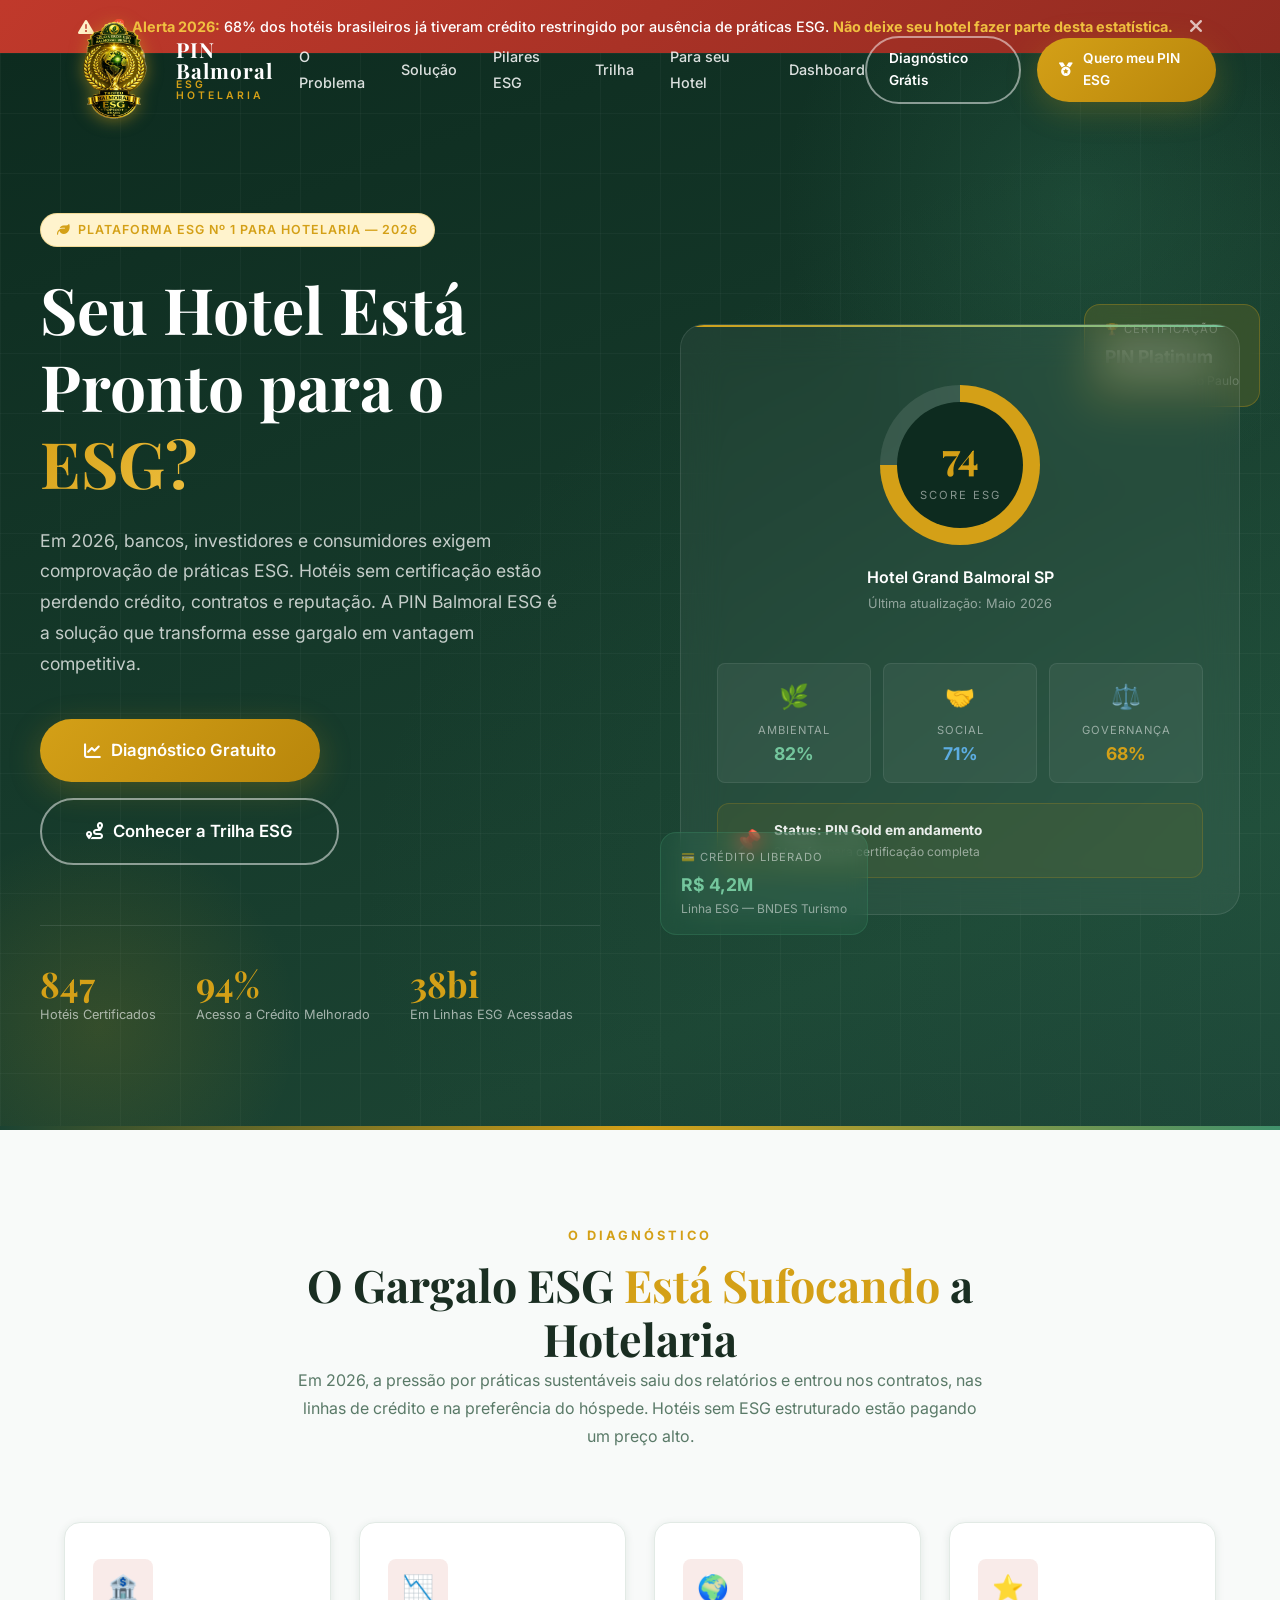
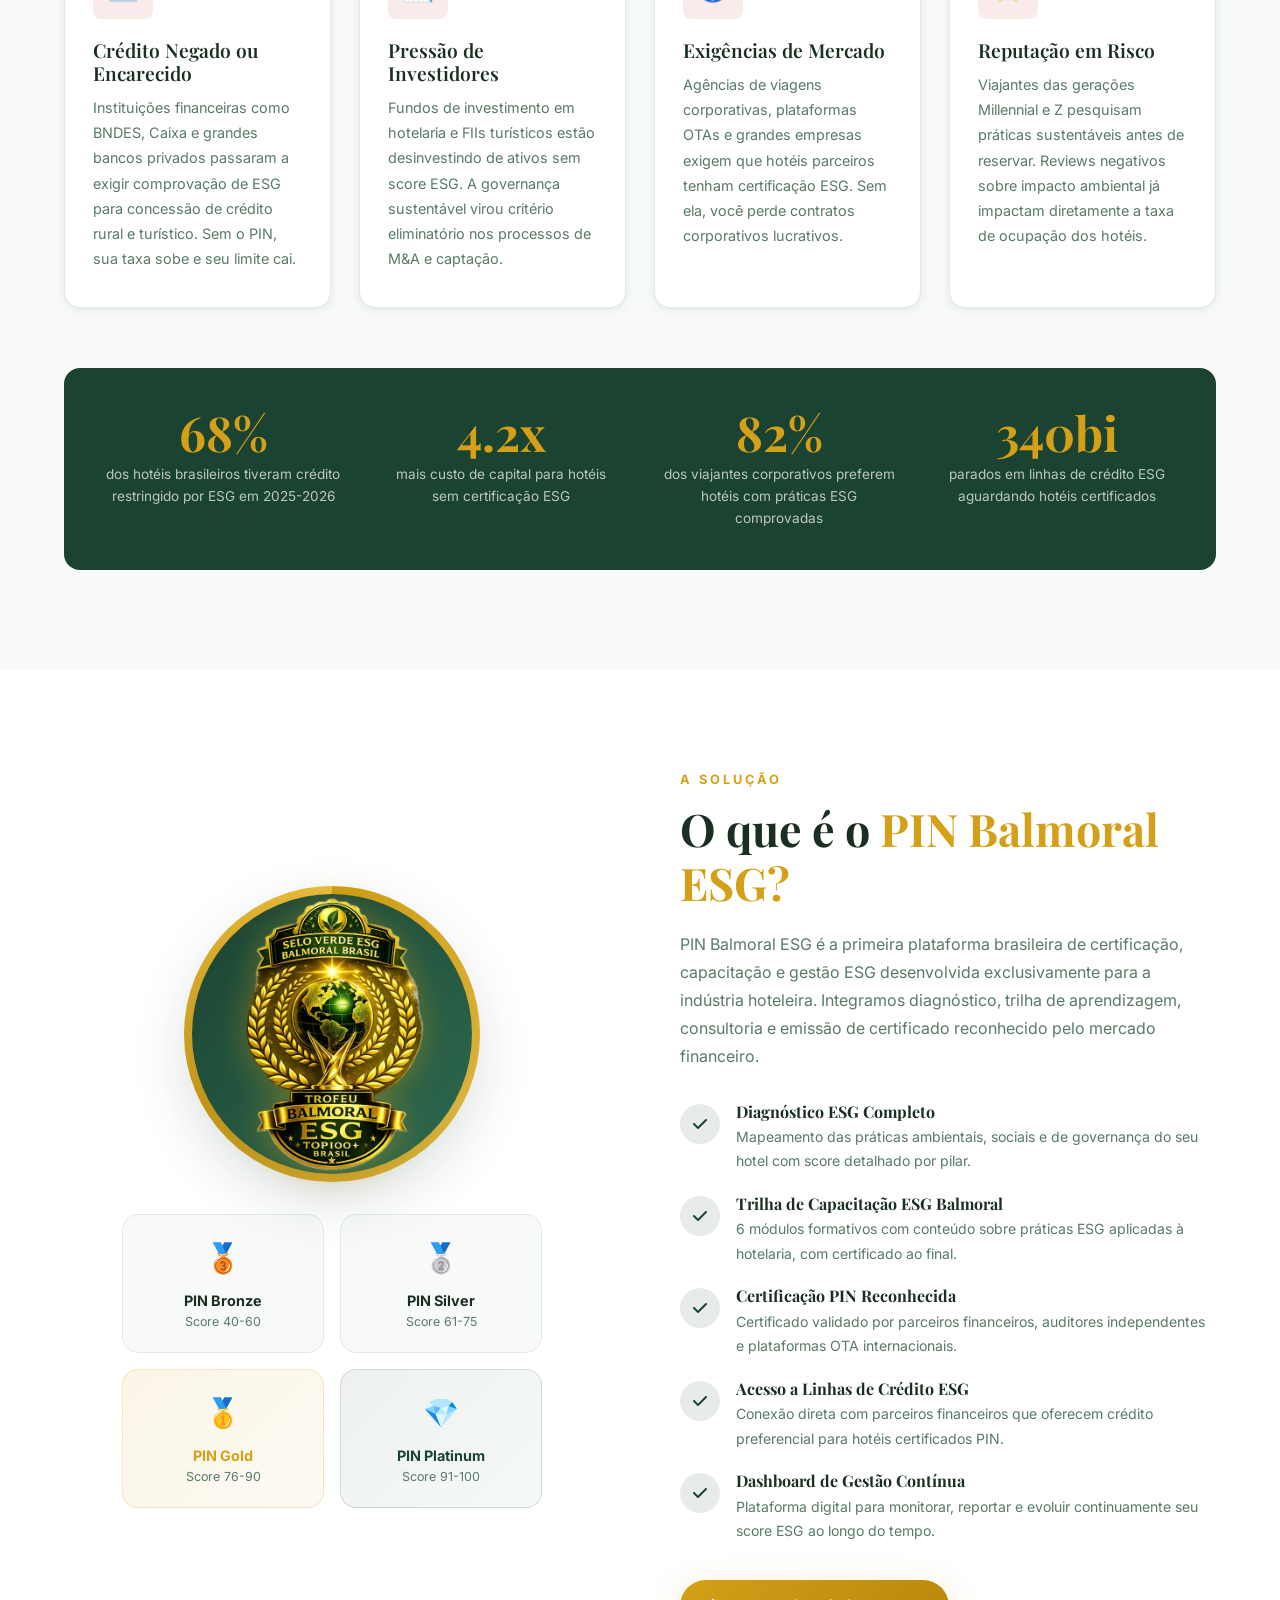
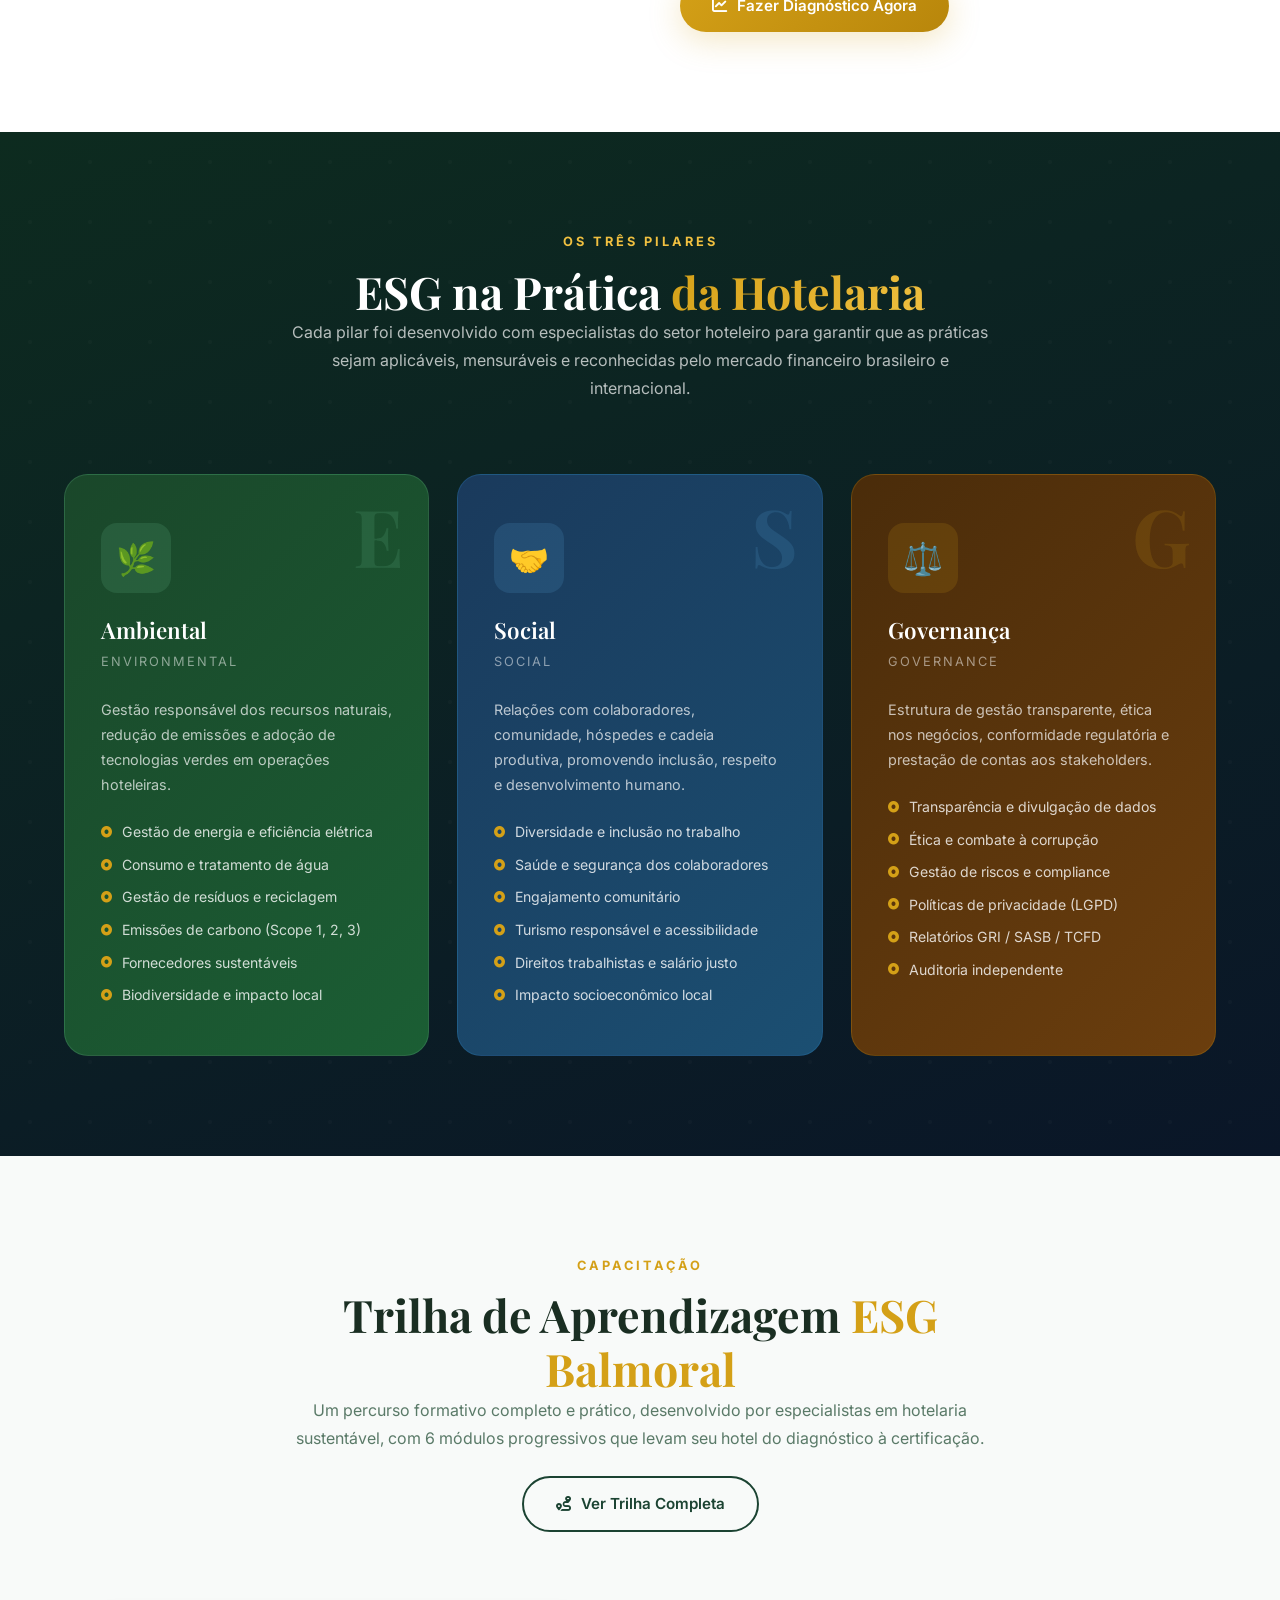
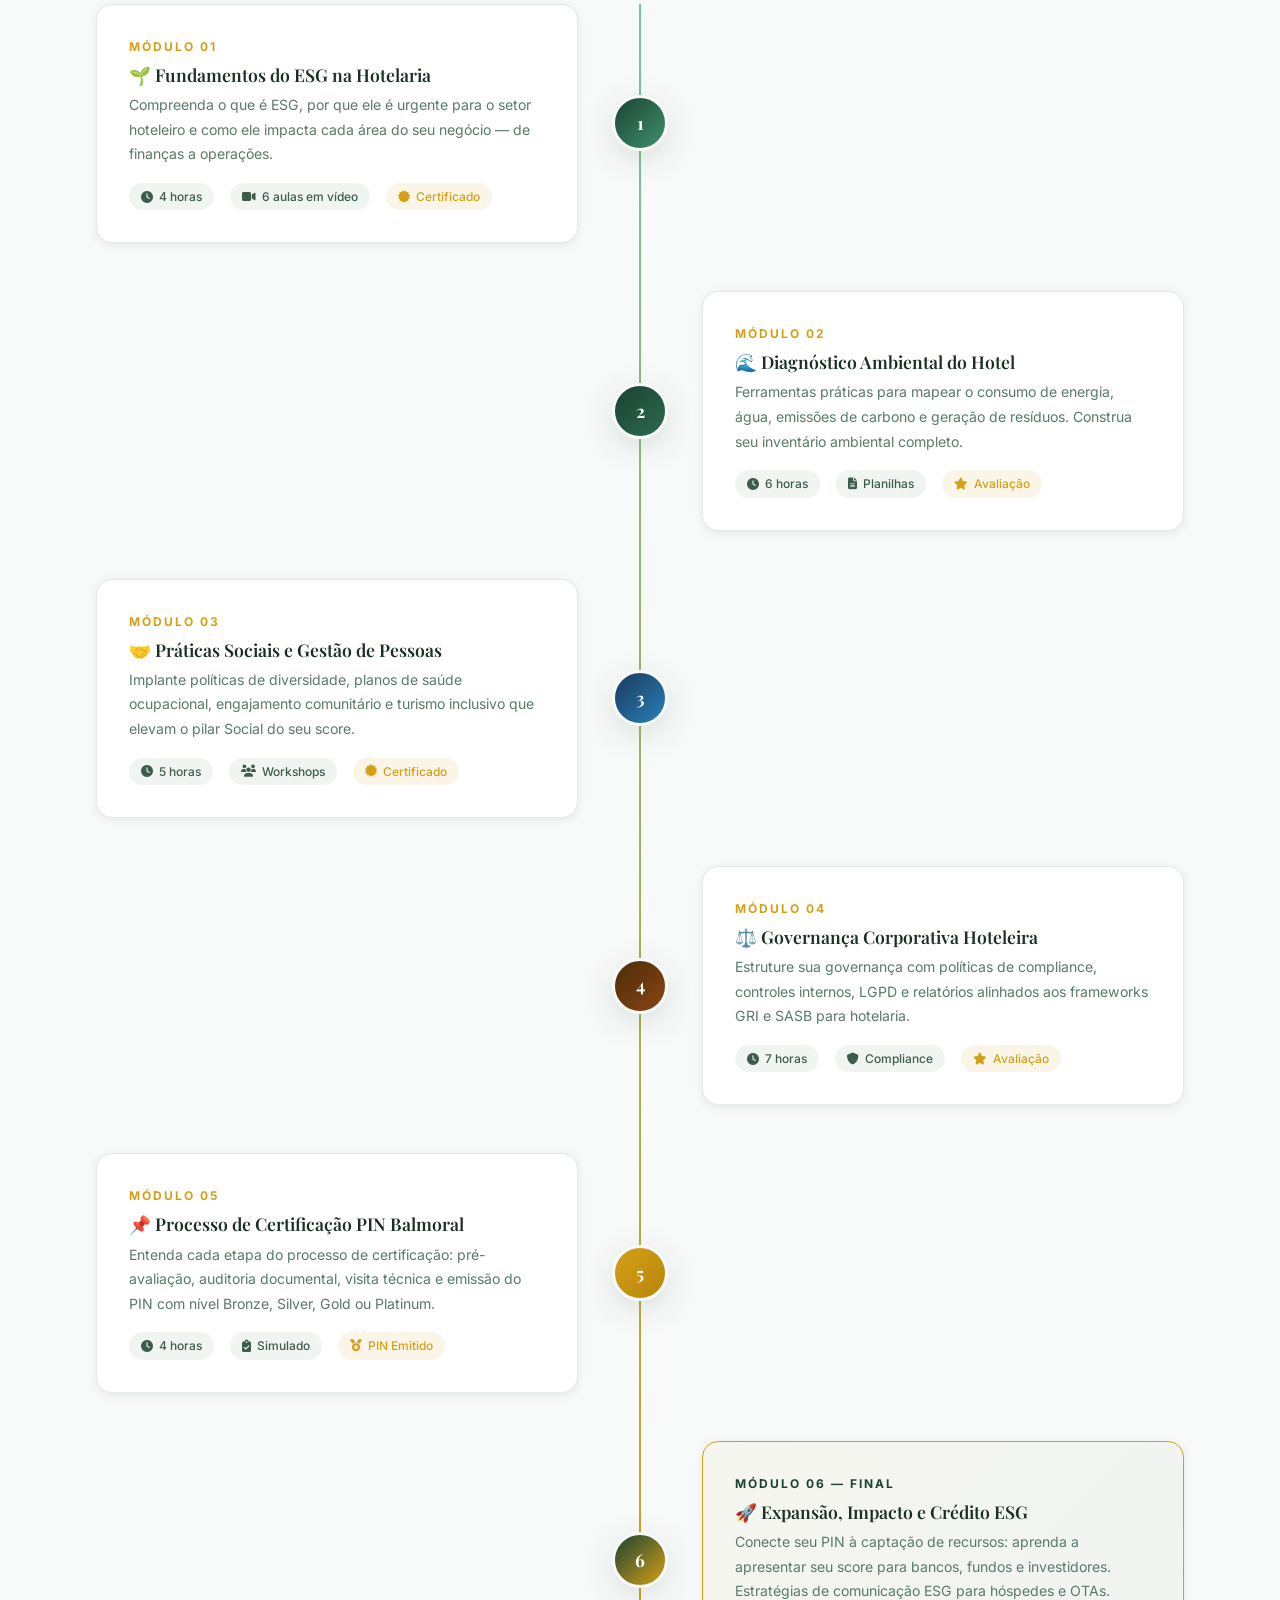
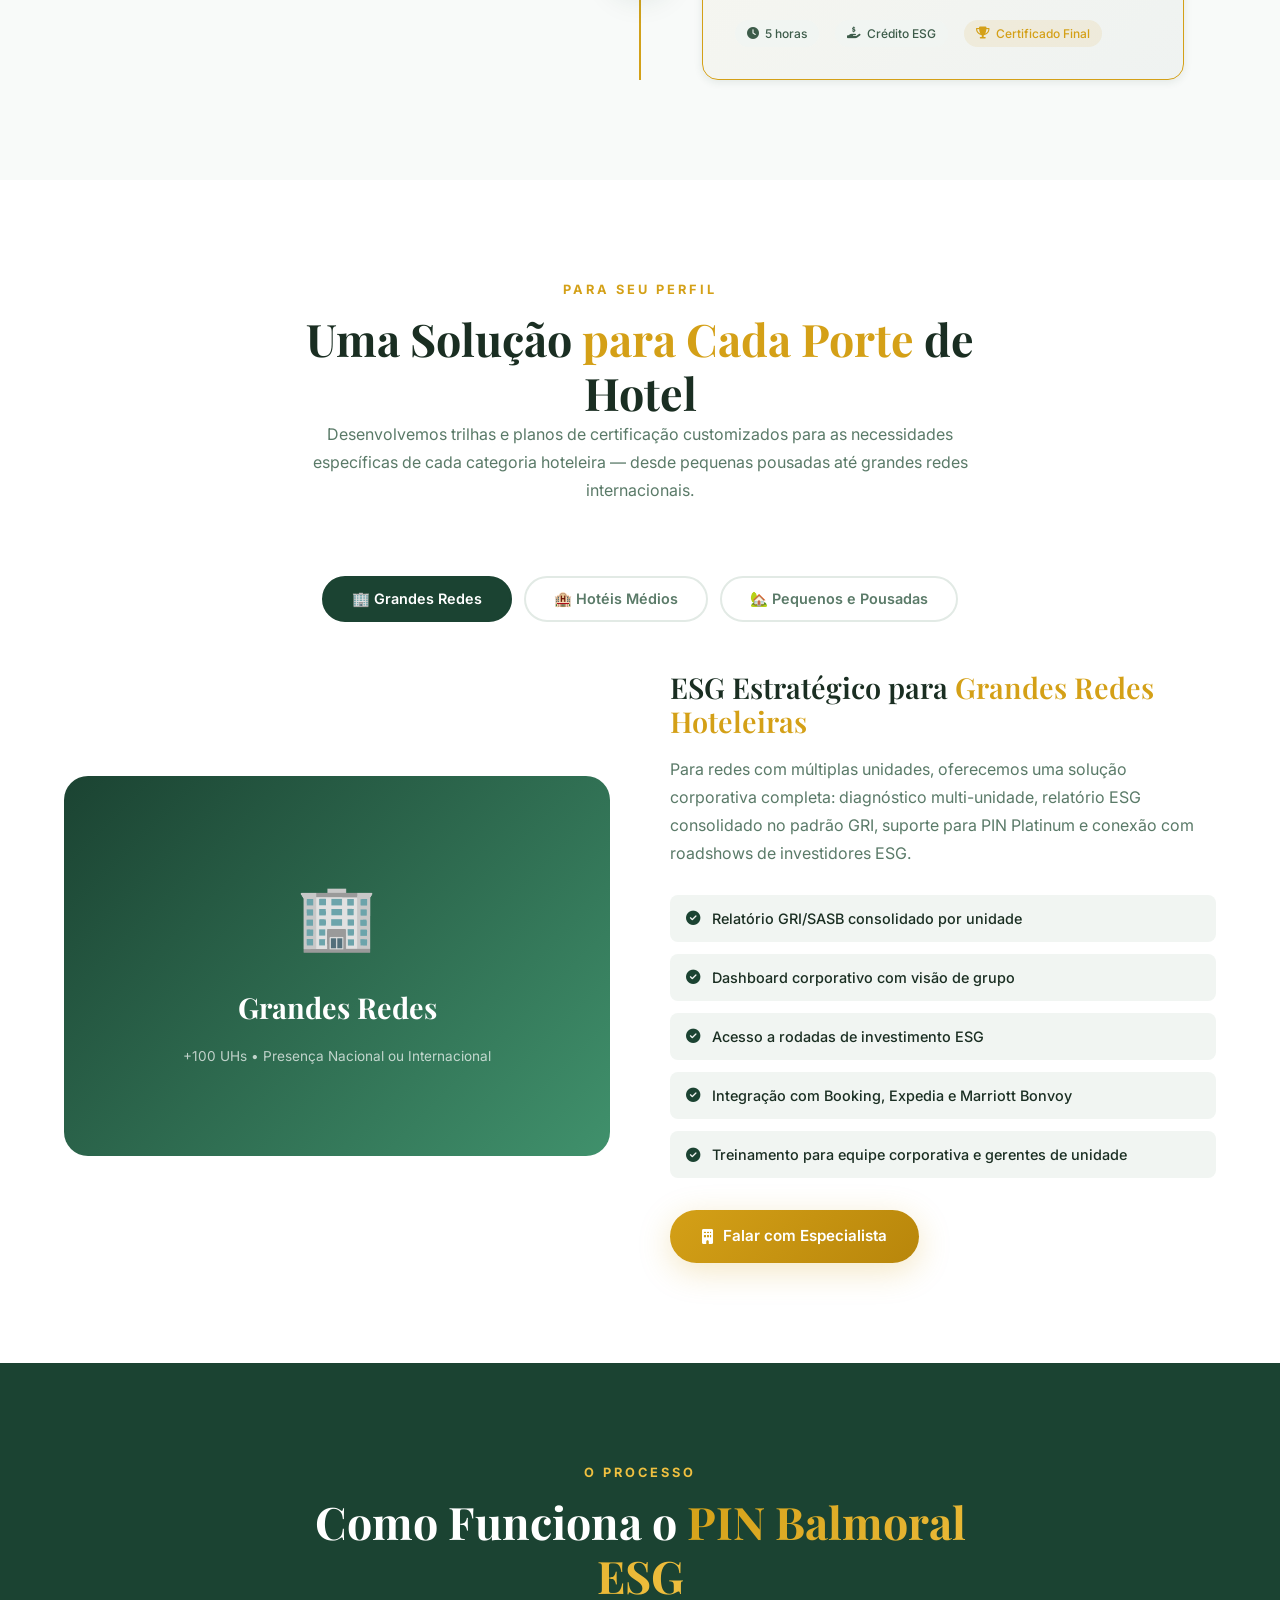
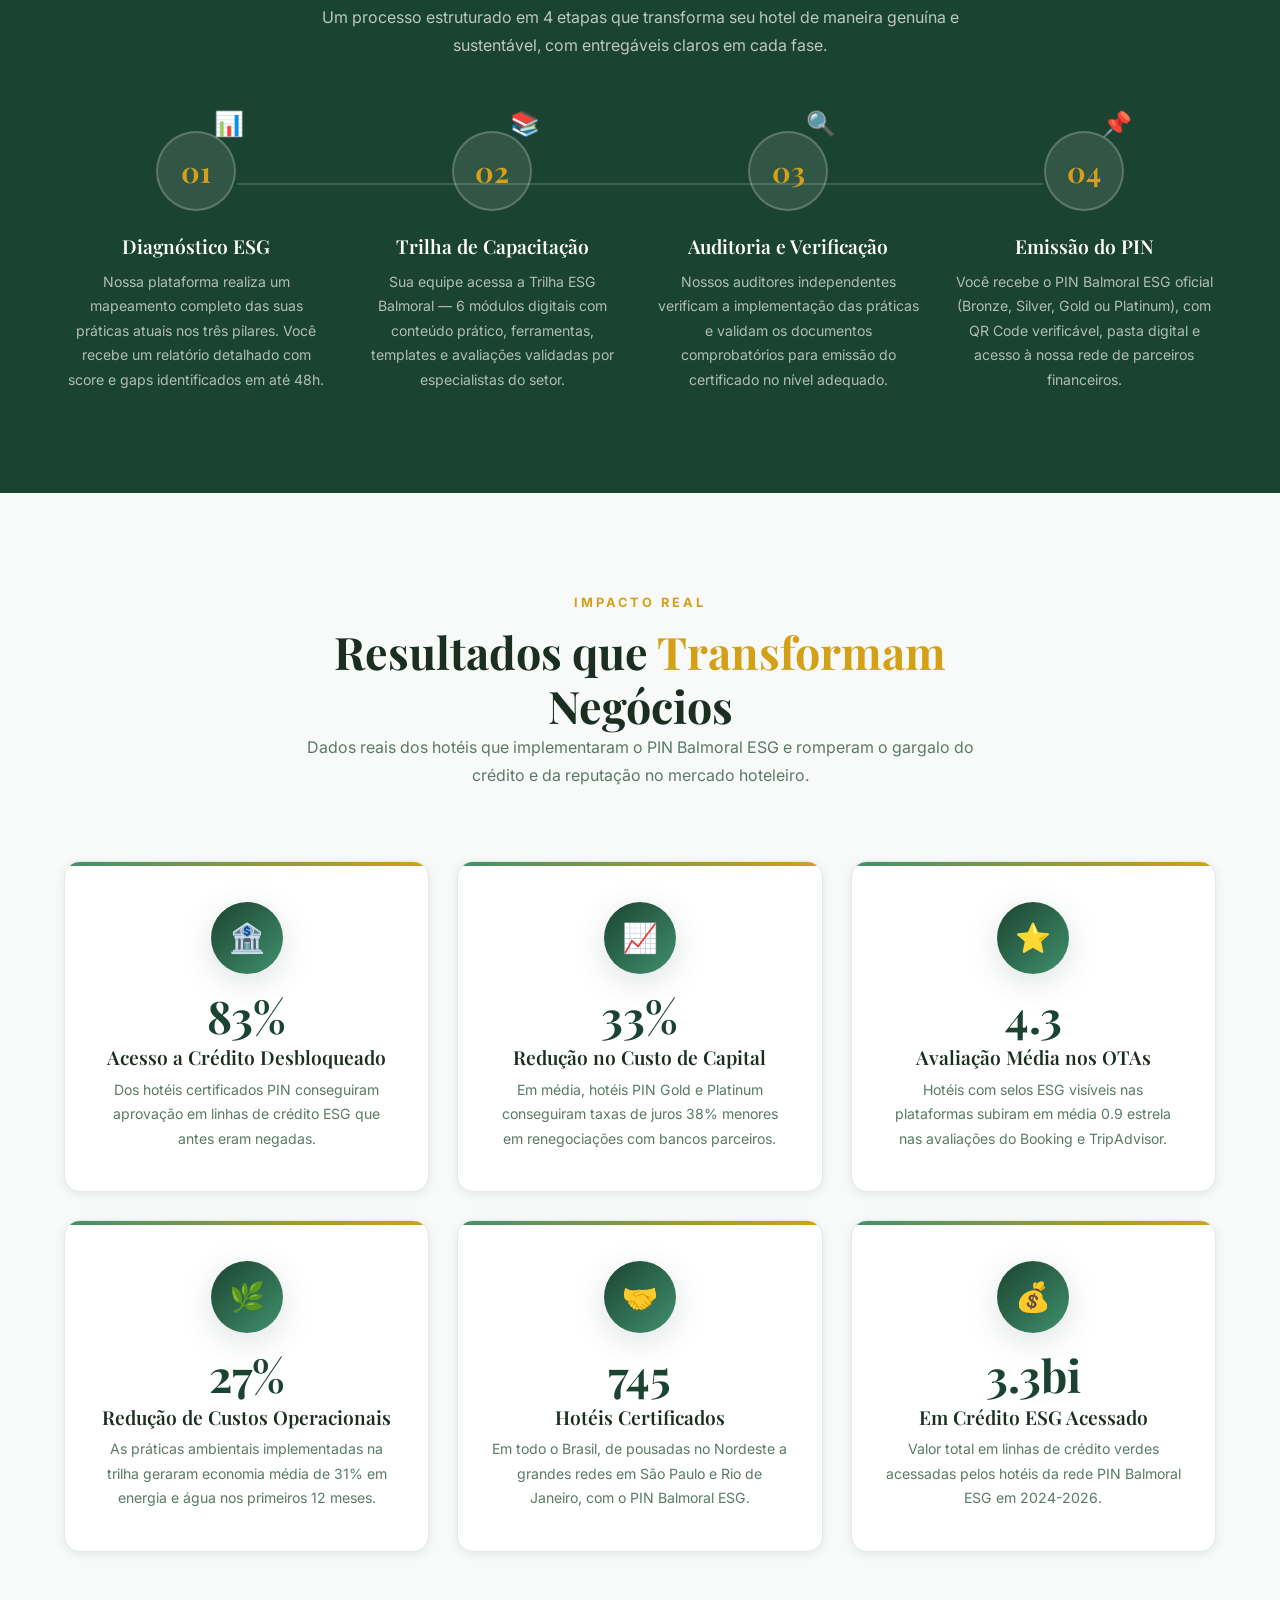
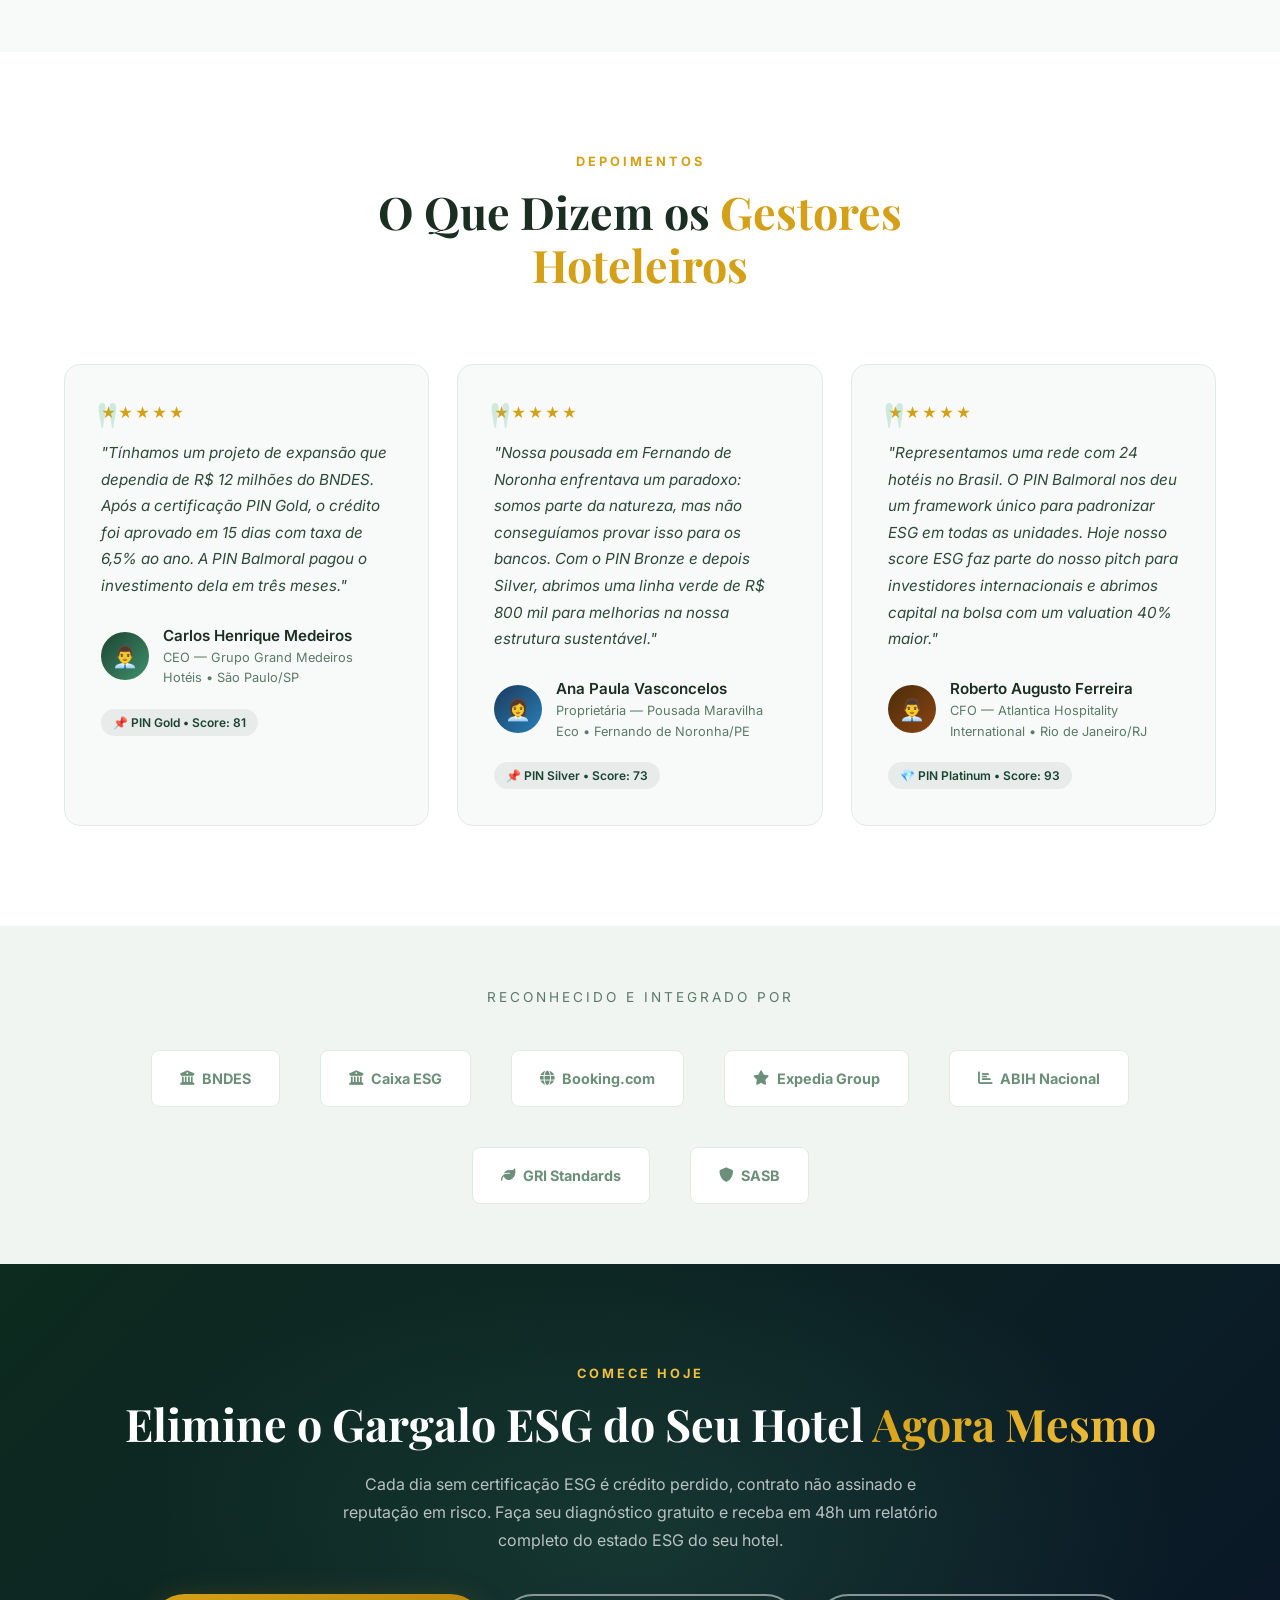
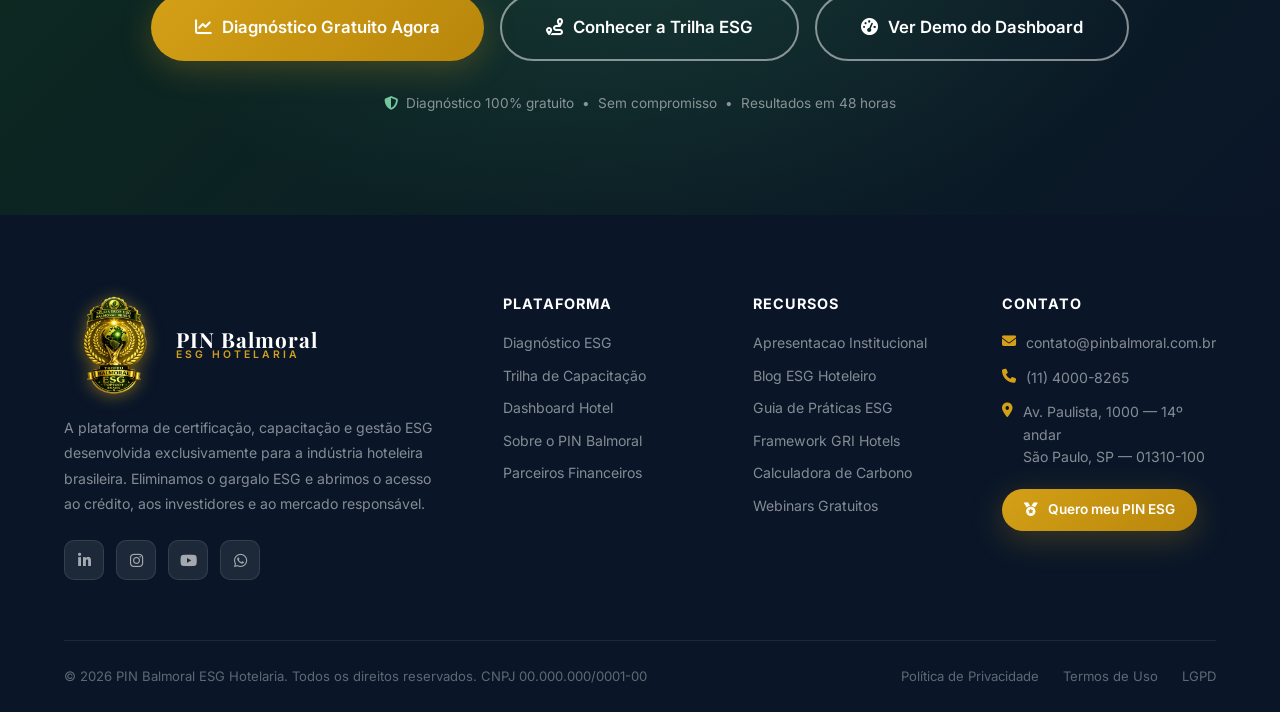
==== index.html @ 047f61eb "fix: aumenta logo navbar 100px e pin-badge 280px proporcional" ====
<!DOCTYPE html>
<html lang="pt-BR">
<head>
  <meta charset="UTF-8" />
  <meta name="viewport" content="width=device-width, initial-scale=1.0" />
  <title>PIN Balmoral ESG — Certificação ESG para Hotelaria</title>
  <meta name="description" content="A Plataforma PIN Balmoral ESG elimina o gargalo ESG da hotelaria brasileira, garantindo acesso a crédito, certificações e vantagem competitiva para hotéis de todos os portes." />
  <link rel="preconnect" href="https://fonts.googleapis.com" />
  <link rel="preconnect" href="https://fonts.gstatic.com" crossorigin />
  <link href="https://fonts.googleapis.com/css2?family=Inter:wght@300;400;500;600;700;800;900&family=Playfair+Display:ital,wght@0,400;0,600;0,700;1,400;1,600&display=swap" rel="stylesheet" />
  <link rel="stylesheet" href="https://cdnjs.cloudflare.com/ajax/libs/font-awesome/6.5.0/css/all.min.css" />
  <link rel="stylesheet" href="css/style.css?v=3" />
  <style>
    .active-link { color: var(--gold) !important; }
    .active-link::after { transform: scaleX(1) !important; }
    @keyframes shake {
      0%,100%{transform:translateX(0)} 20%,60%{transform:translateX(-8px)} 40%,80%{transform:translateX(8px)}
    }
  </style>
</head>
<body>

<!-- ========== URGENCY BAR ========== -->
<div id="urgencyBar" class="urgency-bar">
  <div class="urgency-inner">
    <i class="fa-solid fa-triangle-exclamation" style="color:#FFF3CD;"></i>
    <p>🚨 <strong>Alerta 2026:</strong> 68% dos hotéis brasileiros já tiveram crédito restringido por ausência de práticas ESG. <strong>Não deixe seu hotel fazer parte desta estatística.</strong></p>
    <button id="urgencyClose" style="background:none;border:none;color:rgba(255,255,255,0.7);cursor:pointer;font-size:1.2rem;"><i class="fa-solid fa-xmark"></i></button>
  </div>
</div>

<!-- ========== NAVBAR ========== -->
<nav class="navbar" id="navbar">
  <div class="container">
    <div class="navbar-inner">
      <a href="index.html" class="navbar-logo">
        <div class="logo-icon">
          <img src="assets/logo-selo-verde-balmoralesg.png" alt="Selo Verde ESG Balmoral" />
        </div>
        <div class="logo-text">
          <span class="logo-main">PIN Balmoral</span>
          <span class="logo-sub">ESG Hotelaria</span>
        </div>
      </a>

      <ul class="navbar-links" id="navLinks">
        <li><a href="#problema">O Problema</a></li>
        <li><a href="#solucao">Solução</a></li>
        <li><a href="#pilares">Pilares ESG</a></li>
        <li><a href="#trilha">Trilha</a></li>
        <li><a href="#hoteis">Para seu Hotel</a></li>
        <li><a href="dashboard.html">Dashboard</a></li>
      </ul>

      <div class="navbar-cta">
        <a href="diagnostico.html" class="btn btn-outline btn-sm">Diagnóstico Grátis</a>
        <a href="diagnostico.html" class="btn btn-primary btn-sm">
          <i class="fa-solid fa-medal"></i> Quero meu PIN ESG
        </a>
      </div>

      <div class="hamburger" id="hamburger">
        <span></span><span></span><span></span>
      </div>
    </div>
  </div>
</nav>

<!-- ========== HERO ========== -->
<section class="hero" id="hero">
  <div class="hero-bg"></div>
  <div class="hero-grid"></div>
  <div class="hero-orb-1"></div>
  <div class="hero-orb-2"></div>

  <div class="container hero-content">
    <div class="hero-inner">
      <!-- Left: Text -->
      <div>
        <div class="hero-badge animate-on-scroll">
          <span class="badge badge-gold">
            <i class="fa-solid fa-leaf"></i>
            Plataforma ESG Nº 1 para Hotelaria — 2026
          </span>
        </div>

        <h1 class="hero-title animate-on-scroll delay-1">
          Seu Hotel Está<br>
          Pronto para o<br>
          <span class="highlight">ESG?</span>
        </h1>

        <p class="hero-desc animate-on-scroll delay-2">
          Em 2026, bancos, investidores e consumidores exigem comprovação de práticas ESG. Hotéis sem certificação estão perdendo crédito, contratos e reputação. A PIN Balmoral ESG é a solução que transforma esse gargalo em vantagem competitiva.
        </p>

        <div class="hero-actions animate-on-scroll delay-3">
          <a href="diagnostico.html" class="btn btn-primary btn-lg">
            <i class="fa-solid fa-chart-line"></i>
            Diagnóstico Gratuito
          </a>
          <a href="trilha.html" class="btn btn-outline btn-lg">
            <i class="fa-solid fa-route"></i>
            Conhecer a Trilha ESG
          </a>
        </div>

        <div class="hero-stats animate-on-scroll delay-4">
          <div>
            <div class="hero-stat-num" data-target="847" data-suffix="">847</div>
            <div class="hero-stat-label">Hotéis Certificados</div>
          </div>
          <div>
            <div class="hero-stat-num" data-target="94" data-suffix="%">94%</div>
            <div class="hero-stat-label">Acesso a Crédito Melhorado</div>
          </div>
          <div>
            <div class="hero-stat-num" data-target="38" data-suffix="bi">R$38bi</div>
            <div class="hero-stat-label">Em Linhas ESG Acessadas</div>
          </div>
        </div>
      </div>

      <!-- Right: Visual Card -->
      <div class="hero-visual animate-on-scroll delay-2">
        <div style="position:relative;">
          <!-- Float card 1 -->
          <div class="hero-card-float-1" style="opacity:0;transition:opacity 0.8s ease 0.8s;">
            <div class="float-card-title">🏆 Certificação</div>
            <div class="float-card-val">PIN Platinum</div>
            <div class="float-card-sub">Hotel Fasano São Paulo</div>
          </div>

          <!-- Main Score Card -->
          <div class="hero-card-main">
            <div class="pin-score-display">
              <div class="pin-circle">
                <div class="pin-circle-inner">
                  <span class="score">74</span>
                  <span class="score-label">Score ESG</span>
                </div>
              </div>
              <div class="pin-score-title">Hotel Grand Balmoral SP</div>
              <div class="pin-score-sub">Última atualização: Maio 2026</div>
            </div>

            <div class="pin-pillars">
              <div class="pin-pillar">
                <div class="pillar-icon">🌿</div>
                <div class="pillar-name">Ambiental</div>
                <div class="pillar-val" style="color:#74C69D;">82%</div>
              </div>
              <div class="pin-pillar">
                <div class="pillar-icon">🤝</div>
                <div class="pillar-name">Social</div>
                <div class="pillar-val" style="color:#5DADE2;">71%</div>
              </div>
              <div class="pin-pillar">
                <div class="pillar-icon">⚖️</div>
                <div class="pillar-name">Governança</div>
                <div class="pillar-val" style="color:#D4A017;">68%</div>
              </div>
            </div>

            <div style="margin-top:20px; padding:16px; background:rgba(212,160,23,0.08); border-radius:12px; border:1px solid rgba(212,160,23,0.2); display:flex; align-items:center; gap:12px;">
              <span style="font-size:1.4rem;">📌</span>
              <div>
                <div style="font-size:0.85rem; font-weight:700; color:rgba(255,255,255,0.9);">Status: PIN Gold em andamento</div>
                <div style="font-size:0.75rem; color:rgba(255,255,255,0.5);">3 tarefas para certificação completa</div>
              </div>
            </div>
          </div>

          <!-- Float card 2 -->
          <div class="hero-card-float-2" style="opacity:0;transition:opacity 0.8s ease 1s;">
            <div class="float-card-title">💳 Crédito Liberado</div>
            <div class="float-card-val" style="color:#74C69D;">R$ 4,2M</div>
            <div class="float-card-sub">Linha ESG — BNDES Turismo</div>
          </div>
        </div>
      </div>
    </div>
  </div>
</section>

<!-- ========== PROBLEMA ========== -->
<section class="problema-section section-padding" id="problema">
  <div class="container">
    <div class="problema-intro animate-on-scroll">
      <span class="section-label">O Diagnóstico</span>
      <h2>O Gargalo ESG <span class="text-gold">Está Sufocando</span> a Hotelaria</h2>
      <p>Em 2026, a pressão por práticas sustentáveis saiu dos relatórios e entrou nos contratos, nas linhas de crédito e na preferência do hóspede. Hotéis sem ESG estruturado estão pagando um preço alto.</p>
    </div>

    <div class="problema-grid">
      <div class="problema-card animate-on-scroll delay-1">
        <div class="problema-card-icon">🏦</div>
        <h4>Crédito Negado ou Encarecido</h4>
        <p>Instituições financeiras como BNDES, Caixa e grandes bancos privados passaram a exigir comprovação de ESG para concessão de crédito rural e turístico. Sem o PIN, sua taxa sobe e seu limite cai.</p>
      </div>
      <div class="problema-card animate-on-scroll delay-2">
        <div class="problema-card-icon">📉</div>
        <h4>Pressão de Investidores</h4>
        <p>Fundos de investimento em hotelaria e FIIs turísticos estão desinvestindo de ativos sem score ESG. A governança sustentável virou critério eliminatório nos processos de M&A e captação.</p>
      </div>
      <div class="problema-card animate-on-scroll delay-3">
        <div class="problema-card-icon">🌍</div>
        <h4>Exigências de Mercado</h4>
        <p>Agências de viagens corporativas, plataformas OTAs e grandes empresas exigem que hotéis parceiros tenham certificação ESG. Sem ela, você perde contratos corporativos lucrativos.</p>
      </div>
      <div class="problema-card animate-on-scroll delay-4">
        <div class="problema-card-icon">⭐</div>
        <h4>Reputação em Risco</h4>
        <p>Viajantes das gerações Millennial e Z pesquisam práticas sustentáveis antes de reservar. Reviews negativos sobre impacto ambiental já impactam diretamente a taxa de ocupação dos hotéis.</p>
      </div>
    </div>

    <div class="problema-stat-bar animate-on-scroll">
      <div class="problema-stat-grid">
        <div>
          <div class="prob-stat-num" data-target="68" data-suffix="%">68%</div>
          <div class="prob-stat-label">dos hotéis brasileiros tiveram crédito restringido por ESG em 2025-2026</div>
        </div>
        <div>
          <div class="prob-stat-num" data-target="4.2" data-suffix="x">4.2x</div>
          <div class="prob-stat-label">mais custo de capital para hotéis sem certificação ESG</div>
        </div>
        <div>
          <div class="prob-stat-num" data-target="82" data-suffix="%">82%</div>
          <div class="prob-stat-label">dos viajantes corporativos preferem hotéis com práticas ESG comprovadas</div>
        </div>
        <div>
          <div class="prob-stat-num" data-target="340" data-suffix="bi">R$340bi</div>
          <div class="prob-stat-label">parados em linhas de crédito ESG aguardando hotéis certificados</div>
        </div>
      </div>
    </div>
  </div>
</section>

<!-- ========== SOLUÇÃO ========== -->
<section class="solucao-section section-padding" id="solucao">
  <div class="container">
    <div class="solucao-inner">
      <!-- Visual -->
      <div class="solucao-visual animate-on-scroll">
        <div class="pin-badge-large">
          <img src="assets/logo-selo-verde-balmoralesg.png" alt="Selo Verde ESG Balmoral" style="width:280px;height:280px;object-fit:contain;display:block;margin:0 auto;filter:drop-shadow(0 4px 16px rgba(212,160,23,0.4));" />
        </div>

        <div style="display:grid; grid-template-columns:1fr 1fr; gap:16px; max-width:420px; margin:0 auto;">
          <div style="background:var(--off-white); border-radius:var(--radius-md); padding:20px; text-align:center; border:1px solid var(--gray-200);">
            <div style="font-size:1.8rem; margin-bottom:8px;">🥉</div>
            <div style="font-weight:700; color:var(--text-dark); font-size:0.9rem;">PIN Bronze</div>
            <div style="font-size:0.78rem; color:var(--text-light);">Score 40-60</div>
          </div>
          <div style="background:var(--off-white); border-radius:var(--radius-md); padding:20px; text-align:center; border:1px solid var(--gray-200);">
            <div style="font-size:1.8rem; margin-bottom:8px;">🥈</div>
            <div style="font-weight:700; color:var(--text-dark); font-size:0.9rem;">PIN Silver</div>
            <div style="font-size:0.78rem; color:var(--text-light);">Score 61-75</div>
          </div>
          <div style="background:linear-gradient(135deg,rgba(212,160,23,0.1),rgba(212,160,23,0.05)); border-radius:var(--radius-md); padding:20px; text-align:center; border:1px solid rgba(212,160,23,0.2);">
            <div style="font-size:1.8rem; margin-bottom:8px;">🥇</div>
            <div style="font-weight:700; color:var(--gold); font-size:0.9rem;">PIN Gold</div>
            <div style="font-size:0.78rem; color:var(--text-light);">Score 76-90</div>
          </div>
          <div style="background:linear-gradient(135deg,rgba(27,67,50,0.08),rgba(64,145,108,0.05)); border-radius:var(--radius-md); padding:20px; text-align:center; border:1px solid rgba(27,67,50,0.15);">
            <div style="font-size:1.8rem; margin-bottom:8px;">💎</div>
            <div style="font-weight:700; color:var(--green-deep); font-size:0.9rem;">PIN Platinum</div>
            <div style="font-size:0.78rem; color:var(--text-light);">Score 91-100</div>
          </div>
        </div>
      </div>

      <!-- Text -->
      <div>
        <span class="section-label">A Solução</span>
        <h2 style="margin-bottom:20px;">O que é o <span class="text-gold">PIN Balmoral ESG?</span></h2>
        <p style="margin-bottom:32px;">PIN Balmoral ESG é a primeira plataforma brasileira de certificação, capacitação e gestão ESG desenvolvida exclusivamente para a indústria hoteleira. Integramos diagnóstico, trilha de aprendizagem, consultoria e emissão de certificado reconhecido pelo mercado financeiro.</p>

        <div class="solucao-feature-list">
          <div class="solucao-feature animate-on-scroll delay-1">
            <div class="feat-check"><i class="fa-solid fa-check"></i></div>
            <div class="feat-text">
              <h5>Diagnóstico ESG Completo</h5>
              <p>Mapeamento das práticas ambientais, sociais e de governança do seu hotel com score detalhado por pilar.</p>
            </div>
          </div>
          <div class="solucao-feature animate-on-scroll delay-2">
            <div class="feat-check"><i class="fa-solid fa-check"></i></div>
            <div class="feat-text">
              <h5>Trilha de Capacitação ESG Balmoral</h5>
              <p>6 módulos formativos com conteúdo sobre práticas ESG aplicadas à hotelaria, com certificado ao final.</p>
            </div>
          </div>
          <div class="solucao-feature animate-on-scroll delay-3">
            <div class="feat-check"><i class="fa-solid fa-check"></i></div>
            <div class="feat-text">
              <h5>Certificação PIN Reconhecida</h5>
              <p>Certificado validado por parceiros financeiros, auditores independentes e plataformas OTA internacionais.</p>
            </div>
          </div>
          <div class="solucao-feature animate-on-scroll delay-4">
            <div class="feat-check"><i class="fa-solid fa-check"></i></div>
            <div class="feat-text">
              <h5>Acesso a Linhas de Crédito ESG</h5>
              <p>Conexão direta com parceiros financeiros que oferecem crédito preferencial para hotéis certificados PIN.</p>
            </div>
          </div>
          <div class="solucao-feature animate-on-scroll delay-5">
            <div class="feat-check"><i class="fa-solid fa-check"></i></div>
            <div class="feat-text">
              <h5>Dashboard de Gestão Contínua</h5>
              <p>Plataforma digital para monitorar, reportar e evoluir continuamente seu score ESG ao longo do tempo.</p>
            </div>
          </div>
        </div>

        <div style="margin-top:36px;" class="animate-on-scroll delay-6">
          <a href="diagnostico.html" class="btn btn-primary">
            <i class="fa-solid fa-chart-line"></i>
            Fazer Diagnóstico Agora
          </a>
        </div>
      </div>
    </div>
  </div>
</section>

<!-- ========== PILARES ESG ========== -->
<section class="pilares-section section-padding" id="pilares">
  <div class="container">
    <div class="pilares-intro animate-on-scroll">
      <span class="section-label" style="color:var(--gold-light);">Os Três Pilares</span>
      <h2 style="color:var(--white);">ESG na Prática <span style="background:linear-gradient(135deg,var(--gold),var(--gold-light));-webkit-background-clip:text;-webkit-text-fill-color:transparent;background-clip:text;">da Hotelaria</span></h2>
      <p style="color:rgba(255,255,255,0.7);">Cada pilar foi desenvolvido com especialistas do setor hoteleiro para garantir que as práticas sejam aplicáveis, mensuráveis e reconhecidas pelo mercado financeiro brasileiro e internacional.</p>
    </div>

    <div class="pilares-grid">
      <!-- E -->
      <div class="pilar-card pilar-e animate-on-scroll delay-1">
        <div class="pilar-letter">E</div>
        <div class="pilar-icon-wrap">🌿</div>
        <h3>Ambiental</h3>
        <div class="pilar-subtitle">Environmental</div>
        <p>Gestão responsável dos recursos naturais, redução de emissões e adoção de tecnologias verdes em operações hoteleiras.</p>
        <div class="pilar-items">
          <div class="pilar-item"><i class="fa-solid fa-circle-dot"></i> Gestão de energia e eficiência elétrica</div>
          <div class="pilar-item"><i class="fa-solid fa-circle-dot"></i> Consumo e tratamento de água</div>
          <div class="pilar-item"><i class="fa-solid fa-circle-dot"></i> Gestão de resíduos e reciclagem</div>
          <div class="pilar-item"><i class="fa-solid fa-circle-dot"></i> Emissões de carbono (Scope 1, 2, 3)</div>
          <div class="pilar-item"><i class="fa-solid fa-circle-dot"></i> Fornecedores sustentáveis</div>
          <div class="pilar-item"><i class="fa-solid fa-circle-dot"></i> Biodiversidade e impacto local</div>
        </div>
      </div>

      <!-- S -->
      <div class="pilar-card pilar-s animate-on-scroll delay-2">
        <div class="pilar-letter">S</div>
        <div class="pilar-icon-wrap">🤝</div>
        <h3>Social</h3>
        <div class="pilar-subtitle">Social</div>
        <p>Relações com colaboradores, comunidade, hóspedes e cadeia produtiva, promovendo inclusão, respeito e desenvolvimento humano.</p>
        <div class="pilar-items">
          <div class="pilar-item"><i class="fa-solid fa-circle-dot"></i> Diversidade e inclusão no trabalho</div>
          <div class="pilar-item"><i class="fa-solid fa-circle-dot"></i> Saúde e segurança dos colaboradores</div>
          <div class="pilar-item"><i class="fa-solid fa-circle-dot"></i> Engajamento comunitário</div>
          <div class="pilar-item"><i class="fa-solid fa-circle-dot"></i> Turismo responsável e acessibilidade</div>
          <div class="pilar-item"><i class="fa-solid fa-circle-dot"></i> Direitos trabalhistas e salário justo</div>
          <div class="pilar-item"><i class="fa-solid fa-circle-dot"></i> Impacto socioeconômico local</div>
        </div>
      </div>

      <!-- G -->
      <div class="pilar-card pilar-g animate-on-scroll delay-3">
        <div class="pilar-letter">G</div>
        <div class="pilar-icon-wrap">⚖️</div>
        <h3>Governança</h3>
        <div class="pilar-subtitle">Governance</div>
        <p>Estrutura de gestão transparente, ética nos negócios, conformidade regulatória e prestação de contas aos stakeholders.</p>
        <div class="pilar-items">
          <div class="pilar-item"><i class="fa-solid fa-circle-dot"></i> Transparência e divulgação de dados</div>
          <div class="pilar-item"><i class="fa-solid fa-circle-dot"></i> Ética e combate à corrupção</div>
          <div class="pilar-item"><i class="fa-solid fa-circle-dot"></i> Gestão de riscos e compliance</div>
          <div class="pilar-item"><i class="fa-solid fa-circle-dot"></i> Políticas de privacidade (LGPD)</div>
          <div class="pilar-item"><i class="fa-solid fa-circle-dot"></i> Relatórios GRI / SASB / TCFD</div>
          <div class="pilar-item"><i class="fa-solid fa-circle-dot"></i> Auditoria independente</div>
        </div>
      </div>
    </div>
  </div>
</section>

<!-- ========== TRILHA ========== -->
<section class="trilha-section section-padding" id="trilha">
  <div class="container">
    <div class="trilha-intro animate-on-scroll">
      <span class="section-label">Capacitação</span>
      <h2>Trilha de Aprendizagem <span class="text-gold">ESG Balmoral</span></h2>
      <p>Um percurso formativo completo e prático, desenvolvido por especialistas em hotelaria sustentável, com 6 módulos progressivos que levam seu hotel do diagnóstico à certificação.</p>
      <div style="margin-top:24px;">
        <a href="trilha.html" class="btn btn-outline-green">
          <i class="fa-solid fa-route"></i> Ver Trilha Completa
        </a>
      </div>
    </div>

    <div class="trilha-path">
      <div class="trilha-modules">
        <!-- Módulo 1 -->
        <div class="trilha-module left animate-on-scroll delay-1">
          <div class="module-content">
            <div class="module-card">
              <div class="module-num">Módulo 01</div>
              <h4>🌱 Fundamentos do ESG na Hotelaria</h4>
              <p>Compreenda o que é ESG, por que ele é urgente para o setor hoteleiro e como ele impacta cada área do seu negócio — de finanças a operações.</p>
              <div class="module-meta">
                <span class="module-tag"><i class="fa-solid fa-clock"></i> 4 horas</span>
                <span class="module-tag"><i class="fa-solid fa-video"></i> 6 aulas em vídeo</span>
                <span class="module-tag cert"><i class="fa-solid fa-certificate"></i> Certificado</span>
              </div>
            </div>
          </div>
          <div class="module-dot">
            <div class="module-dot-inner">1</div>
          </div>
          <div class="module-empty"></div>
        </div>

        <!-- Módulo 2 -->
        <div class="trilha-module right animate-on-scroll delay-2">
          <div class="module-empty"></div>
          <div class="module-dot">
            <div class="module-dot-inner" style="background:linear-gradient(135deg,#1B4332,#2D6A4F);">2</div>
          </div>
          <div class="module-content">
            <div class="module-card">
              <div class="module-num">Módulo 02</div>
              <h4>🌊 Diagnóstico Ambiental do Hotel</h4>
              <p>Ferramentas práticas para mapear o consumo de energia, água, emissões de carbono e geração de resíduos. Construa seu inventário ambiental completo.</p>
              <div class="module-meta">
                <span class="module-tag"><i class="fa-solid fa-clock"></i> 6 horas</span>
                <span class="module-tag"><i class="fa-solid fa-file-lines"></i> Planilhas</span>
                <span class="module-tag cert"><i class="fa-solid fa-star"></i> Avaliação</span>
              </div>
            </div>
          </div>
        </div>

        <!-- Módulo 3 -->
        <div class="trilha-module left animate-on-scroll delay-3">
          <div class="module-content">
            <div class="module-card">
              <div class="module-num">Módulo 03</div>
              <h4>🤝 Práticas Sociais e Gestão de Pessoas</h4>
              <p>Implante políticas de diversidade, planos de saúde ocupacional, engajamento comunitário e turismo inclusivo que elevam o pilar Social do seu score.</p>
              <div class="module-meta">
                <span class="module-tag"><i class="fa-solid fa-clock"></i> 5 horas</span>
                <span class="module-tag"><i class="fa-solid fa-users"></i> Workshops</span>
                <span class="module-tag cert"><i class="fa-solid fa-certificate"></i> Certificado</span>
              </div>
            </div>
          </div>
          <div class="module-dot">
            <div class="module-dot-inner" style="background:linear-gradient(135deg,#1A3A5C,#2980B9);">3</div>
          </div>
          <div class="module-empty"></div>
        </div>

        <!-- Módulo 4 -->
        <div class="trilha-module right animate-on-scroll delay-4">
          <div class="module-empty"></div>
          <div class="module-dot">
            <div class="module-dot-inner" style="background:linear-gradient(135deg,#4A2C0A,#8B4513);">4</div>
          </div>
          <div class="module-content">
            <div class="module-card">
              <div class="module-num">Módulo 04</div>
              <h4>⚖️ Governança Corporativa Hoteleira</h4>
              <p>Estruture sua governança com políticas de compliance, controles internos, LGPD e relatórios alinhados aos frameworks GRI e SASB para hotelaria.</p>
              <div class="module-meta">
                <span class="module-tag"><i class="fa-solid fa-clock"></i> 7 horas</span>
                <span class="module-tag"><i class="fa-solid fa-shield"></i> Compliance</span>
                <span class="module-tag cert"><i class="fa-solid fa-star"></i> Avaliação</span>
              </div>
            </div>
          </div>
        </div>

        <!-- Módulo 5 -->
        <div class="trilha-module left animate-on-scroll delay-5">
          <div class="module-content">
            <div class="module-card">
              <div class="module-num">Módulo 05</div>
              <h4>📌 Processo de Certificação PIN Balmoral</h4>
              <p>Entenda cada etapa do processo de certificação: pré-avaliação, auditoria documental, visita técnica e emissão do PIN com nível Bronze, Silver, Gold ou Platinum.</p>
              <div class="module-meta">
                <span class="module-tag"><i class="fa-solid fa-clock"></i> 4 horas</span>
                <span class="module-tag"><i class="fa-solid fa-clipboard-check"></i> Simulado</span>
                <span class="module-tag cert"><i class="fa-solid fa-medal"></i> PIN Emitido</span>
              </div>
            </div>
          </div>
          <div class="module-dot">
            <div class="module-dot-inner" style="background:linear-gradient(135deg,var(--gold),#B8860B);">5</div>
          </div>
          <div class="module-empty"></div>
        </div>

        <!-- Módulo 6 -->
        <div class="trilha-module right animate-on-scroll delay-6">
          <div class="module-empty"></div>
          <div class="module-dot">
            <div class="module-dot-inner" style="background:linear-gradient(135deg,#1B4332,var(--gold));">6</div>
          </div>
          <div class="module-content">
            <div class="module-card" style="border-color:var(--gold); background:linear-gradient(135deg,rgba(212,160,23,0.04),rgba(27,67,50,0.04));">
              <div class="module-num" style="color:var(--green-deep);">Módulo 06 — Final</div>
              <h4>🚀 Expansão, Impacto e Crédito ESG</h4>
              <p>Conecte seu PIN à captação de recursos: aprenda a apresentar seu score para bancos, fundos e investidores. Estratégias de comunicação ESG para hóspedes e OTAs.</p>
              <div class="module-meta">
                <span class="module-tag"><i class="fa-solid fa-clock"></i> 5 horas</span>
                <span class="module-tag"><i class="fa-solid fa-hand-holding-dollar"></i> Crédito ESG</span>
                <span class="module-tag cert" style="background:rgba(212,160,23,0.1);color:var(--gold);"><i class="fa-solid fa-trophy"></i> Certificado Final</span>
              </div>
            </div>
          </div>
        </div>
      </div>
    </div>
  </div>
</section>

<!-- ========== HOTEIS ========== -->
<section class="hoteis-section section-padding" id="hoteis">
  <div class="container">
    <div class="hoteis-intro animate-on-scroll">
      <span class="section-label">Para Seu Perfil</span>
      <h2>Uma Solução <span class="text-gold">para Cada Porte</span> de Hotel</h2>
      <p>Desenvolvemos trilhas e planos de certificação customizados para as necessidades específicas de cada categoria hoteleira — desde pequenas pousadas até grandes redes internacionais.</p>
    </div>

    <div class="hoteis-tabs animate-on-scroll">
      <button class="hotel-tab active" data-tab="grande">🏢 Grandes Redes</button>
      <button class="hotel-tab" data-tab="medio">🏨 Hotéis Médios</button>
      <button class="hotel-tab" data-tab="pequeno">🏡 Pequenos e Pousadas</button>
    </div>

    <!-- Grandes Redes -->
    <div class="hotel-content active" id="hotel-grande">
      <div class="hotel-img-placeholder grande">
        <div class="hotel-type-icon">🏢</div>
        <div class="hotel-type-name">Grandes Redes</div>
        <div class="hotel-type-sub">+100 UHs • Presença Nacional ou Internacional</div>
      </div>
      <div class="hotel-info">
        <h3>ESG Estratégico para <span class="text-gold">Grandes Redes Hoteleiras</span></h3>
        <p>Para redes com múltiplas unidades, oferecemos uma solução corporativa completa: diagnóstico multi-unidade, relatório ESG consolidado no padrão GRI, suporte para PIN Platinum e conexão com roadshows de investidores ESG.</p>
        <div class="hotel-benefits">
          <div class="benefit-item"><i class="fa-solid fa-check-circle"></i> Relatório GRI/SASB consolidado por unidade</div>
          <div class="benefit-item"><i class="fa-solid fa-check-circle"></i> Dashboard corporativo com visão de grupo</div>
          <div class="benefit-item"><i class="fa-solid fa-check-circle"></i> Acesso a rodadas de investimento ESG</div>
          <div class="benefit-item"><i class="fa-solid fa-check-circle"></i> Integração com Booking, Expedia e Marriott Bonvoy</div>
          <div class="benefit-item"><i class="fa-solid fa-check-circle"></i> Treinamento para equipe corporativa e gerentes de unidade</div>
        </div>
        <a href="diagnostico.html" class="btn btn-primary">
          <i class="fa-solid fa-building"></i> Falar com Especialista
        </a>
      </div>
    </div>

    <!-- Médios -->
    <div class="hotel-content" id="hotel-medio">
      <div class="hotel-img-placeholder medio">
        <div class="hotel-type-icon">🏨</div>
        <div class="hotel-type-name">Hotéis Médios</div>
        <div class="hotel-type-sub">30–100 UHs • Mercado Regional</div>
      </div>
      <div class="hotel-info">
        <h3>PIN Balmoral ESG para <span class="text-gold">Hotéis de Médio Porte</span></h3>
        <p>Os hotéis médios são os mais afetados pela restrição de crédito ESG. Oferecemos um plano de implementação ágil — em até 90 dias — que transforma seus processos e abre as portas de financiamento do BNDES Turismo e Caixa Econômica.</p>
        <div class="hotel-benefits">
          <div class="benefit-item"><i class="fa-solid fa-check-circle"></i> Implementação em até 90 dias</div>
          <div class="benefit-item"><i class="fa-solid fa-check-circle"></i> Acesso a linhas BNDES Turismo ESG</div>
          <div class="benefit-item"><i class="fa-solid fa-check-circle"></i> Pin Silver ou Gold em ciclo acelerado</div>
          <div class="benefit-item"><i class="fa-solid fa-check-circle"></i> Consultoria on-site + plataforma digital</div>
          <div class="benefit-item"><i class="fa-solid fa-check-circle"></i> Plano de pagamento adequado ao fluxo hoteleiro</div>
        </div>
        <a href="diagnostico.html" class="btn btn-primary">
          <i class="fa-solid fa-hotel"></i> Iniciar Diagnóstico
        </a>
      </div>
    </div>

    <!-- Pequenos -->
    <div class="hotel-content" id="hotel-pequeno">
      <div class="hotel-img-placeholder pequeno">
        <div class="hotel-type-icon">🏡</div>
        <div class="hotel-type-name">Pousadas e Pequenos</div>
        <div class="hotel-type-sub">Até 30 UHs • Empreendedor Individual ou Familiar</div>
      </div>
      <div class="hotel-info">
        <h3>ESG <span class="text-gold">Acessível</span> para Pousadas e Pequenos Hotéis</h3>
        <p>Pequenos hotéis e pousadas têm o maior potencial de diferenciação pelo ESG — especialmente no turismo de natureza. Nossa trilha simplificada permite que você obtenha o PIN Bronze em 30 dias e use isso como ferramenta de marketing e captação de crédito.</p>
        <div class="hotel-benefits">
          <div class="benefit-item"><i class="fa-solid fa-check-circle"></i> Trilha simplificada em 30 dias</div>
          <div class="benefit-item"><i class="fa-solid fa-check-circle"></i> PIN Bronze — certificação de entrada</div>
          <div class="benefit-item"><i class="fa-solid fa-check-circle"></i> Acesso a crédito para empreendedores turísticos</div>
          <div class="benefit-item"><i class="fa-solid fa-check-circle"></i> Selo para usar no Airbnb, Booking e Google Hotel</div>
          <div class="benefit-item"><i class="fa-solid fa-check-circle"></i> Plano acessível com início gratuito</div>
        </div>
        <a href="diagnostico.html" class="btn btn-primary">
          <i class="fa-solid fa-leaf"></i> Começar Gratuitamente
        </a>
      </div>
    </div>
  </div>
</section>

<!-- ========== COMO FUNCIONA ========== -->
<section class="como-section section-padding" id="como">
  <div class="container">
    <div class="como-intro animate-on-scroll">
      <span class="section-label" style="color:var(--gold-light);">O Processo</span>
      <h2>Como Funciona o <span style="background:linear-gradient(135deg,var(--gold),var(--gold-light));-webkit-background-clip:text;-webkit-text-fill-color:transparent;background-clip:text;">PIN Balmoral ESG</span></h2>
      <p>Um processo estruturado em 4 etapas que transforma seu hotel de maneira genuína e sustentável, com entregáveis claros em cada fase.</p>
    </div>

    <div class="steps-grid">
      <div class="step-card animate-on-scroll delay-1">
        <div class="step-num">
          01
          <span class="step-icon">📊</span>
        </div>
        <h4>Diagnóstico ESG</h4>
        <p>Nossa plataforma realiza um mapeamento completo das suas práticas atuais nos três pilares. Você recebe um relatório detalhado com score e gaps identificados em até 48h.</p>
      </div>

      <div class="step-card animate-on-scroll delay-2">
        <div class="step-num">
          02
          <span class="step-icon">📚</span>
        </div>
        <h4>Trilha de Capacitação</h4>
        <p>Sua equipe acessa a Trilha ESG Balmoral — 6 módulos digitais com conteúdo prático, ferramentas, templates e avaliações validadas por especialistas do setor.</p>
      </div>

      <div class="step-card animate-on-scroll delay-3">
        <div class="step-num">
          03
          <span class="step-icon">🔍</span>
        </div>
        <h4>Auditoria e Verificação</h4>
        <p>Nossos auditores independentes verificam a implementação das práticas e validam os documentos comprobatórios para emissão do certificado no nível adequado.</p>
      </div>

      <div class="step-card animate-on-scroll delay-4">
        <div class="step-num">
          04
          <span class="step-icon">📌</span>
        </div>
        <h4>Emissão do PIN</h4>
        <p>Você recebe o PIN Balmoral ESG oficial (Bronze, Silver, Gold ou Platinum), com QR Code verificável, pasta digital e acesso à nossa rede de parceiros financeiros.</p>
      </div>
    </div>
  </div>
</section>

<!-- ========== RESULTADOS ========== -->
<section class="resultados-section section-padding" id="resultados">
  <div class="container">
    <div class="resultados-intro animate-on-scroll">
      <span class="section-label">Impacto Real</span>
      <h2>Resultados que <span class="text-gold">Transformam</span> Negócios</h2>
      <p>Dados reais dos hotéis que implementaram o PIN Balmoral ESG e romperam o gargalo do crédito e da reputação no mercado hoteleiro.</p>
    </div>

    <div class="resultados-grid">
      <div class="resultado-card animate-on-scroll delay-1">
        <div class="resultado-icon">🏦</div>
        <div class="resultado-num" data-target="94" data-suffix="%">94%</div>
        <h4>Acesso a Crédito Desbloqueado</h4>
        <p>Dos hotéis certificados PIN conseguiram aprovação em linhas de crédito ESG que antes eram negadas.</p>
      </div>

      <div class="resultado-card animate-on-scroll delay-2">
        <div class="resultado-icon">📈</div>
        <div class="resultado-num" data-target="38" data-suffix="%">38%</div>
        <h4>Redução no Custo de Capital</h4>
        <p>Em média, hotéis PIN Gold e Platinum conseguiram taxas de juros 38% menores em renegociações com bancos parceiros.</p>
      </div>

      <div class="resultado-card animate-on-scroll delay-3">
        <div class="resultado-icon">⭐</div>
        <div class="resultado-num" data-target="4.8" data-suffix="">4.8</div>
        <h4>Avaliação Média nos OTAs</h4>
        <p>Hotéis com selos ESG visíveis nas plataformas subiram em média 0.9 estrela nas avaliações do Booking e TripAdvisor.</p>
      </div>

      <div class="resultado-card animate-on-scroll delay-4">
        <div class="resultado-icon">🌿</div>
        <div class="resultado-num" data-target="31" data-suffix="%">31%</div>
        <h4>Redução de Custos Operacionais</h4>
        <p>As práticas ambientais implementadas na trilha geraram economia média de 31% em energia e água nos primeiros 12 meses.</p>
      </div>

      <div class="resultado-card animate-on-scroll delay-5">
        <div class="resultado-icon">🤝</div>
        <div class="resultado-num" data-target="847" data-suffix="">847</div>
        <h4>Hotéis Certificados</h4>
        <p>Em todo o Brasil, de pousadas no Nordeste a grandes redes em São Paulo e Rio de Janeiro, com o PIN Balmoral ESG.</p>
      </div>

      <div class="resultado-card animate-on-scroll delay-6">
        <div class="resultado-icon">💰</div>
        <div class="resultado-num" data-target="3.8" data-suffix="bi">R$3.8bi</div>
        <h4>Em Crédito ESG Acessado</h4>
        <p>Valor total em linhas de crédito verdes acessadas pelos hotéis da rede PIN Balmoral ESG em 2024-2026.</p>
      </div>
    </div>
  </div>
</section>

<!-- ========== DEPOIMENTOS ========== -->
<section class="depoimentos-section section-padding" id="depoimentos">
  <div class="container">
    <div class="dep-intro animate-on-scroll">
      <span class="section-label">Depoimentos</span>
      <h2>O Que Dizem os <span class="text-gold">Gestores Hoteleiros</span></h2>
    </div>

    <div class="dep-grid">
      <div class="dep-card animate-on-scroll delay-1">
        <div class="dep-stars">★★★★★</div>
        <p>"Tínhamos um projeto de expansão que dependia de R$ 12 milhões do BNDES. Após a certificação PIN Gold, o crédito foi aprovado em 15 dias com taxa de 6,5% ao ano. A PIN Balmoral pagou o investimento dela em três meses."</p>
        <div class="dep-author">
          <div class="dep-avatar" style="background:linear-gradient(135deg,var(--green-deep),var(--green-med));">👨‍💼</div>
          <div>
            <div class="dep-name">Carlos Henrique Medeiros</div>
            <div class="dep-role">CEO — Grupo Grand Medeiros Hotéis • São Paulo/SP</div>
          </div>
        </div>
        <span class="dep-tag">📌 PIN Gold • Score: 81</span>
      </div>

      <div class="dep-card animate-on-scroll delay-2">
        <div class="dep-stars">★★★★★</div>
        <p>"Nossa pousada em Fernando de Noronha enfrentava um paradoxo: somos parte da natureza, mas não conseguíamos provar isso para os bancos. Com o PIN Bronze e depois Silver, abrimos uma linha verde de R$ 800 mil para melhorias na nossa estrutura sustentável."</p>
        <div class="dep-author">
          <div class="dep-avatar" style="background:linear-gradient(135deg,#1A3A5C,#2980B9);">👩‍💼</div>
          <div>
            <div class="dep-name">Ana Paula Vasconcelos</div>
            <div class="dep-role">Proprietária — Pousada Maravilha Eco • Fernando de Noronha/PE</div>
          </div>
        </div>
        <span class="dep-tag">📌 PIN Silver • Score: 73</span>
      </div>

      <div class="dep-card animate-on-scroll delay-3">
        <div class="dep-stars">★★★★★</div>
        <p>"Representamos uma rede com 24 hotéis no Brasil. O PIN Balmoral nos deu um framework único para padronizar ESG em todas as unidades. Hoje nosso score ESG faz parte do nosso pitch para investidores internacionais e abrimos capital na bolsa com um valuation 40% maior."</p>
        <div class="dep-author">
          <div class="dep-avatar" style="background:linear-gradient(135deg,#4A2C0A,#8B4513);">👨‍💼</div>
          <div>
            <div class="dep-name">Roberto Augusto Ferreira</div>
            <div class="dep-role">CFO — Atlantica Hospitality International • Rio de Janeiro/RJ</div>
          </div>
        </div>
        <span class="dep-tag">💎 PIN Platinum • Score: 93</span>
      </div>
    </div>
  </div>
</section>

<!-- ========== PARCEIROS ========== -->
<section class="parceiros-section" id="parceiros">
  <div class="container">
    <div class="parceiros-intro animate-on-scroll">
      <p>Reconhecido e Integrado por</p>
    </div>
    <div class="parceiros-logos animate-on-scroll delay-1">
      <div class="parceiro-logo"><i class="fa-solid fa-university"></i> BNDES</div>
      <div class="parceiro-logo"><i class="fa-solid fa-building-columns"></i> Caixa ESG</div>
      <div class="parceiro-logo"><i class="fa-solid fa-globe"></i> Booking.com</div>
      <div class="parceiro-logo"><i class="fa-solid fa-star"></i> Expedia Group</div>
      <div class="parceiro-logo"><i class="fa-solid fa-chart-bar"></i> ABIH Nacional</div>
      <div class="parceiro-logo"><i class="fa-solid fa-leaf"></i> GRI Standards</div>
      <div class="parceiro-logo"><i class="fa-solid fa-shield"></i> SASB</div>
    </div>
  </div>
</section>

<!-- ========== CTA FINAL ========== -->
<section class="cta-section section-padding" id="contato">
  <div class="container">
    <span class="section-label" style="color:var(--gold-light);position:relative;" class="animate-on-scroll">Comece Hoje</span>
    <h2 class="animate-on-scroll">Elimine o Gargalo ESG do Seu Hotel <span style="background:linear-gradient(135deg,var(--gold),var(--gold-light));-webkit-background-clip:text;-webkit-text-fill-color:transparent;background-clip:text;">Agora Mesmo</span></h2>
    <p class="animate-on-scroll">Cada dia sem certificação ESG é crédito perdido, contrato não assinado e reputação em risco. Faça seu diagnóstico gratuito e receba em 48h um relatório completo do estado ESG do seu hotel.</p>

    <div class="cta-actions animate-on-scroll">
      <a href="diagnostico.html" class="btn btn-primary btn-lg">
        <i class="fa-solid fa-chart-line"></i> Diagnóstico Gratuito Agora
      </a>
      <a href="trilha.html" class="btn btn-outline btn-lg">
        <i class="fa-solid fa-route"></i> Conhecer a Trilha ESG
      </a>
      <a href="dashboard.html" class="btn btn-outline btn-lg">
        <i class="fa-solid fa-gauge-high"></i> Ver Demo do Dashboard
      </a>
    </div>

    <div class="cta-guarantee animate-on-scroll">
      <i class="fa-solid fa-shield-halved" style="color:var(--green-light);"></i>
      Diagnóstico 100% gratuito &nbsp;•&nbsp; Sem compromisso &nbsp;•&nbsp; Resultados em 48 horas
    </div>
  </div>
</section>

<!-- ========== FOOTER ========== -->
<footer class="footer">
  <div class="container">
    <div class="footer-grid">
      <!-- Brand -->
      <div class="footer-brand">
        <div class="footer-logo">
          <div class="navbar-logo">
            <div class="logo-icon">
              <img src="assets/logo-selo-verde-balmoralesg.png" alt="Selo Verde ESG Balmoral" />
            </div>
            <div class="logo-text">
              <span class="logo-main">PIN Balmoral</span>
              <span class="logo-sub">ESG Hotelaria</span>
            </div>
          </div>
        </div>
        <p class="footer-desc">A plataforma de certificação, capacitação e gestão ESG desenvolvida exclusivamente para a indústria hoteleira brasileira. Eliminamos o gargalo ESG e abrimos o acesso ao crédito, aos investidores e ao mercado responsável.</p>
        <div class="footer-social">
          <a href="#" class="social-btn"><i class="fa-brands fa-linkedin-in"></i></a>
          <a href="#" class="social-btn"><i class="fa-brands fa-instagram"></i></a>
          <a href="#" class="social-btn"><i class="fa-brands fa-youtube"></i></a>
          <a href="#" class="social-btn"><i class="fa-brands fa-whatsapp"></i></a>
        </div>
      </div>

      <!-- Plataforma -->
      <div class="footer-col">
        <h5>Plataforma</h5>
        <div class="footer-links">
          <a href="diagnostico.html">Diagnóstico ESG</a>
          <a href="trilha.html">Trilha de Capacitação</a>
          <a href="dashboard.html">Dashboard Hotel</a>
          <a href="#">Sobre o PIN Balmoral</a>
          <a href="#">Parceiros Financeiros</a>
        </div>
      </div>

      <!-- Recursos -->
      <div class="footer-col">
        <h5>Recursos</h5>
        <div class="footer-links">
          <a href="apresentacao-institucional.html">Apresentacao Institucional</a>
          <a href="#">Blog ESG Hoteleiro</a>
          <a href="#">Guia de Práticas ESG</a>
          <a href="#">Framework GRI Hotels</a>
          <a href="#">Calculadora de Carbono</a>
          <a href="#">Webinars Gratuitos</a>
        </div>
      </div>

      <!-- Contato -->
      <div class="footer-col">
        <h5>Contato</h5>
        <div class="footer-contact-item">
          <i class="fa-solid fa-envelope"></i>
          contato@pinbalmoral.com.br
        </div>
        <div class="footer-contact-item">
          <i class="fa-solid fa-phone"></i>
          (11) 4000-8265
        </div>
        <div class="footer-contact-item">
          <i class="fa-solid fa-location-dot"></i>
          Av. Paulista, 1000 — 14º andar<br>
          São Paulo, SP — 01310-100
        </div>
        <div style="margin-top:20px;">
          <a href="diagnostico.html" class="btn btn-primary btn-sm">
            <i class="fa-solid fa-medal"></i> Quero meu PIN ESG
          </a>
        </div>
      </div>
    </div>

    <div class="footer-bottom">
      <p>© 2026 PIN Balmoral ESG Hotelaria. Todos os direitos reservados. CNPJ 00.000.000/0001-00</p>
      <div class="footer-bottom-links">
        <a href="#">Política de Privacidade</a>
        <a href="#">Termos de Uso</a>
        <a href="#">LGPD</a>
      </div>
    </div>
  </div>
</footer>

<!-- Toast -->
<div class="toast" id="toastMsg"><i class="fa-solid fa-check-circle"></i> Mensagem aqui</div>

<script src="js/main.js"></script>
</body>
</html>
---- css/style.css ----
/* =====================================================
   PIN BALMORAL ESG - Main Stylesheet
   Premium Hotel ESG Platform - 2026
   ===================================================== */

/* --- Google Fonts --- */
@import url('https://fonts.googleapis.com/css2?family=Inter:wght@300;400;500;600;700;800;900&family=Playfair+Display:ital,wght@0,400;0,600;0,700;1,400;1,600&display=swap');

/* --- CSS Variables --- */
:root {
  --green-dark:   #0D2B1F;
  --green-deep:   #1B4332;
  --green-mid:    #2D6A4F;
  --green-med:    #40916C;
  --green-light:  #74C69D;
  --gold:         #D4A017;
  --gold-light:   #F0C040;
  --gold-pale:    #FFF3CD;
  --navy:         #0A1628;
  --navy-mid:     #162035;
  --white:        #FFFFFF;
  --off-white:    #F8FAF9;
  --gray-100:     #F1F5F2;
  --gray-200:     #E2EAE5;
  --gray-300:     #C8D8CE;
  --gray-500:     #6B8F78;
  --gray-700:     #3D5C4A;
  --text-dark:    #1A2E22;
  --text-mid:     #2D4A38;
  --text-light:   #5A7A68;
  --danger:       #C0392B;
  --warning:      #E67E22;
  --success:      #27AE60;
  --shadow-sm:    0 2px 8px rgba(27,67,50,0.10);
  --shadow-md:    0 8px 32px rgba(27,67,50,0.15);
  --shadow-lg:    0 20px 60px rgba(27,67,50,0.20);
  --shadow-gold:  0 8px 32px rgba(212,160,23,0.25);
  --radius-sm:    8px;
  --radius-md:    16px;
  --radius-lg:    24px;
  --radius-xl:    40px;
  --radius-full:  9999px;
  --transition:   all 0.35s cubic-bezier(0.4, 0, 0.2, 1);
  --font-body:    'Inter', sans-serif;
  --font-heading: 'Playfair Display', serif;
}

/* --- Reset & Base --- */
*, *::before, *::after { box-sizing: border-box; margin: 0; padding: 0; }

html { scroll-behavior: smooth; font-size: 16px; }

body {
  font-family: var(--font-body);
  color: var(--text-dark);
  background: var(--white);
  line-height: 1.6;
  overflow-x: hidden;
}

a { text-decoration: none; color: inherit; }
img { max-width: 100%; display: block; }
ul { list-style: none; }

/* --- Typography --- */
h1, h2, h3, h4, h5 {
  font-family: var(--font-heading);
  line-height: 1.2;
  color: var(--text-dark);
}
h1 { font-size: clamp(2.2rem, 5vw, 4rem); font-weight: 700; }
h2 { font-size: clamp(1.8rem, 3.5vw, 2.8rem); font-weight: 700; }
h3 { font-size: clamp(1.3rem, 2.5vw, 1.8rem); font-weight: 600; }
h4 { font-size: 1.2rem; font-weight: 600; }
p  { font-size: 1rem; color: var(--text-light); line-height: 1.75; }

.text-gold   { color: var(--gold) !important; }
.text-green  { color: var(--green-deep) !important; }
.text-white  { color: var(--white) !important; }
.text-center { text-align: center; }

/* --- Utility --- */
.container {
  max-width: 1200px;
  margin: 0 auto;
  padding: 0 24px;
}

.section-padding { padding: 100px 0; }
.section-padding-sm { padding: 60px 0; }

.badge {
  display: inline-flex;
  align-items: center;
  gap: 8px;
  padding: 6px 16px;
  border-radius: var(--radius-full);
  font-size: 0.78rem;
  font-weight: 600;
  letter-spacing: 1px;
  text-transform: uppercase;
}
.badge-gold   { background: var(--gold-pale); color: var(--gold); border: 1px solid rgba(212,160,23,0.3); }
.badge-green  { background: rgba(27,67,50,0.1); color: var(--green-deep); border: 1px solid rgba(27,67,50,0.2); }
.badge-white  { background: rgba(255,255,255,0.15); color: var(--white); border: 1px solid rgba(255,255,255,0.3); }

.section-label {
  font-size: 0.8rem;
  font-weight: 700;
  letter-spacing: 3px;
  text-transform: uppercase;
  color: var(--gold);
  margin-bottom: 12px;
  display: block;
}

/* --- Animations --- */
@keyframes fadeInUp {
  from { opacity: 0; transform: translateY(40px); }
  to   { opacity: 1; transform: translateY(0); }
}
@keyframes fadeInLeft {
  from { opacity: 0; transform: translateX(-40px); }
  to   { opacity: 1; transform: translateX(0); }
}
@keyframes fadeIn {
  from { opacity: 0; }
  to   { opacity: 1; }
}
@keyframes shimmer {
  0% { background-position: -200% 0; }
  100% { background-position: 200% 0; }
}
@keyframes pulse-ring {
  0%   { transform: scale(1); opacity: 1; }
  100% { transform: scale(1.6); opacity: 0; }
}
@keyframes float {
  0%, 100% { transform: translateY(0); }
  50%       { transform: translateY(-12px); }
}
@keyframes rotate-slow {
  from { transform: rotate(0deg); }
  to   { transform: rotate(360deg); }
}
@keyframes gradient-shift {
  0%   { background-position: 0% 50%; }
  50%  { background-position: 100% 50%; }
  100% { background-position: 0% 50%; }
}

.animate-on-scroll {
  opacity: 0;
  transform: translateY(30px);
  transition: opacity 0.7s ease, transform 0.7s ease;
}
.animate-on-scroll.visible {
  opacity: 1;
  transform: translateY(0);
}
.delay-1 { transition-delay: 0.1s !important; }
.delay-2 { transition-delay: 0.2s !important; }
.delay-3 { transition-delay: 0.3s !important; }
.delay-4 { transition-delay: 0.4s !important; }
.delay-5 { transition-delay: 0.5s !important; }
.delay-6 { transition-delay: 0.6s !important; }

/* --- Buttons --- */
.btn {
  display: inline-flex;
  align-items: center;
  gap: 10px;
  padding: 14px 32px;
  border-radius: var(--radius-full);
  font-family: var(--font-body);
  font-size: 0.95rem;
  font-weight: 600;
  cursor: pointer;
  border: none;
  transition: var(--transition);
  position: relative;
  overflow: hidden;
}

.btn::after {
  content: '';
  position: absolute;
  inset: 0;
  background: rgba(255,255,255,0.15);
  opacity: 0;
  transition: opacity 0.3s;
}
.btn:hover::after { opacity: 1; }

.btn-primary {
  background: linear-gradient(135deg, var(--gold) 0%, #B8860B 100%);
  color: var(--white);
  box-shadow: var(--shadow-gold);
}
.btn-primary:hover { transform: translateY(-2px); box-shadow: 0 12px 40px rgba(212,160,23,0.4); }

.btn-secondary {
  background: var(--green-deep);
  color: var(--white);
  box-shadow: var(--shadow-md);
}
.btn-secondary:hover { background: var(--green-dark); transform: translateY(-2px); }

.btn-outline {
  background: transparent;
  color: var(--white);
  border: 2px solid rgba(255,255,255,0.5);
}
.btn-outline:hover { background: rgba(255,255,255,0.1); border-color: var(--white); }

.btn-outline-green {
  background: transparent;
  color: var(--green-deep);
  border: 2px solid var(--green-deep);
}
.btn-outline-green:hover { background: var(--green-deep); color: var(--white); }

.btn-lg { padding: 18px 44px; font-size: 1.05rem; }
.btn-sm { padding: 10px 22px; font-size: 0.85rem; }

/* ===================================================
   NAVIGATION
   =================================================== */
.navbar {
  position: fixed;
  top: 0; left: 0; right: 0;
  z-index: 1000;
  padding: 20px 0;
  transition: var(--transition);
}

.navbar.scrolled {
  background: rgba(13, 43, 31, 0.97);
  backdrop-filter: blur(20px);
  padding: 14px 0;
  box-shadow: 0 4px 30px rgba(0,0,0,0.3);
}

.navbar-inner {
  display: flex;
  align-items: center;
  justify-content: space-between;
}

.navbar-logo {
  display: flex;
  align-items: center;
  gap: 12px;
}

.logo-icon {
  width: 100px !important;
  height: 100px !important;
  background: transparent !important;
  border-radius: 0 !important;
  display: flex;
  align-items: center;
  justify-content: center;
  font-size: 1.4rem;
  overflow: visible !important;
  flex-shrink: 0;
  box-shadow: none !important;
}

.logo-icon img {
  width: 100px !important;
  height: 100px !important;
  object-fit: contain !important;
  display: block !important;
  filter: drop-shadow(0 2px 8px rgba(212,160,23,0.5));
  visibility: visible !important;
  opacity: 1 !important;
}

.logo-text {
  display: flex;
  flex-direction: column;
  line-height: 1;
}

.logo-main {
  font-family: var(--font-heading);
  font-size: 1.3rem;
  font-weight: 700;
  color: var(--white);
  letter-spacing: 1px;
}

.logo-sub {
  font-size: 0.65rem;
  font-weight: 600;
  color: var(--gold);
  letter-spacing: 3px;
  text-transform: uppercase;
}

.navbar-links {
  display: flex;
  align-items: center;
  gap: 36px;
}

.navbar-links a {
  color: rgba(255,255,255,0.85);
  font-size: 0.9rem;
  font-weight: 500;
  transition: var(--transition);
  position: relative;
}

.navbar-links a::after {
  content: '';
  position: absolute;
  bottom: -4px;
  left: 0; right: 0;
  height: 2px;
  background: var(--gold);
  transform: scaleX(0);
  transition: transform 0.3s ease;
}

.navbar-links a:hover { color: var(--white); }
.navbar-links a:hover::after { transform: scaleX(1); }

.navbar-cta { display: flex; align-items: center; gap: 16px; }

.hamburger {
  display: none;
  flex-direction: column;
  gap: 5px;
  cursor: pointer;
  padding: 4px;
}
.hamburger span {
  display: block;
  width: 26px;
  height: 2px;
  background: var(--white);
  border-radius: 2px;
  transition: var(--transition);
}

/* ===================================================
   HERO SECTION
   =================================================== */
.hero {
  min-height: 100vh;
  background: var(--green-dark);
  position: relative;
  overflow: hidden;
  display: flex;
  align-items: center;
}

.hero-bg {
  position: absolute;
  inset: 0;
  background:
    radial-gradient(ellipse 80% 60% at 70% 40%, rgba(64,145,108,0.25) 0%, transparent 70%),
    radial-gradient(ellipse 40% 40% at 20% 80%, rgba(212,160,23,0.12) 0%, transparent 60%),
    linear-gradient(160deg, #0D2B1F 0%, #1B4332 40%, #0A1628 100%);
  background-size: 200% 200%;
  animation: gradient-shift 12s ease infinite;
}

.hero-grid {
  position: absolute;
  inset: 0;
  background-image:
    linear-gradient(rgba(255,255,255,0.03) 1px, transparent 1px),
    linear-gradient(90deg, rgba(255,255,255,0.03) 1px, transparent 1px);
  background-size: 60px 60px;
}

.hero-orb-1 {
  position: absolute;
  width: 600px; height: 600px;
  border-radius: 50%;
  background: radial-gradient(circle, rgba(64,145,108,0.2) 0%, transparent 70%);
  top: -150px; right: -100px;
  animation: float 8s ease-in-out infinite;
}
.hero-orb-2 {
  position: absolute;
  width: 400px; height: 400px;
  border-radius: 50%;
  background: radial-gradient(circle, rgba(212,160,23,0.15) 0%, transparent 70%);
  bottom: -100px; left: -100px;
  animation: float 10s ease-in-out infinite reverse;
}

.hero-content {
  position: relative;
  z-index: 2;
  padding: 160px 0 100px;
}

.hero-inner {
  display: grid;
  grid-template-columns: 1fr 1fr;
  gap: 80px;
  align-items: center;
}

.hero-badge { margin-bottom: 24px; }

.hero-title {
  color: var(--white);
  margin-bottom: 24px;
}

.hero-title .highlight {
  background: linear-gradient(135deg, var(--gold) 0%, var(--gold-light) 100%);
  -webkit-background-clip: text;
  -webkit-text-fill-color: transparent;
  background-clip: text;
}

.hero-desc {
  font-size: 1.1rem;
  color: rgba(255,255,255,0.75);
  margin-bottom: 40px;
  max-width: 520px;
}

.hero-actions {
  display: flex;
  flex-wrap: wrap;
  gap: 16px;
  margin-bottom: 60px;
}

.hero-stats {
  display: flex;
  gap: 40px;
  padding-top: 40px;
  border-top: 1px solid rgba(255,255,255,0.1);
}

.hero-stat-num {
  font-family: var(--font-heading);
  font-size: 2.2rem;
  font-weight: 700;
  color: var(--gold);
  line-height: 1;
}

.hero-stat-label {
  font-size: 0.8rem;
  color: rgba(255,255,255,0.6);
  margin-top: 4px;
}

/* Hero Visual Card */
.hero-visual {
  position: relative;
}

.hero-card-main {
  background: rgba(255,255,255,0.05);
  backdrop-filter: blur(20px);
  border: 1px solid rgba(255,255,255,0.1);
  border-radius: var(--radius-lg);
  padding: 36px;
  position: relative;
  overflow: hidden;
}

.hero-card-main::before {
  content: '';
  position: absolute;
  top: 0; left: 0; right: 0;
  height: 2px;
  background: linear-gradient(90deg, var(--gold), var(--green-light), var(--gold));
  background-size: 200% 100%;
  animation: shimmer 3s infinite;
}

.pin-score-display {
  text-align: center;
  padding: 24px 0;
}

.pin-circle {
  width: 160px;
  height: 160px;
  border-radius: 50%;
  background: conic-gradient(var(--gold) 0deg, var(--gold) 270deg, rgba(255,255,255,0.1) 270deg);
  display: flex;
  align-items: center;
  justify-content: center;
  margin: 0 auto 20px;
  position: relative;
}

.pin-circle-inner {
  width: 126px;
  height: 126px;
  border-radius: 50%;
  background: #0D2B1F;
  display: flex;
  flex-direction: column;
  align-items: center;
  justify-content: center;
}

.pin-circle-inner .score { font-size: 2.4rem; font-weight: 800; color: var(--gold); font-family: var(--font-heading); }
.pin-circle-inner .score-label { font-size: 0.7rem; color: rgba(255,255,255,0.5); letter-spacing: 2px; text-transform: uppercase; }

.pin-score-title { color: var(--white); font-size: 1rem; font-weight: 600; margin-bottom: 4px; }
.pin-score-sub { color: rgba(255,255,255,0.5); font-size: 0.8rem; }

.pin-pillars { display: grid; grid-template-columns: 1fr 1fr 1fr; gap: 12px; margin-top: 24px; }

.pin-pillar {
  background: rgba(255,255,255,0.05);
  border-radius: var(--radius-sm);
  padding: 14px 10px;
  text-align: center;
  border: 1px solid rgba(255,255,255,0.08);
  transition: var(--transition);
}
.pin-pillar:hover { background: rgba(255,255,255,0.1); }

.pillar-icon { font-size: 1.5rem; margin-bottom: 6px; }
.pillar-name { font-size: 0.7rem; color: rgba(255,255,255,0.5); text-transform: uppercase; letter-spacing: 1px; }
.pillar-val  { font-size: 1.1rem; font-weight: 700; color: var(--white); }

.hero-card-float-1 {
  position: absolute;
  top: -20px; right: -20px;
  background: rgba(212,160,23,0.15);
  backdrop-filter: blur(10px);
  border: 1px solid rgba(212,160,23,0.3);
  border-radius: var(--radius-md);
  padding: 16px 20px;
  animation: float 6s ease-in-out infinite;
}

.hero-card-float-2 {
  position: absolute;
  bottom: -20px; left: -20px;
  background: rgba(64,145,108,0.15);
  backdrop-filter: blur(10px);
  border: 1px solid rgba(64,145,108,0.3);
  border-radius: var(--radius-md);
  padding: 16px 20px;
  animation: float 7s ease-in-out infinite reverse;
}

.float-card-title { font-size: 0.7rem; color: rgba(255,255,255,0.5); text-transform: uppercase; letter-spacing: 1px; margin-bottom: 4px; }
.float-card-val   { font-size: 1.1rem; font-weight: 700; color: var(--white); }
.float-card-sub   { font-size: 0.75rem; color: rgba(255,255,255,0.5); }


/* ===================================================
   URGENCY BAR
   =================================================== */
.urgency-bar {
  background: linear-gradient(135deg, #C0392B 0%, #922B21 100%);
  padding: 14px 0;
}

.urgency-inner {
  display: flex;
  align-items: center;
  justify-content: center;
  gap: 16px;
  flex-wrap: wrap;
}

.urgency-bar p {
  color: var(--white);
  font-size: 0.9rem;
  font-weight: 500;
}

.urgency-bar strong { color: var(--gold-light); }

/* ===================================================
   PROBLEMA SECTION
   =================================================== */
.problema-section {
  background: var(--off-white);
  position: relative;
}

.problema-section::before {
  content: '';
  position: absolute;
  top: 0; left: 0; right: 0;
  height: 4px;
  background: linear-gradient(90deg, var(--green-deep), var(--gold), var(--green-med));
}

.problema-intro {
  text-align: center;
  max-width: 700px;
  margin: 0 auto 72px;
}

.problema-grid {
  display: grid;
  grid-template-columns: repeat(auto-fit, minmax(260px, 1fr));
  gap: 28px;
  margin-bottom: 60px;
}

.problema-card {
  background: var(--white);
  border-radius: var(--radius-md);
  padding: 36px 28px;
  box-shadow: var(--shadow-sm);
  border: 1px solid var(--gray-200);
  transition: var(--transition);
  position: relative;
  overflow: hidden;
}

.problema-card::after {
  content: '';
  position: absolute;
  bottom: 0; left: 0; right: 0;
  height: 3px;
  background: var(--danger);
  transform: scaleX(0);
  transition: transform 0.3s ease;
}

.problema-card:hover { transform: translateY(-4px); box-shadow: var(--shadow-md); }
.problema-card:hover::after { transform: scaleX(1); }

.problema-card-icon {
  width: 60px; height: 60px;
  border-radius: var(--radius-sm);
  background: rgba(192,57,43,0.1);
  display: flex;
  align-items: center;
  justify-content: center;
  font-size: 1.6rem;
  margin-bottom: 20px;
}

.problema-card h4 { color: var(--text-dark); margin-bottom: 10px; }
.problema-card p  { font-size: 0.9rem; }

.problema-stat-bar {
  background: var(--green-deep);
  border-radius: var(--radius-md);
  padding: 40px;
  color: var(--white);
}

.problema-stat-grid {
  display: grid;
  grid-template-columns: repeat(auto-fit, minmax(180px, 1fr));
  gap: 40px;
  text-align: center;
}

.prob-stat-num {
  font-family: var(--font-heading);
  font-size: 3rem;
  font-weight: 700;
  color: var(--gold);
  line-height: 1;
}
.prob-stat-label { font-size: 0.85rem; color: rgba(255,255,255,0.7); margin-top: 8px; }

/* ===================================================
   SOLUÇÃO SECTION
   =================================================== */
.solucao-section {
  background: var(--white);
}

.solucao-inner {
  display: grid;
  grid-template-columns: 1fr 1fr;
  gap: 80px;
  align-items: center;
}

.solucao-visual {
  position: relative;
}

.pin-badge-large {
  width: 280px;
  height: 280px;
  border-radius: 50%;
  background: linear-gradient(135deg, var(--green-deep) 0%, var(--green-mid) 100%);
  display: flex;
  flex-direction: column;
  align-items: center;
  justify-content: center;
  margin: 0 auto 40px;
  box-shadow: var(--shadow-lg);
  position: relative;
}

.pin-badge-large::before {
  content: '';
  position: absolute;
  inset: -8px;
  border-radius: 50%;
  background: conic-gradient(var(--gold) 0deg, var(--gold-light) 120deg, var(--gold) 240deg, var(--gold-light) 360deg);
  z-index: -1;
  animation: rotate-slow 8s linear infinite;
}

.pin-badge-large .pin-icon  { font-size: 3.5rem; margin-bottom: 8px; }
.pin-badge-large .pin-title { font-family: var(--font-heading); font-size: 1.6rem; font-weight: 700; color: var(--white); }
.pin-badge-large .pin-sub   { font-size: 0.75rem; color: rgba(255,255,255,0.7); letter-spacing: 3px; text-transform: uppercase; }

.solucao-feature-list { display: grid; gap: 20px; }

.solucao-feature {
  display: flex;
  align-items: flex-start;
  gap: 16px;
}

.feat-check {
  width: 40px; height: 40px;
  flex-shrink: 0;
  border-radius: 50%;
  background: rgba(27,67,50,0.1);
  display: flex;
  align-items: center;
  justify-content: center;
  color: var(--green-deep);
  font-size: 1rem;
  margin-top: 2px;
}

.feat-text h5 { color: var(--text-dark); margin-bottom: 4px; font-size: 1rem; }
.feat-text p  { font-size: 0.88rem; }

/* ===================================================
   ESG PILARES
   =================================================== */
.pilares-section {
  background: linear-gradient(160deg, var(--green-dark) 0%, var(--navy) 100%);
  position: relative;
  overflow: hidden;
}

.pilares-section::before {
  content: '';
  position: absolute;
  inset: 0;
  background: url("data:image/svg+xml,%3Csvg width='60' height='60' viewBox='0 0 60 60' xmlns='http://www.w3.org/2000/svg'%3E%3Cg fill='none' fill-rule='evenodd'%3E%3Cg fill='%23ffffff' fill-opacity='0.02'%3E%3Ccircle cx='30' cy='30' r='2'/%3E%3C/g%3E%3C/g%3E%3C/svg%3E");
}

.pilares-intro { text-align: center; max-width: 700px; margin: 0 auto 72px; }

.pilares-grid {
  display: grid;
  grid-template-columns: repeat(3, 1fr);
  gap: 28px;
  position: relative;
  z-index: 1;
}

.pilar-card {
  border-radius: var(--radius-lg);
  padding: 48px 36px;
  position: relative;
  overflow: hidden;
  transition: var(--transition);
}

.pilar-card:hover { transform: translateY(-8px); }

.pilar-e { background: linear-gradient(135deg, #1A472A 0%, #1B5E34 100%); border: 1px solid rgba(116,198,157,0.2); }
.pilar-s { background: linear-gradient(135deg, #1A3A5C 0%, #1B4F72 100%); border: 1px solid rgba(52,152,219,0.2); }
.pilar-g { background: linear-gradient(135deg, #4A2C0A 0%, #6B3E0E 100%); border: 1px solid rgba(212,160,23,0.2); }

.pilar-letter {
  font-family: var(--font-heading);
  font-size: 5rem;
  font-weight: 700;
  line-height: 1;
  margin-bottom: 8px;
  opacity: 0.15;
  position: absolute;
  top: 20px; right: 24px;
}

.pilar-e .pilar-letter { color: var(--green-light); }
.pilar-s .pilar-letter { color: #5DADE2; }
.pilar-g .pilar-letter { color: var(--gold); }

.pilar-icon-wrap {
  width: 70px; height: 70px;
  border-radius: var(--radius-md);
  display: flex;
  align-items: center;
  justify-content: center;
  font-size: 2rem;
  margin-bottom: 24px;
}

.pilar-e .pilar-icon-wrap { background: rgba(116,198,157,0.15); }
.pilar-s .pilar-icon-wrap { background: rgba(93,173,226,0.15); }
.pilar-g .pilar-icon-wrap { background: rgba(212,160,23,0.15); }

.pilar-card h3 { color: var(--white); margin-bottom: 8px; font-size: 1.4rem; }
.pilar-card .pilar-subtitle { color: rgba(255,255,255,0.5); font-size: 0.8rem; text-transform: uppercase; letter-spacing: 2px; margin-bottom: 24px; }
.pilar-card p { color: rgba(255,255,255,0.7); font-size: 0.9rem; margin-bottom: 24px; }

.pilar-items { display: grid; gap: 10px; }

.pilar-item {
  display: flex;
  align-items: center;
  gap: 10px;
  color: rgba(255,255,255,0.8);
  font-size: 0.88rem;
}

.pilar-item i { font-size: 0.7rem; color: var(--gold); }

/* ===================================================
   TRILHA SECTION
   =================================================== */
.trilha-section { background: var(--off-white); }
.trilha-intro { text-align: center; max-width: 700px; margin: 0 auto 72px; }

.trilha-path {
  position: relative;
}

.trilha-path::before {
  content: '';
  position: absolute;
  left: 50%;
  top: 0; bottom: 0;
  width: 2px;
  background: linear-gradient(to bottom, var(--green-light), var(--gold));
  transform: translateX(-50%);
}

.trilha-modules { display: grid; gap: 48px; }

.trilha-module {
  display: grid;
  grid-template-columns: 1fr 60px 1fr;
  align-items: center;
  gap: 0;
}

.trilha-module.right .module-content { order: 3; }
.trilha-module.right .module-empty   { order: 1; }
.trilha-module.right .module-dot     { order: 2; }

.module-dot {
  display: flex;
  align-items: center;
  justify-content: center;
  flex-shrink: 0;
}

.module-dot-inner {
  width: 56px; height: 56px;
  border-radius: 50%;
  background: linear-gradient(135deg, var(--green-deep), var(--green-med));
  display: flex;
  align-items: center;
  justify-content: center;
  color: var(--white);
  font-weight: 700;
  font-size: 1.1rem;
  box-shadow: var(--shadow-md);
  border: 3px solid var(--off-white);
  font-family: var(--font-heading);
  position: relative;
  z-index: 2;
}

.module-content {
  padding: 0 32px;
}

.module-card {
  background: var(--white);
  border-radius: var(--radius-md);
  padding: 32px;
  box-shadow: var(--shadow-sm);
  border: 1px solid var(--gray-200);
  transition: var(--transition);
}

.module-card:hover {
  box-shadow: var(--shadow-md);
  border-color: var(--green-med);
  transform: scale(1.02);
}

.module-num  { font-size: 0.75rem; font-weight: 700; color: var(--gold); text-transform: uppercase; letter-spacing: 2px; margin-bottom: 8px; }
.module-card h4 { color: var(--text-dark); margin-bottom: 8px; font-size: 1.1rem; }
.module-card p  { font-size: 0.88rem; color: var(--text-light); margin-bottom: 16px; }

.module-meta {
  display: flex;
  gap: 16px;
  flex-wrap: wrap;
}

.module-tag {
  display: inline-flex;
  align-items: center;
  gap: 6px;
  padding: 4px 12px;
  border-radius: var(--radius-full);
  font-size: 0.75rem;
  font-weight: 500;
  background: var(--gray-100);
  color: var(--gray-700);
}

.module-tag.cert { background: rgba(212,160,23,0.1); color: var(--gold); }

/* ===================================================
   HOTEIS SECTION (PUBLICO-ALVO)
   =================================================== */
.hoteis-section { background: var(--white); }
.hoteis-intro { text-align: center; max-width: 700px; margin: 0 auto 72px; }

.hoteis-tabs {
  display: flex;
  justify-content: center;
  gap: 12px;
  margin-bottom: 48px;
  flex-wrap: wrap;
}

.hotel-tab {
  padding: 12px 28px;
  border-radius: var(--radius-full);
  border: 2px solid var(--gray-200);
  background: var(--white);
  cursor: pointer;
  font-family: var(--font-body);
  font-size: 0.9rem;
  font-weight: 600;
  color: var(--text-light);
  transition: var(--transition);
}

.hotel-tab:hover { border-color: var(--green-med); color: var(--green-deep); }
.hotel-tab.active { background: var(--green-deep); border-color: var(--green-deep); color: var(--white); }

.hotel-content { display: none; }
.hotel-content.active { display: grid; grid-template-columns: 1fr 1fr; gap: 60px; align-items: center; animation: fadeIn 0.5s ease; }

.hotel-img-placeholder {
  border-radius: var(--radius-lg);
  height: 380px;
  display: flex;
  flex-direction: column;
  align-items: center;
  justify-content: center;
  gap: 16px;
  position: relative;
  overflow: hidden;
}

.hotel-img-placeholder.grande {
  background: linear-gradient(135deg, #1B4332 0%, #40916C 100%);
}
.hotel-img-placeholder.medio {
  background: linear-gradient(135deg, #1A3A5C 0%, #2980B9 100%);
}
.hotel-img-placeholder.pequeno {
  background: linear-gradient(135deg, #4A1C40 0%, #8E44AD 100%);
}

.hotel-img-placeholder .hotel-type-icon { font-size: 4rem; }
.hotel-img-placeholder .hotel-type-name { font-family: var(--font-heading); font-size: 1.8rem; color: var(--white); font-weight: 700; }
.hotel-img-placeholder .hotel-type-sub  { font-size: 0.85rem; color: rgba(255,255,255,0.7); }

.hotel-info h3 { margin-bottom: 16px; }
.hotel-info p  { margin-bottom: 28px; }

.hotel-benefits { display: grid; gap: 12px; margin-bottom: 32px; }

.benefit-item {
  display: flex;
  align-items: center;
  gap: 12px;
  padding: 12px 16px;
  background: var(--gray-100);
  border-radius: var(--radius-sm);
  font-size: 0.9rem;
  font-weight: 500;
  color: var(--text-dark);
}
.benefit-item i { color: var(--green-deep); }

/* ===================================================
   COMO FUNCIONA
   =================================================== */
.como-section { background: var(--green-deep); }
.como-intro { text-align: center; max-width: 700px; margin: 0 auto 72px; }
.como-intro h2 { color: var(--white); }
.como-intro p   { color: rgba(255,255,255,0.7); }

.steps-grid {
  display: grid;
  grid-template-columns: repeat(4, 1fr);
  gap: 32px;
  position: relative;
}

.steps-grid::before {
  content: '';
  position: absolute;
  top: 52px;
  left: 15%;
  right: 15%;
  height: 2px;
  background: rgba(255,255,255,0.15);
}

.step-card { text-align: center; position: relative; }

.step-num {
  width: 80px; height: 80px;
  border-radius: 50%;
  background: rgba(255,255,255,0.1);
  border: 2px solid rgba(255,255,255,0.2);
  display: flex;
  align-items: center;
  justify-content: center;
  margin: 0 auto 24px;
  font-family: var(--font-heading);
  font-size: 1.8rem;
  font-weight: 700;
  color: var(--gold);
  position: relative;
  z-index: 1;
  transition: var(--transition);
}

.step-card:hover .step-num {
  background: var(--gold);
  color: var(--white);
  border-color: var(--gold);
  transform: scale(1.1);
}

.step-icon { font-size: 1.5rem; position: absolute; top: -30px; right: -10px; }
.step-card h4 { color: var(--white); margin-bottom: 12px; }
.step-card p  { color: rgba(255,255,255,0.65); font-size: 0.88rem; }

/* ===================================================
   RESULTADOS / BENEFÍCIOS
   =================================================== */
.resultados-section { background: var(--off-white); }
.resultados-intro { text-align: center; max-width: 700px; margin: 0 auto 72px; }

.resultados-grid {
  display: grid;
  grid-template-columns: repeat(auto-fit, minmax(280px, 1fr));
  gap: 28px;
}

.resultado-card {
  background: var(--white);
  border-radius: var(--radius-md);
  padding: 40px 32px;
  box-shadow: var(--shadow-sm);
  border: 1px solid var(--gray-200);
  text-align: center;
  transition: var(--transition);
  position: relative;
  overflow: hidden;
}

.resultado-card:hover { transform: translateY(-6px); box-shadow: var(--shadow-md); }

.resultado-card::before {
  content: '';
  position: absolute;
  top: 0; left: 0; right: 0;
  height: 4px;
  background: linear-gradient(90deg, var(--green-med), var(--gold));
}

.resultado-icon {
  width: 72px; height: 72px;
  border-radius: 50%;
  background: linear-gradient(135deg, var(--green-deep), var(--green-med));
  display: flex;
  align-items: center;
  justify-content: center;
  font-size: 1.8rem;
  margin: 0 auto 20px;
  box-shadow: var(--shadow-md);
}

.resultado-num {
  font-family: var(--font-heading);
  font-size: 2.8rem;
  font-weight: 700;
  color: var(--green-deep);
  line-height: 1;
  margin-bottom: 8px;
}

.resultado-card h4 { color: var(--text-dark); margin-bottom: 8px; }
.resultado-card p  { font-size: 0.88rem; }

/* ===================================================
   DEPOIMENTOS
   =================================================== */
.depoimentos-section { background: var(--white); }
.dep-intro { text-align: center; max-width: 700px; margin: 0 auto 72px; }

.dep-grid {
  display: grid;
  grid-template-columns: repeat(auto-fit, minmax(300px, 1fr));
  gap: 28px;
}

.dep-card {
  background: var(--off-white);
  border-radius: var(--radius-md);
  padding: 36px;
  border: 1px solid var(--gray-200);
  transition: var(--transition);
  position: relative;
}

.dep-card:hover { transform: translateY(-4px); box-shadow: var(--shadow-md); }

.dep-card::before {
  content: '"';
  position: absolute;
  top: 20px; left: 28px;
  font-size: 6rem;
  font-family: var(--font-heading);
  color: var(--green-light);
  opacity: 0.3;
  line-height: 1;
}

.dep-stars {
  color: var(--gold);
  font-size: 0.9rem;
  margin-bottom: 16px;
  letter-spacing: 2px;
}

.dep-card p { font-size: 0.95rem; color: var(--text-mid); font-style: italic; margin-bottom: 24px; position: relative; z-index: 1; }

.dep-author { display: flex; align-items: center; gap: 14px; }

.dep-avatar {
  width: 48px; height: 48px;
  border-radius: 50%;
  display: flex;
  align-items: center;
  justify-content: center;
  font-size: 1.3rem;
  flex-shrink: 0;
}

.dep-name { font-weight: 600; font-size: 0.95rem; color: var(--text-dark); }
.dep-role { font-size: 0.8rem; color: var(--text-light); }

.dep-tag {
  margin-top: 20px;
  display: inline-flex;
  align-items: center;
  gap: 6px;
  padding: 4px 12px;
  background: rgba(27,67,50,0.08);
  color: var(--green-deep);
  border-radius: var(--radius-full);
  font-size: 0.75rem;
  font-weight: 600;
}

/* ===================================================
   PARCEIROS
   =================================================== */
.parceiros-section { background: var(--gray-100); padding: 60px 0; }

.parceiros-intro { text-align: center; margin-bottom: 40px; }
.parceiros-intro p { font-size: 0.85rem; text-transform: uppercase; letter-spacing: 3px; color: var(--text-light); }

.parceiros-logos {
  display: flex;
  align-items: center;
  justify-content: center;
  gap: 40px;
  flex-wrap: wrap;
}

.parceiro-logo {
  padding: 16px 28px;
  background: var(--white);
  border-radius: var(--radius-sm);
  border: 1px solid var(--gray-200);
  font-weight: 700;
  font-size: 0.9rem;
  color: var(--gray-500);
  transition: var(--transition);
  display: flex;
  align-items: center;
  gap: 8px;
}
.parceiro-logo:hover { border-color: var(--green-med); color: var(--green-deep); transform: translateY(-2px); }

/* ===================================================
   CTA FINAL
   =================================================== */
.cta-section {
  background: linear-gradient(135deg, var(--green-dark) 0%, var(--navy) 100%);
  position: relative;
  overflow: hidden;
  text-align: center;
}

.cta-section::before {
  content: '';
  position: absolute;
  inset: 0;
  background: radial-gradient(ellipse 60% 80% at 50% 50%, rgba(64,145,108,0.2) 0%, transparent 70%);
}

.cta-section h2 { color: var(--white); margin-bottom: 20px; position: relative; }
.cta-section p  { color: rgba(255,255,255,0.7); max-width: 600px; margin: 0 auto 40px; position: relative; }

.cta-actions { display: flex; justify-content: center; flex-wrap: wrap; gap: 16px; position: relative; }

.cta-guarantee {
  margin-top: 32px;
  display: flex;
  align-items: center;
  justify-content: center;
  gap: 8px;
  color: rgba(255,255,255,0.5);
  font-size: 0.85rem;
  position: relative;
}

/* ===================================================
   FOOTER
   =================================================== */
.footer {
  background: var(--navy);
  padding: 80px 0 0;
}

.footer-grid {
  display: grid;
  grid-template-columns: 2fr 1fr 1fr 1fr;
  gap: 60px;
  margin-bottom: 60px;
}

.footer-brand { }
.footer-logo  { margin-bottom: 20px; }

.footer-desc { color: rgba(255,255,255,0.5); font-size: 0.88rem; line-height: 1.8; margin-bottom: 24px; }

.footer-social { display: flex; gap: 12px; }

.social-btn {
  width: 40px; height: 40px;
  border-radius: 10px;
  background: rgba(255,255,255,0.08);
  border: 1px solid rgba(255,255,255,0.1);
  display: flex;
  align-items: center;
  justify-content: center;
  color: rgba(255,255,255,0.6);
  font-size: 0.95rem;
  transition: var(--transition);
}

.social-btn:hover { background: var(--gold); color: var(--white); border-color: var(--gold); }

.footer-col h5 { color: var(--white); font-family: var(--font-body); font-weight: 700; font-size: 0.9rem; letter-spacing: 1px; text-transform: uppercase; margin-bottom: 20px; }

.footer-links { display: grid; gap: 10px; }
.footer-links a { color: rgba(255,255,255,0.5); font-size: 0.88rem; transition: var(--transition); }
.footer-links a:hover { color: var(--gold); padding-left: 4px; }

.footer-contact-item {
  display: flex;
  align-items: flex-start;
  gap: 10px;
  color: rgba(255,255,255,0.5);
  font-size: 0.88rem;
  margin-bottom: 12px;
}
.footer-contact-item i { color: var(--gold); margin-top: 2px; flex-shrink: 0; }

.footer-bottom {
  border-top: 1px solid rgba(255,255,255,0.08);
  padding: 24px 0;
  display: flex;
  align-items: center;
  justify-content: space-between;
  flex-wrap: wrap;
  gap: 16px;
}

.footer-bottom p { color: rgba(255,255,255,0.35); font-size: 0.82rem; }

.footer-bottom-links { display: flex; gap: 24px; }
.footer-bottom-links a { color: rgba(255,255,255,0.35); font-size: 0.82rem; transition: color 0.3s; }
.footer-bottom-links a:hover { color: var(--gold); }

/* ===================================================
   TRILHA PAGE
   =================================================== */
.page-hero {
  background: linear-gradient(160deg, var(--green-dark) 0%, var(--green-deep) 60%, var(--navy) 100%);
  padding: 160px 0 80px;
  position: relative;
  overflow: hidden;
}

.page-hero::before {
  content: '';
  position: absolute;
  inset: 0;
  background:
    radial-gradient(ellipse 60% 80% at 80% 50%, rgba(64,145,108,0.15) 0%, transparent 70%);
}

.page-hero-content { position: relative; z-index: 1; text-align: center; }
.page-hero h1 { color: var(--white); margin-bottom: 20px; }
.page-hero p  { color: rgba(255,255,255,0.7); max-width: 620px; margin: 0 auto 40px; font-size: 1.1rem; }

.trilha-progress-bar {
  background: rgba(255,255,255,0.1);
  border-radius: var(--radius-full);
  height: 8px;
  max-width: 400px;
  margin: 0 auto 8px;
  overflow: hidden;
}

.trilha-progress-fill {
  height: 100%;
  background: linear-gradient(90deg, var(--gold), var(--gold-light));
  border-radius: var(--radius-full);
  width: 0%;
  transition: width 1.5s ease;
}

.trilha-progress-text { color: rgba(255,255,255,0.6); font-size: 0.85rem; }

/* Module Detailed Cards */
.trilha-modules-full { display: grid; gap: 28px; }

.trilha-module-full {
  background: var(--white);
  border-radius: var(--radius-lg);
  overflow: hidden;
  box-shadow: var(--shadow-sm);
  border: 1px solid var(--gray-200);
  transition: var(--transition);
}

.trilha-module-full:hover { box-shadow: var(--shadow-md); }

.module-header {
  display: flex;
  align-items: center;
  gap: 24px;
  padding: 28px 36px;
  cursor: pointer;
  position: relative;
}

.module-number-badge {
  width: 60px; height: 60px;
  border-radius: var(--radius-md);
  background: linear-gradient(135deg, var(--green-deep), var(--green-med));
  display: flex;
  align-items: center;
  justify-content: center;
  font-family: var(--font-heading);
  font-size: 1.4rem;
  font-weight: 700;
  color: var(--white);
  flex-shrink: 0;
}

.module-header-text h3 { font-size: 1.15rem; margin-bottom: 4px; }
.module-header-text p  { font-size: 0.85rem; color: var(--text-light); }

.module-header-meta {
  margin-left: auto;
  display: flex;
  align-items: center;
  gap: 20px;
}

.module-expand-btn {
  width: 36px; height: 36px;
  border-radius: 50%;
  background: var(--gray-100);
  border: none;
  cursor: pointer;
  display: flex;
  align-items: center;
  justify-content: center;
  color: var(--text-light);
  transition: var(--transition);
  font-size: 0.8rem;
}

.module-expand-btn:hover { background: var(--green-deep); color: var(--white); }

.module-body {
  padding: 0 36px 36px;
  display: none;
  border-top: 1px solid var(--gray-200);
  padding-top: 28px;
}

.module-body.open { display: block; }

.module-topics { display: grid; grid-template-columns: 1fr 1fr; gap: 12px; margin-bottom: 24px; }

.topic-item {
  display: flex;
  align-items: center;
  gap: 10px;
  font-size: 0.88rem;
  color: var(--text-mid);
}
.topic-item i { color: var(--green-med); font-size: 0.75rem; }

.module-cert-badge {
  display: flex;
  align-items: center;
  gap: 12px;
  padding: 16px 20px;
  background: rgba(212,160,23,0.08);
  border: 1px solid rgba(212,160,23,0.2);
  border-radius: var(--radius-sm);
  margin-top: 20px;
}

.module-cert-badge i { color: var(--gold); font-size: 1.2rem; }
.module-cert-badge span { font-size: 0.88rem; font-weight: 600; color: var(--text-dark); }

/* ===================================================
   DIAGNÓSTICO PAGE
   =================================================== */
.diag-section { background: var(--off-white); }

.diag-card {
  background: var(--white);
  border-radius: var(--radius-lg);
  padding: 48px;
  box-shadow: var(--shadow-md);
  max-width: 800px;
  margin: 0 auto;
}

.steps-indicator {
  display: flex;
  align-items: center;
  margin-bottom: 48px;
}

.step-dot {
  width: 36px; height: 36px;
  border-radius: 50%;
  display: flex;
  align-items: center;
  justify-content: center;
  font-size: 0.8rem;
  font-weight: 700;
  flex-shrink: 0;
  transition: var(--transition);
}

.step-dot.done    { background: var(--green-med); color: var(--white); }
.step-dot.active  { background: var(--green-deep); color: var(--white); box-shadow: 0 0 0 4px rgba(27,67,50,0.2); }
.step-dot.pending { background: var(--gray-200); color: var(--gray-500); }

.step-line {
  flex: 1;
  height: 2px;
  background: var(--gray-200);
  transition: background 0.5s;
}
.step-line.done { background: var(--green-med); }

.diag-step { display: none; }
.diag-step.active { display: block; animation: fadeInUp 0.5s ease; }

.diag-question { font-family: var(--font-heading); font-size: 1.4rem; color: var(--text-dark); margin-bottom: 8px; }
.diag-question-sub { font-size: 0.9rem; color: var(--text-light); margin-bottom: 32px; }

.diag-options { display: grid; gap: 12px; }

.diag-option {
  display: flex;
  align-items: center;
  gap: 16px;
  padding: 18px 24px;
  border: 2px solid var(--gray-200);
  border-radius: var(--radius-md);
  cursor: pointer;
  transition: var(--transition);
  position: relative;
}

.diag-option:hover { border-color: var(--green-med); background: rgba(27,67,50,0.03); }

.diag-option input { display: none; }

.diag-option.selected {
  border-color: var(--green-deep);
  background: rgba(27,67,50,0.05);
}

.diag-option-marker {
  width: 24px; height: 24px;
  border-radius: 50%;
  border: 2px solid var(--gray-300);
  display: flex;
  align-items: center;
  justify-content: center;
  flex-shrink: 0;
  transition: var(--transition);
}

.diag-option.selected .diag-option-marker {
  background: var(--green-deep);
  border-color: var(--green-deep);
  color: var(--white);
  font-size: 0.7rem;
}

.diag-option-icon  { font-size: 1.4rem; }
.diag-option-label { font-weight: 600; color: var(--text-dark); font-size: 0.95rem; }
.diag-option-sub   { font-size: 0.82rem; color: var(--text-light); }

.diag-nav {
  display: flex;
  justify-content: space-between;
  align-items: center;
  margin-top: 40px;
}

.diag-progress-text { font-size: 0.85rem; color: var(--text-light); }
.diag-progress-bar  { height: 4px; background: var(--gray-200); border-radius: var(--radius-full); margin-top: 8px; overflow: hidden; }

/* Results */
.diag-result { display: none; animation: fadeInUp 0.6s ease; }
.diag-result.active { display: block; }

.result-score-ring {
  width: 200px; height: 200px;
  margin: 0 auto 32px;
}

.result-title { font-family: var(--font-heading); font-size: 1.6rem; color: var(--text-dark); margin-bottom: 12px; }
.result-desc  { color: var(--text-light); margin-bottom: 32px; }

.result-breakdown { display: grid; gap: 16px; margin-bottom: 32px; }

.breakdown-item { }
.breakdown-label {
  display: flex;
  justify-content: space-between;
  font-size: 0.88rem;
  font-weight: 600;
  color: var(--text-dark);
  margin-bottom: 8px;
}
.breakdown-bar {
  height: 8px;
  background: var(--gray-200);
  border-radius: var(--radius-full);
  overflow: hidden;
}
.breakdown-fill {
  height: 100%;
  border-radius: var(--radius-full);
  transition: width 1s ease;
}
.fill-e { background: var(--green-med); }
.fill-s { background: #3498DB; }
.fill-g { background: var(--gold); }

.result-actions { display: flex; gap: 16px; flex-wrap: wrap; justify-content: center; }

/* ===================================================
   DASHBOARD PAGE
   =================================================== */
.dashboard-layout {
  display: grid;
  grid-template-columns: 260px 1fr;
  min-height: 100vh;
}

.sidebar {
  background: var(--green-dark);
  padding: 0;
  position: fixed;
  top: 0; left: 0; bottom: 0;
  width: 260px;
  overflow-y: auto;
  z-index: 100;
}

.sidebar-header {
  padding: 28px 24px;
  border-bottom: 1px solid rgba(255,255,255,0.08);
}

.sidebar-nav { padding: 16px 0; }

.sidebar-section-label {
  padding: 12px 24px 6px;
  font-size: 0.65rem;
  font-weight: 700;
  letter-spacing: 2px;
  text-transform: uppercase;
  color: rgba(255,255,255,0.3);
}

.sidebar-link {
  display: flex;
  align-items: center;
  gap: 12px;
  padding: 12px 24px;
  color: rgba(255,255,255,0.6);
  font-size: 0.9rem;
  font-weight: 500;
  transition: var(--transition);
  cursor: pointer;
  border-left: 3px solid transparent;
}

.sidebar-link i { width: 18px; text-align: center; }
.sidebar-link:hover { color: var(--white); background: rgba(255,255,255,0.05); }
.sidebar-link.active { color: var(--white); background: rgba(255,255,255,0.08); border-left-color: var(--gold); }

.sidebar-user {
  position: absolute;
  bottom: 0; left: 0; right: 0;
  padding: 20px 24px;
  border-top: 1px solid rgba(255,255,255,0.08);
  display: flex;
  align-items: center;
  gap: 12px;
}

.user-avatar-sm {
  width: 40px; height: 40px;
  border-radius: 50%;
  background: linear-gradient(135deg, var(--gold), var(--gold-light));
  display: flex;
  align-items: center;
  justify-content: center;
  font-size: 1rem;
  flex-shrink: 0;
}

.user-name    { font-size: 0.88rem; font-weight: 600; color: var(--white); }
.user-role    { font-size: 0.75rem; color: rgba(255,255,255,0.4); }

.dashboard-main {
  margin-left: 260px;
  background: var(--gray-100);
  min-height: 100vh;
}

.dashboard-header {
  background: var(--white);
  padding: 20px 40px;
  display: flex;
  align-items: center;
  justify-content: space-between;
  border-bottom: 1px solid var(--gray-200);
  position: sticky;
  top: 0; z-index: 50;
}

.dash-header-title { font-size: 1.1rem; font-weight: 700; color: var(--text-dark); }
.dash-header-sub   { font-size: 0.8rem; color: var(--text-light); }

.dash-header-actions { display: flex; align-items: center; gap: 16px; }

.notif-btn {
  width: 40px; height: 40px;
  border-radius: 10px;
  background: var(--gray-100);
  border: 1px solid var(--gray-200);
  display: flex;
  align-items: center;
  justify-content: center;
  cursor: pointer;
  color: var(--text-light);
  font-size: 0.9rem;
  position: relative;
  transition: var(--transition);
}
.notif-btn:hover { background: var(--green-deep); color: var(--white); }

.notif-dot {
  position: absolute;
  top: 6px; right: 6px;
  width: 8px; height: 8px;
  background: var(--danger);
  border-radius: 50%;
  border: 2px solid var(--white);
}

.dashboard-content { padding: 32px 40px; }

.dash-section { display: none; }
.dash-section.active { display: block; }

/* Metric Cards */
.metrics-grid {
  display: grid;
  grid-template-columns: repeat(auto-fit, minmax(220px, 1fr));
  gap: 20px;
  margin-bottom: 32px;
}

.metric-card {
  background: var(--white);
  border-radius: var(--radius-md);
  padding: 24px;
  box-shadow: var(--shadow-sm);
  border: 1px solid var(--gray-200);
  transition: var(--transition);
  display: flex;
  align-items: flex-start;
  gap: 16px;
}

.metric-card:hover { transform: translateY(-2px); box-shadow: var(--shadow-md); }

.metric-icon {
  width: 52px; height: 52px;
  border-radius: var(--radius-sm);
  display: flex;
  align-items: center;
  justify-content: center;
  font-size: 1.3rem;
  flex-shrink: 0;
}
.metric-icon.green  { background: rgba(27,67,50,0.1); color: var(--green-deep); }
.metric-icon.gold   { background: rgba(212,160,23,0.1); color: var(--gold); }
.metric-icon.blue   { background: rgba(52,152,219,0.1); color: #2980B9; }
.metric-icon.purple { background: rgba(142,68,173,0.1); color: #8E44AD; }

.metric-num   { font-family: var(--font-heading); font-size: 1.8rem; font-weight: 700; color: var(--text-dark); line-height: 1; margin-bottom: 4px; }
.metric-label { font-size: 0.82rem; color: var(--text-light); margin-bottom: 8px; }
.metric-trend {
  display: flex;
  align-items: center;
  gap: 4px;
  font-size: 0.78rem;
  font-weight: 600;
}
.metric-trend.up   { color: var(--success); }
.metric-trend.down { color: var(--danger); }

/* Score Card */
.score-dashboard-card {
  background: var(--white);
  border-radius: var(--radius-lg);
  padding: 36px;
  box-shadow: var(--shadow-sm);
  border: 1px solid var(--gray-200);
  margin-bottom: 24px;
}

.score-dashboard-grid {
  display: grid;
  grid-template-columns: auto 1fr;
  gap: 48px;
  align-items: center;
}

.score-ring-wrap { text-align: center; }

canvas#scoreRing { display: block; }

.score-ring-num {
  font-family: var(--font-heading);
  font-size: 2.5rem;
  font-weight: 700;
  color: var(--green-deep);
  margin-top: 12px;
}
.score-ring-label { font-size: 0.8rem; color: var(--text-light); }

.score-pillars-breakdown { }

.pillar-bar-item { margin-bottom: 20px; }
.pillar-bar-header {
  display: flex;
  justify-content: space-between;
  align-items: center;
  margin-bottom: 8px;
}
.pillar-bar-name {
  display: flex;
  align-items: center;
  gap: 8px;
  font-weight: 600;
  font-size: 0.92rem;
  color: var(--text-dark);
}
.pillar-bar-icon {
  width: 28px; height: 28px;
  border-radius: 6px;
  display: flex;
  align-items: center;
  justify-content: center;
  font-size: 0.8rem;
}
.pillar-bar-icon.e { background: rgba(27,67,50,0.1); color: var(--green-deep); }
.pillar-bar-icon.s { background: rgba(52,152,219,0.1); color: #2980B9; }
.pillar-bar-icon.g { background: rgba(212,160,23,0.1); color: var(--gold); }

.pillar-bar-pct { font-size: 0.88rem; font-weight: 700; color: var(--text-dark); }

.pillar-bar-track {
  height: 10px;
  background: var(--gray-100);
  border-radius: var(--radius-full);
  overflow: hidden;
}
.pillar-bar-fill {
  height: 100%;
  border-radius: var(--radius-full);
  transition: width 1.5s ease;
}
.fill-ambiental   { background: linear-gradient(90deg, var(--green-med), var(--green-light)); }
.fill-social      { background: linear-gradient(90deg, #2980B9, #5DADE2); }
.fill-governanca  { background: linear-gradient(90deg, var(--gold), var(--gold-light)); }

/* Tasks */
.tasks-card {
  background: var(--white);
  border-radius: var(--radius-md);
  padding: 28px;
  box-shadow: var(--shadow-sm);
  border: 1px solid var(--gray-200);
}

.tasks-card h4 { margin-bottom: 20px; }

.task-item {
  display: flex;
  align-items: flex-start;
  gap: 14px;
  padding: 14px 0;
  border-bottom: 1px solid var(--gray-100);
  cursor: pointer;
}
.task-item:last-child { border-bottom: none; }

.task-check {
  width: 22px; height: 22px;
  border-radius: 6px;
  border: 2px solid var(--gray-300);
  display: flex;
  align-items: center;
  justify-content: center;
  flex-shrink: 0;
  margin-top: 2px;
  transition: var(--transition);
  cursor: pointer;
}

.task-item.done .task-check {
  background: var(--success);
  border-color: var(--success);
  color: var(--white);
  font-size: 0.7rem;
}

.task-text h6 { font-size: 0.9rem; font-weight: 600; color: var(--text-dark); margin-bottom: 2px; }
.task-text p  { font-size: 0.78rem; color: var(--text-light); }
.task-item.done .task-text h6 { text-decoration: line-through; color: var(--text-light); }

.task-priority {
  margin-left: auto;
  padding: 3px 10px;
  border-radius: var(--radius-full);
  font-size: 0.7rem;
  font-weight: 700;
  text-transform: uppercase;
  letter-spacing: 1px;
  flex-shrink: 0;
}
.task-priority.alta  { background: rgba(192,57,43,0.1); color: var(--danger); }
.task-priority.media { background: rgba(230,126,34,0.1); color: var(--warning); }
.task-priority.baixa { background: rgba(39,174,96,0.1); color: var(--success); }

/* Docs */
.docs-grid {
  display: grid;
  grid-template-columns: repeat(auto-fill, minmax(200px, 1fr));
  gap: 16px;
}

.doc-card {
  background: var(--white);
  border-radius: var(--radius-md);
  padding: 24px;
  border: 1px solid var(--gray-200);
  text-align: center;
  cursor: pointer;
  transition: var(--transition);
}
.doc-card:hover { border-color: var(--green-med); transform: translateY(-2px); box-shadow: var(--shadow-sm); }

.doc-icon  { font-size: 2.5rem; margin-bottom: 12px; }
.doc-name  { font-size: 0.88rem; font-weight: 600; color: var(--text-dark); margin-bottom: 4px; }
.doc-size  { font-size: 0.75rem; color: var(--text-light); }
.doc-status { margin-top: 12px; padding: 4px 10px; border-radius: var(--radius-full); font-size: 0.72rem; font-weight: 600; display: inline-block; }
.doc-status.aprovado  { background: rgba(39,174,96,0.1); color: var(--success); }
.doc-status.pendente  { background: rgba(212,160,23,0.1); color: var(--gold); }

/* Notification */
.toast {
  position: fixed;
  bottom: 32px; right: 32px;
  background: var(--green-deep);
  color: var(--white);
  padding: 16px 24px;
  border-radius: var(--radius-md);
  box-shadow: var(--shadow-lg);
  display: flex;
  align-items: center;
  gap: 12px;
  font-size: 0.9rem;
  font-weight: 500;
  z-index: 9999;
  transform: translateX(200%);
  transition: transform 0.4s cubic-bezier(0.4, 0, 0.2, 1);
}
.toast.show { transform: translateX(0); }
.toast i    { color: var(--gold); }

/* ===================================================
   RESPONSIVE
   =================================================== */
@media (max-width: 1024px) {
  .hero-inner { grid-template-columns: 1fr; gap: 48px; }
  .hero-visual { max-width: 480px; margin: 0 auto; }
  .pilares-grid { grid-template-columns: 1fr; max-width: 540px; margin: 0 auto; }
  .steps-grid { grid-template-columns: repeat(2, 1fr); }
  .steps-grid::before { display: none; }
  .footer-grid { grid-template-columns: 1fr 1fr; }
  .hotel-content.active { grid-template-columns: 1fr; }
  .solucao-inner { grid-template-columns: 1fr; }
  .score-dashboard-grid { grid-template-columns: 1fr; text-align: center; }
  .dashboard-layout { grid-template-columns: 1fr; }
  .dashboard-main { margin-left: 0; }
  .sidebar { position: relative; width: 100%; height: auto; }
  .sidebar-user { position: relative; }
}

@media (max-width: 768px) {
  .navbar-links { display: none; }
  .navbar-links.open {
    display: flex;
    flex-direction: column;
    position: absolute;
    top: 100%; left: 0; right: 0;
    background: rgba(13,43,31,0.98);
    backdrop-filter: blur(20px);
    padding: 24px;
    gap: 20px;
    border-top: 1px solid rgba(255,255,255,0.1);
  }
  .hamburger { display: flex; }
  .navbar.scrolled .navbar-links.open { top: 100%; }
  .navbar-cta .btn { display: none; }
  .navbar-cta .btn:last-child { display: inline-flex; }
  .section-padding { padding: 72px 0; }
  .steps-grid { grid-template-columns: 1fr; }
  .footer-grid { grid-template-columns: 1fr; }
  .trilha-path::before { display: none; }
  .trilha-module { grid-template-columns: 1fr; }
  .module-dot { display: none; }
  .module-empty { display: none; }
  .trilha-module.right .module-content { order: unset; }
  .module-topics { grid-template-columns: 1fr; }
  .dep-grid { grid-template-columns: 1fr; }
  .hero-stats { flex-direction: column; gap: 20px; }
  .diag-card { padding: 28px 20px; }
  .dashboard-content { padding: 20px 16px; }
  .dashboard-header { padding: 16px 20px; }
  .metrics-grid { grid-template-columns: 1fr 1fr; }
}

@media (max-width: 480px) {
  .metrics-grid { grid-template-columns: 1fr; }
  .hoteis-tabs { gap: 8px; }
  .hotel-tab { padding: 10px 18px; font-size: 0.82rem; }
  .pin-pillars { grid-template-columns: 1fr 1fr 1fr; }
  .hero-actions { flex-direction: column; }
  .btn-lg { padding: 14px 28px; }
}
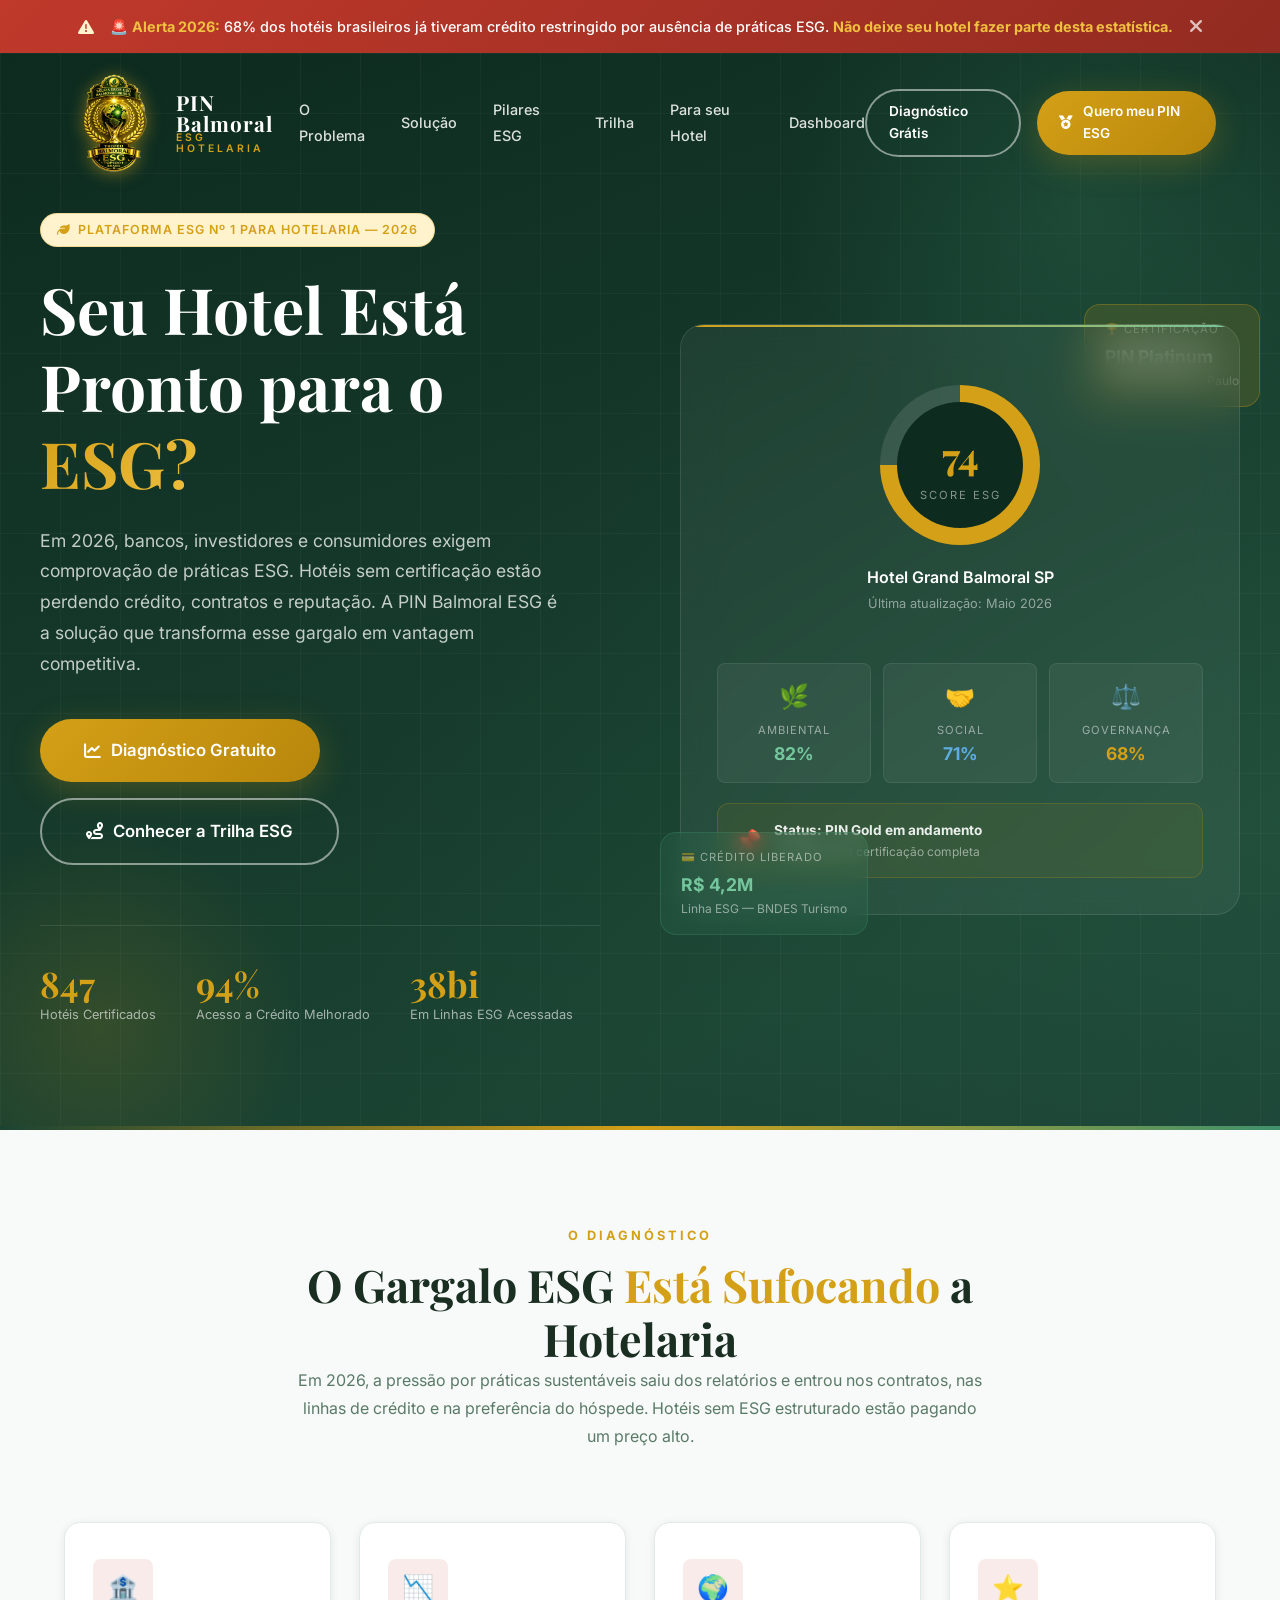
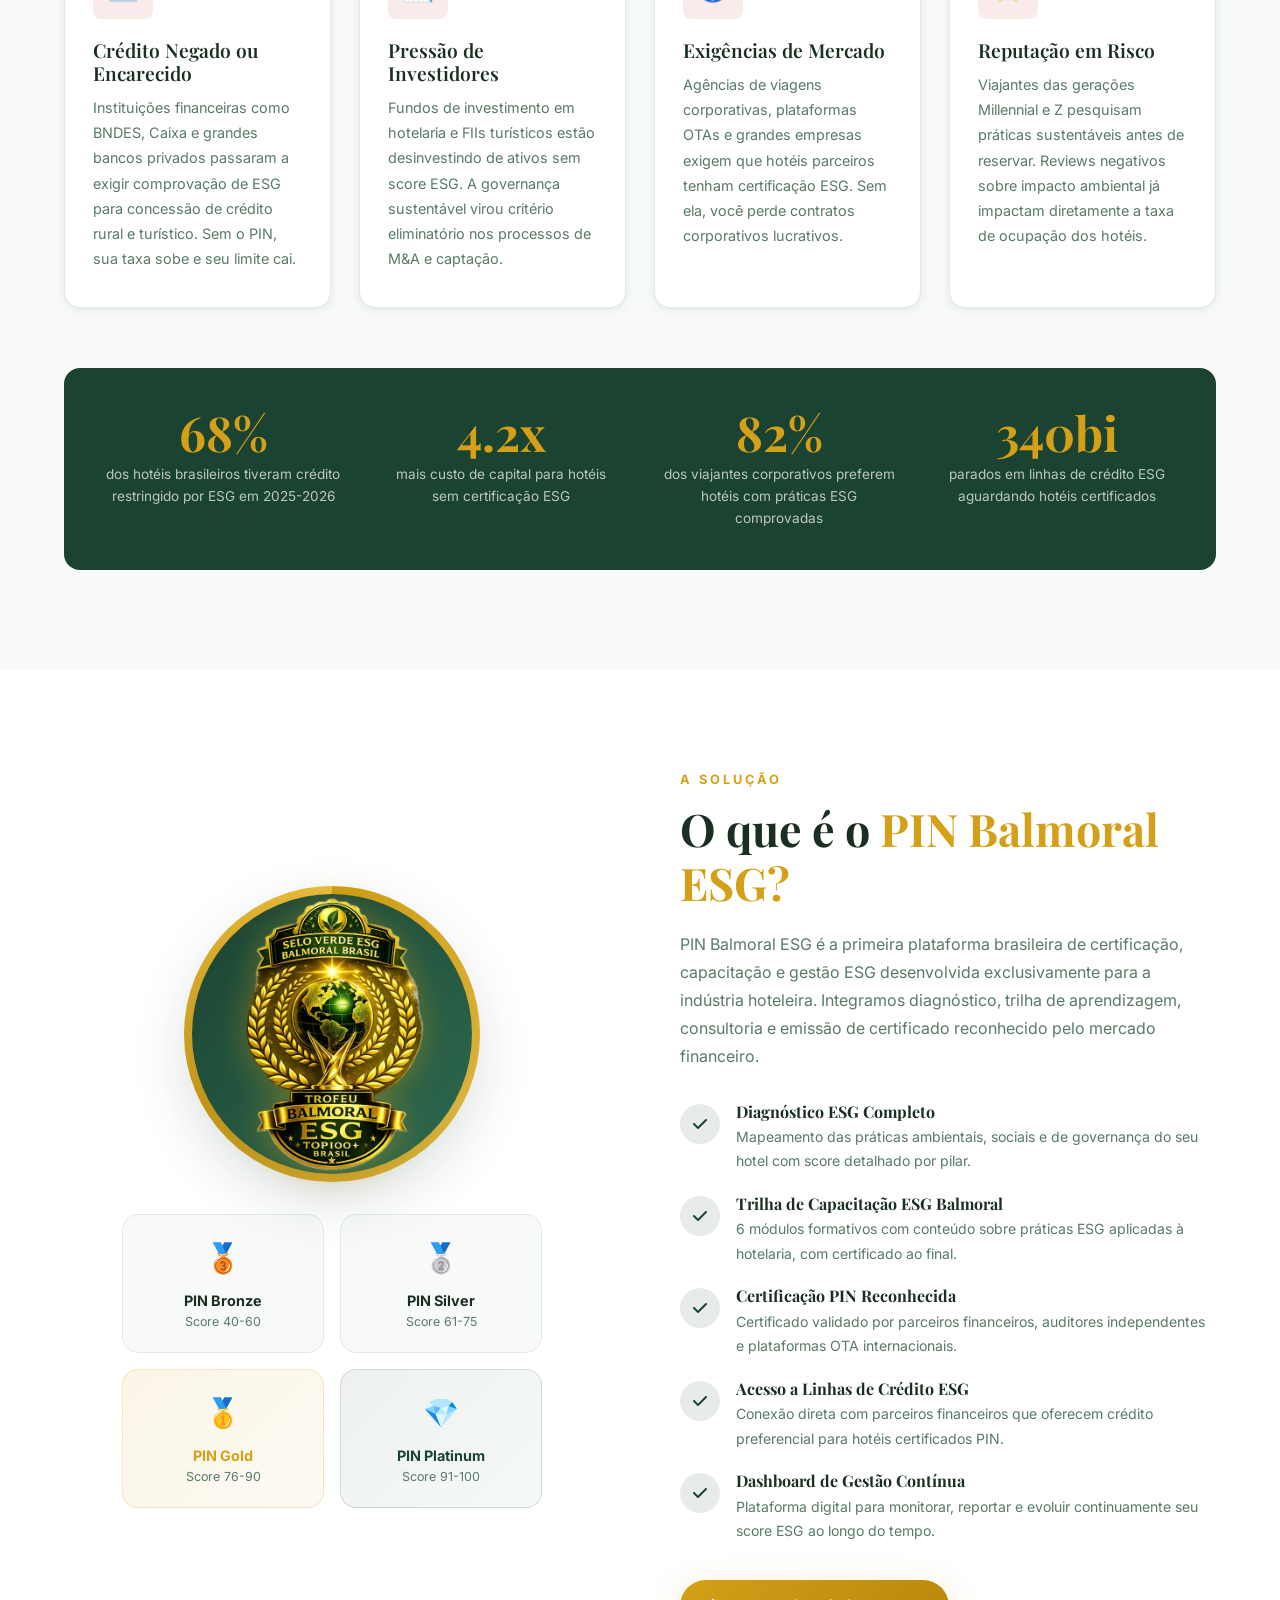
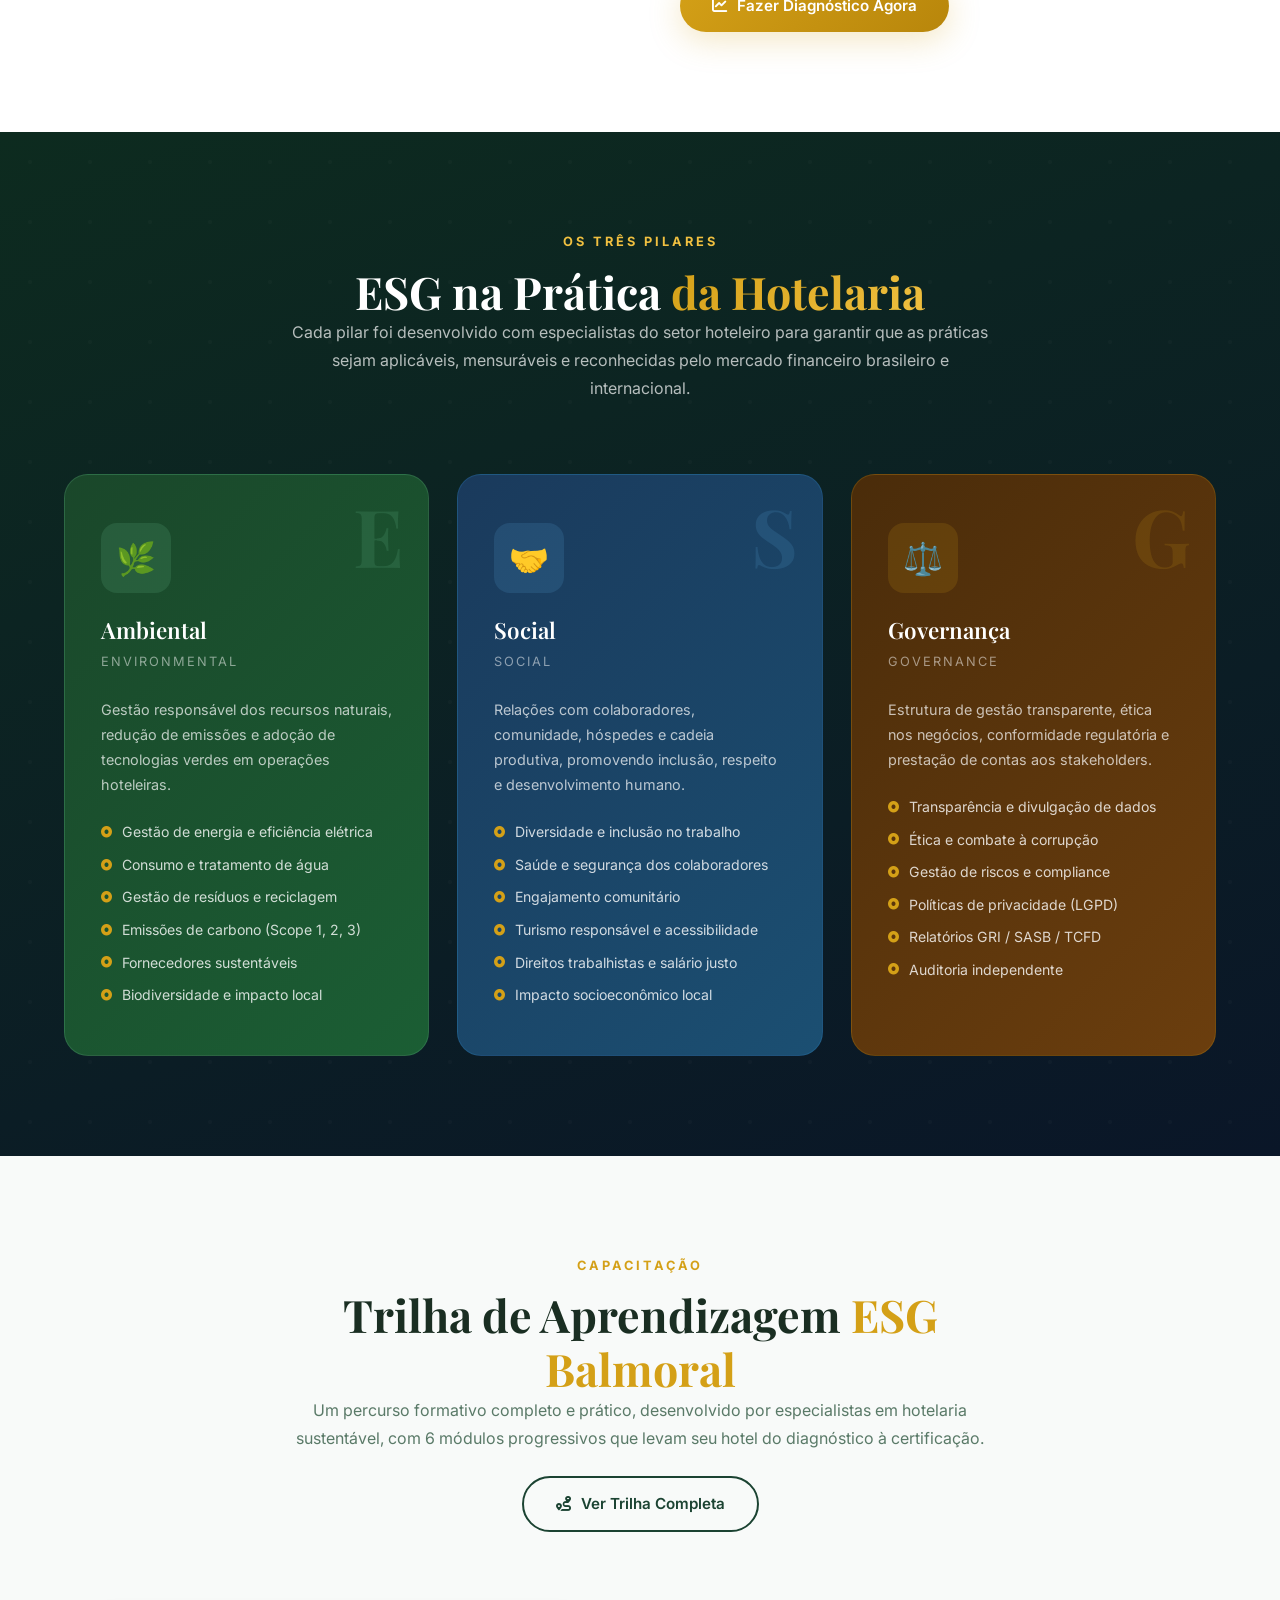
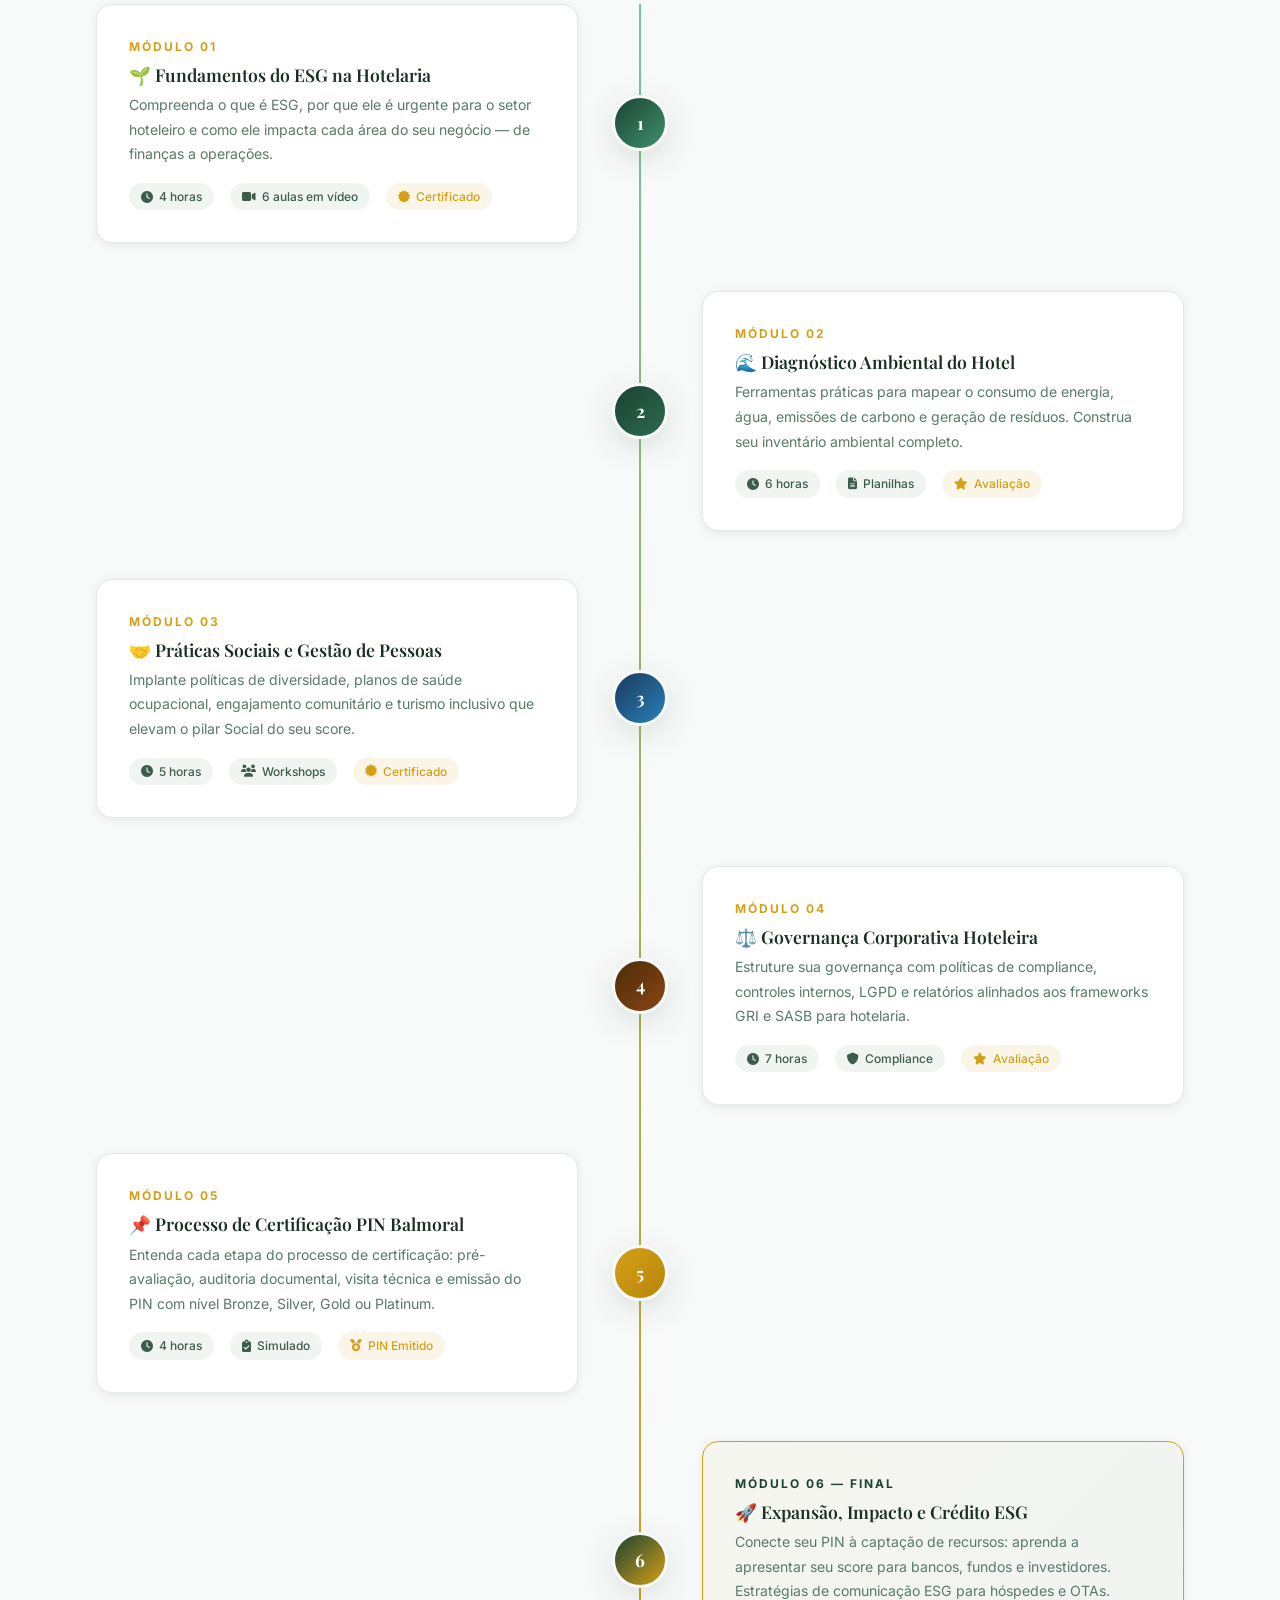
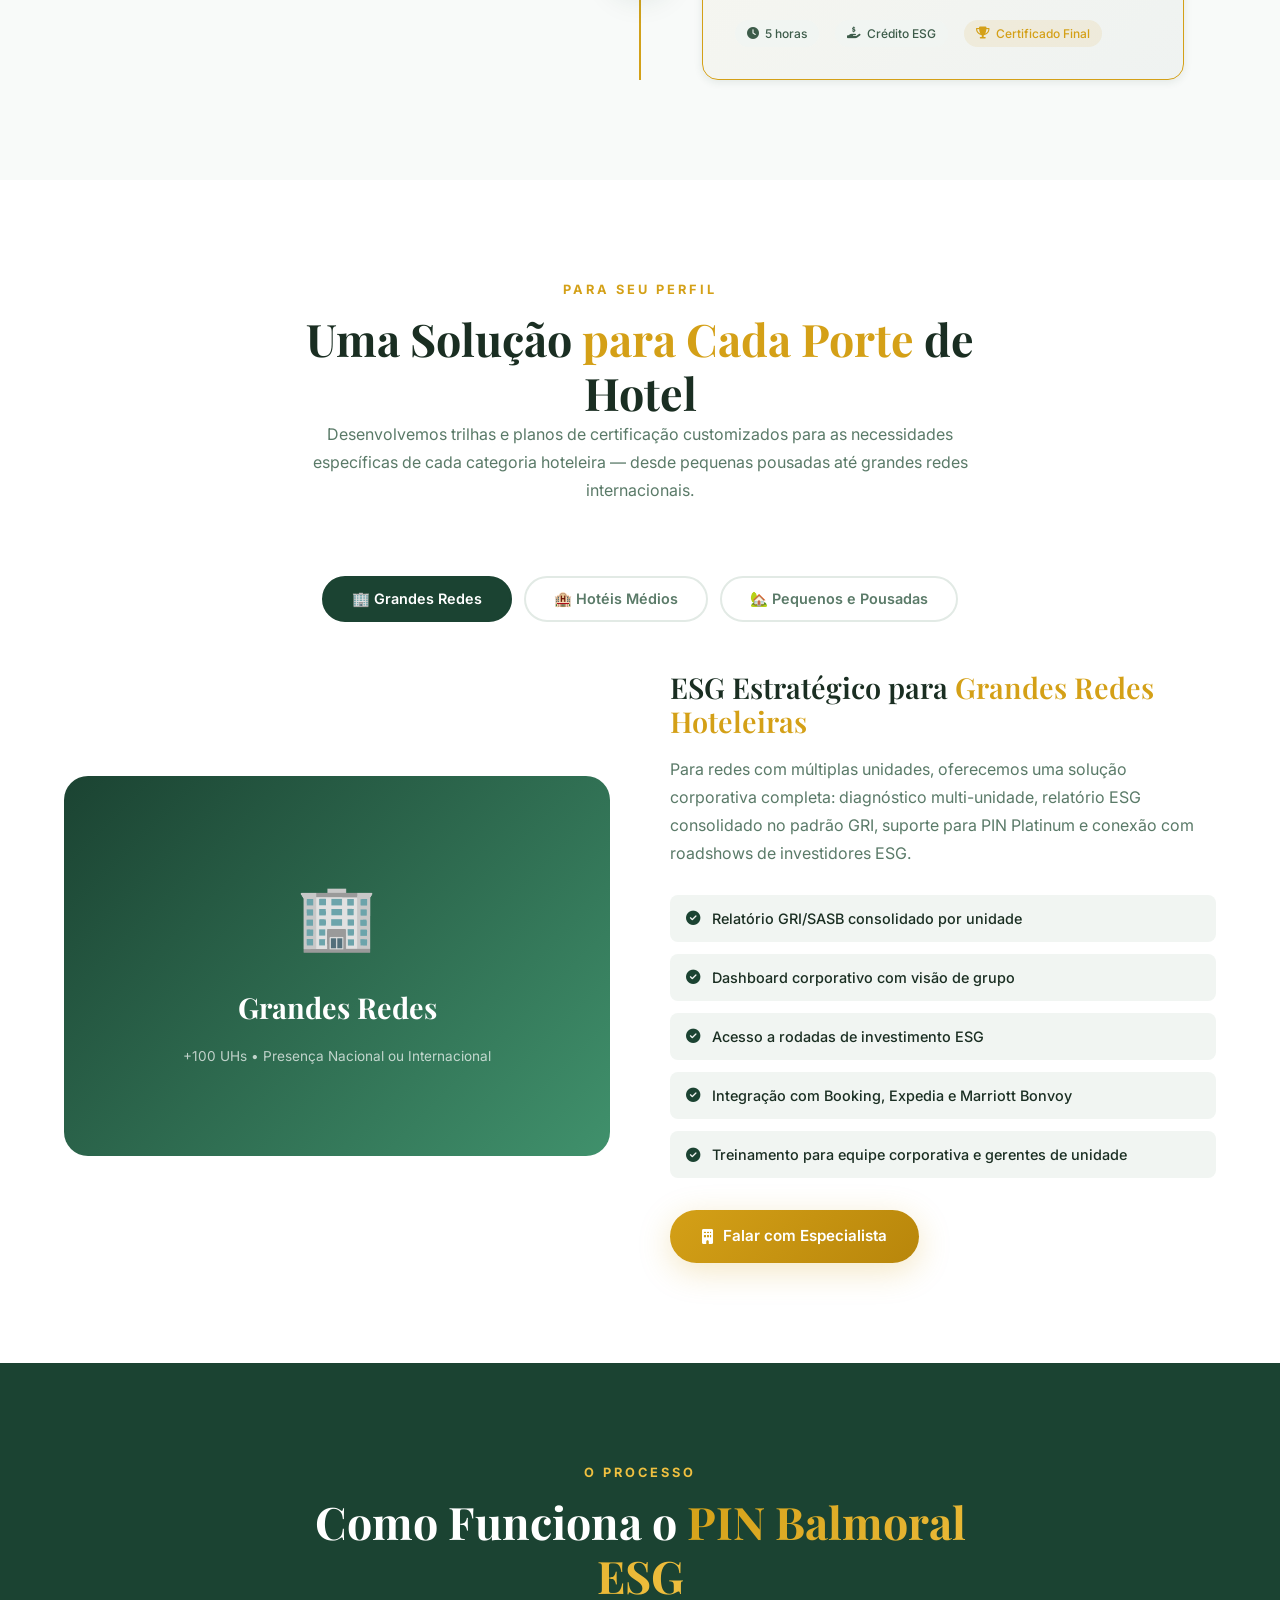
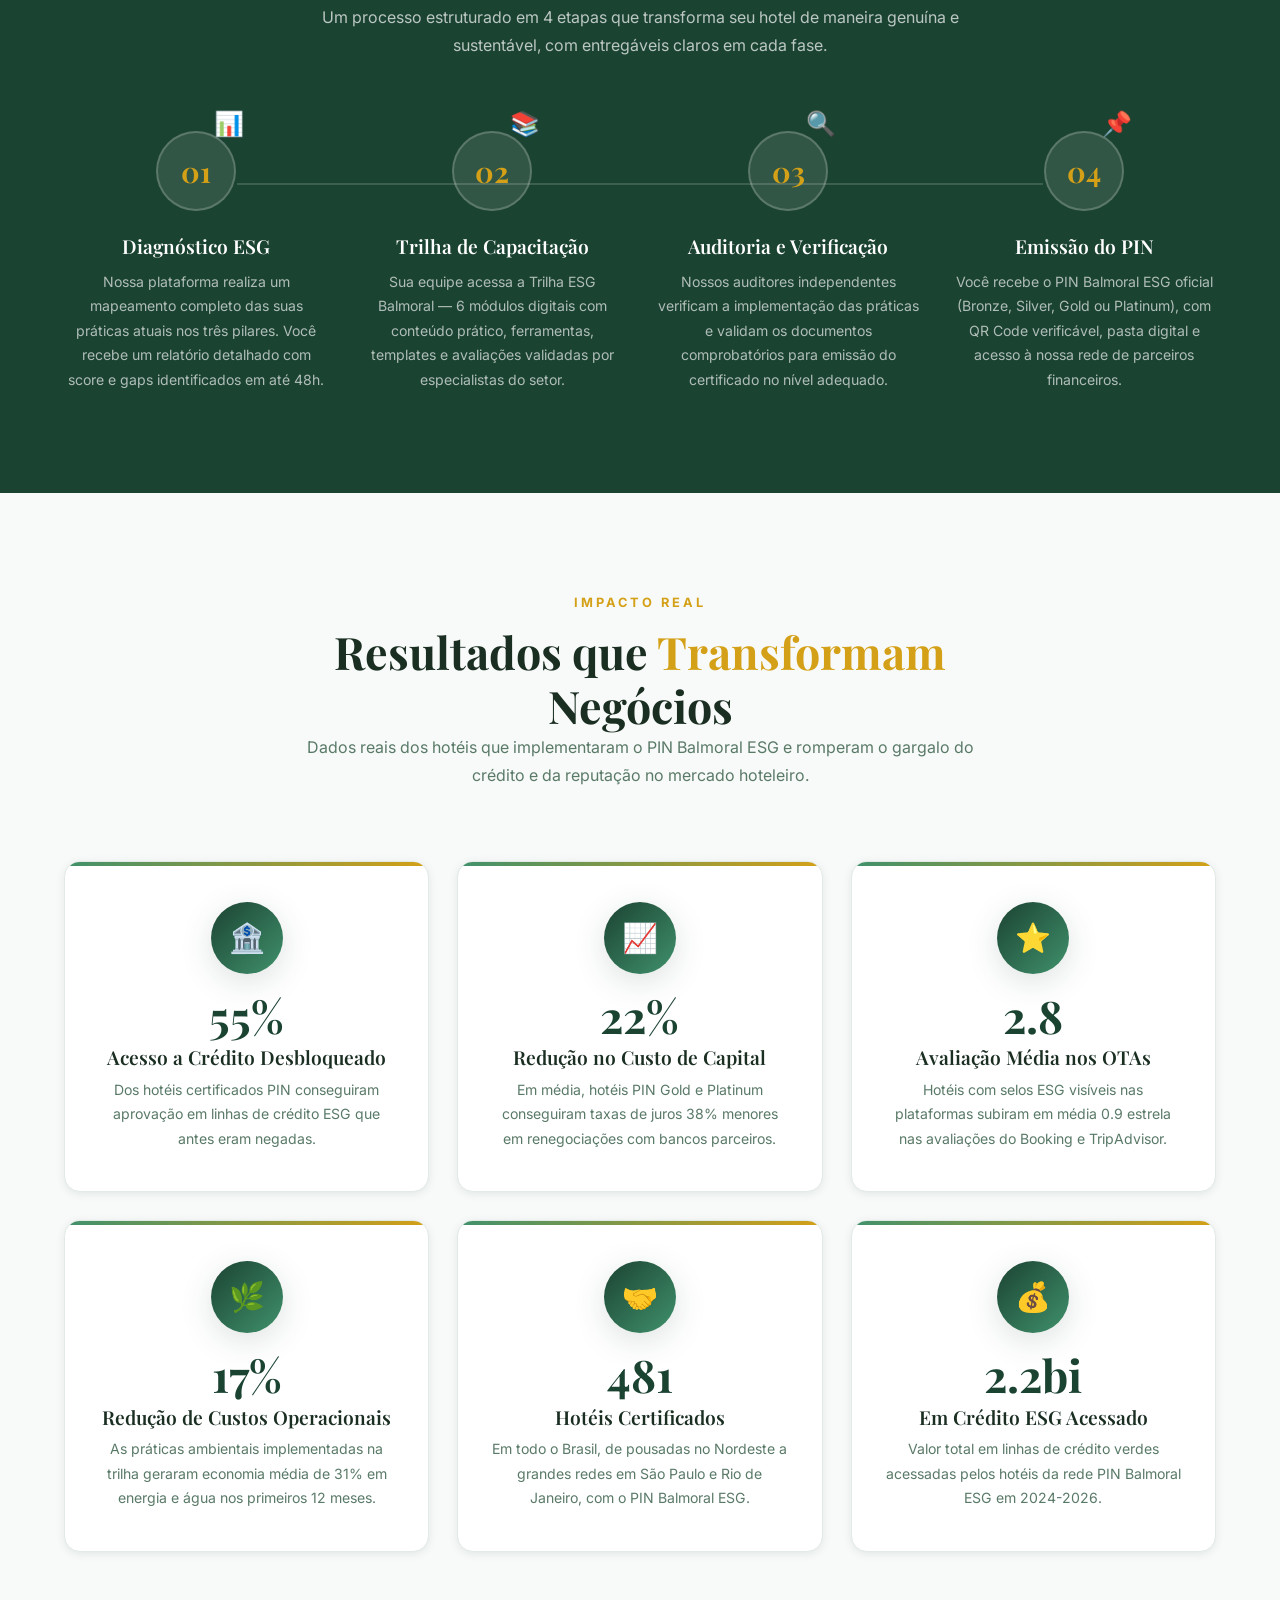
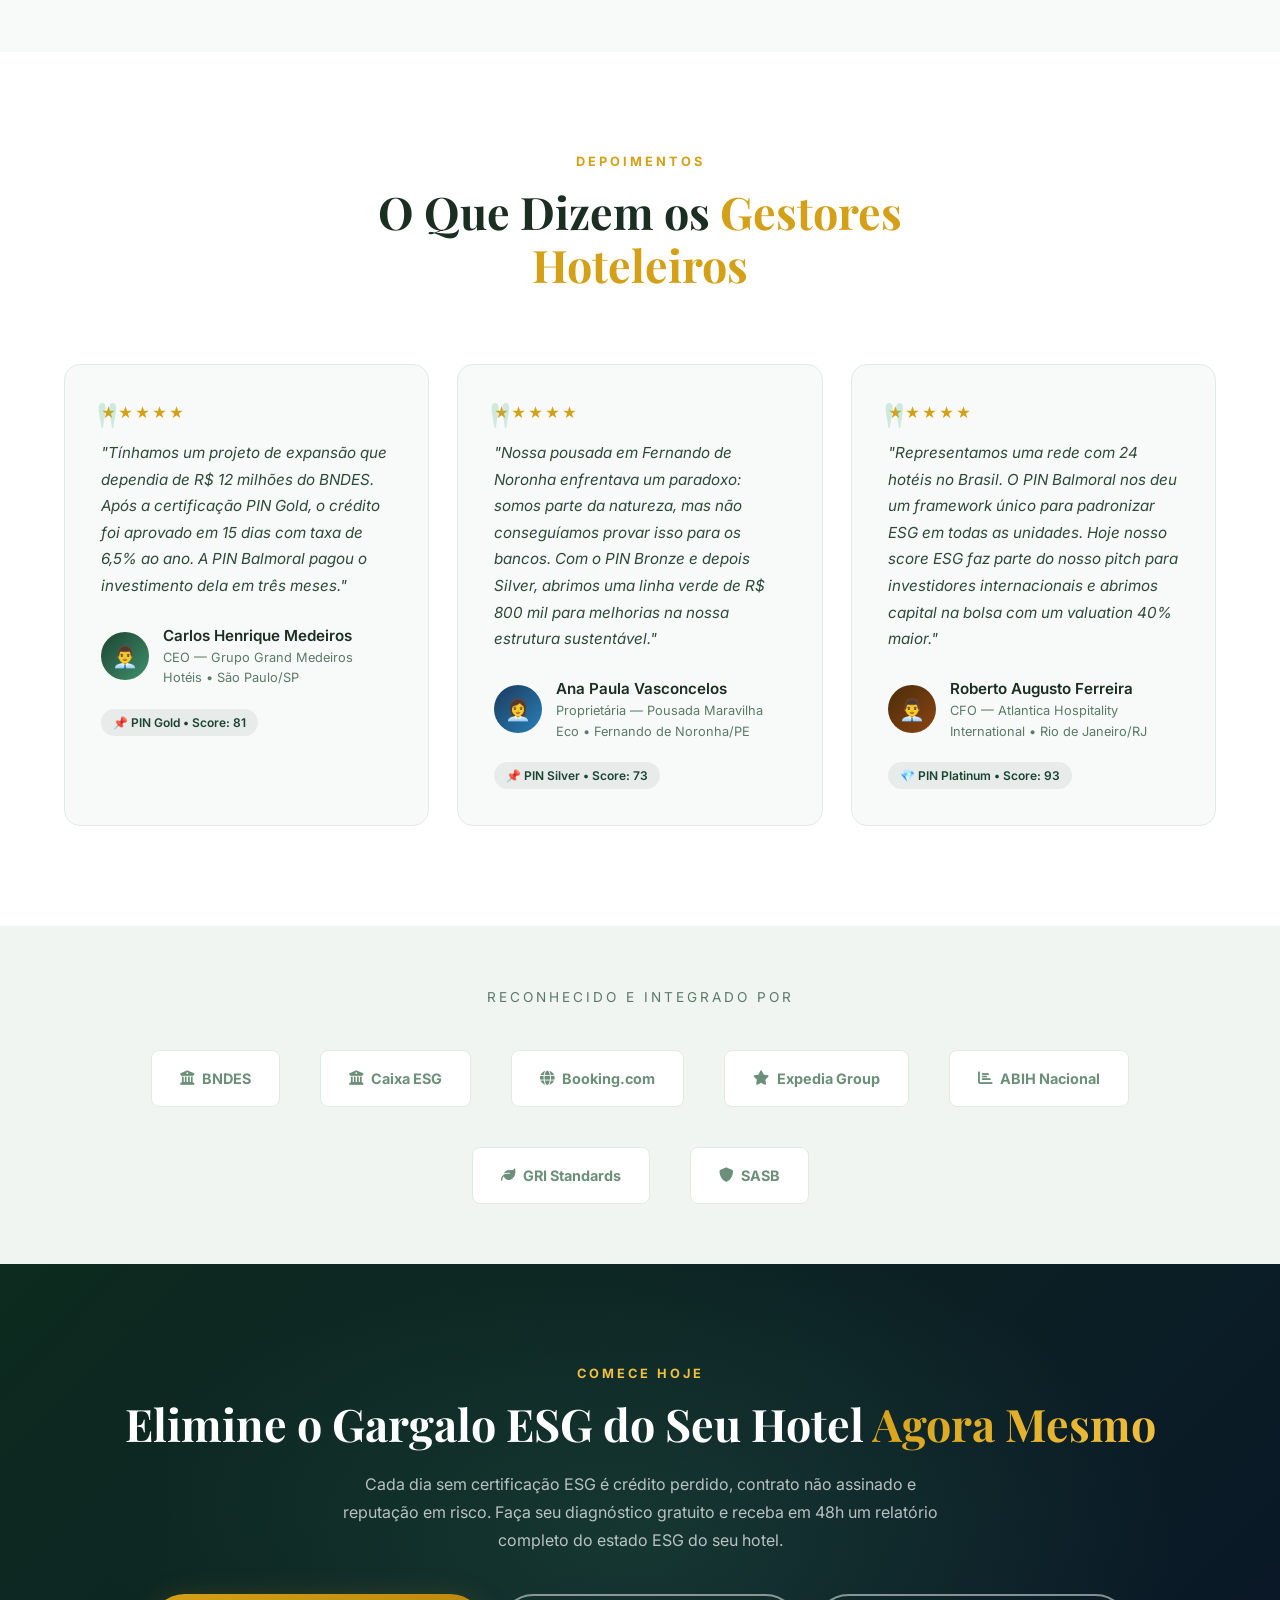
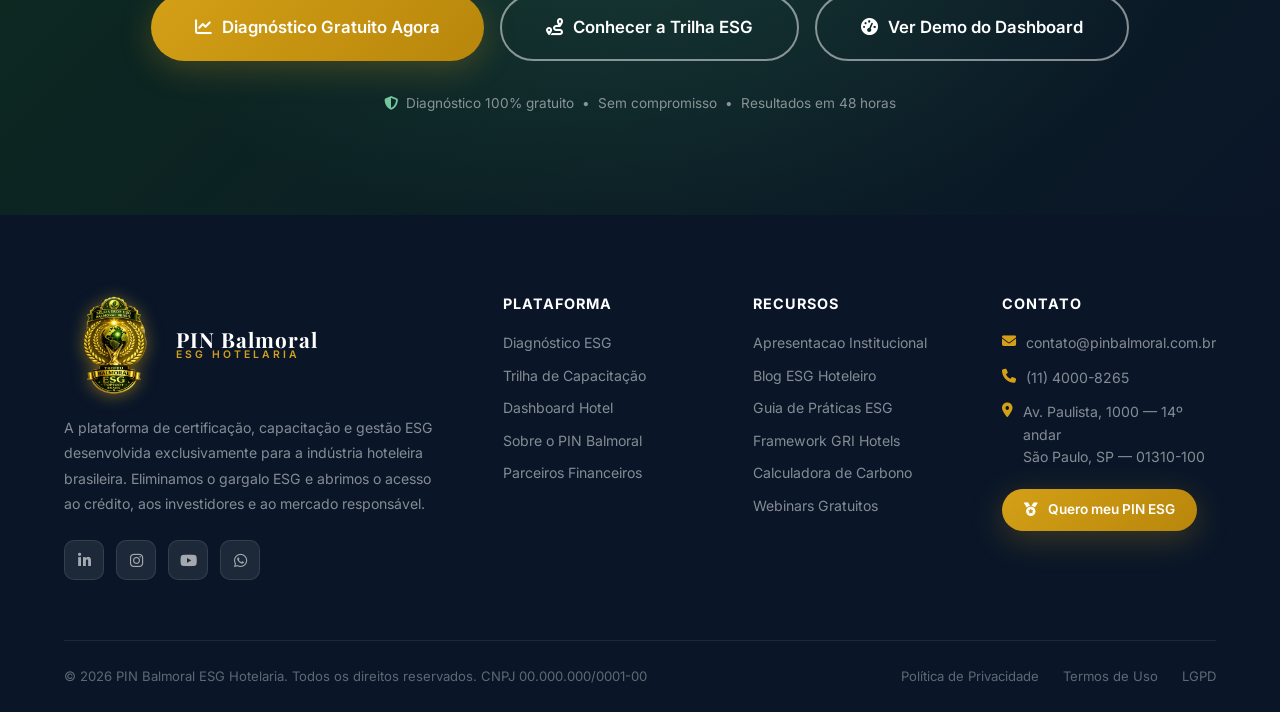
==== commit 63653b3f: "fix: navbar desce automaticamente abaixo da urgency bar com ajuste dinamico via JS" ====
--- a/index.html
+++ b/index.html
@@ -905,7 +905,7 @@
 <!-- Toast -->
 <div class="toast" id="toastMsg"><i class="fa-solid fa-check-circle"></i> Mensagem aqui</div>
 
-<script src="js/main.js"></script>
+<script src="js/main.js?v=2"></script>
 </body>
 </html>
 
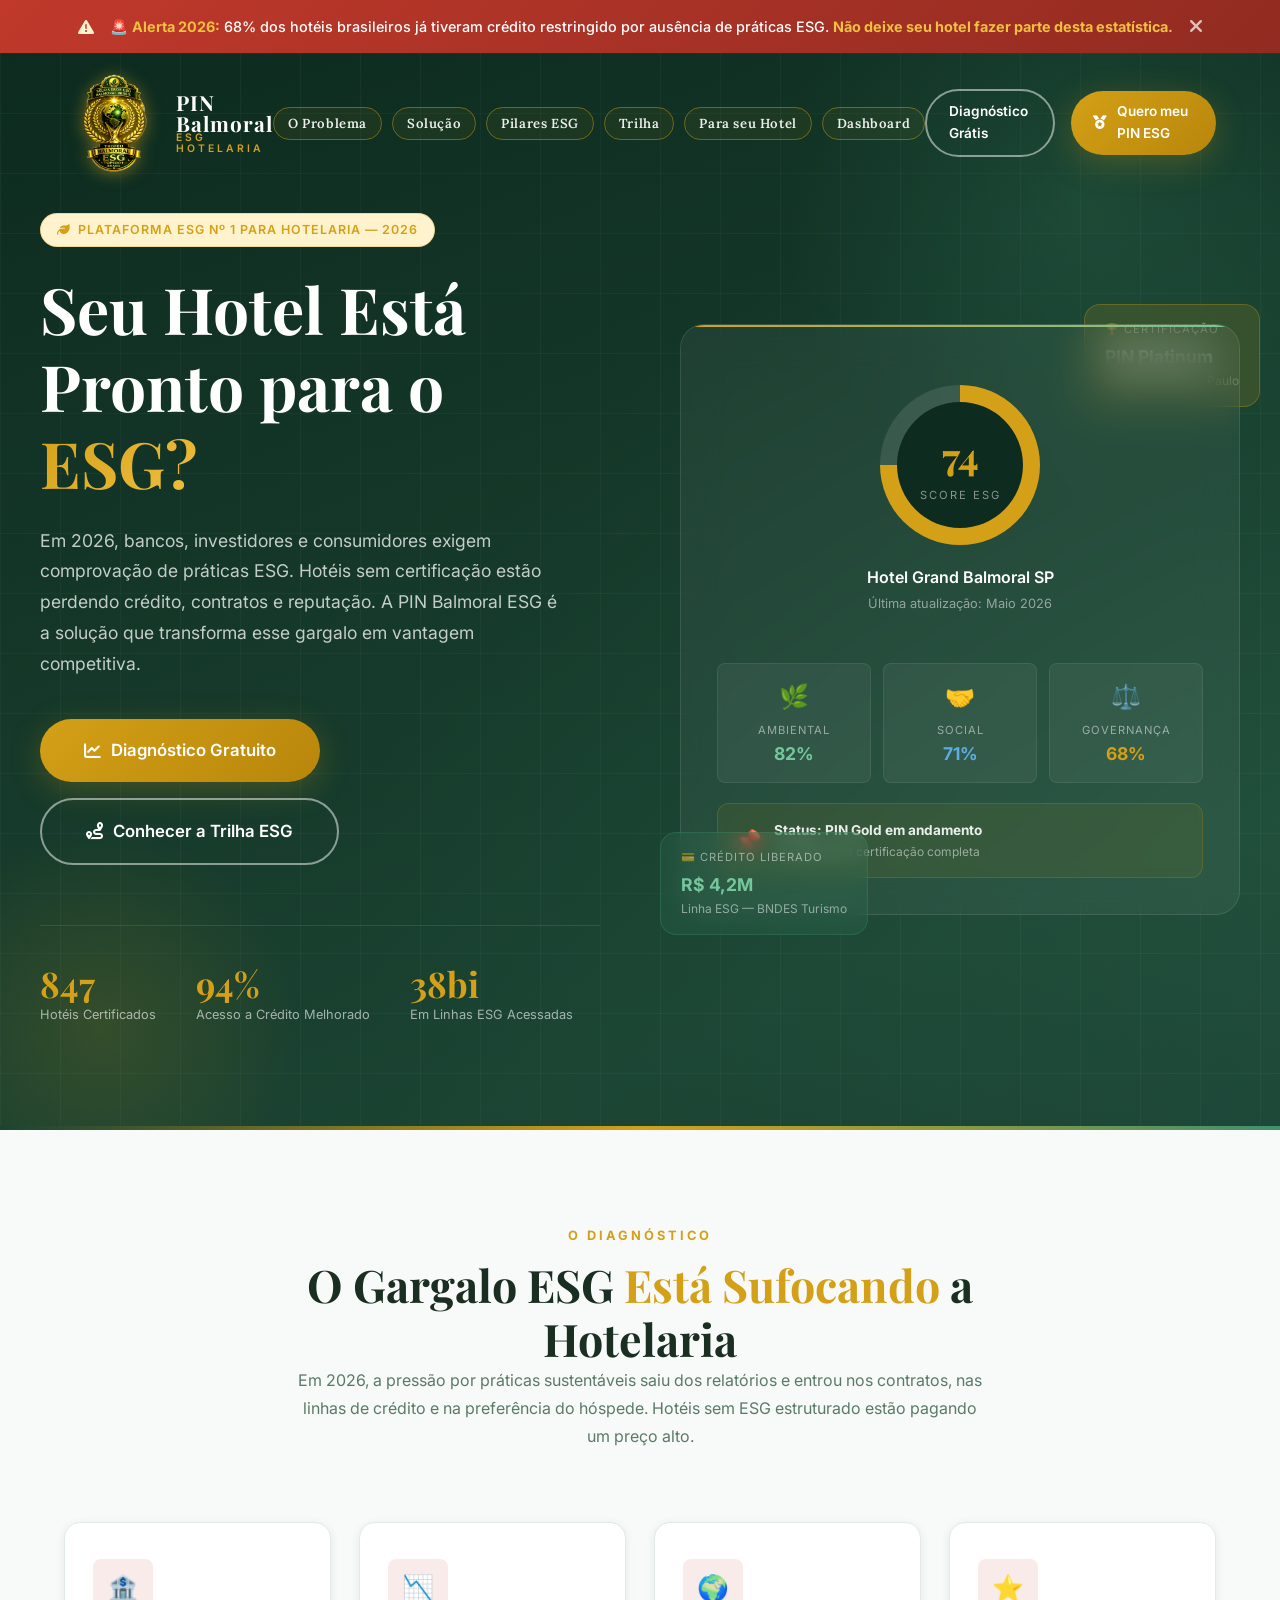
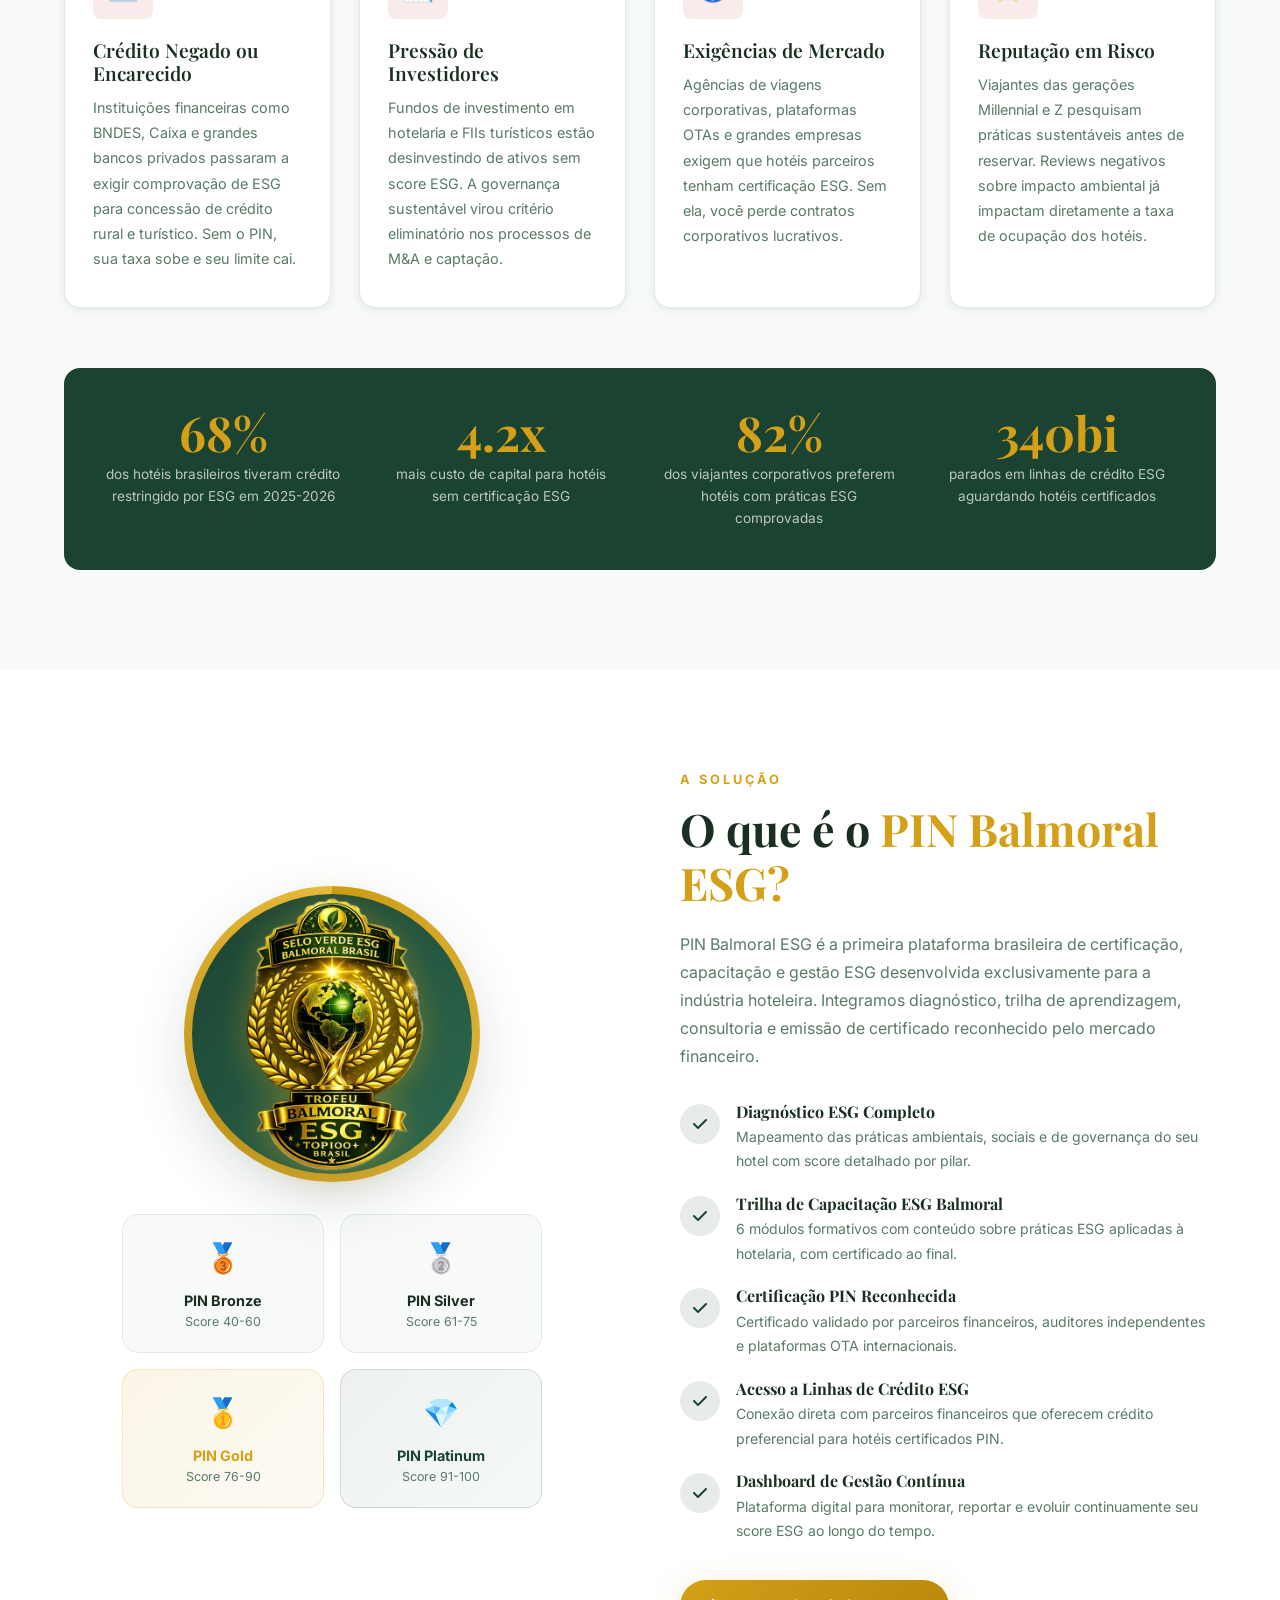
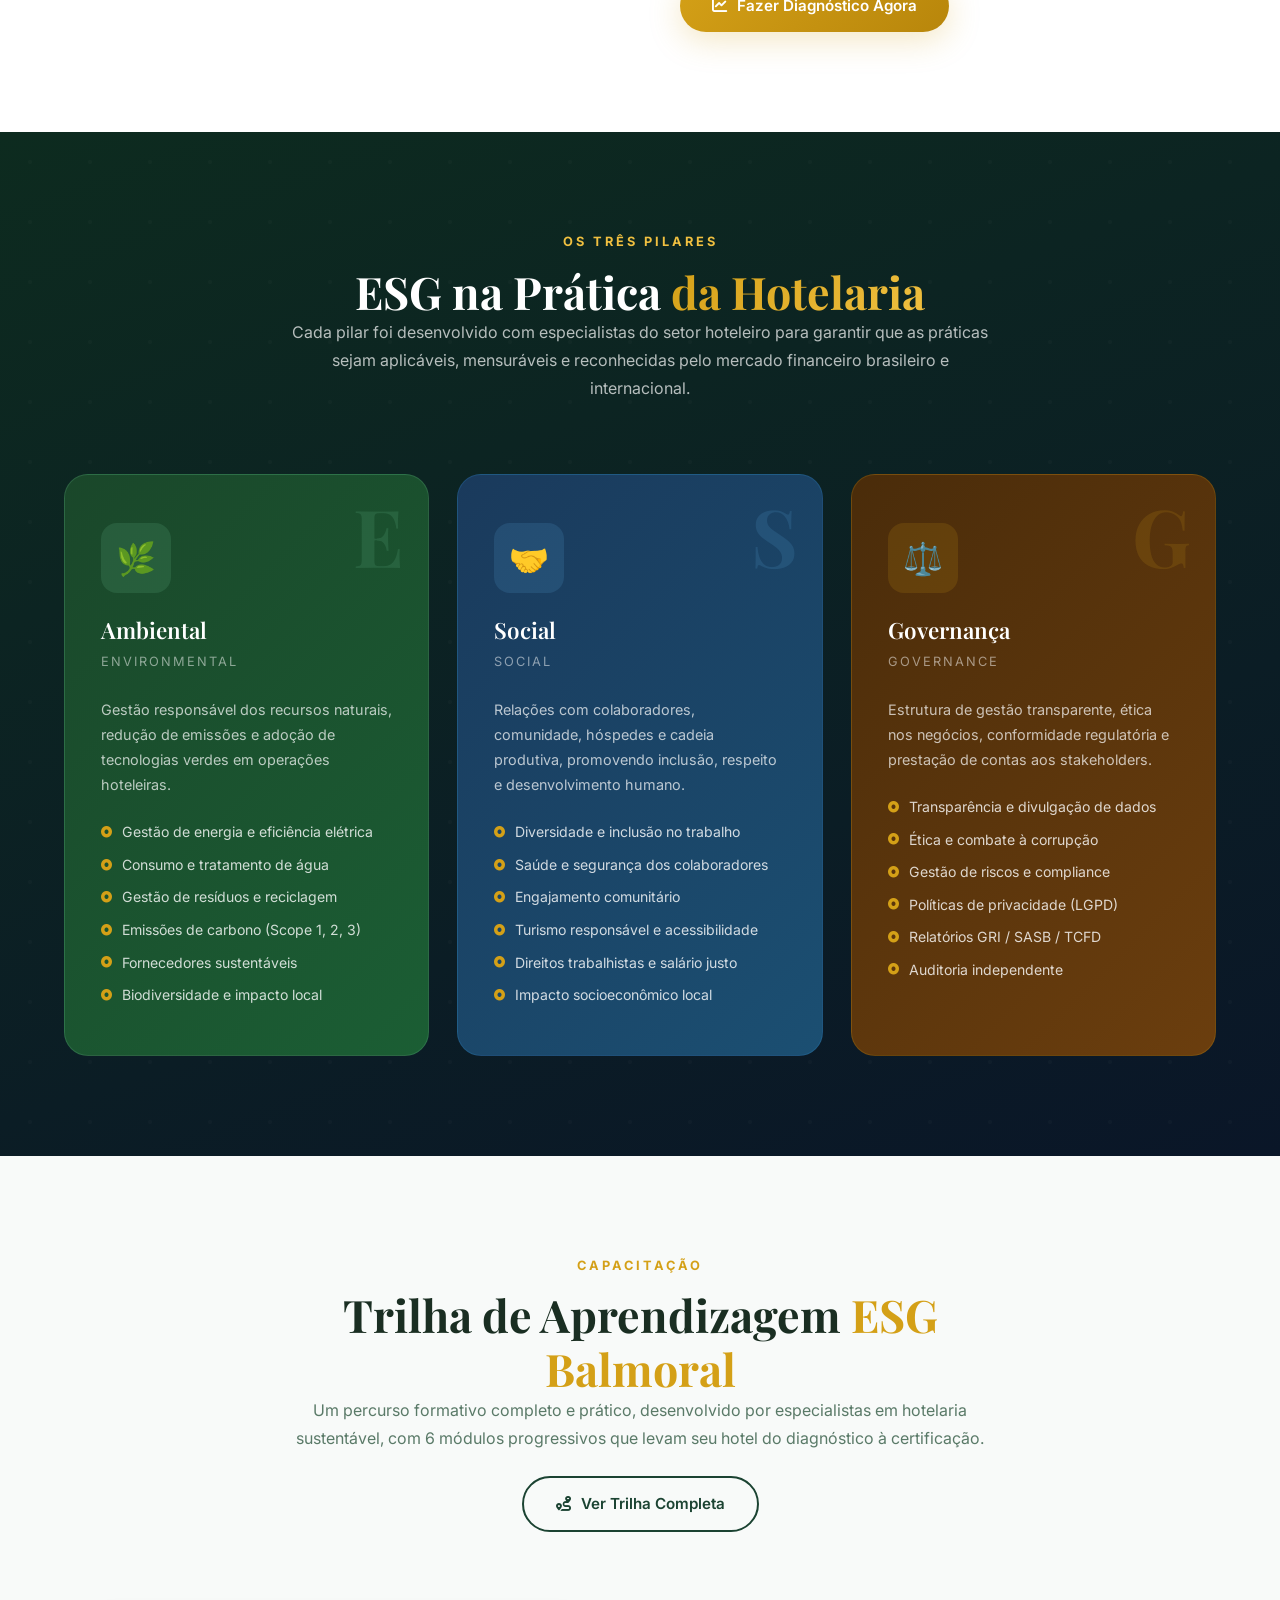
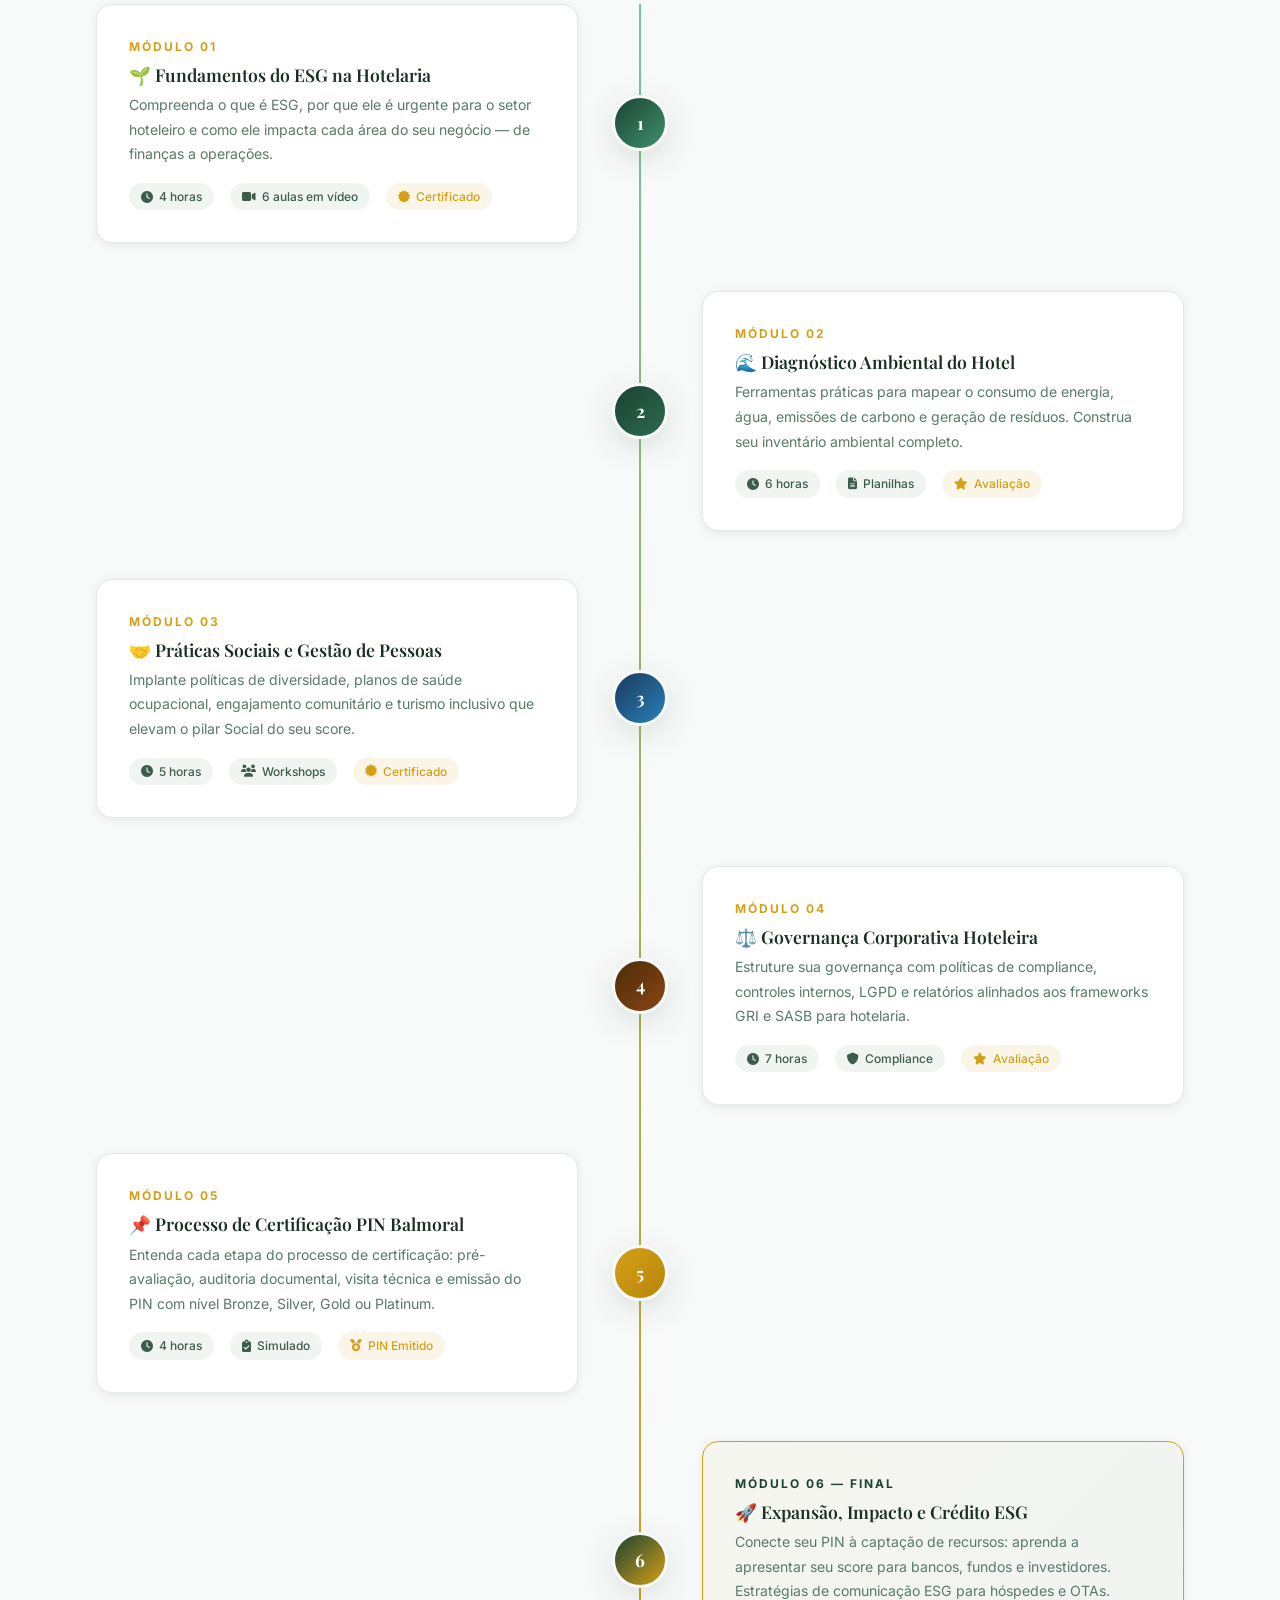
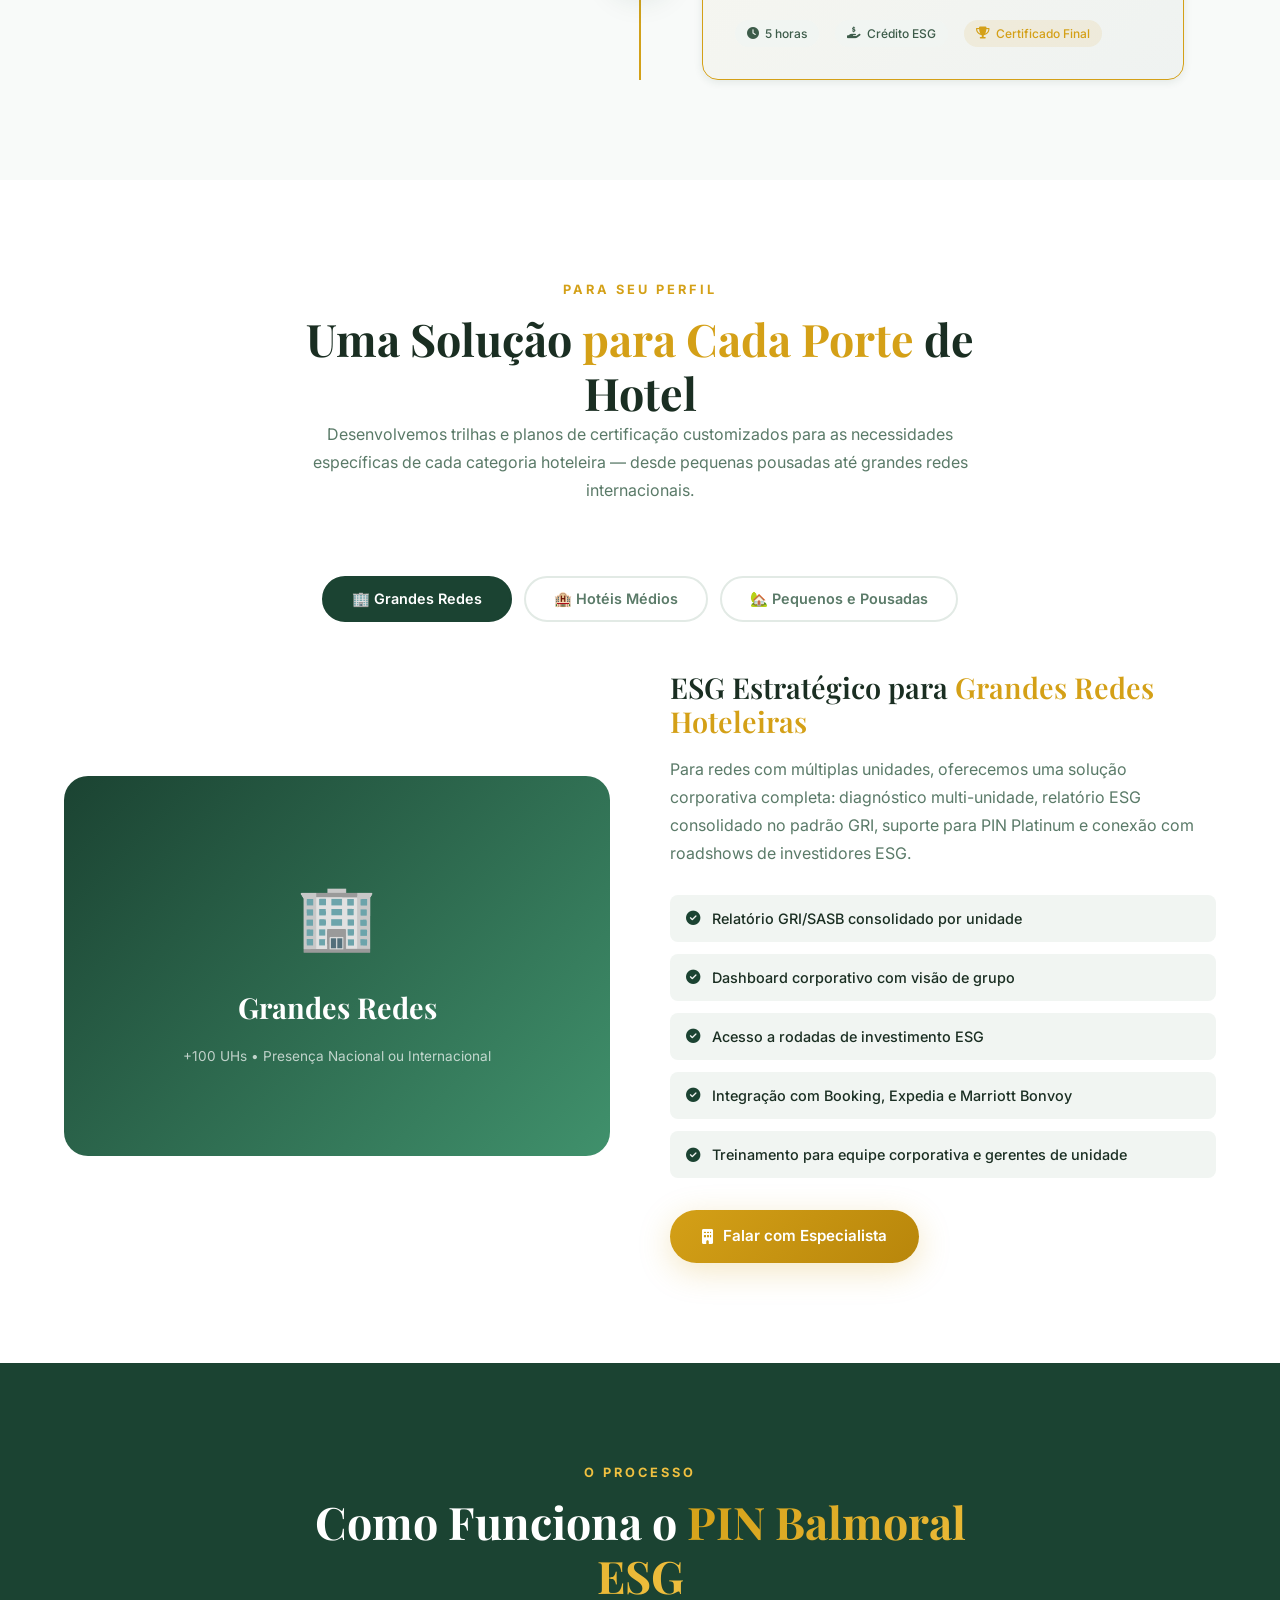
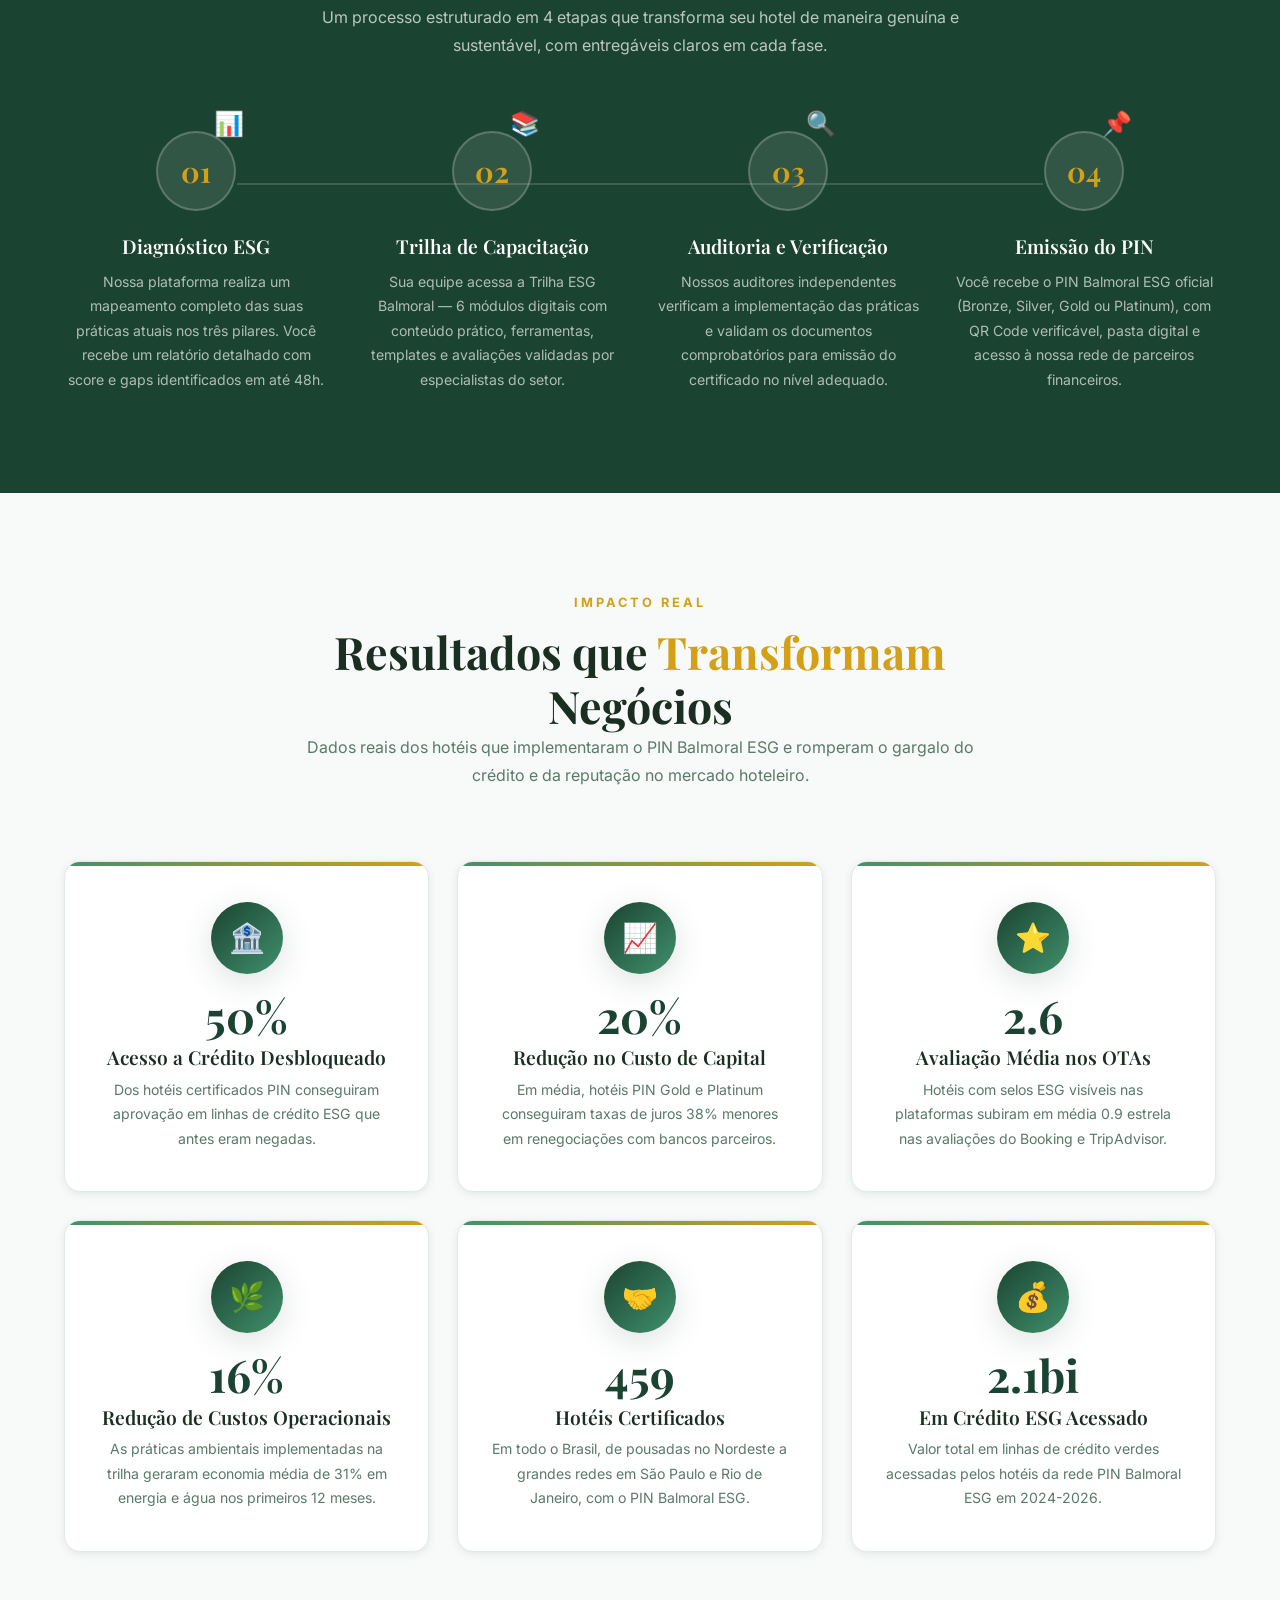
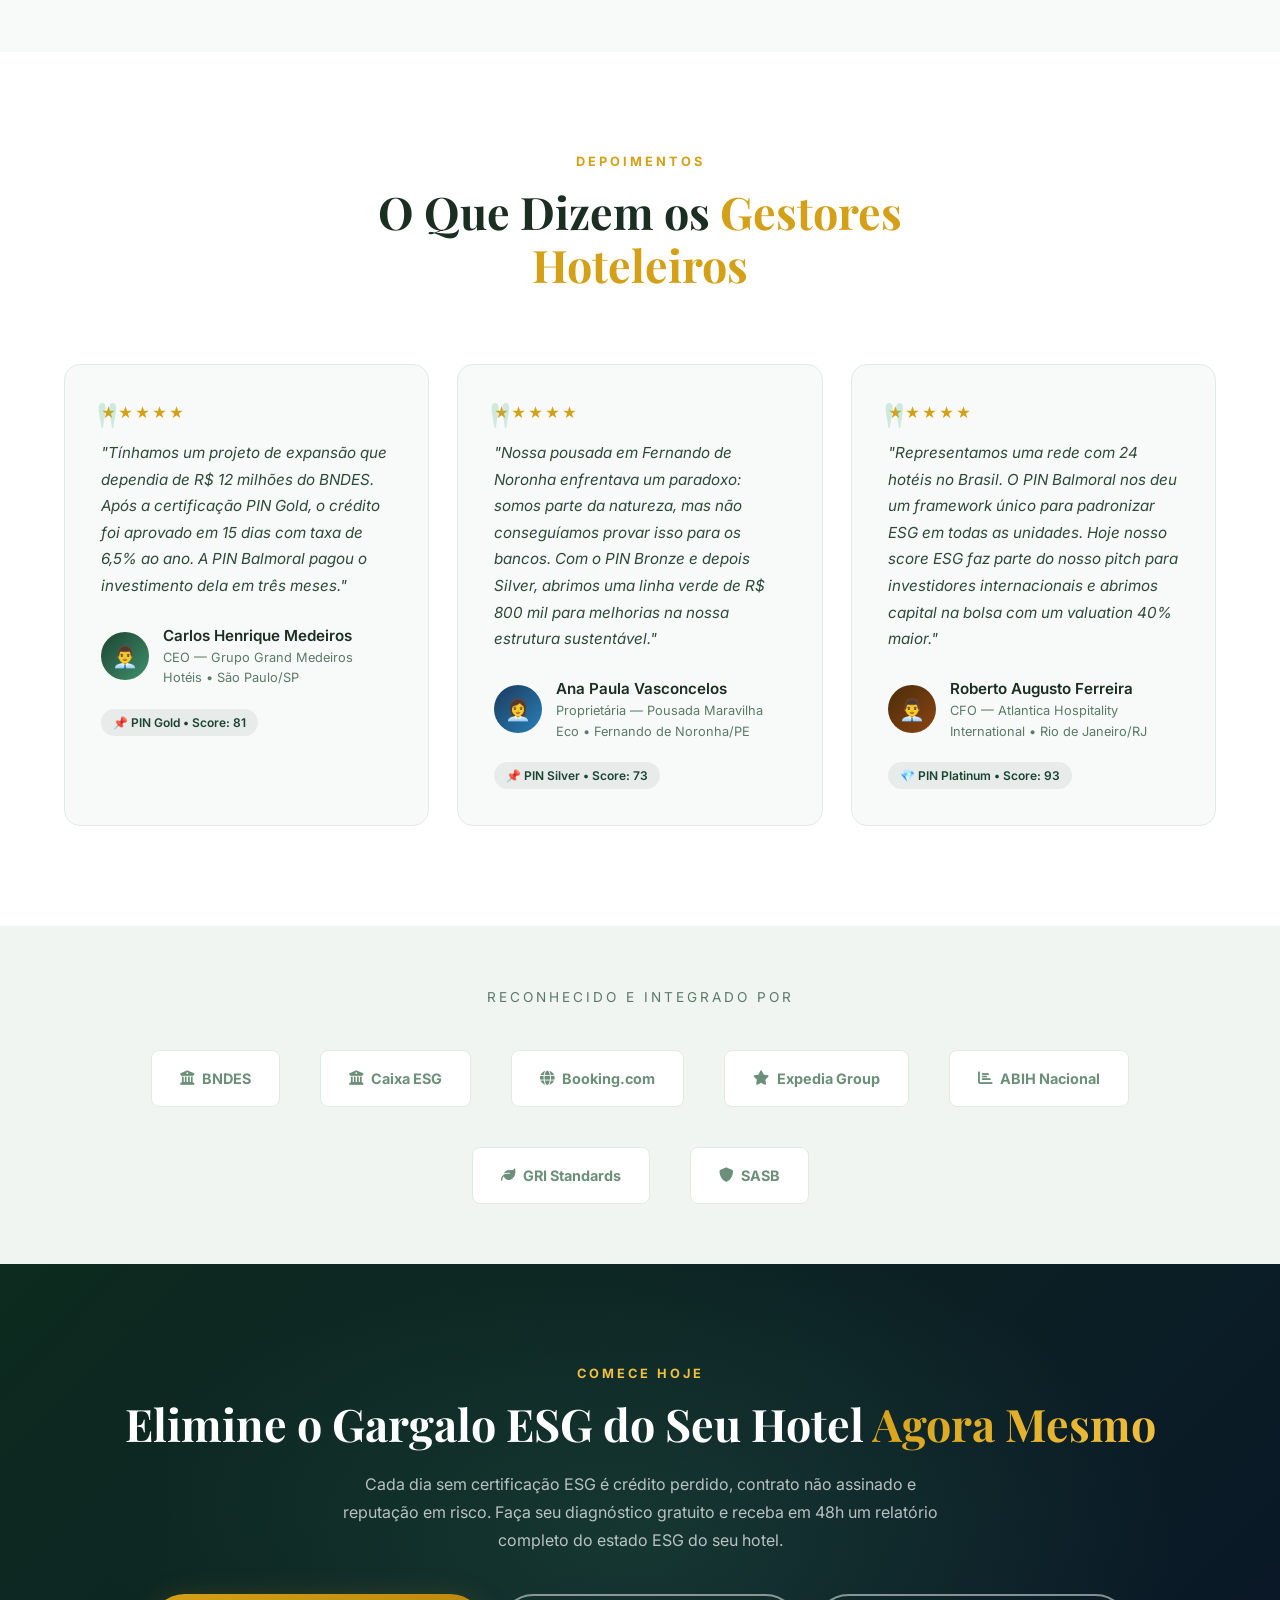
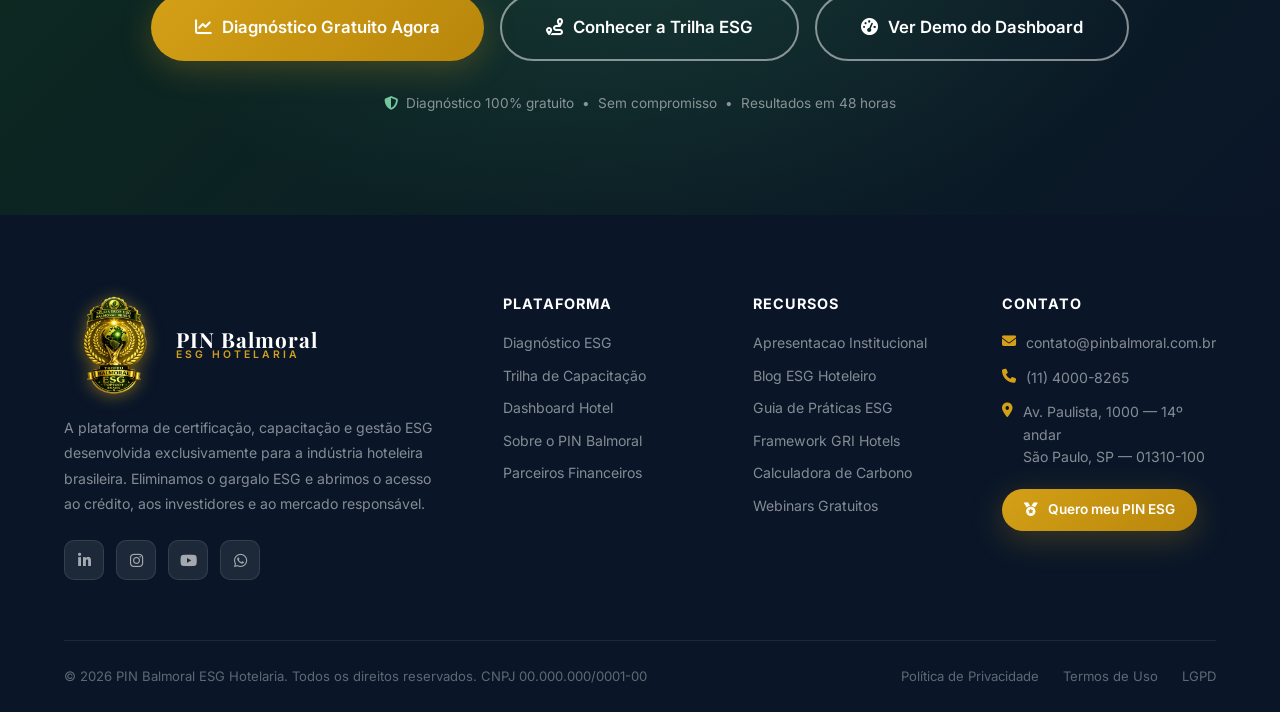
==== commit cbf2d37e: "feat: menu links com bordas douradas arredondadas e fonte Lora elegante" ====
--- a/index.html
+++ b/index.html
@@ -9,7 +9,7 @@
   <link rel="preconnect" href="https://fonts.gstatic.com" crossorigin />
   <link href="https://fonts.googleapis.com/css2?family=Inter:wght@300;400;500;600;700;800;900&family=Playfair+Display:ital,wght@0,400;0,600;0,700;1,400;1,600&display=swap" rel="stylesheet" />
   <link rel="stylesheet" href="https://cdnjs.cloudflare.com/ajax/libs/font-awesome/6.5.0/css/all.min.css" />
-  <link rel="stylesheet" href="css/style.css?v=3" />
+  <link rel="stylesheet" href="css/style.css?v=4" />
   <style>
     .active-link { color: var(--gold) !important; }
     .active-link::after { transform: scaleX(1) !important; }
--- a/css/style.css
+++ b/css/style.css
@@ -4,7 +4,7 @@
    ===================================================== */
 
 /* --- Google Fonts --- */
-@import url('https://fonts.googleapis.com/css2?family=Inter:wght@300;400;500;600;700;800;900&family=Playfair+Display:ital,wght@0,400;0,600;0,700;1,400;1,600&display=swap');
+@import url('https://fonts.googleapis.com/css2?family=Inter:wght@300;400;500;600;700;800;900&family=Playfair+Display:ital,wght@0,400;0,600;0,700;1,400;1,600&family=Cormorant+Garamond:wght@400;500;600;700&family=Lora:wght@400;500;600;700&display=swap');
 
 /* --- CSS Variables --- */
 :root {
@@ -302,30 +302,43 @@
 .navbar-links {
   display: flex;
   align-items: center;
-  gap: 36px;
+  gap: 10px;
 }
 
 .navbar-links a {
-  color: rgba(255,255,255,0.85);
-  font-size: 0.9rem;
-  font-weight: 500;
-  transition: var(--transition);
-  position: relative;
+  color: rgba(255,255,255,0.92);
+  font-family: 'Lora', 'Cormorant Garamond', Georgia, serif;
+  font-size: 0.82rem;
+  font-weight: 600;
+  letter-spacing: 0.6px;
+  transition: all 0.25s ease;
+  position: relative;
+  padding: 7px 14px;
+  border: 1.5px solid rgba(212,160,23,0.45);
+  border-radius: 999px;
+  background: rgba(212,160,23,0.06);
+  text-decoration: none;
+  white-space: nowrap;
 }
 
 .navbar-links a::after {
-  content: '';
-  position: absolute;
-  bottom: -4px;
-  left: 0; right: 0;
-  height: 2px;
-  background: var(--gold);
-  transform: scaleX(0);
-  transition: transform 0.3s ease;
-}
-
-.navbar-links a:hover { color: var(--white); }
-.navbar-links a:hover::after { transform: scaleX(1); }
+  display: none;
+}
+
+.navbar-links a:hover {
+  color: #0D2B1F;
+  background: linear-gradient(135deg, #D4A017 0%, #F0C040 100%);
+  border-color: #D4A017;
+  box-shadow: 0 4px 18px rgba(212,160,23,0.45);
+  transform: translateY(-1px);
+}
+
+.navbar-links a.active {
+  color: #0D2B1F;
+  background: linear-gradient(135deg, #D4A017 0%, #F0C040 100%);
+  border-color: #D4A017;
+  box-shadow: 0 4px 16px rgba(212,160,23,0.4);
+}
 
 .navbar-cta { display: flex; align-items: center; gap: 16px; }
 
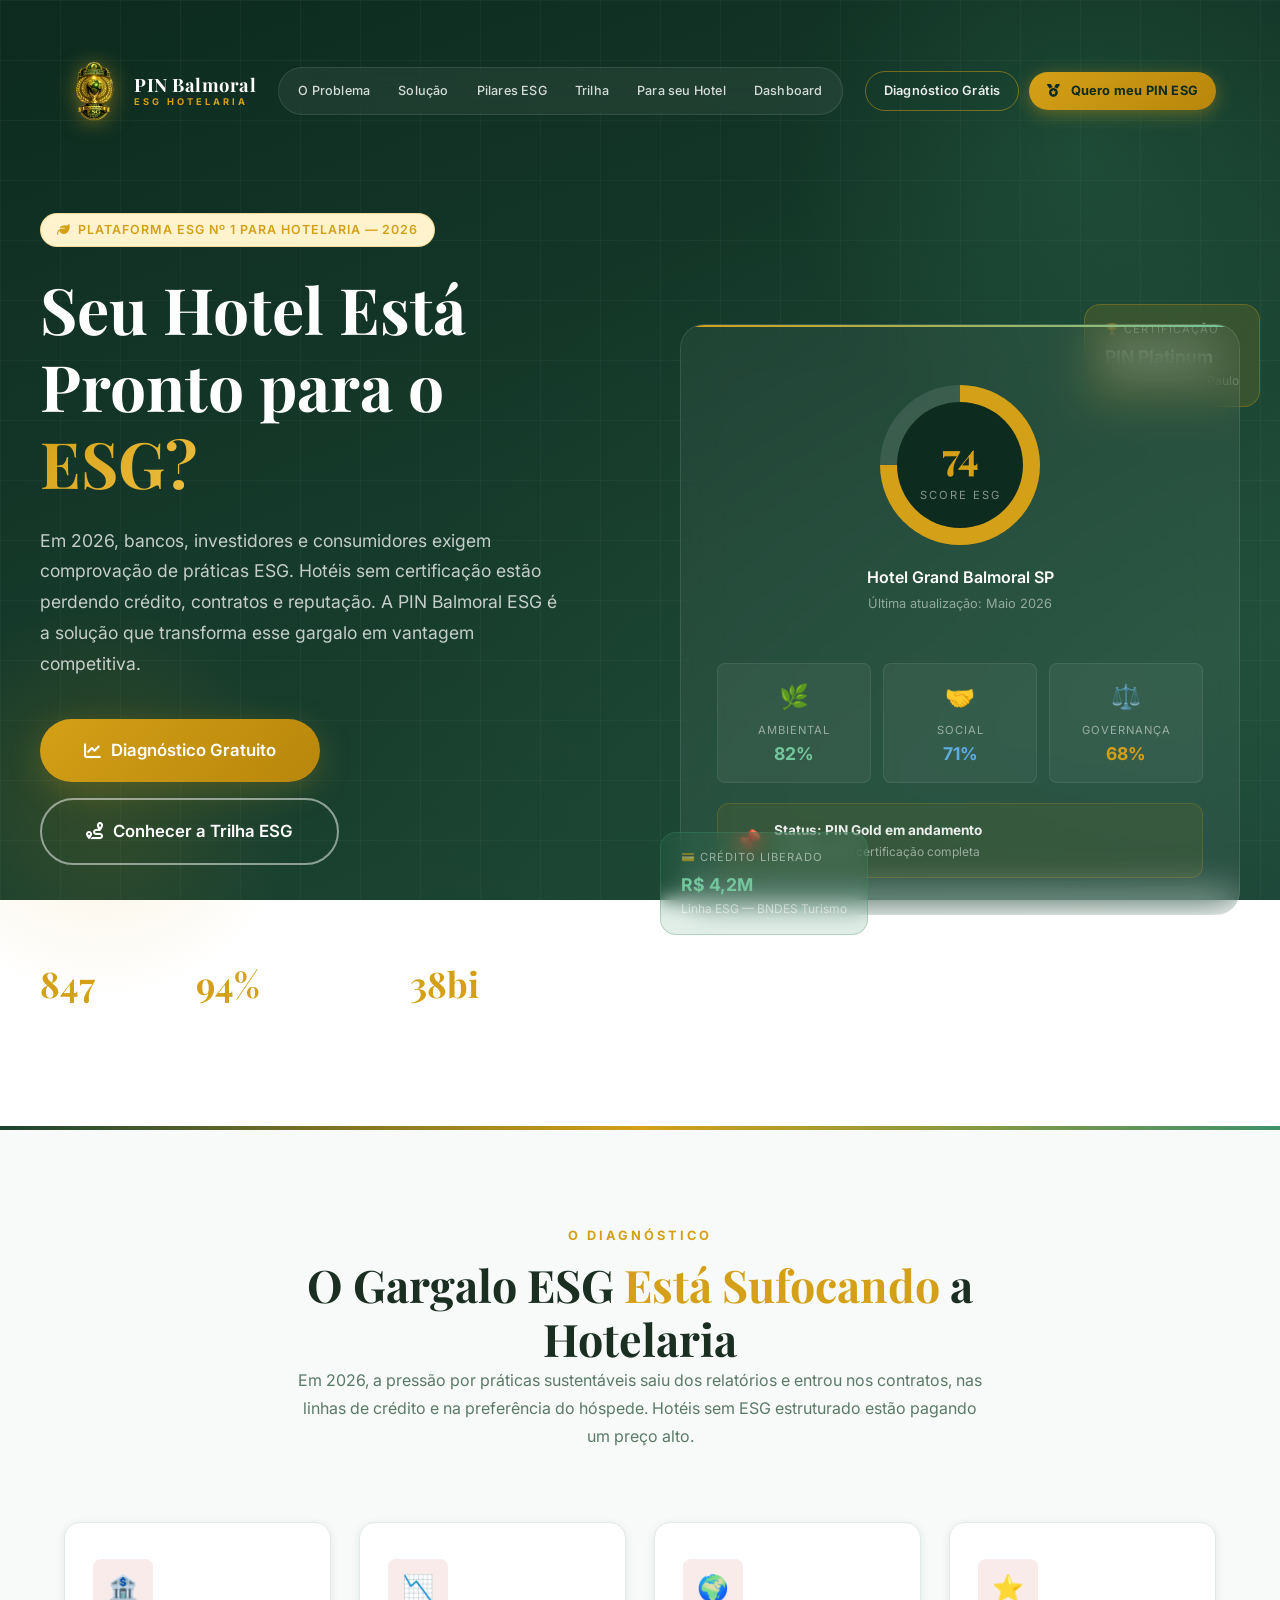
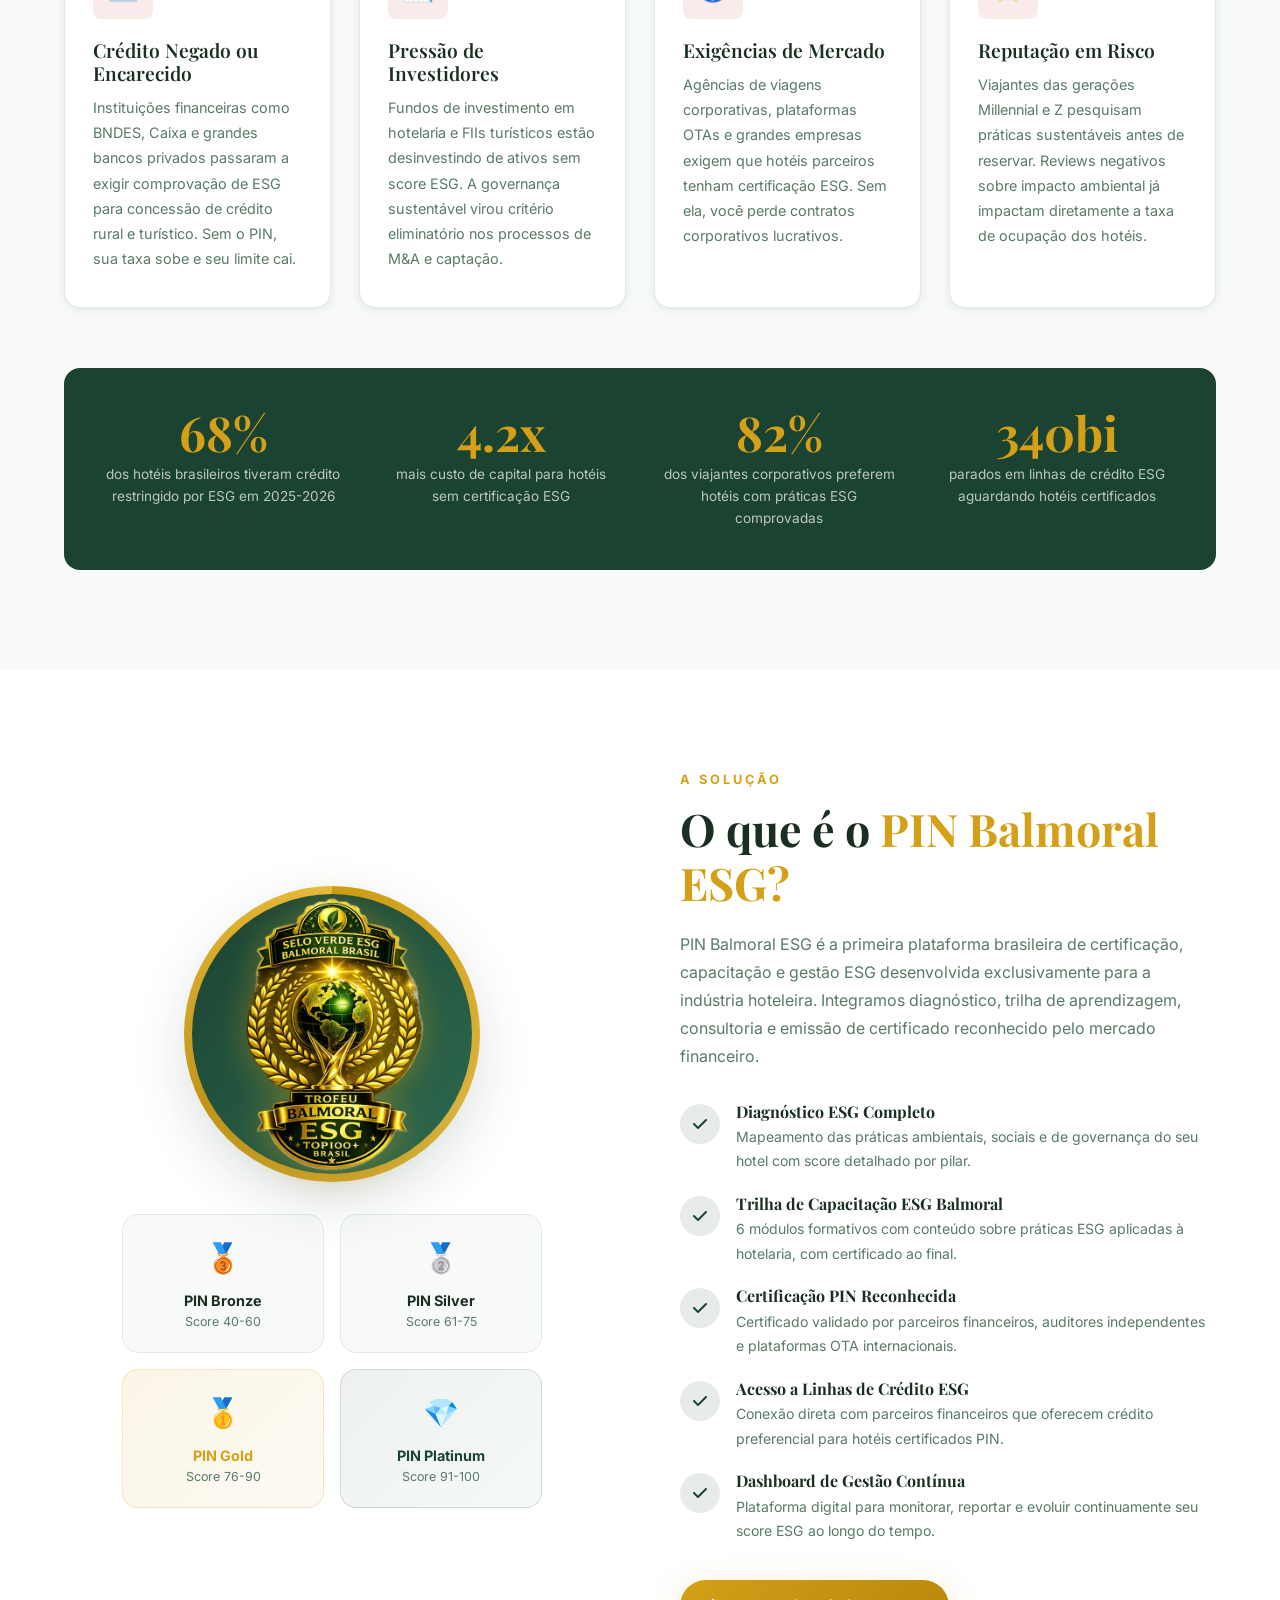
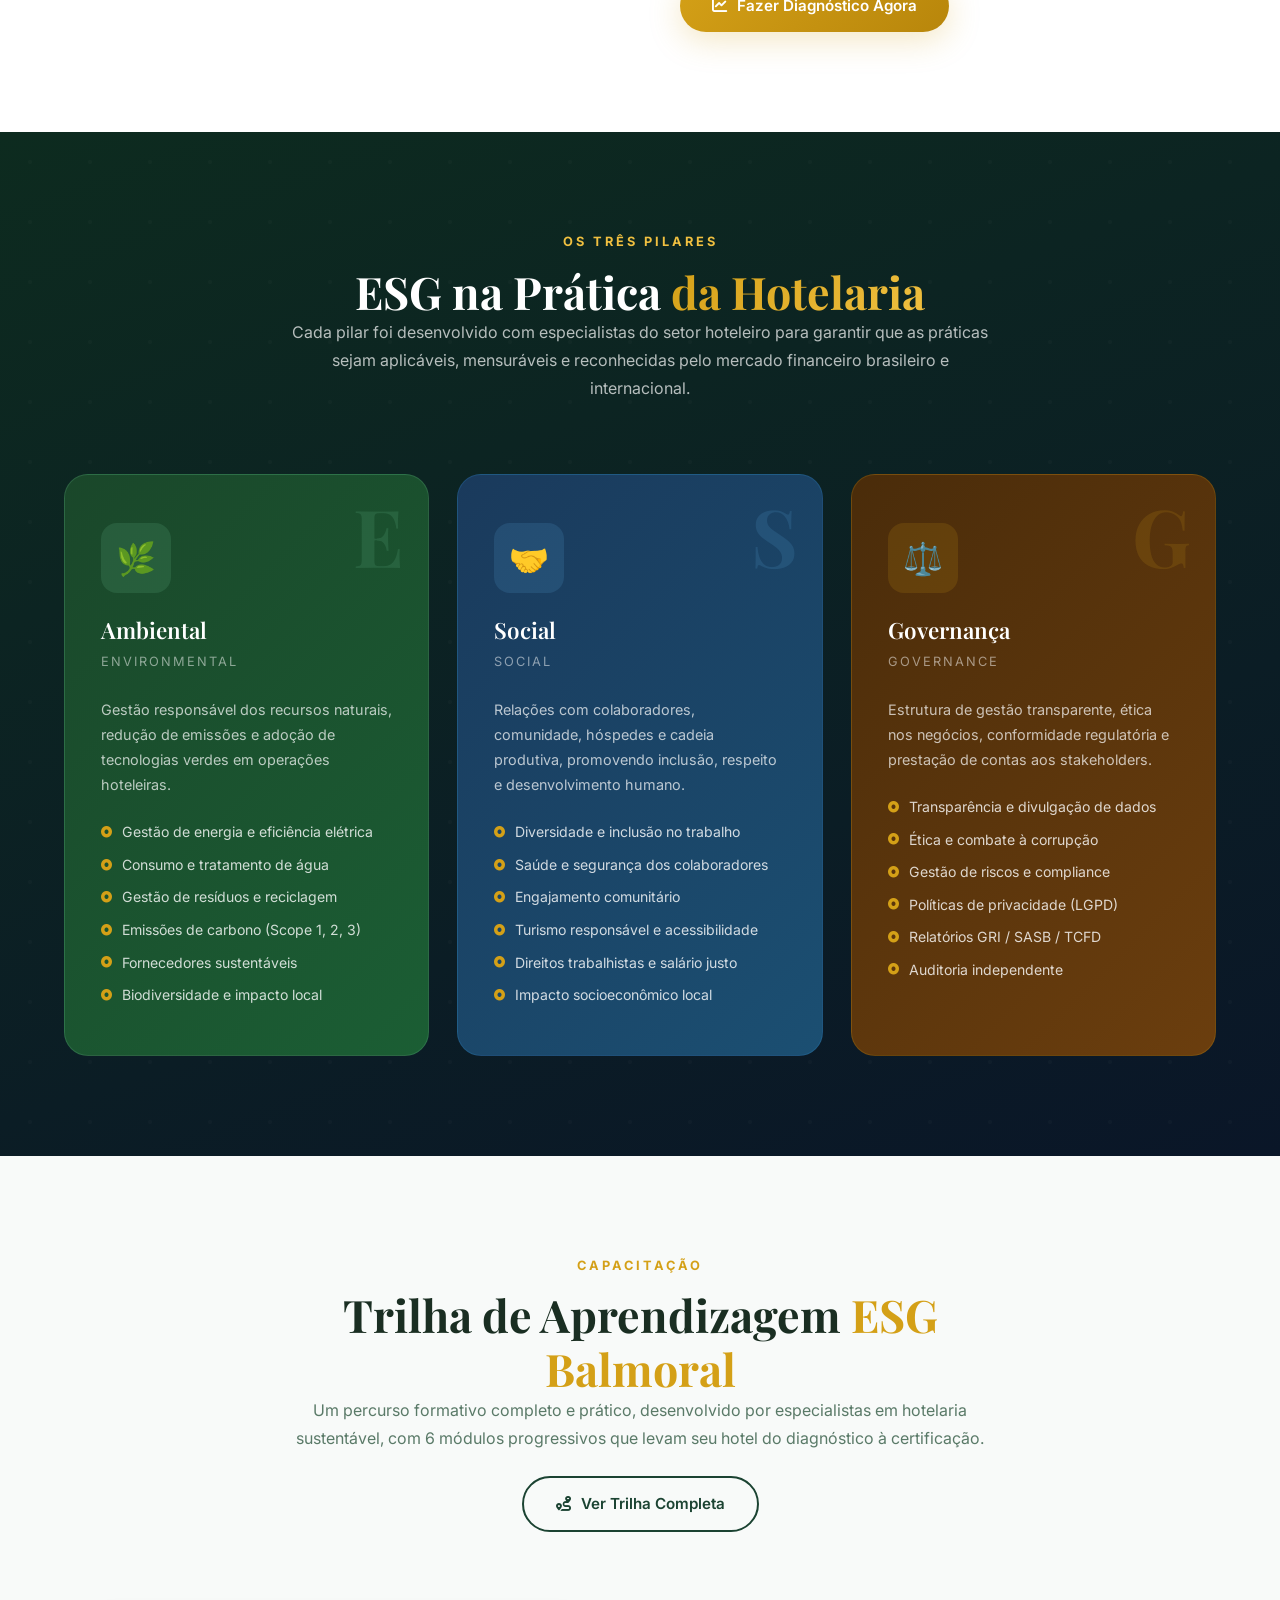
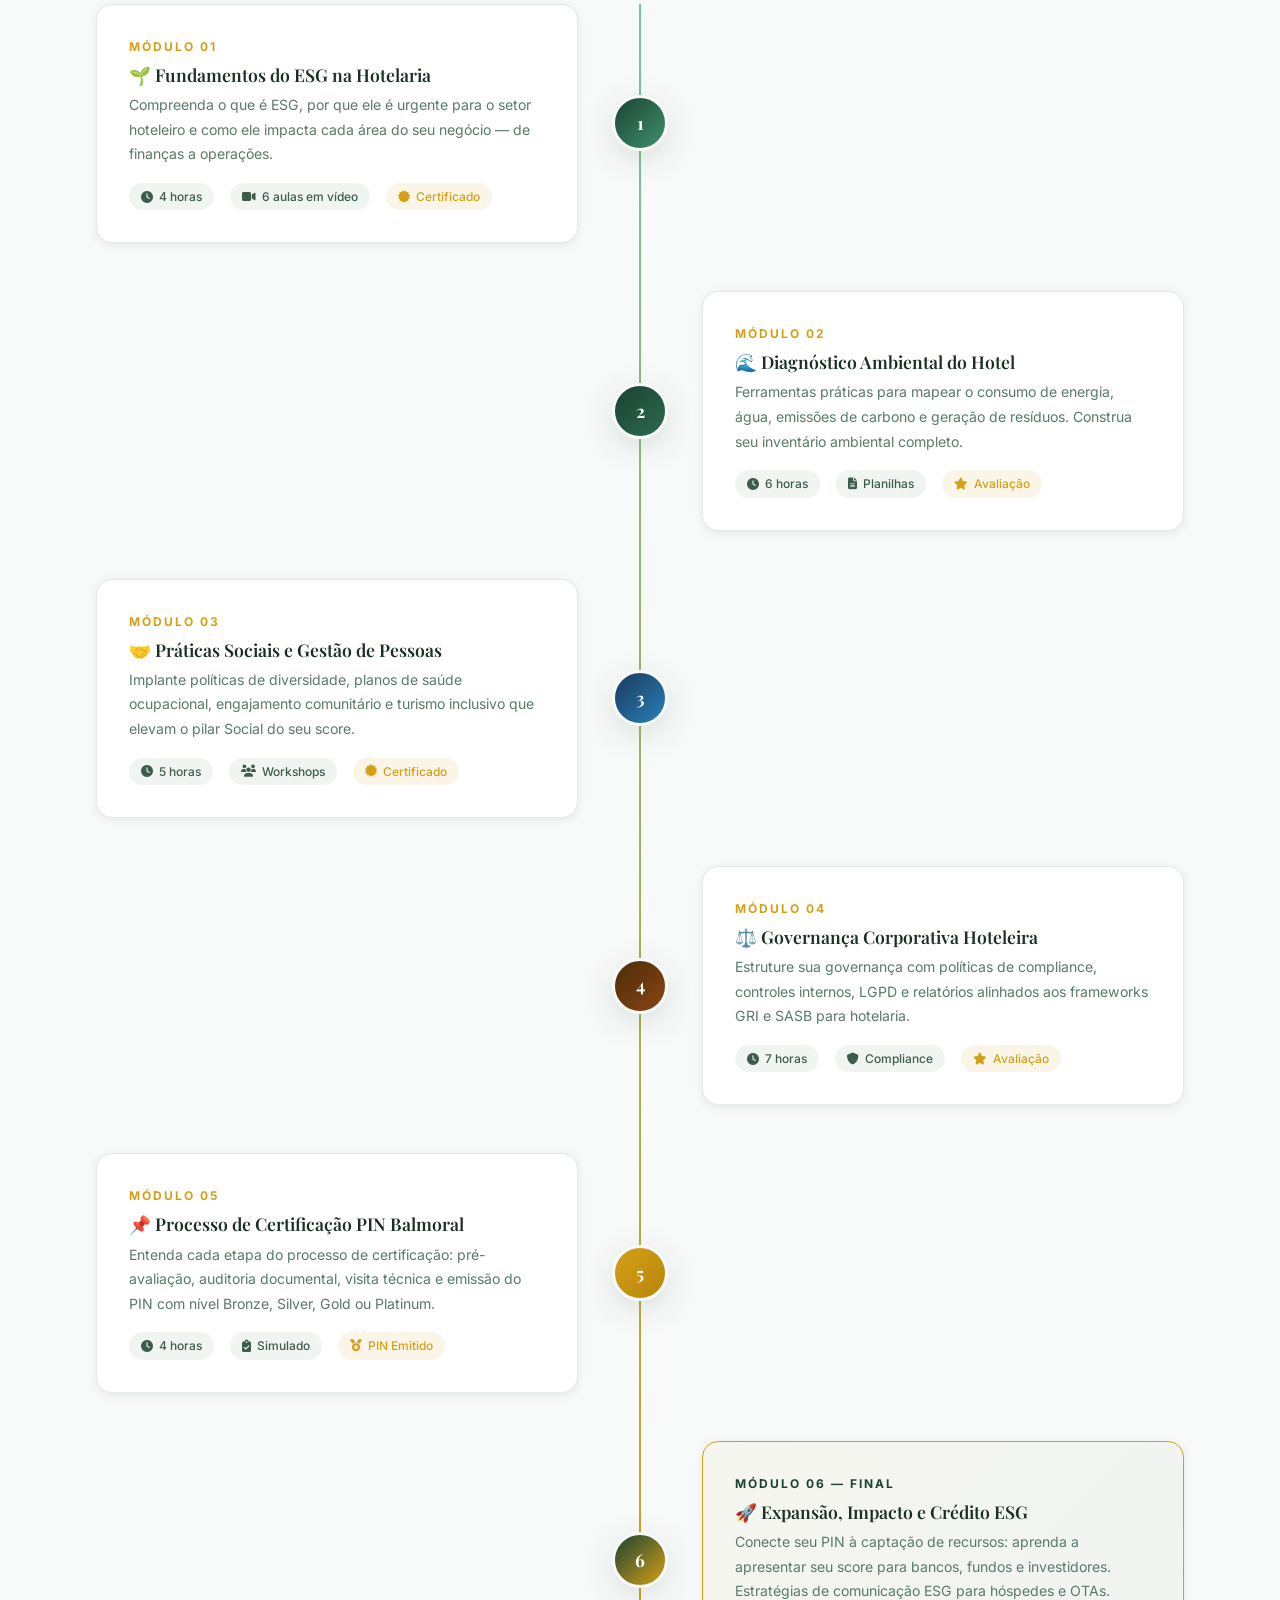
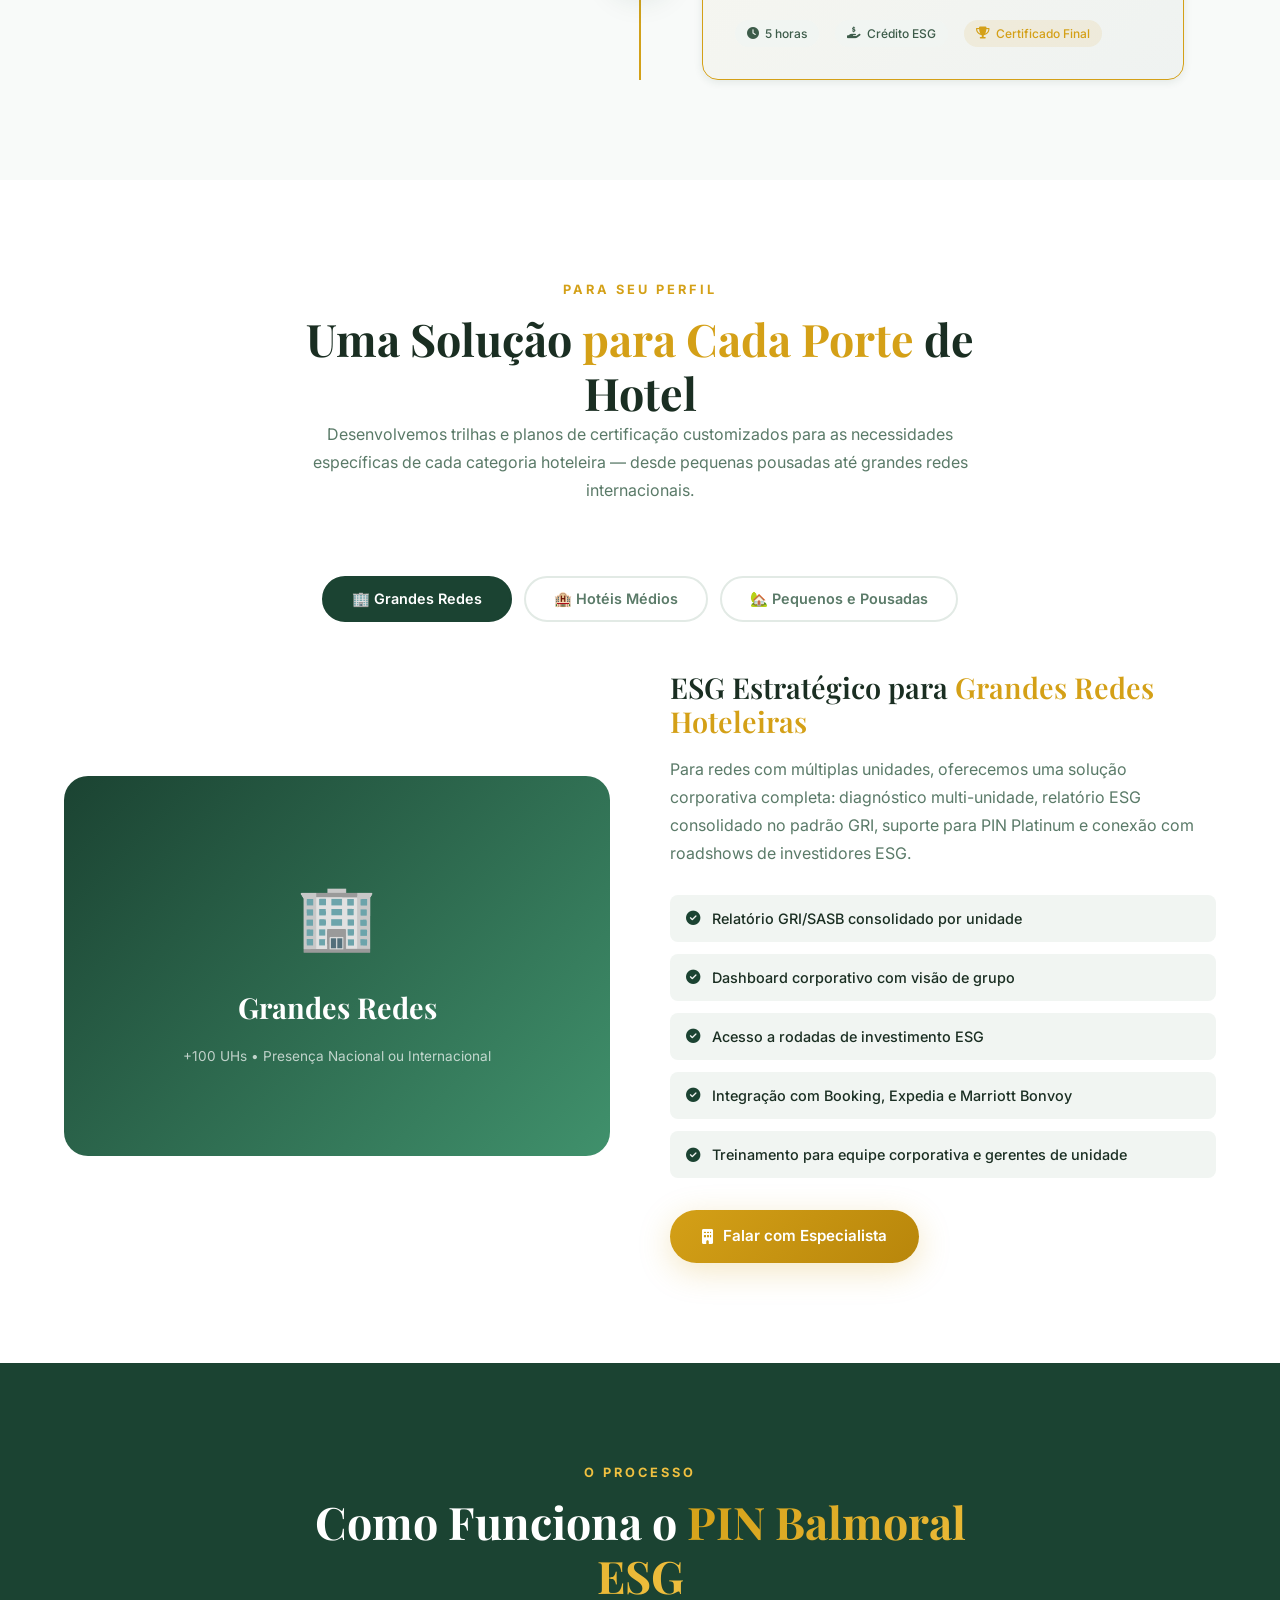
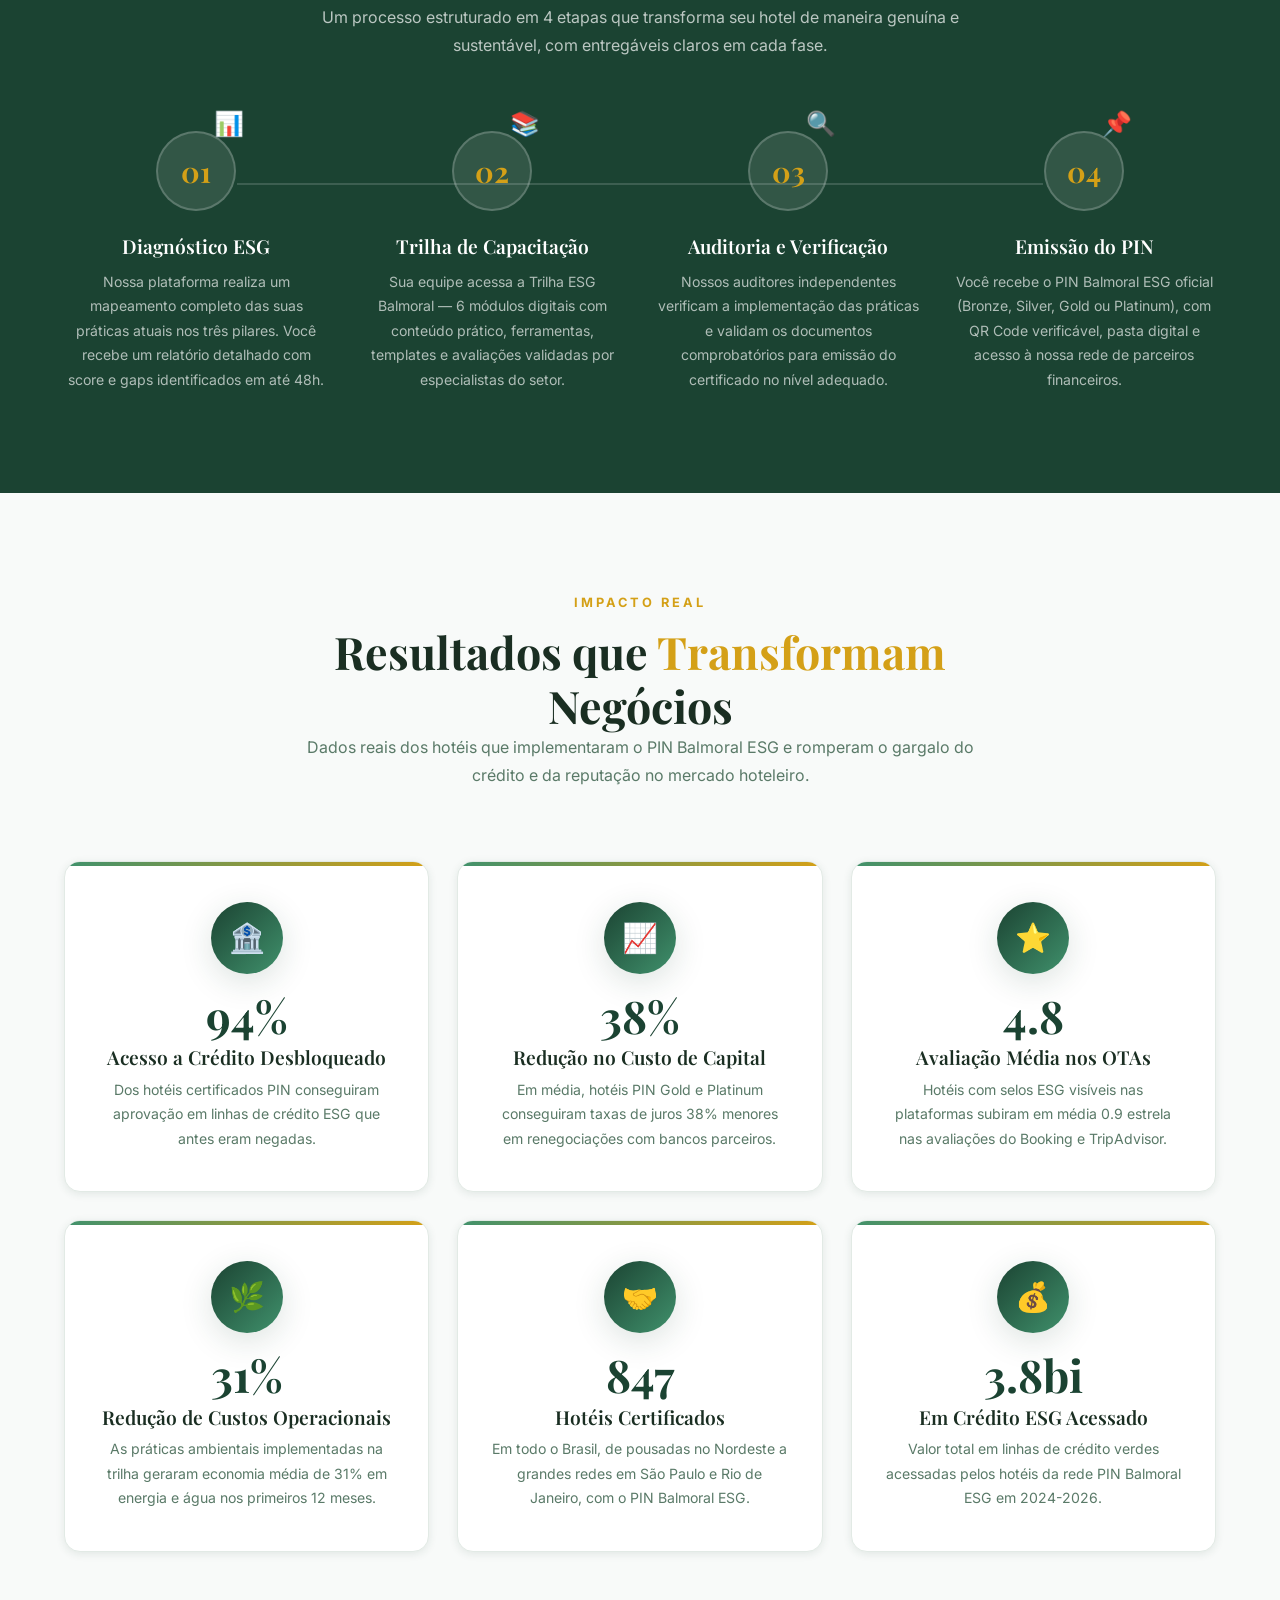
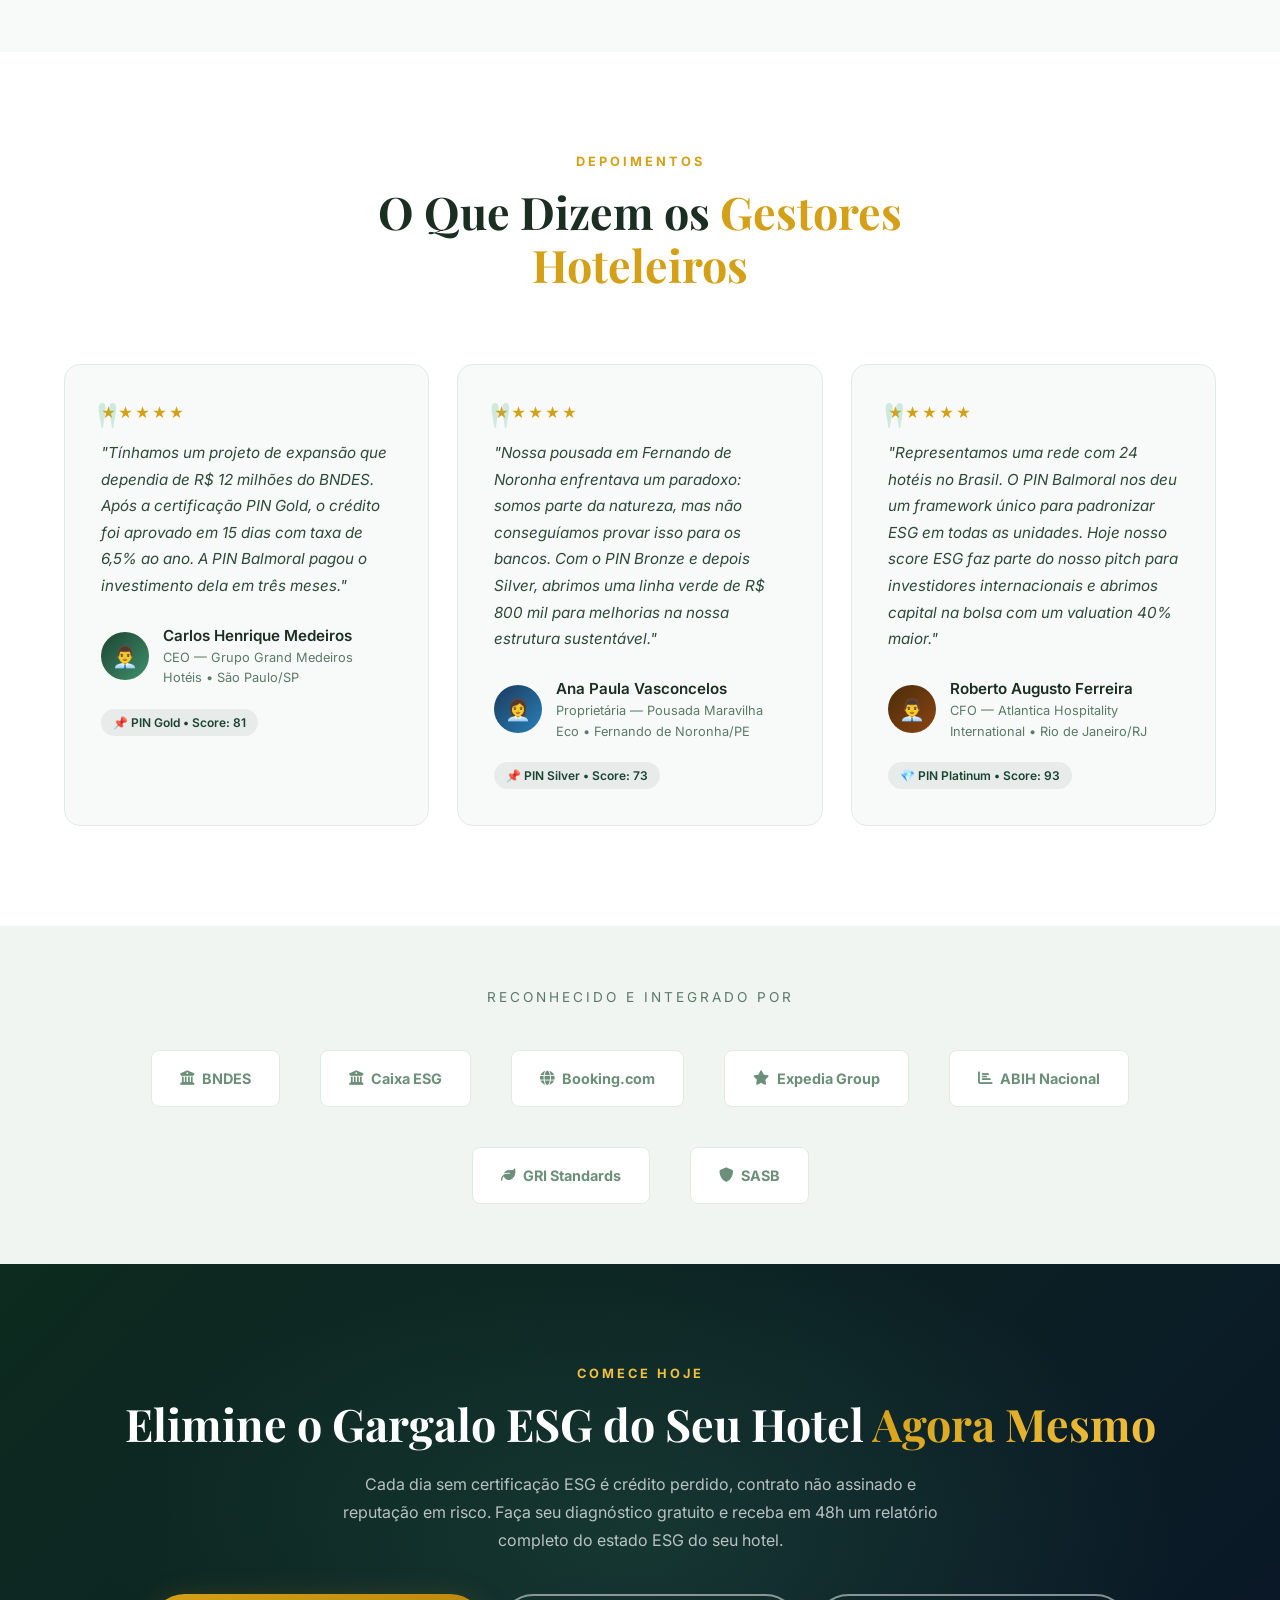
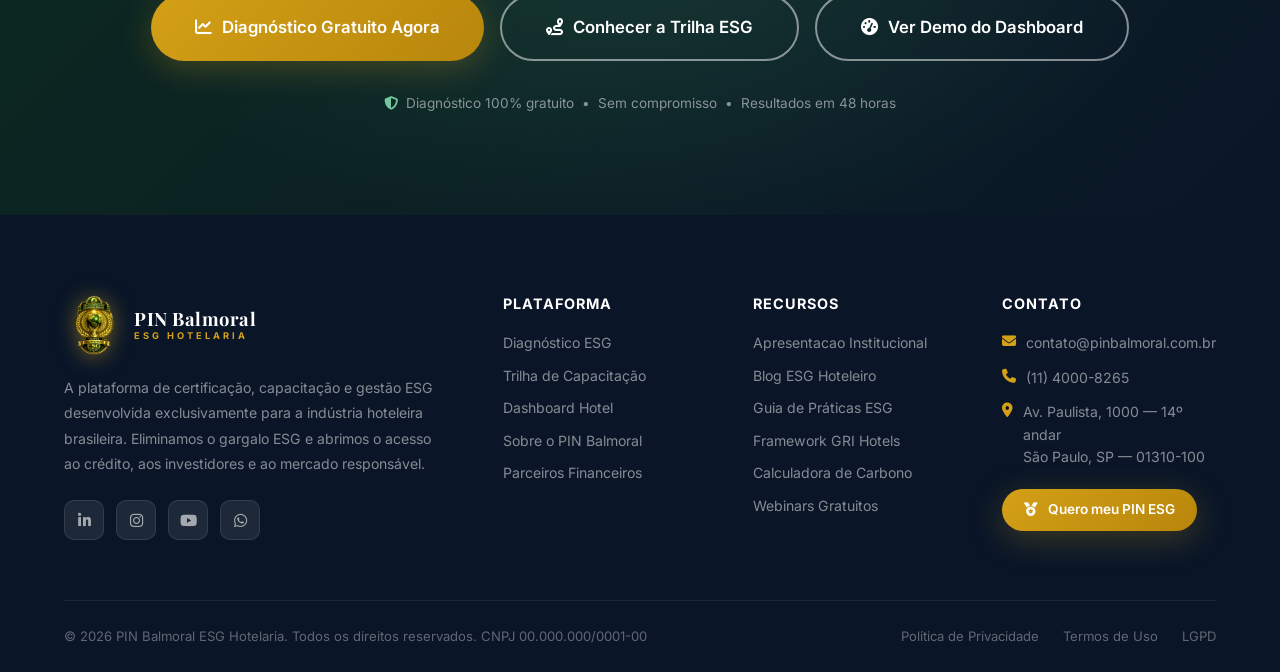
==== commit 8769ed44: "edicao menu bar" ====
--- a/index.html
+++ b/index.html
@@ -9,7 +9,7 @@
   <link rel="preconnect" href="https://fonts.gstatic.com" crossorigin />
   <link href="https://fonts.googleapis.com/css2?family=Inter:wght@300;400;500;600;700;800;900&family=Playfair+Display:ital,wght@0,400;0,600;0,700;1,400;1,600&display=swap" rel="stylesheet" />
   <link rel="stylesheet" href="https://cdnjs.cloudflare.com/ajax/libs/font-awesome/6.5.0/css/all.min.css" />
-  <link rel="stylesheet" href="css/style.css?v=4" />
+  <link rel="stylesheet" href="css/style.css?v=5" />
   <style>
     .active-link { color: var(--gold) !important; }
     .active-link::after { transform: scaleX(1) !important; }
--- a/css/style.css
+++ b/css/style.css
@@ -224,141 +224,131 @@
 .btn-sm { padding: 10px 22px; font-size: 0.85rem; }
 
 /* ===================================================
-   NAVIGATION
+   NAVIGATION - Modern 2026
    =================================================== */
 .navbar {
   position: fixed;
   top: 0; left: 0; right: 0;
   z-index: 1000;
-  padding: 20px 0;
-  transition: var(--transition);
-}
-
+  padding: 0;
+  transition: background 0.4s ease, box-shadow 0.4s ease;
+}
+.navbar::after {
+  content: "";
+  position: absolute;
+  bottom: 0; left: 0; right: 0;
+  height: 1px;
+  background: linear-gradient(90deg, transparent, rgba(212,160,23,0.35), transparent);
+  opacity: 0;
+  transition: opacity 0.4s ease;
+  pointer-events: none;
+}
 .navbar.scrolled {
-  background: rgba(13, 43, 31, 0.97);
-  backdrop-filter: blur(20px);
-  padding: 14px 0;
-  box-shadow: 0 4px 30px rgba(0,0,0,0.3);
-}
-
+  background: rgba(9, 25, 18, 0.95);
+  backdrop-filter: blur(28px);
+  -webkit-backdrop-filter: blur(28px);
+  box-shadow: 0 4px 32px rgba(0,0,0,0.4);
+}
+.navbar.scrolled::after { opacity: 1; }
 .navbar-inner {
   display: flex;
   align-items: center;
   justify-content: space-between;
-}
-
+  height: 76px;
+  gap: 12px;
+}
 .navbar-logo {
   display: flex;
   align-items: center;
-  gap: 12px;
-}
-
+  gap: 10px;
+  text-decoration: none;
+  flex-shrink: 0;
+}
 .logo-icon {
-  width: 100px !important;
-  height: 100px !important;
+  width: 60px !important;
+  height: 60px !important;
   background: transparent !important;
   border-radius: 0 !important;
-  display: flex;
-  align-items: center;
-  justify-content: center;
-  font-size: 1.4rem;
   overflow: visible !important;
-  flex-shrink: 0;
   box-shadow: none !important;
-}
-
+  display: flex;
+  align-items: center;
+  justify-content: center;
+}
 .logo-icon img {
-  width: 100px !important;
-  height: 100px !important;
+  width: 60px !important;
+  height: 60px !important;
   object-fit: contain !important;
   display: block !important;
-  filter: drop-shadow(0 2px 8px rgba(212,160,23,0.5));
+  filter: drop-shadow(0 2px 10px rgba(212,160,23,0.5));
   visibility: visible !important;
   opacity: 1 !important;
 }
-
-.logo-text {
-  display: flex;
-  flex-direction: column;
-  line-height: 1;
-}
-
-.logo-main {
-  font-family: var(--font-heading);
-  font-size: 1.3rem;
+.logo-text { display: flex; flex-direction: column; line-height: 1.2; }
+.logo-main { font-family: var(--font-heading); font-size: 1.15rem; font-weight: 700; color: var(--white); letter-spacing: 0.5px; }
+.logo-sub { font-size: 0.58rem; font-weight: 700; color: var(--gold); letter-spacing: 3px; text-transform: uppercase; }
+/* Nav Links - Modern Pill Group */
+.navbar-links {
+  display: flex;
+  align-items: center;
+  gap: 2px;
+  list-style: none;
+  background: rgba(255,255,255,0.06);
+  border: 1px solid rgba(255,255,255,0.1);
+  border-radius: 999px;
+  padding: 6px;
+  backdrop-filter: blur(12px);
+}
+.navbar-links a {
+  display: inline-flex;
+  align-items: center;
+  color: rgba(255,255,255,0.82);
+  font-family: var(--font-body);
+  font-size: 0.79rem;
+  font-weight: 500;
+  letter-spacing: 0.2px;
+  padding: 7px 13px;
+  border-radius: 999px;
+  transition: all 0.22s ease;
+  white-space: nowrap;
+  text-decoration: none;
+  border: none;
+  background: transparent;
+}
+.navbar-links a::after { display: none; }
+.navbar-links a:hover { background: rgba(212,160,23,0.15); color: #FFE082; transform: none; box-shadow: none; }
+.navbar-links a.active,
+.navbar-links a.active-link {
+  background: linear-gradient(135deg, #D4A017 0%, #F0C040 60%, #C8940A 100%);
+  color: #0D2B1F !important;
   font-weight: 700;
-  color: var(--white);
-  letter-spacing: 1px;
-}
-
-.logo-sub {
-  font-size: 0.65rem;
-  font-weight: 600;
-  color: var(--gold);
-  letter-spacing: 3px;
-  text-transform: uppercase;
-}
-
-.navbar-links {
-  display: flex;
-  align-items: center;
-  gap: 10px;
-}
-
-.navbar-links a {
-  color: rgba(255,255,255,0.92);
-  font-family: 'Lora', 'Cormorant Garamond', Georgia, serif;
-  font-size: 0.82rem;
-  font-weight: 600;
-  letter-spacing: 0.6px;
-  transition: all 0.25s ease;
-  position: relative;
-  padding: 7px 14px;
-  border: 1.5px solid rgba(212,160,23,0.45);
-  border-radius: 999px;
-  background: rgba(212,160,23,0.06);
-  text-decoration: none;
-  white-space: nowrap;
-}
-
-.navbar-links a::after {
-  display: none;
-}
-
-.navbar-links a:hover {
-  color: #0D2B1F;
-  background: linear-gradient(135deg, #D4A017 0%, #F0C040 100%);
-  border-color: #D4A017;
-  box-shadow: 0 4px 18px rgba(212,160,23,0.45);
-  transform: translateY(-1px);
-}
-
-.navbar-links a.active {
-  color: #0D2B1F;
-  background: linear-gradient(135deg, #D4A017 0%, #F0C040 100%);
-  border-color: #D4A017;
-  box-shadow: 0 4px 16px rgba(212,160,23,0.4);
-}
-
-.navbar-cta { display: flex; align-items: center; gap: 16px; }
-
+  box-shadow: 0 2px 14px rgba(212,160,23,0.45);
+}
+/* CTA Buttons */
+.navbar-cta { display: flex; align-items: center; gap: 10px; flex-shrink: 0; }
+.navbar-cta .btn { padding: 9px 18px !important; font-size: 0.8rem !important; font-weight: 600 !important; border-radius: 999px !important; letter-spacing: 0.2px; }
+.navbar-cta .btn-outline { background: transparent !important; color: rgba(255,255,255,0.9) !important; border: 1.5px solid rgba(212,160,23,0.5) !important; }
+.navbar-cta .btn-outline:hover { background: rgba(212,160,23,0.12) !important; border-color: var(--gold) !important; color: #FFE082 !important; transform: translateY(-1px) !important; box-shadow: none !important; }
+.navbar-cta .btn-primary { background: linear-gradient(135deg, #D4A017 0%, #B8860B 100%) !important; color: #0D2B1F !important; font-weight: 700 !important; box-shadow: 0 4px 18px rgba(212,160,23,0.4) !important; }
+.navbar-cta .btn-primary:hover { transform: translateY(-2px) !important; box-shadow: 0 8px 28px rgba(212,160,23,0.55) !important; background: linear-gradient(135deg, #F0C040 0%, #D4A017 100%) !important; }
+/* Hamburger - animated X */
 .hamburger {
   display: none;
   flex-direction: column;
   gap: 5px;
   cursor: pointer;
-  padding: 4px;
-}
-.hamburger span {
-  display: block;
-  width: 26px;
-  height: 2px;
-  background: var(--white);
-  border-radius: 2px;
-  transition: var(--transition);
-}
-
-/* ===================================================
+  padding: 8px;
+  border-radius: 10px;
+  border: 1.5px solid rgba(255,255,255,0.15);
+  transition: all 0.25s ease;
+  background: rgba(255,255,255,0.05);
+}
+.hamburger:hover { border-color: var(--gold); background: rgba(212,160,23,0.1); }
+.hamburger span { display: block; width: 22px; height: 2px; background: var(--white); border-radius: 2px; transition: all 0.3s ease; transform-origin: center; }
+.hamburger.open span:nth-child(1) { transform: translateY(7px) rotate(45deg); }
+.hamburger.open span:nth-child(2) { opacity: 0; transform: scaleX(0); }
+.hamburger.open span:nth-child(3) { transform: translateY(-7px) rotate(-45deg); }
+
    HERO SECTION
    =================================================== */
 .hero {
@@ -1995,21 +1985,25 @@
 }
 
 @media (max-width: 768px) {
-  .navbar-links { display: none; }
-  .navbar-links.open {
-    display: flex;
-    flex-direction: column;
+  .navbar-links {
+    display: none;
     position: absolute;
     top: 100%; left: 0; right: 0;
-    background: rgba(13,43,31,0.98);
-    backdrop-filter: blur(20px);
-    padding: 24px;
-    gap: 20px;
-    border-top: 1px solid rgba(255,255,255,0.1);
+    flex-direction: column;
+    align-items: stretch;
+    background: rgba(9, 25, 18, 0.98);
+    backdrop-filter: blur(28px);
+    border-radius: 0 0 20px 20px;
+    border: 1px solid rgba(212,160,23,0.2);
+    border-top: none;
+    padding: 16px 20px 24px;
+    gap: 4px;
+    box-shadow: 0 20px 40px rgba(0,0,0,0.4);
   }
+  .navbar-links.open { display: flex; }
+  .navbar-links a { border-radius: 12px !important; padding: 12px 16px !important; font-size: 0.9rem !important; }
   .hamburger { display: flex; }
-  .navbar.scrolled .navbar-links.open { top: 100%; }
-  .navbar-cta .btn { display: none; }
+  .navbar-cta .btn:first-child { display: none; }
   .navbar-cta .btn:last-child { display: inline-flex; }
   .section-padding { padding: 72px 0; }
   .steps-grid { grid-template-columns: 1fr; }
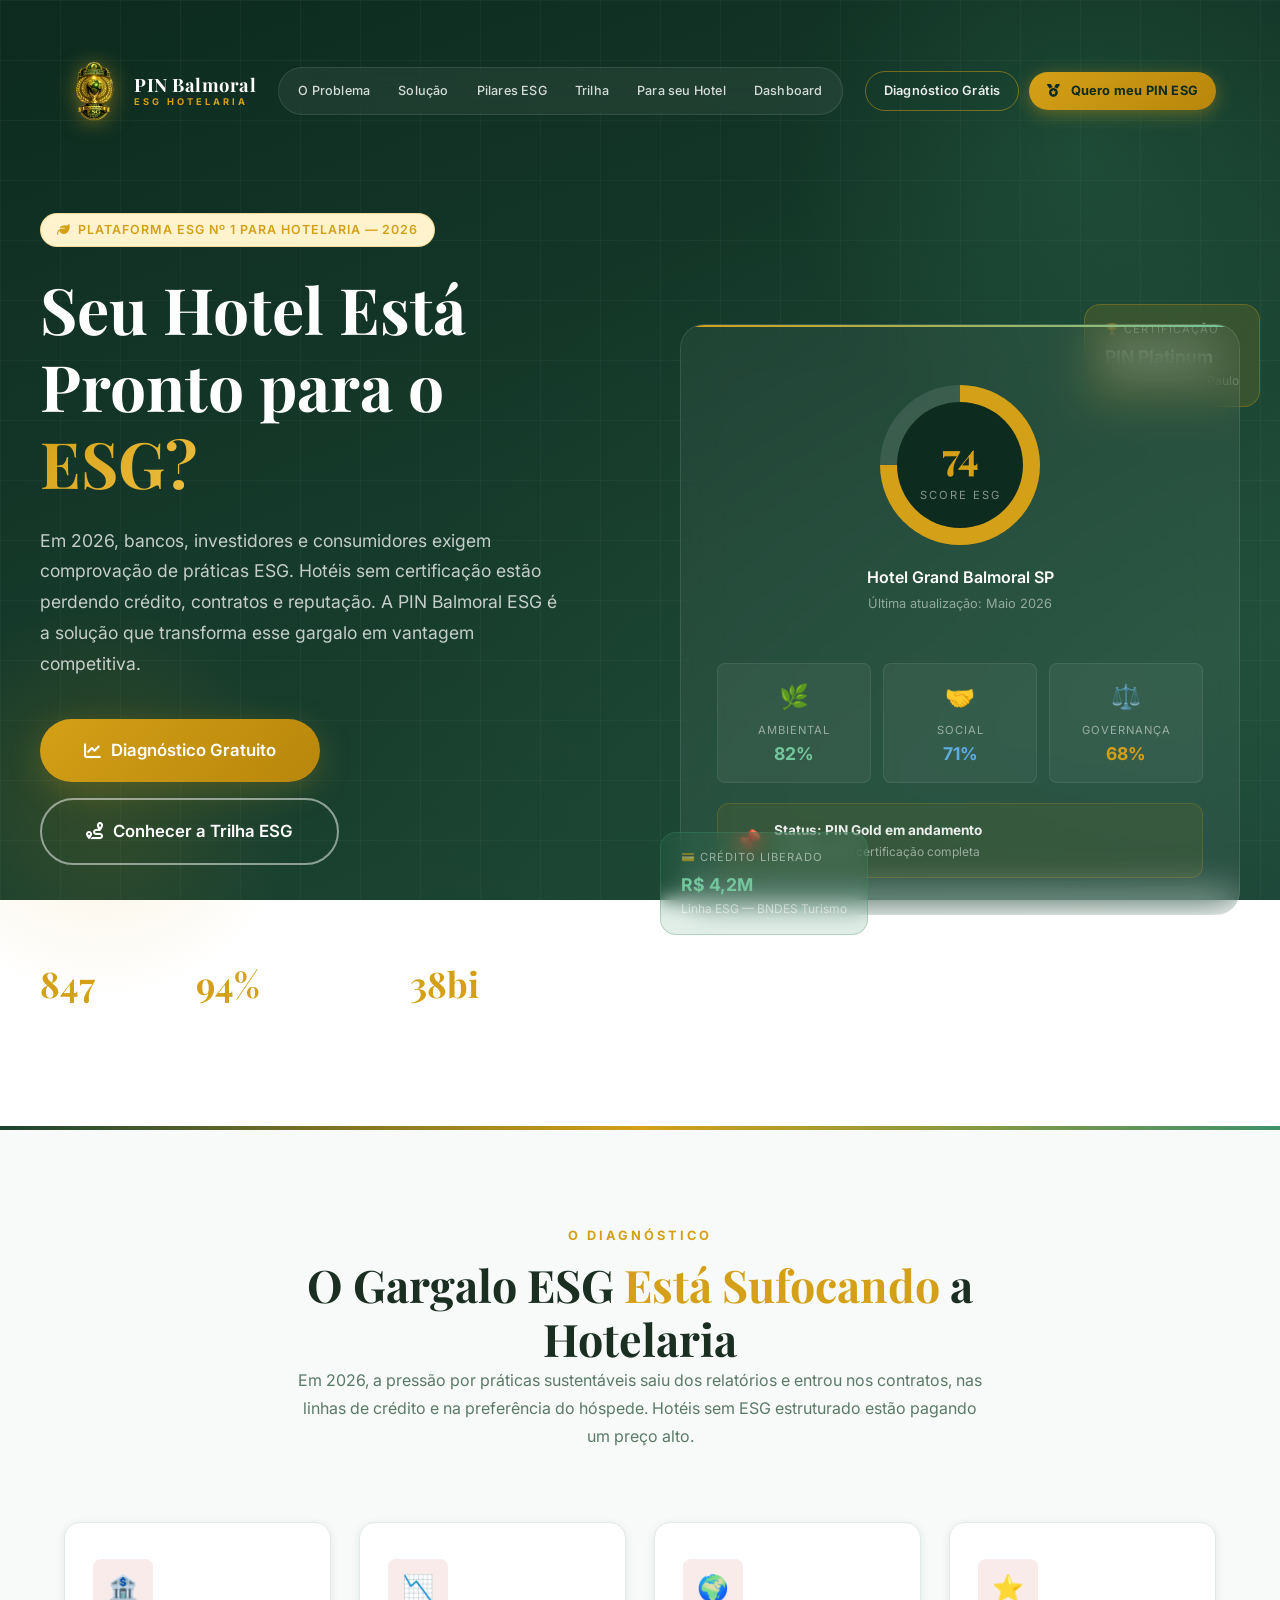
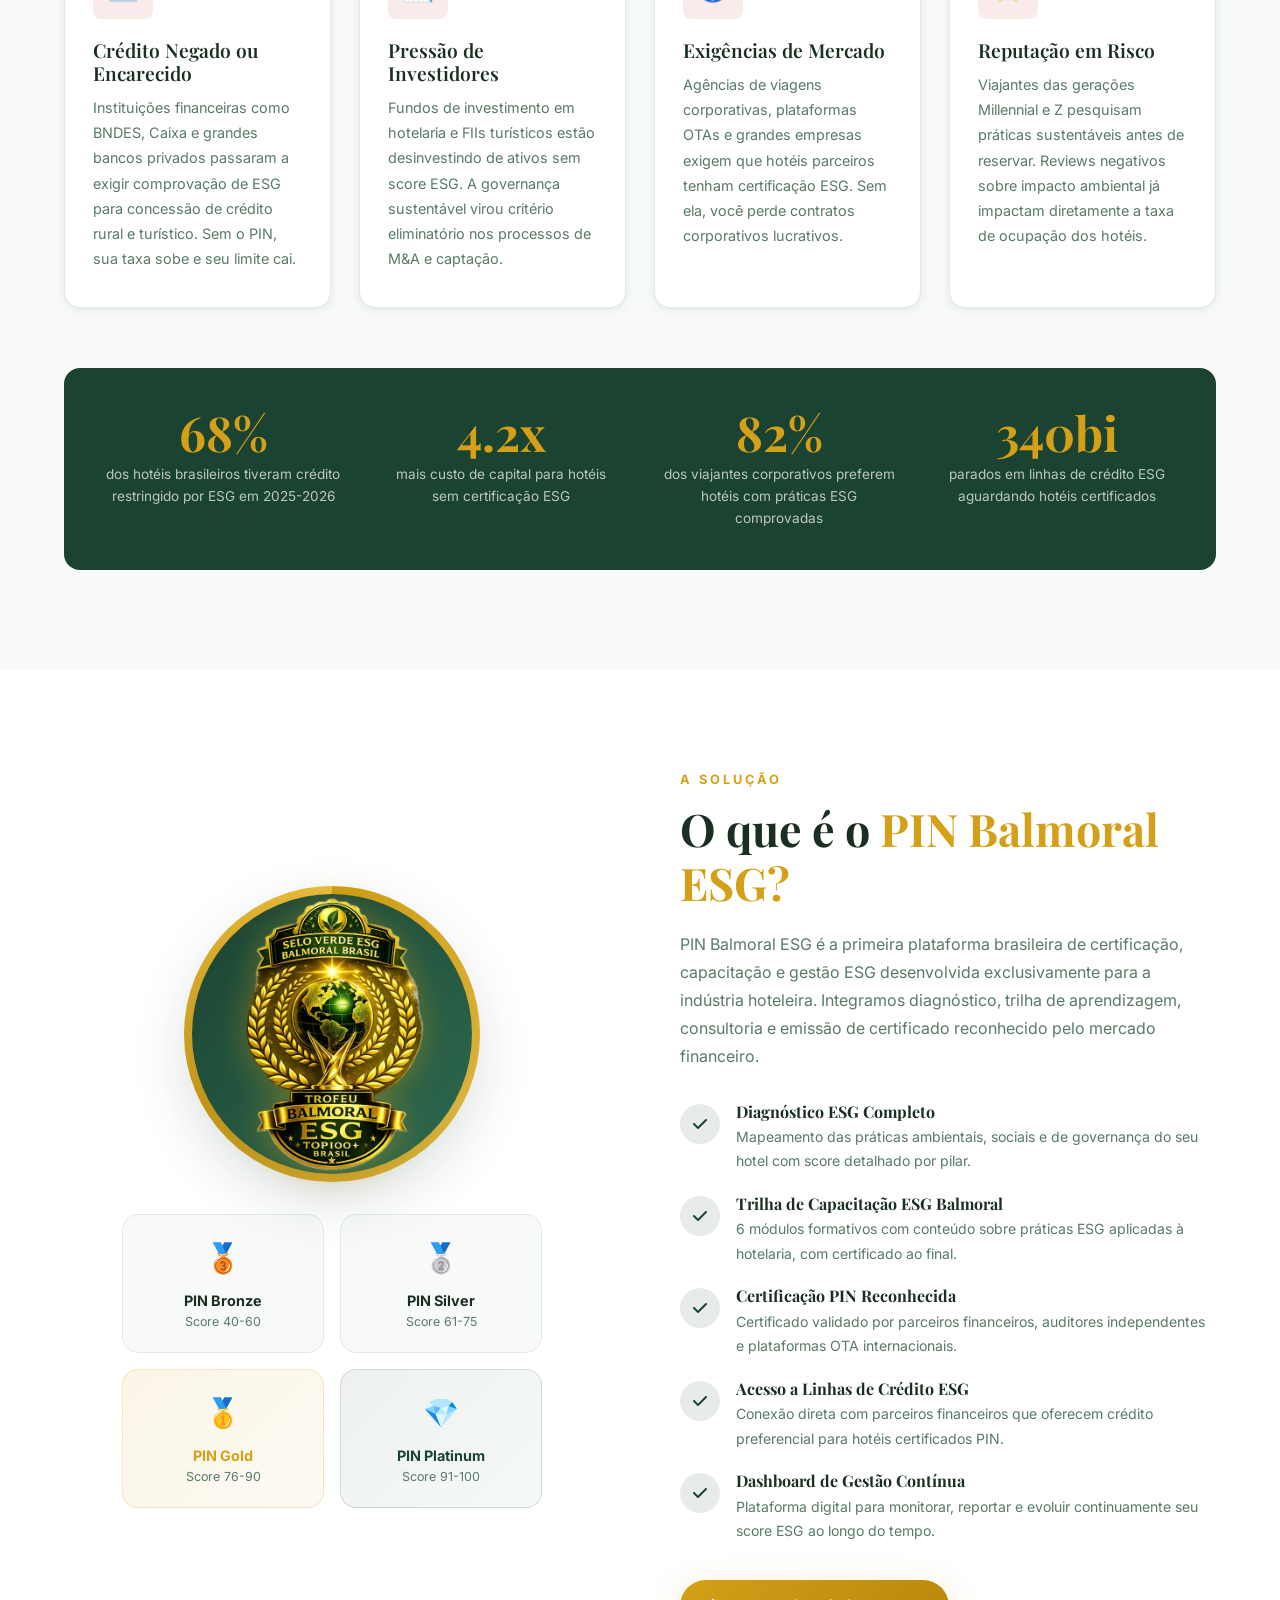
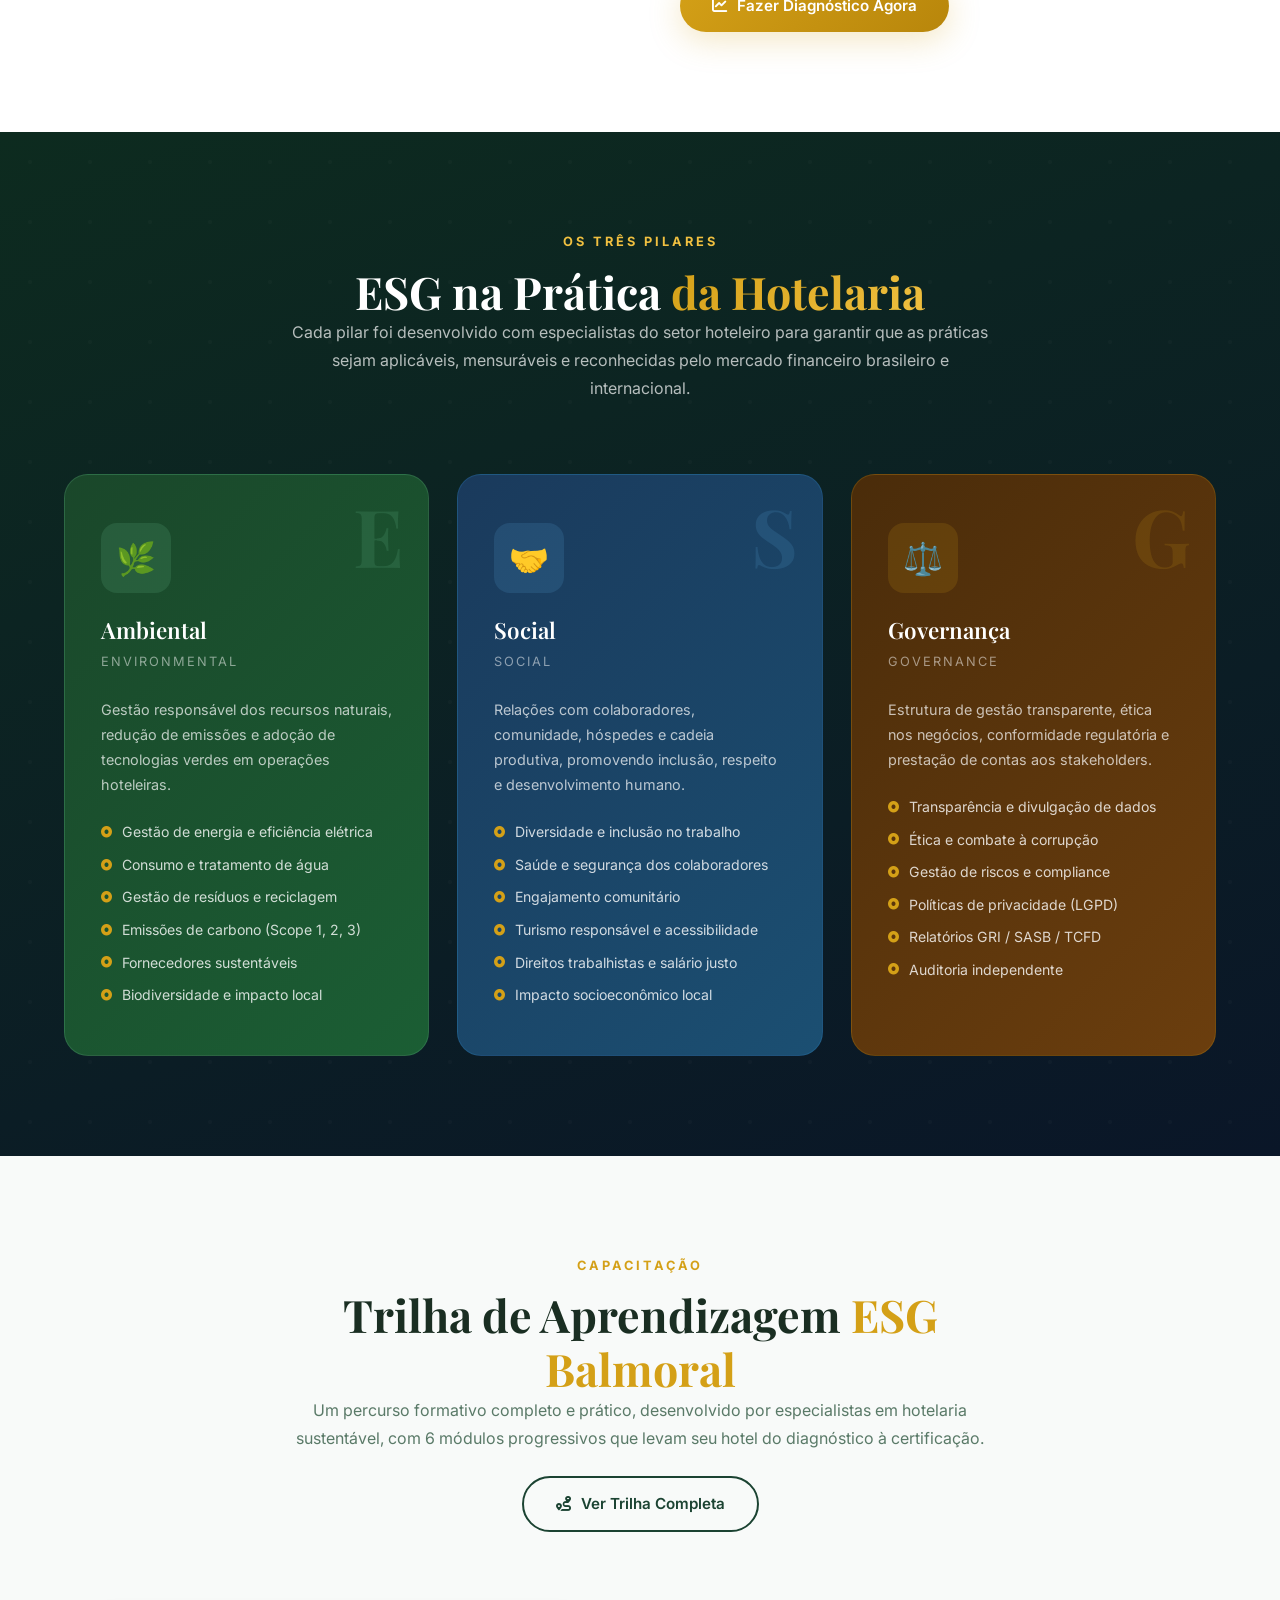
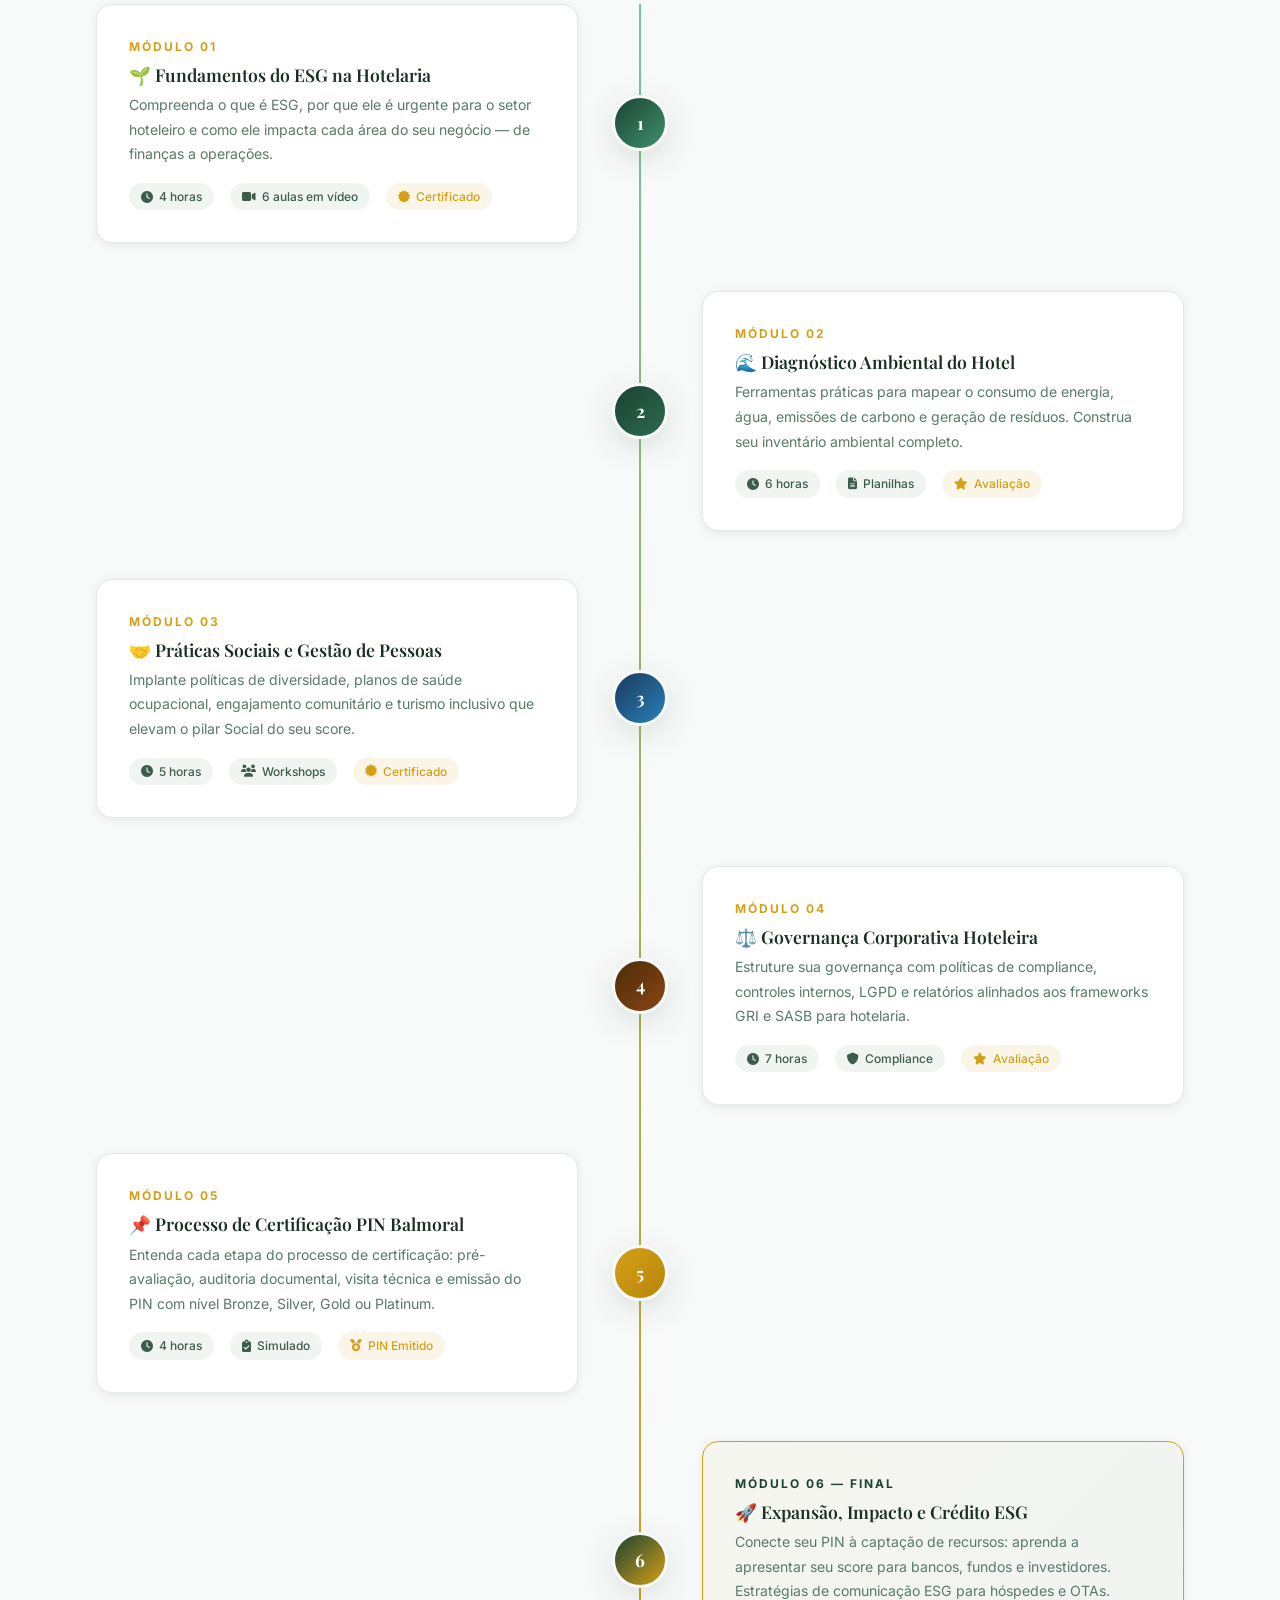
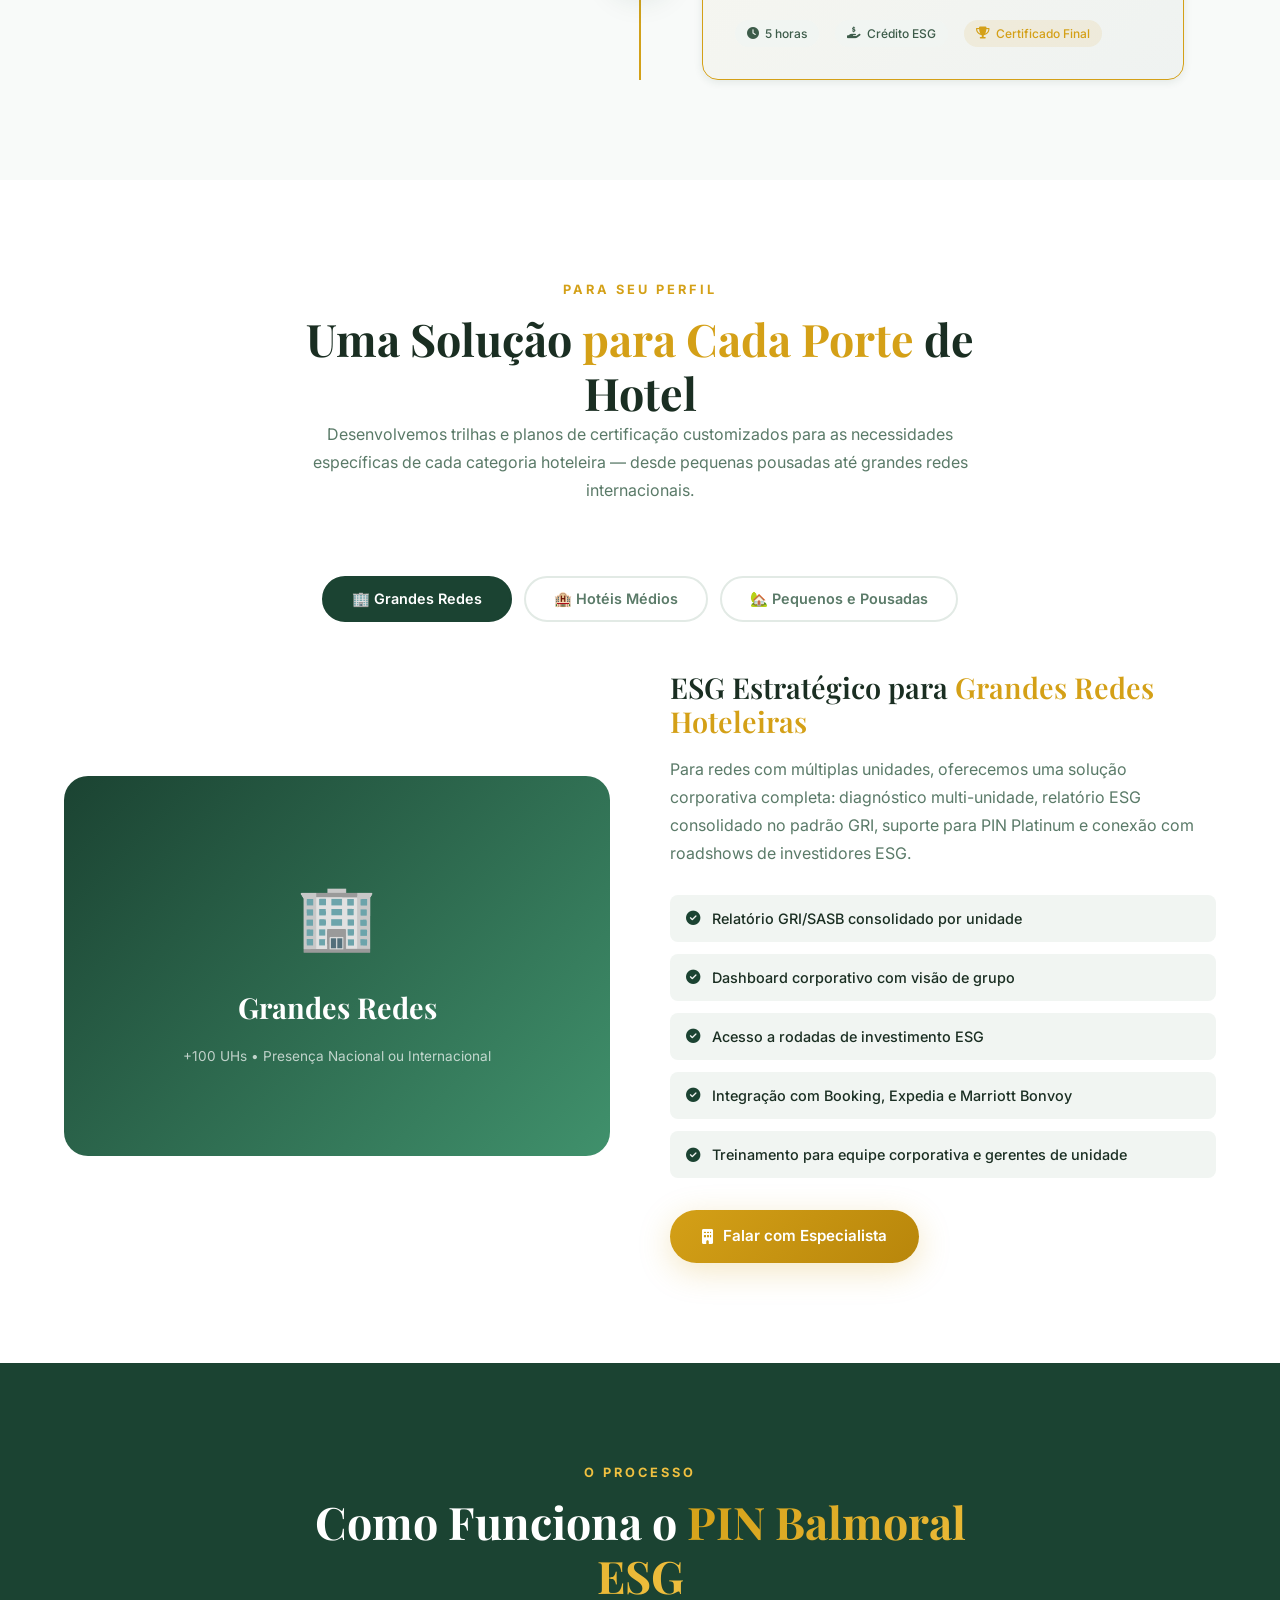
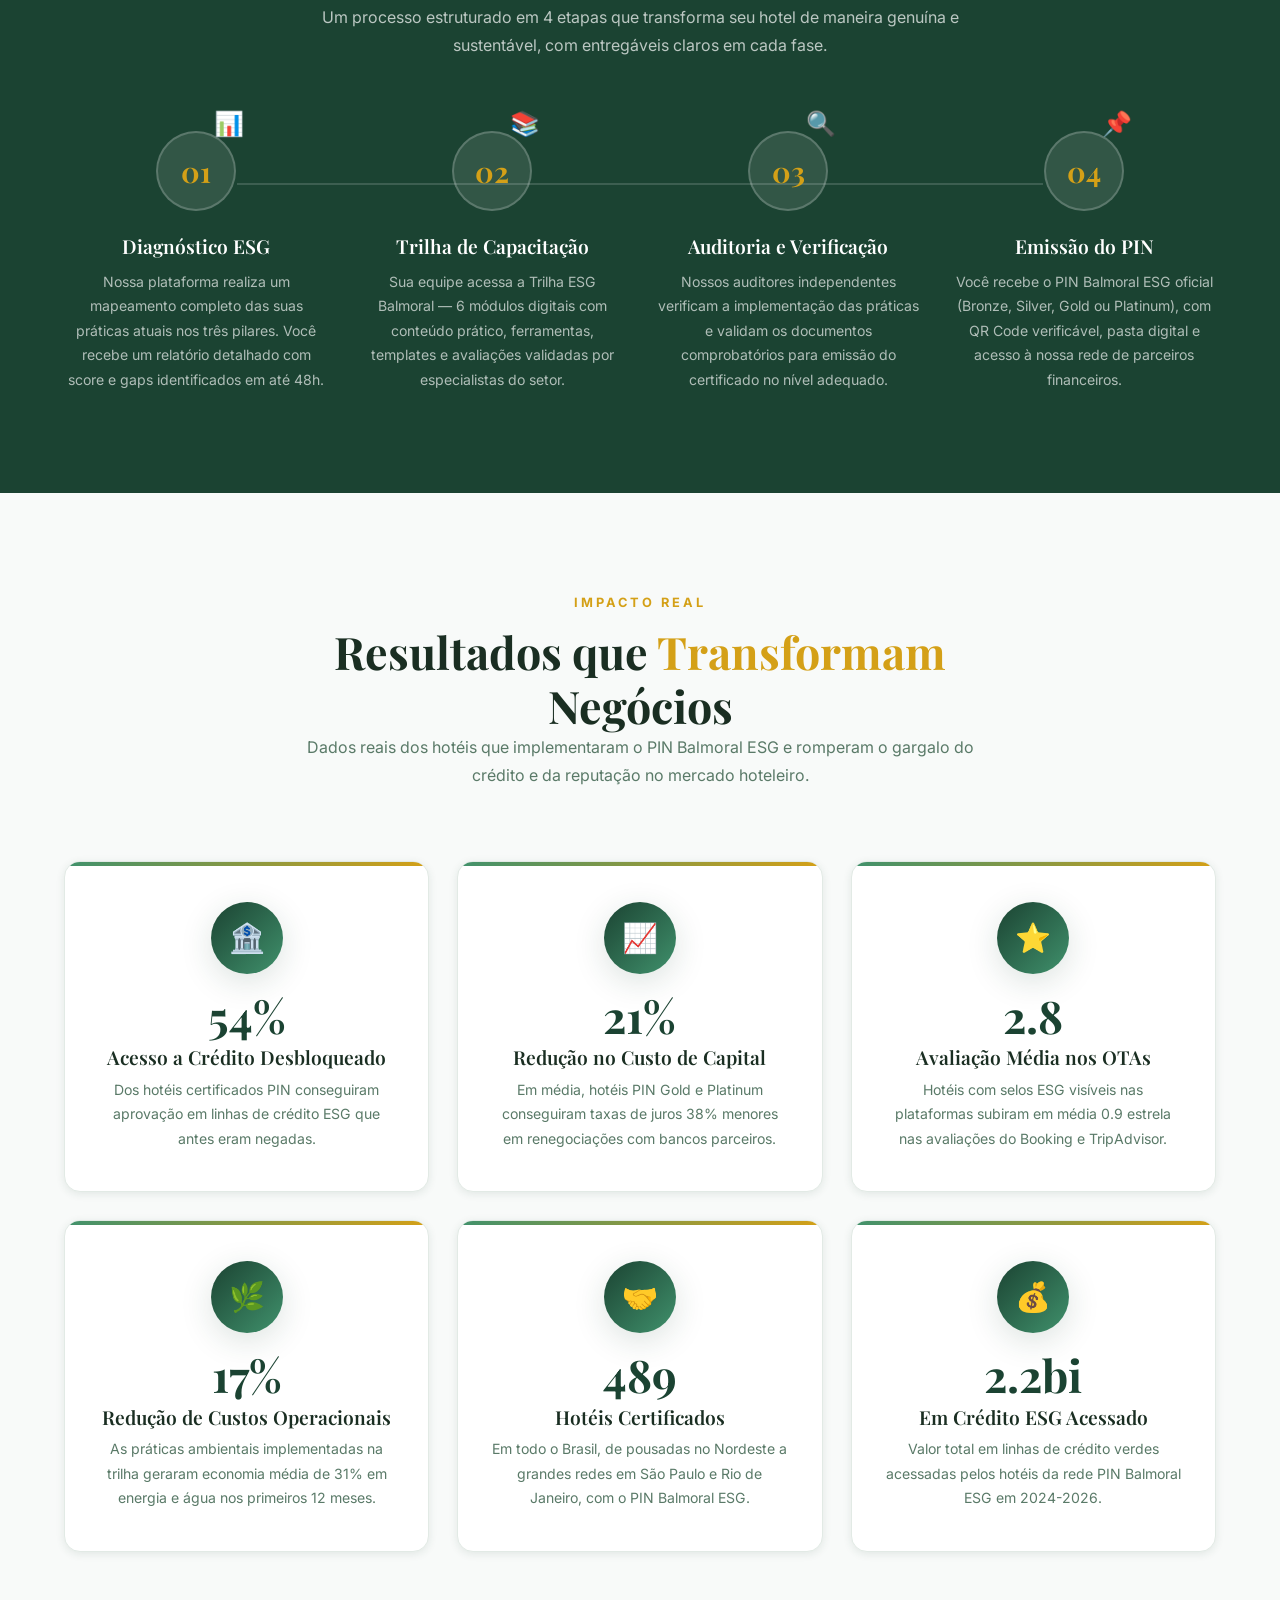
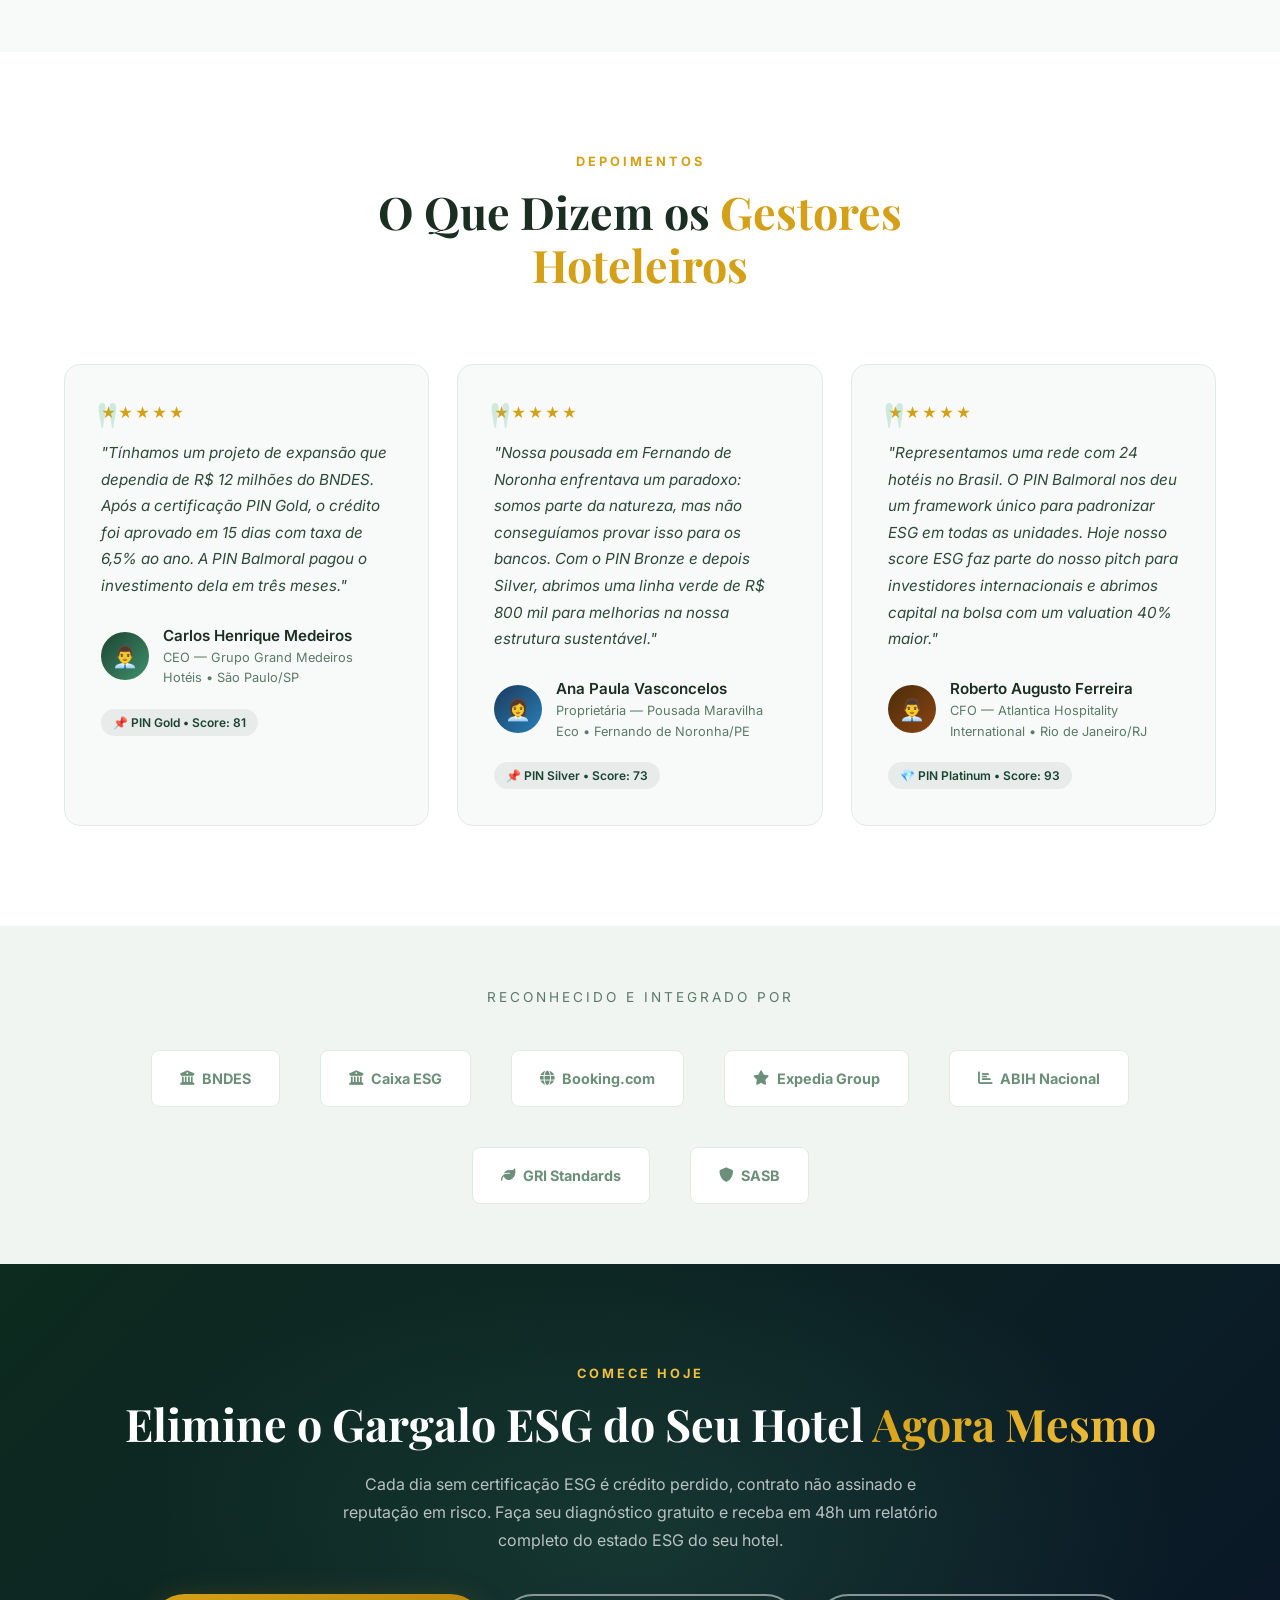
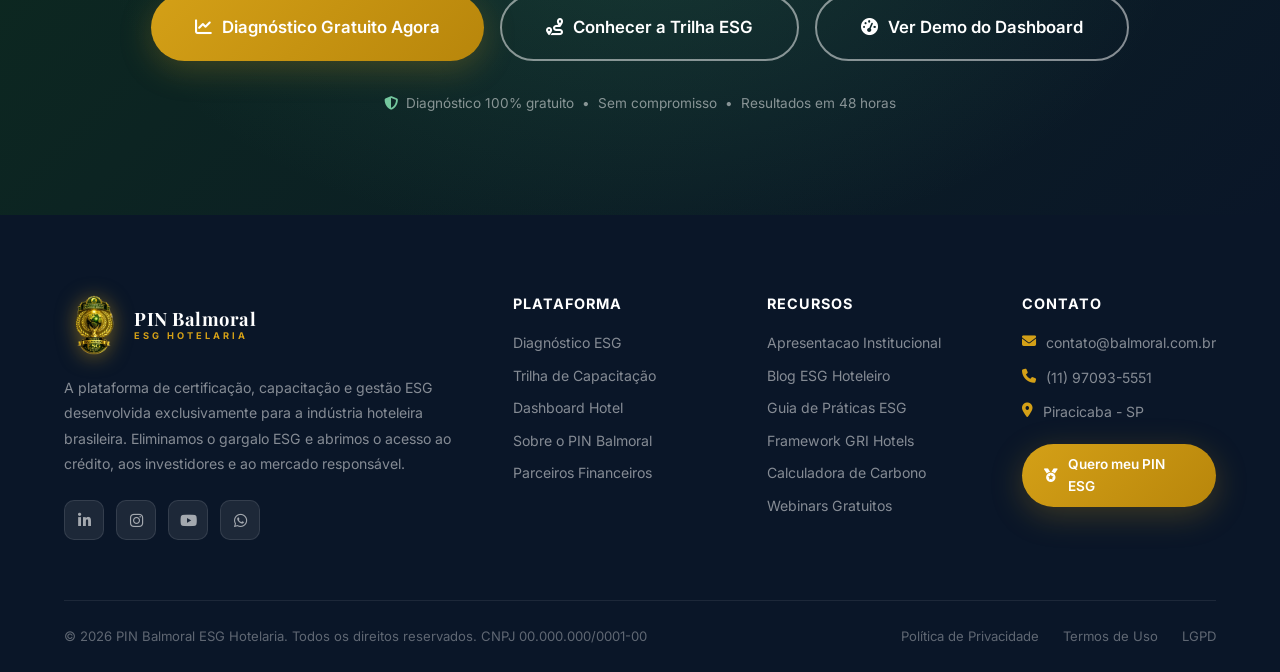
==== commit ab341c74: "Padroniza dados de contato em todas as paginas" ====
--- a/index.html
+++ b/index.html
@@ -872,16 +872,15 @@
         <h5>Contato</h5>
         <div class="footer-contact-item">
           <i class="fa-solid fa-envelope"></i>
-          contato@pinbalmoral.com.br
+          contato@balmoral.com.br
         </div>
         <div class="footer-contact-item">
           <i class="fa-solid fa-phone"></i>
-          (11) 4000-8265
+          (11) 97093-5551
         </div>
         <div class="footer-contact-item">
           <i class="fa-solid fa-location-dot"></i>
-          Av. Paulista, 1000 — 14º andar<br>
-          São Paulo, SP — 01310-100
+          Piracicaba - SP
         </div>
         <div style="margin-top:20px;">
           <a href="diagnostico.html" class="btn btn-primary btn-sm">
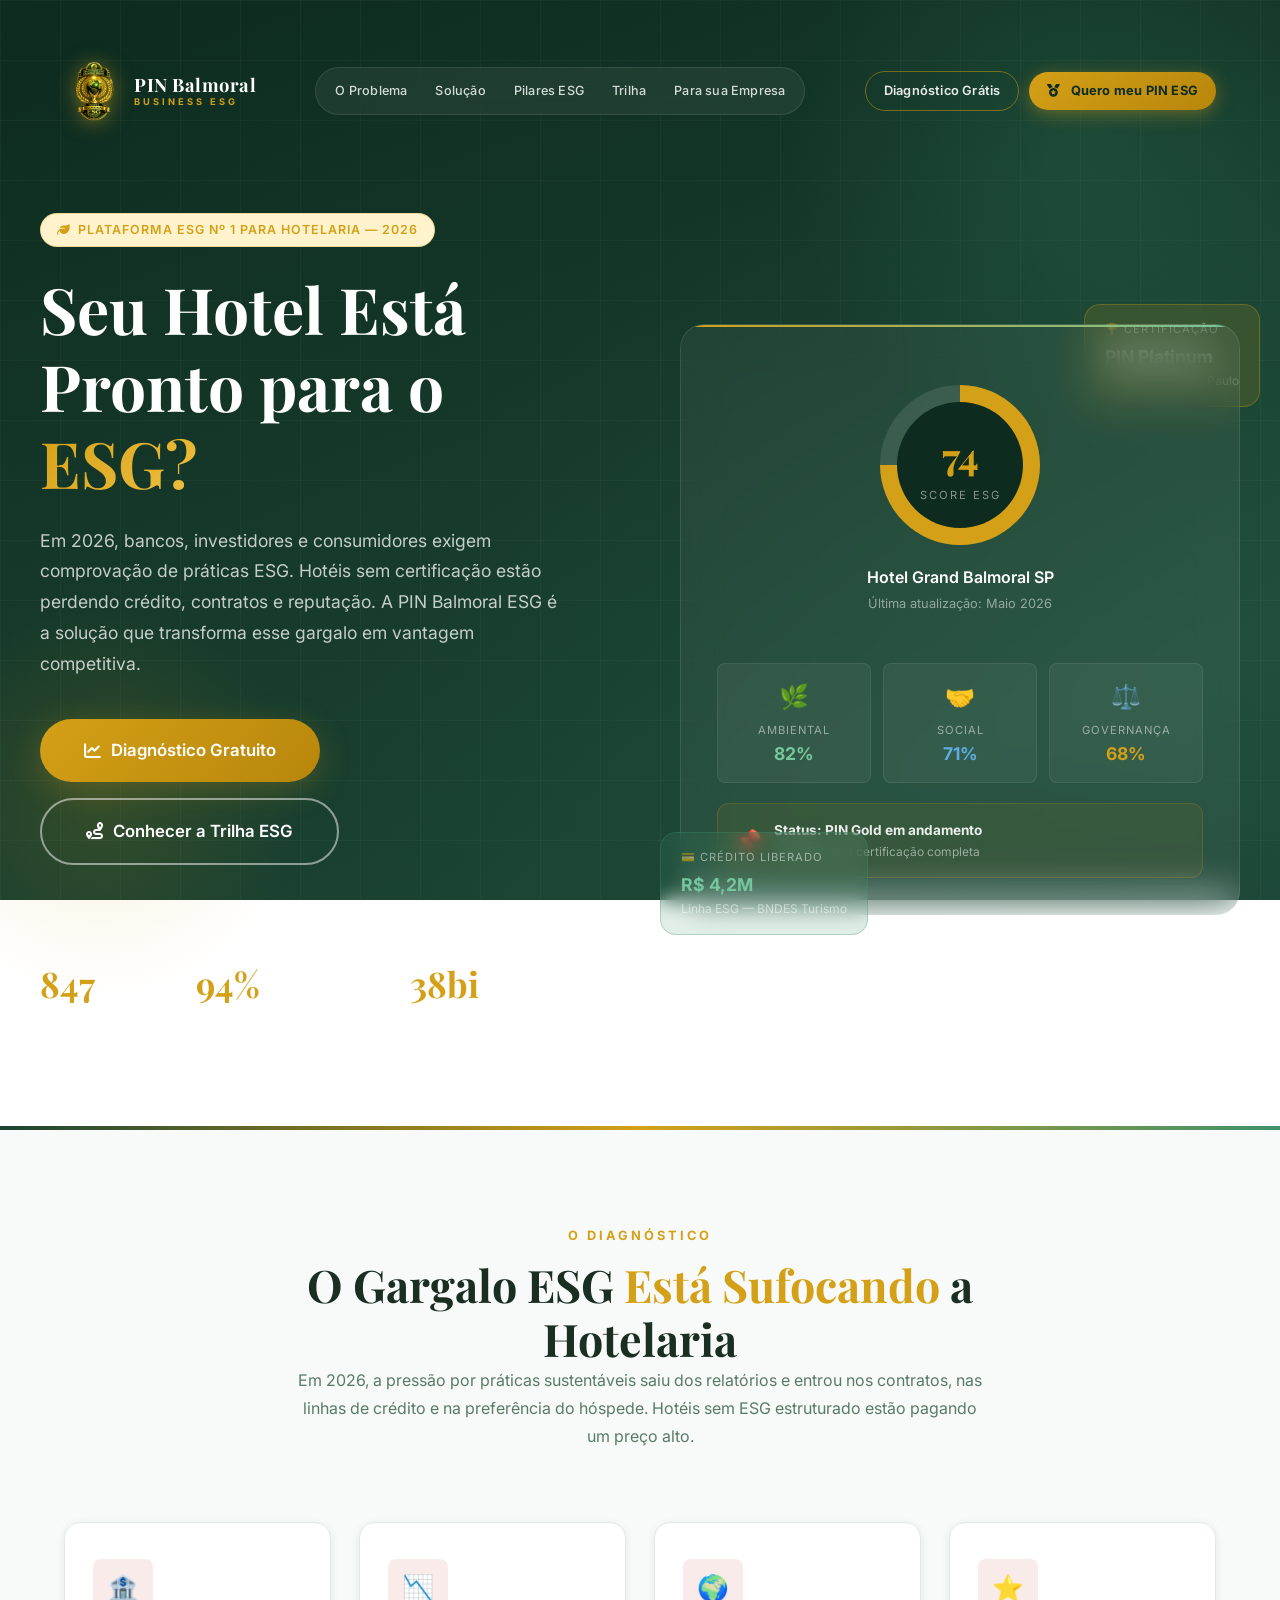
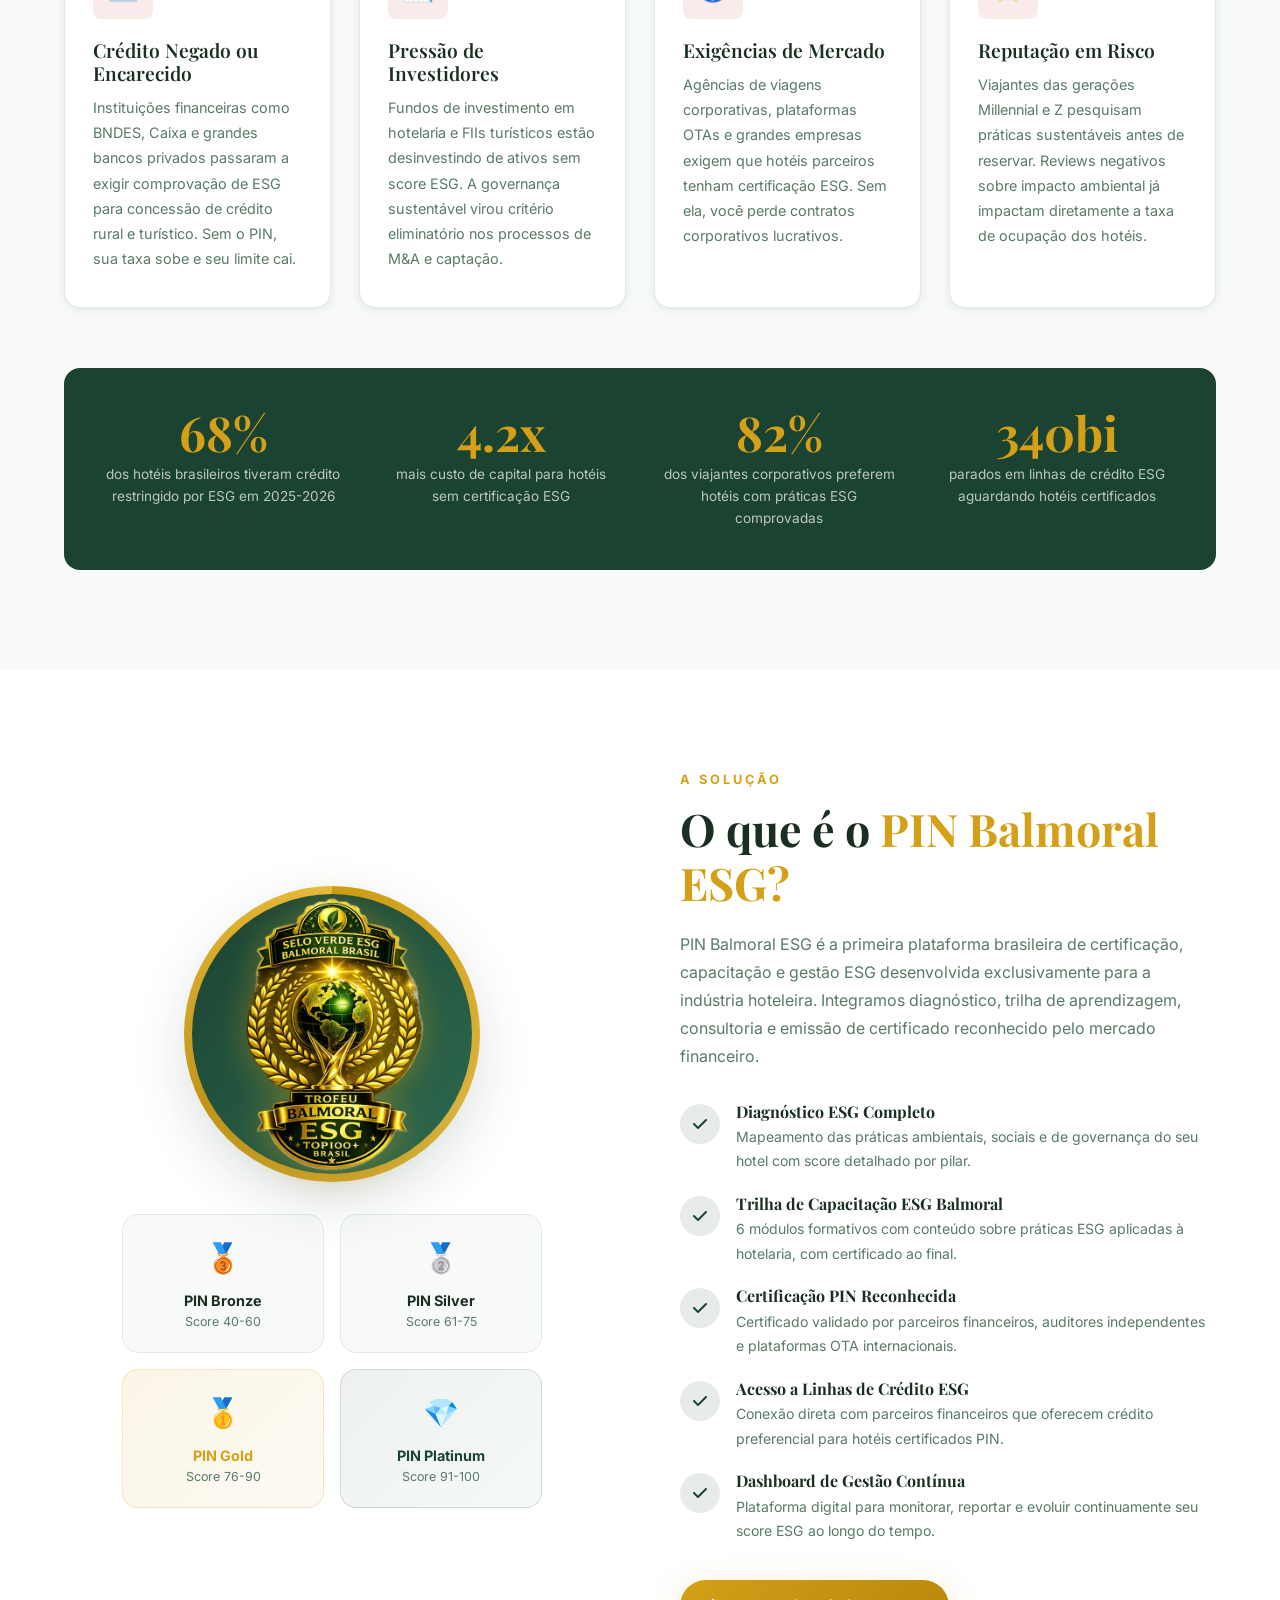
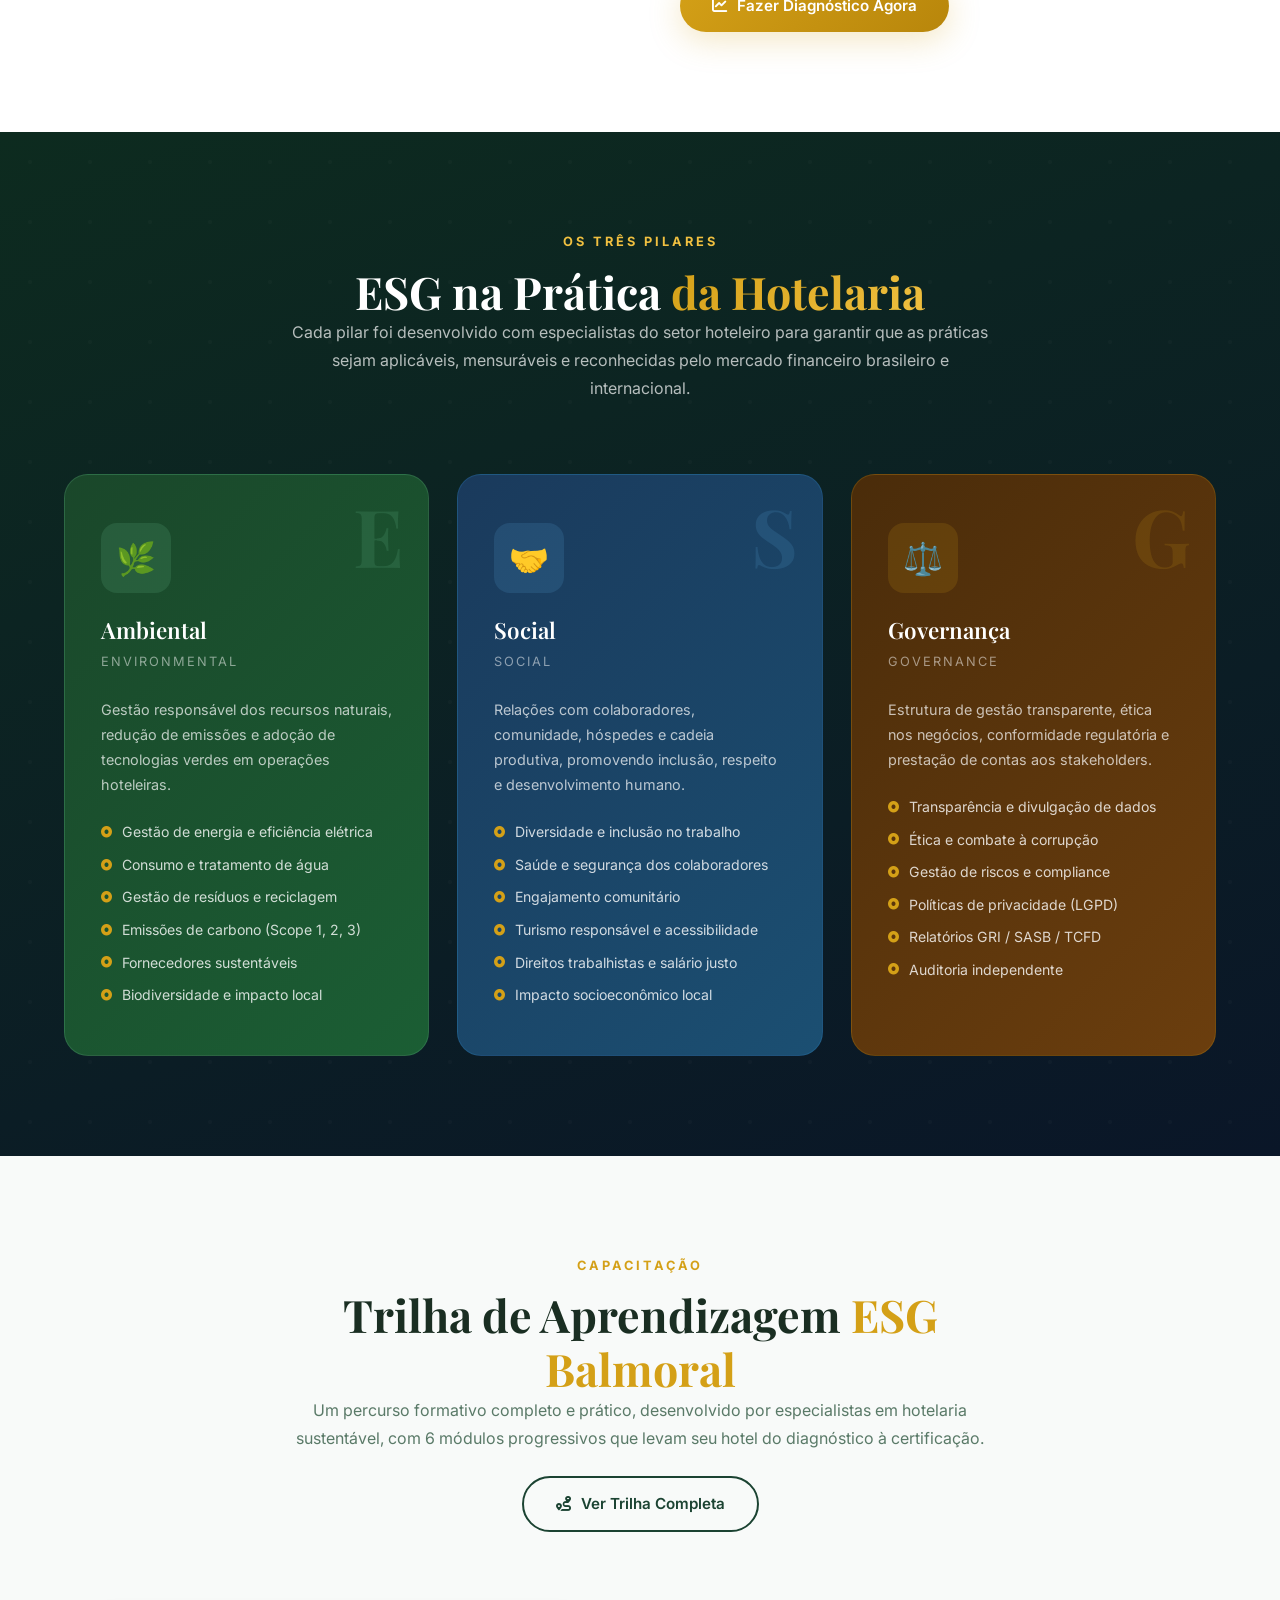
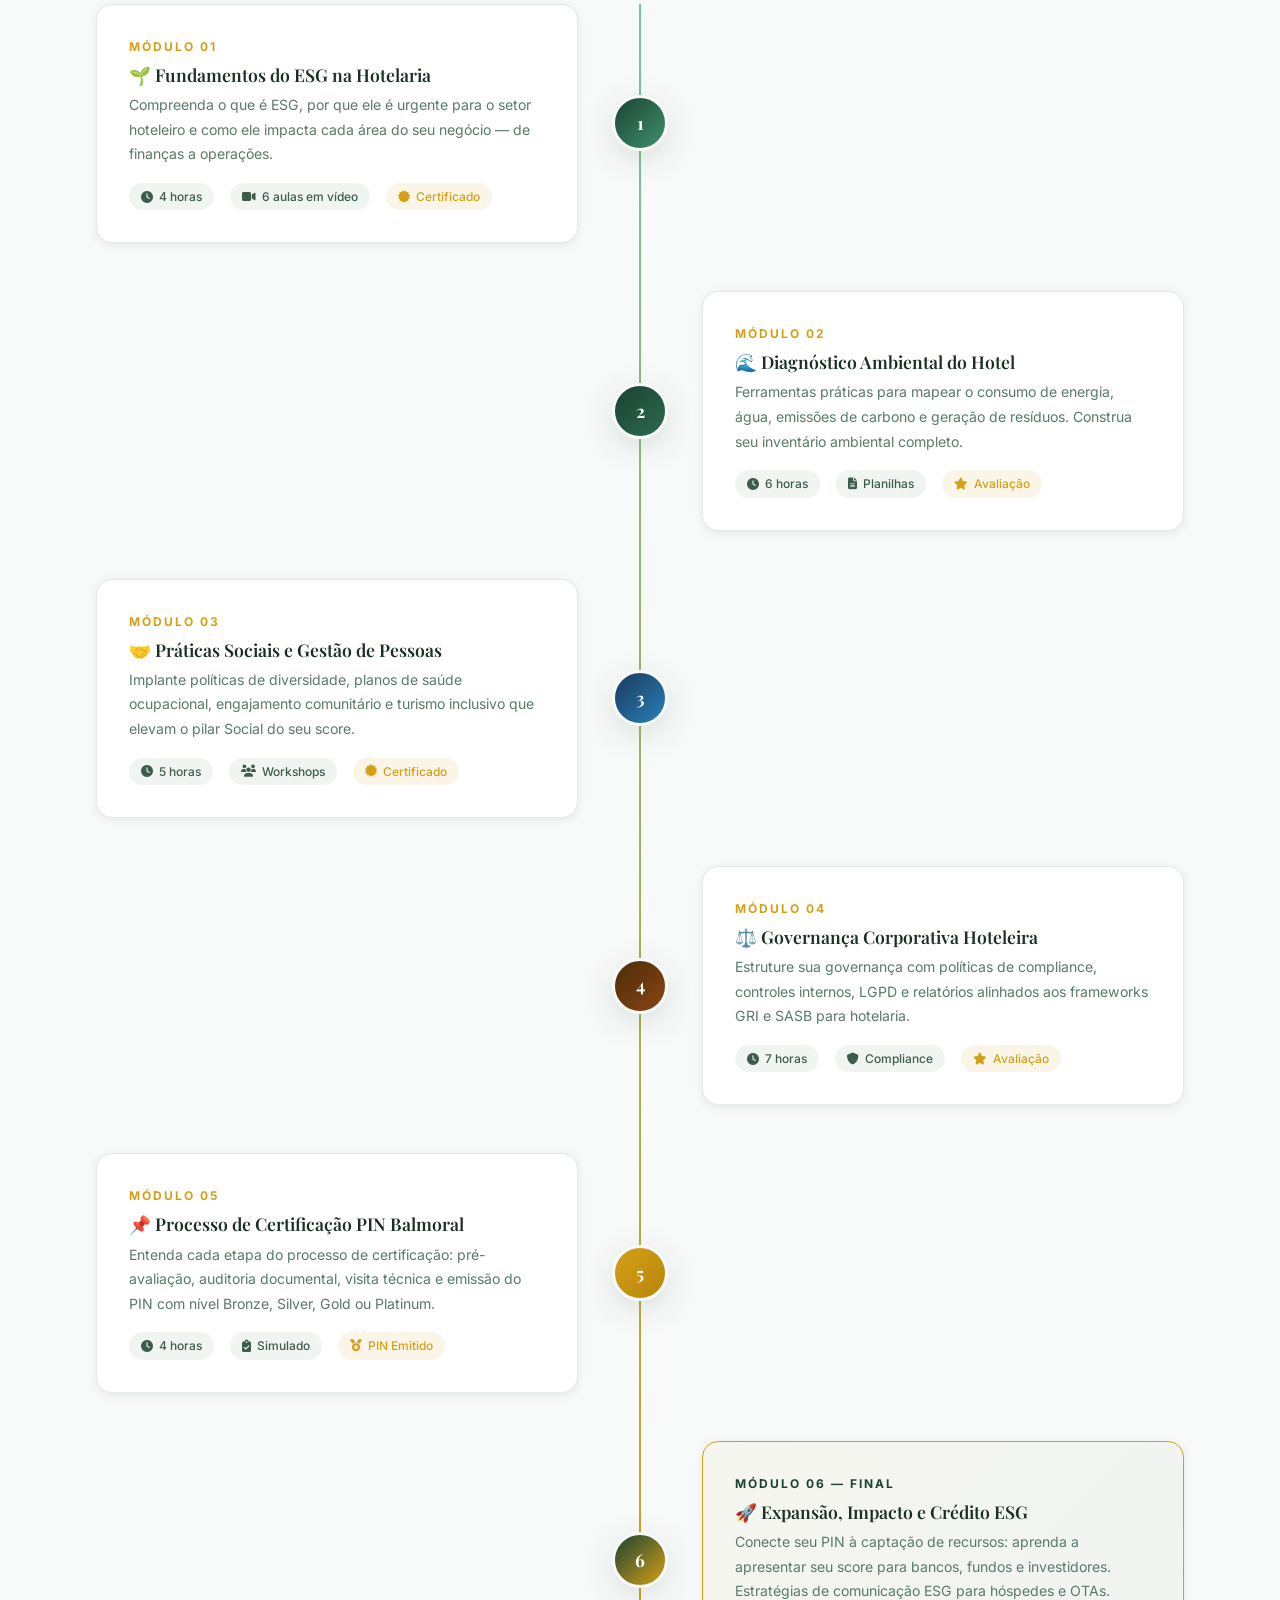
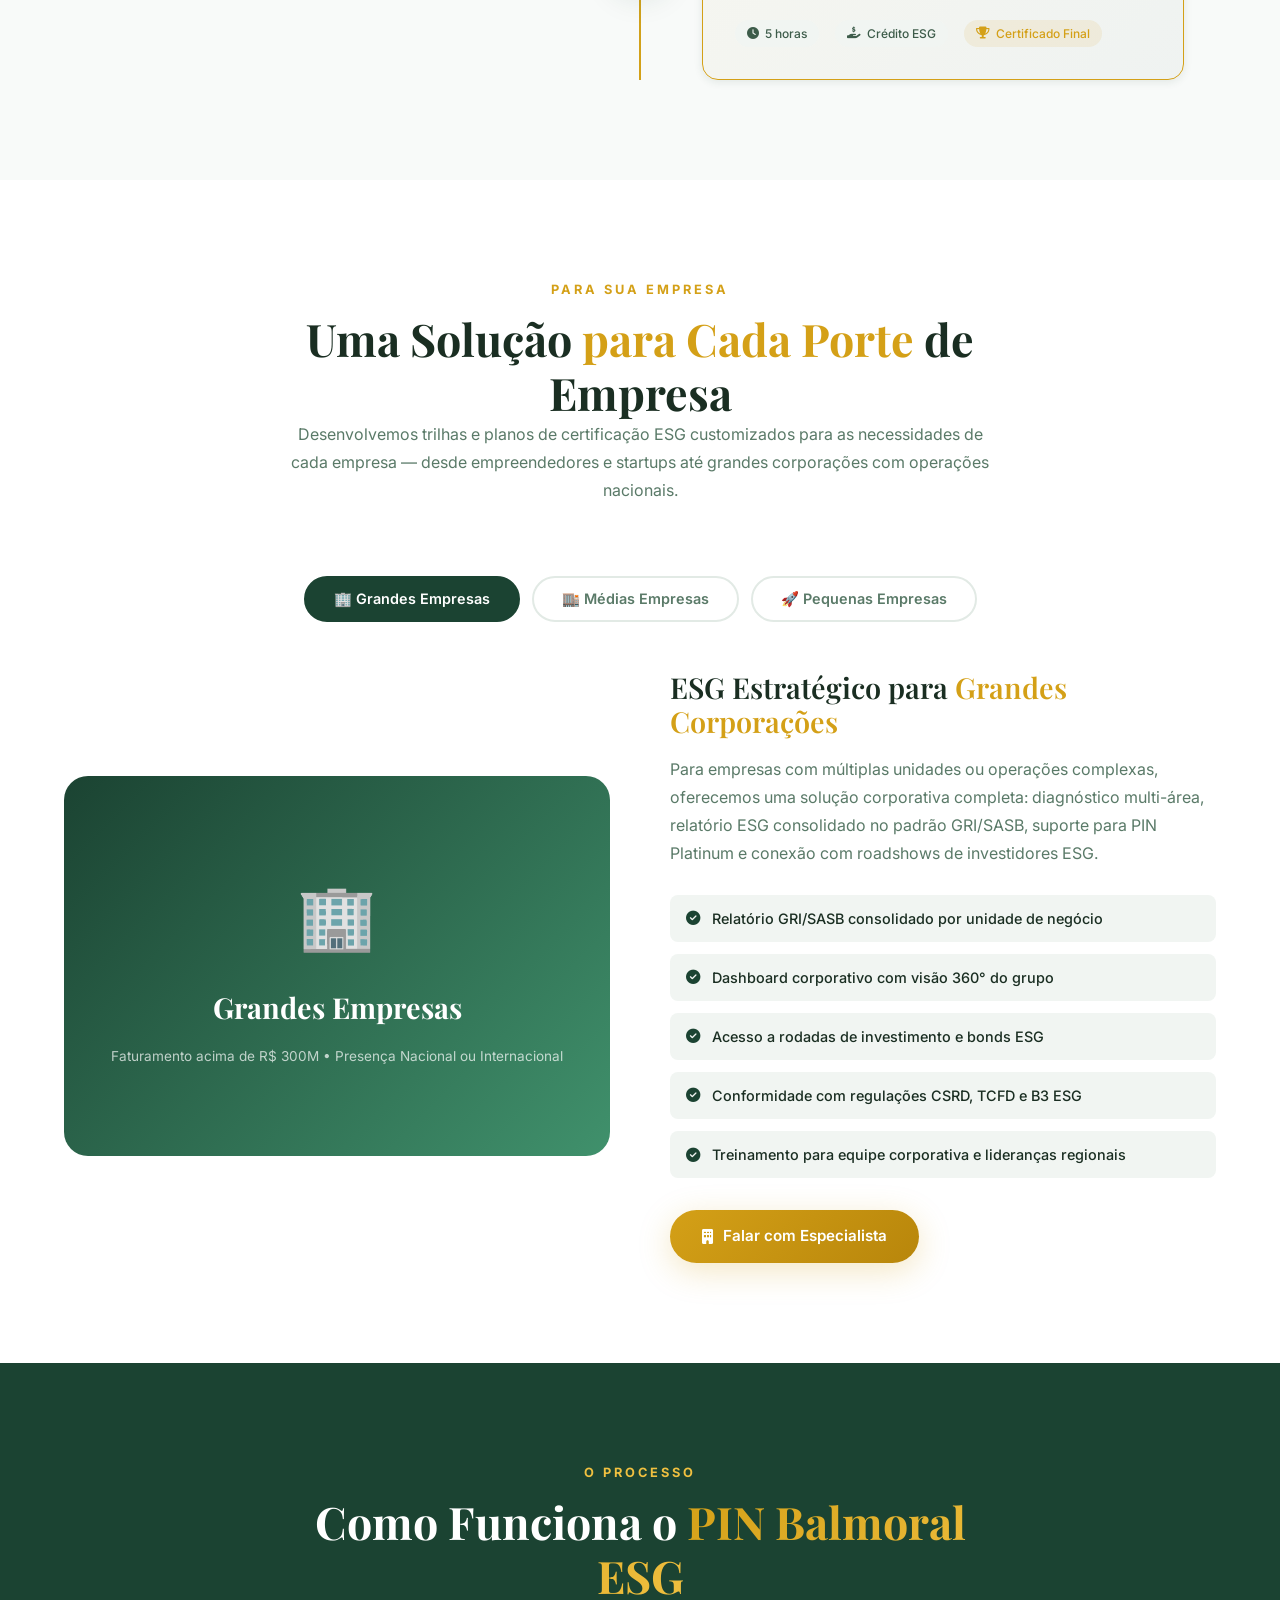
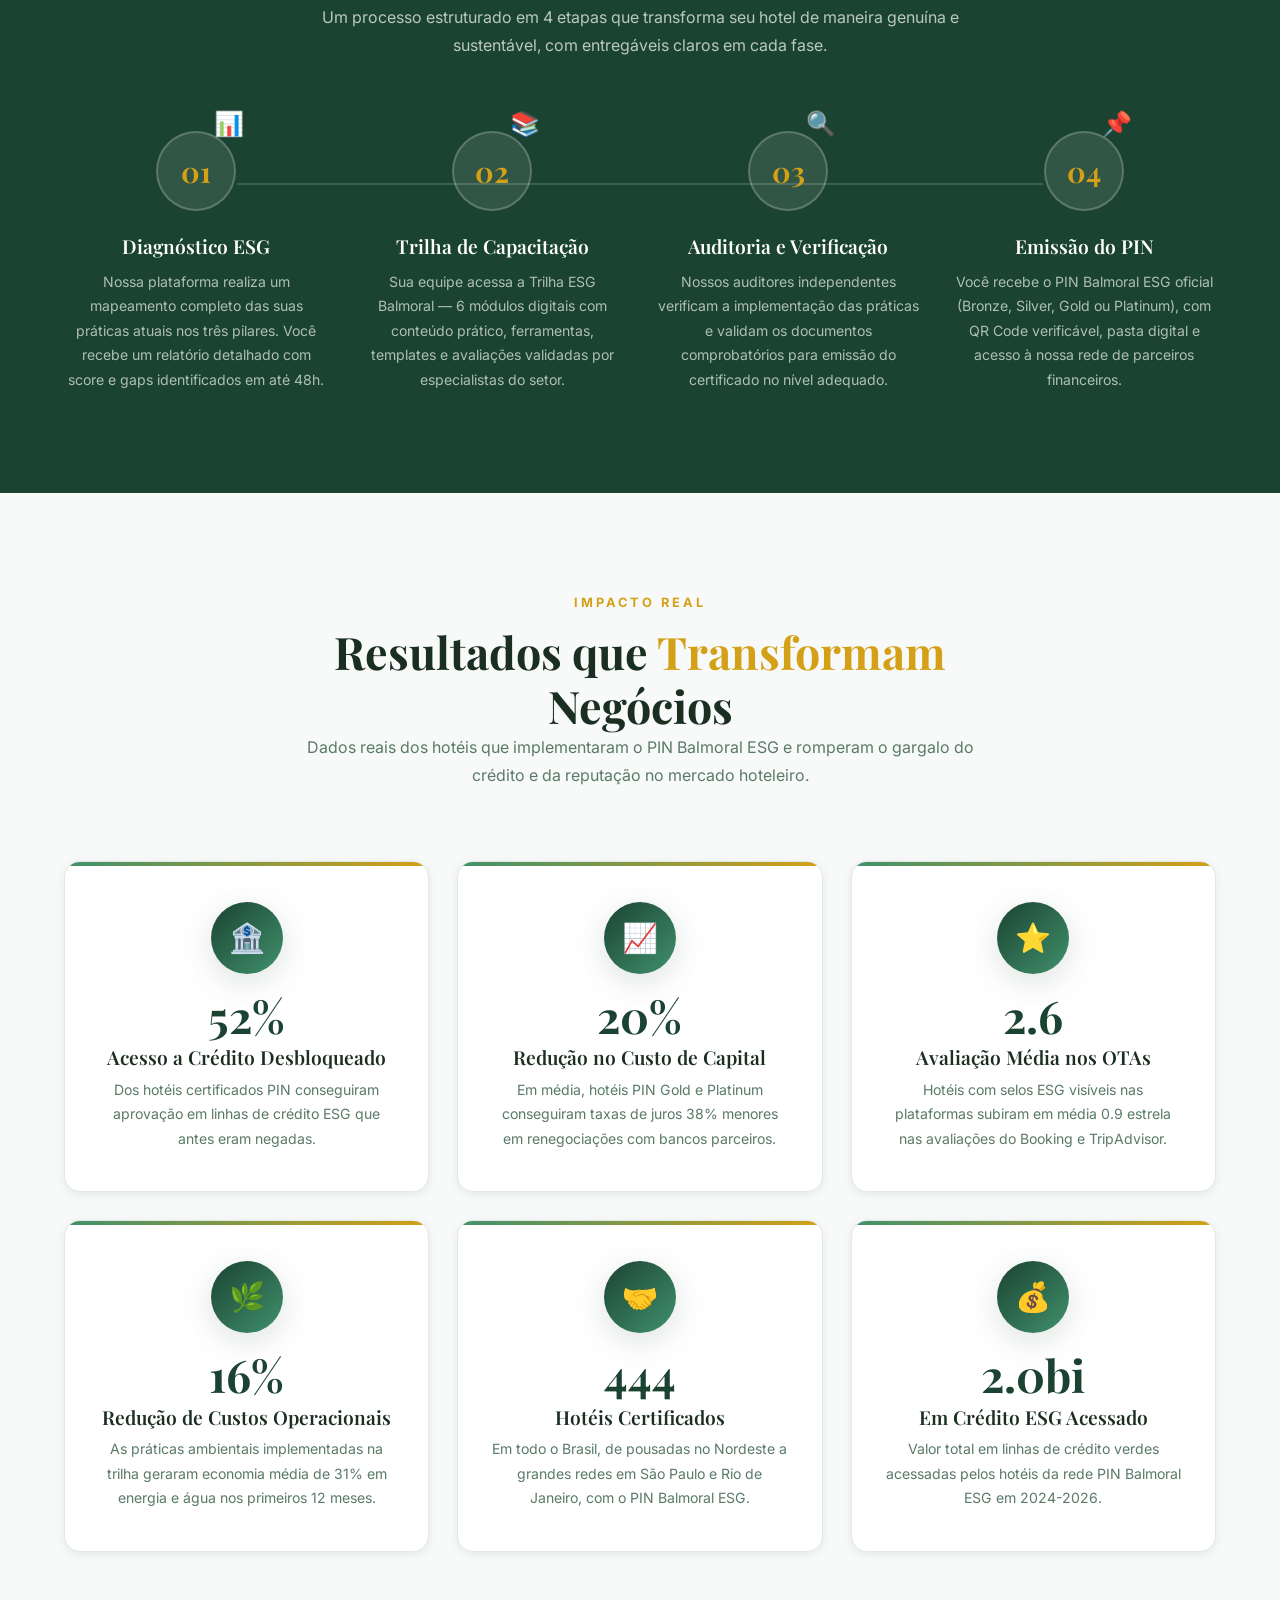
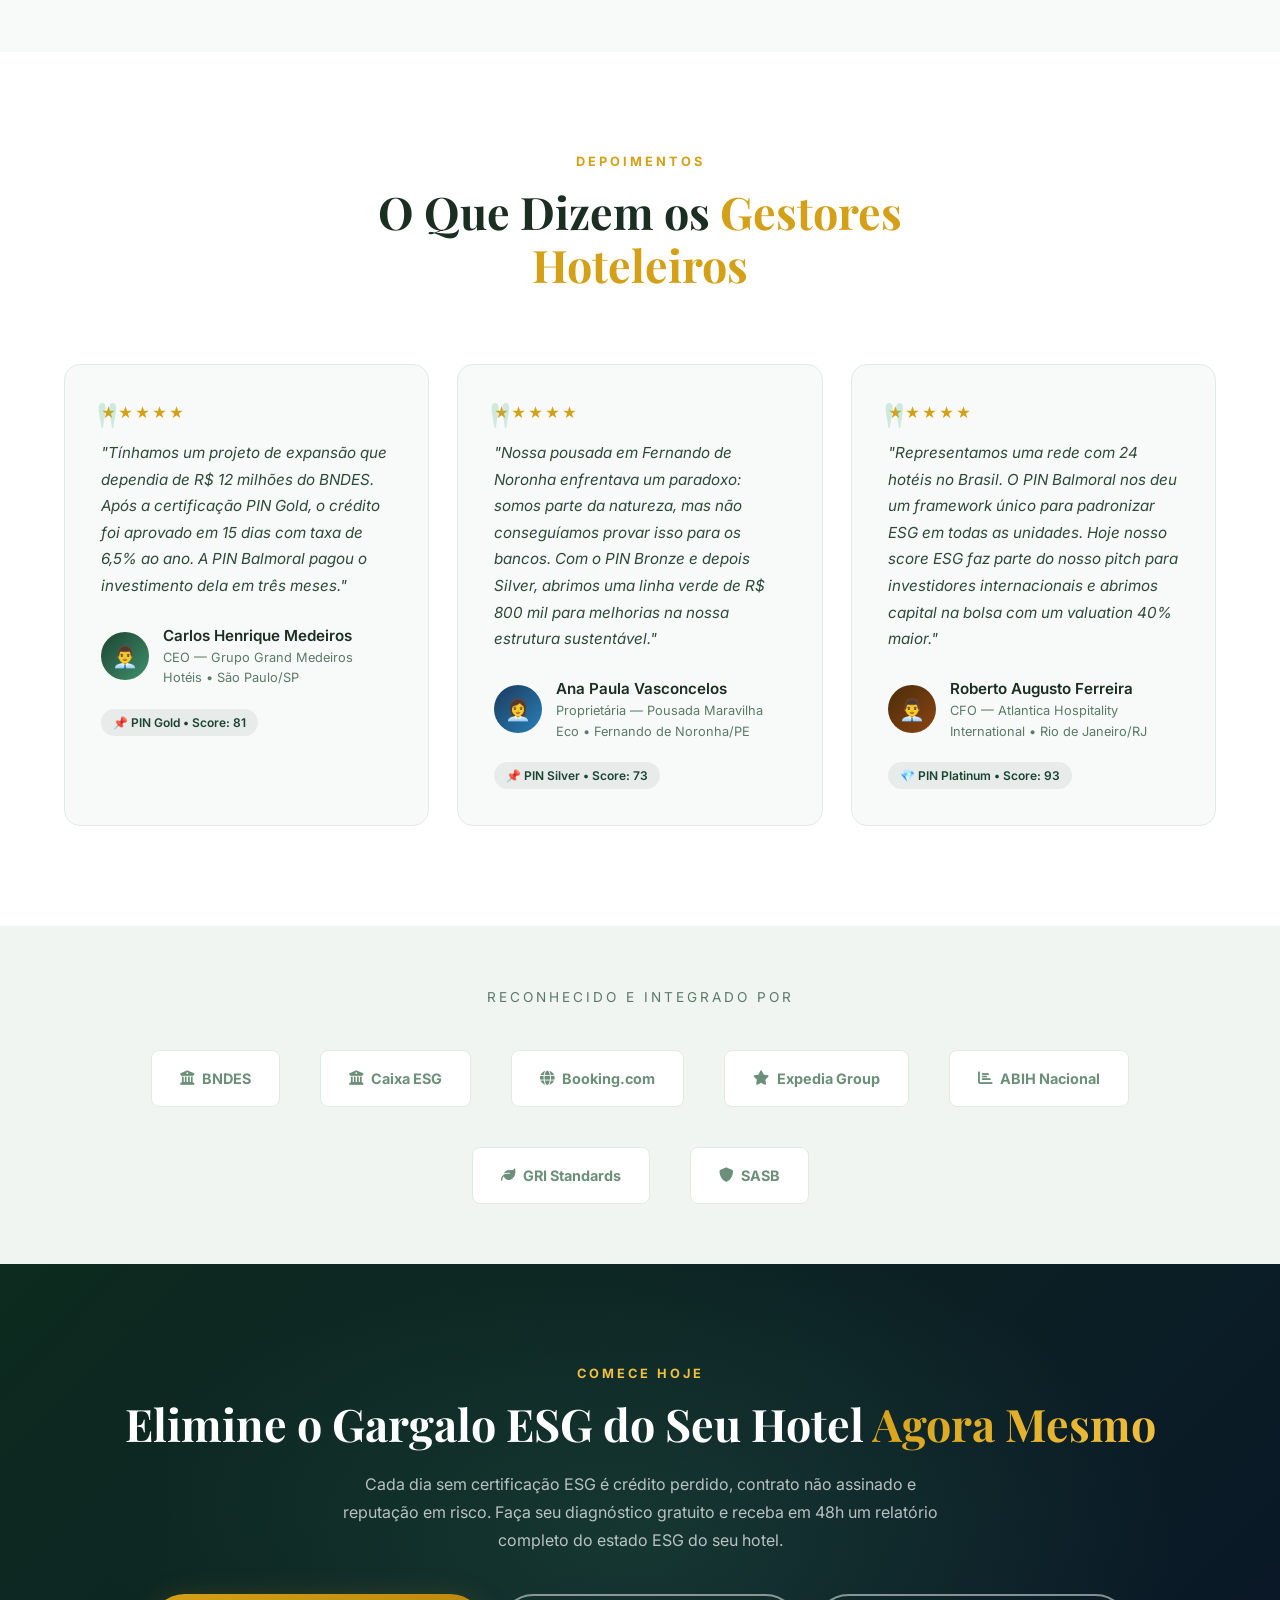
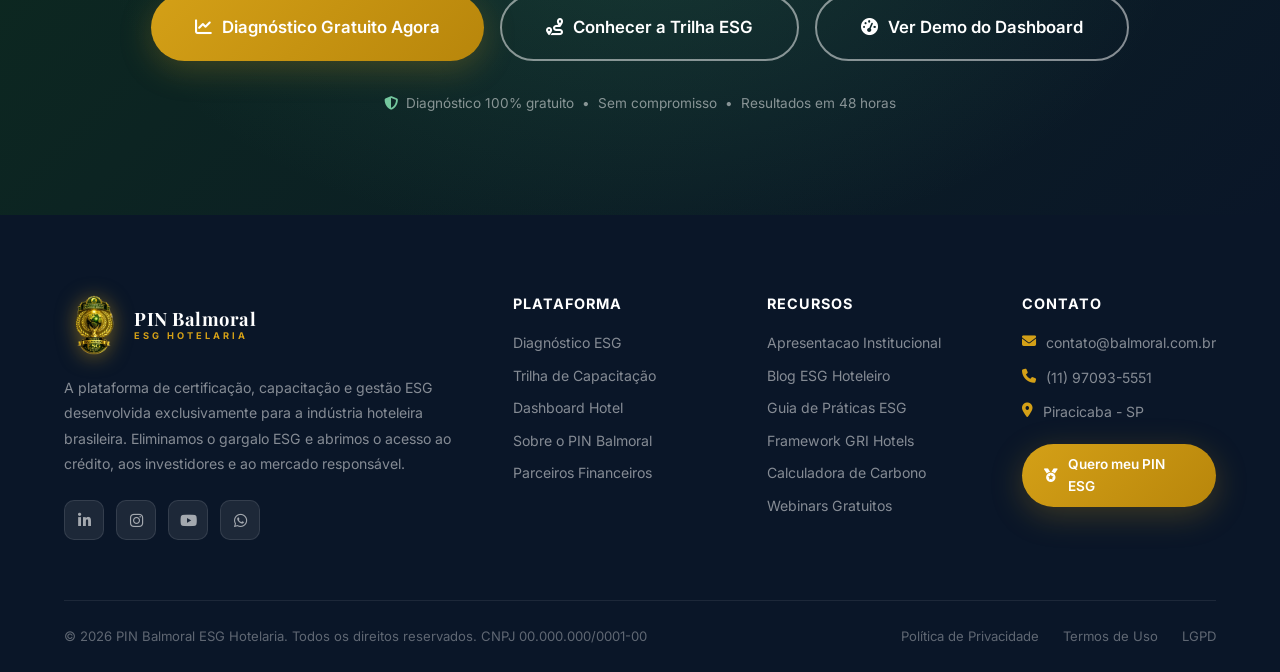
==== commit f985e6f1: "feat: rebrand navbar and empresas section - Remove Dashboard link from navbar - Change logo subtitle" ====
--- a/index.html
+++ b/index.html
@@ -39,7 +39,7 @@
         </div>
         <div class="logo-text">
           <span class="logo-main">PIN Balmoral</span>
-          <span class="logo-sub">ESG Hotelaria</span>
+          <span class="logo-sub">Business ESG</span>
         </div>
       </a>
 
@@ -48,8 +48,7 @@
         <li><a href="#solucao">Solução</a></li>
         <li><a href="#pilares">Pilares ESG</a></li>
         <li><a href="#trilha">Trilha</a></li>
-        <li><a href="#hoteis">Para seu Hotel</a></li>
-        <li><a href="dashboard.html">Dashboard</a></li>
+        <li><a href="#hoteis">Para sua Empresa</a></li>
       </ul>
 
       <div class="navbar-cta">
@@ -531,37 +530,37 @@
   </div>
 </section>
 
-<!-- ========== HOTEIS ========== -->
+<!-- ========== EMPRESAS ========== -->
 <section class="hoteis-section section-padding" id="hoteis">
   <div class="container">
     <div class="hoteis-intro animate-on-scroll">
-      <span class="section-label">Para Seu Perfil</span>
-      <h2>Uma Solução <span class="text-gold">para Cada Porte</span> de Hotel</h2>
-      <p>Desenvolvemos trilhas e planos de certificação customizados para as necessidades específicas de cada categoria hoteleira — desde pequenas pousadas até grandes redes internacionais.</p>
+      <span class="section-label">Para Sua Empresa</span>
+      <h2>Uma Solução <span class="text-gold">para Cada Porte</span> de Empresa</h2>
+      <p>Desenvolvemos trilhas e planos de certificação ESG customizados para as necessidades de cada empresa — desde empreendedores e startups até grandes corporações com operações nacionais.</p>
     </div>
 
     <div class="hoteis-tabs animate-on-scroll">
-      <button class="hotel-tab active" data-tab="grande">🏢 Grandes Redes</button>
-      <button class="hotel-tab" data-tab="medio">🏨 Hotéis Médios</button>
-      <button class="hotel-tab" data-tab="pequeno">🏡 Pequenos e Pousadas</button>
-    </div>
-
-    <!-- Grandes Redes -->
+      <button class="hotel-tab active" data-tab="grande">🏢 Grandes Empresas</button>
+      <button class="hotel-tab" data-tab="medio">🏬 Médias Empresas</button>
+      <button class="hotel-tab" data-tab="pequeno">🚀 Pequenas Empresas</button>
+    </div>
+
+    <!-- Grandes Empresas -->
     <div class="hotel-content active" id="hotel-grande">
       <div class="hotel-img-placeholder grande">
         <div class="hotel-type-icon">🏢</div>
-        <div class="hotel-type-name">Grandes Redes</div>
-        <div class="hotel-type-sub">+100 UHs • Presença Nacional ou Internacional</div>
+        <div class="hotel-type-name">Grandes Empresas</div>
+        <div class="hotel-type-sub">Faturamento acima de R$ 300M • Presença Nacional ou Internacional</div>
       </div>
       <div class="hotel-info">
-        <h3>ESG Estratégico para <span class="text-gold">Grandes Redes Hoteleiras</span></h3>
-        <p>Para redes com múltiplas unidades, oferecemos uma solução corporativa completa: diagnóstico multi-unidade, relatório ESG consolidado no padrão GRI, suporte para PIN Platinum e conexão com roadshows de investidores ESG.</p>
+        <h3>ESG Estratégico para <span class="text-gold">Grandes Corporações</span></h3>
+        <p>Para empresas com múltiplas unidades ou operações complexas, oferecemos uma solução corporativa completa: diagnóstico multi-área, relatório ESG consolidado no padrão GRI/SASB, suporte para PIN Platinum e conexão com roadshows de investidores ESG.</p>
         <div class="hotel-benefits">
-          <div class="benefit-item"><i class="fa-solid fa-check-circle"></i> Relatório GRI/SASB consolidado por unidade</div>
-          <div class="benefit-item"><i class="fa-solid fa-check-circle"></i> Dashboard corporativo com visão de grupo</div>
-          <div class="benefit-item"><i class="fa-solid fa-check-circle"></i> Acesso a rodadas de investimento ESG</div>
-          <div class="benefit-item"><i class="fa-solid fa-check-circle"></i> Integração com Booking, Expedia e Marriott Bonvoy</div>
-          <div class="benefit-item"><i class="fa-solid fa-check-circle"></i> Treinamento para equipe corporativa e gerentes de unidade</div>
+          <div class="benefit-item"><i class="fa-solid fa-check-circle"></i> Relatório GRI/SASB consolidado por unidade de negócio</div>
+          <div class="benefit-item"><i class="fa-solid fa-check-circle"></i> Dashboard corporativo com visão 360° do grupo</div>
+          <div class="benefit-item"><i class="fa-solid fa-check-circle"></i> Acesso a rodadas de investimento e bonds ESG</div>
+          <div class="benefit-item"><i class="fa-solid fa-check-circle"></i> Conformidade com regulações CSRD, TCFD e B3 ESG</div>
+          <div class="benefit-item"><i class="fa-solid fa-check-circle"></i> Treinamento para equipe corporativa e lideranças regionais</div>
         </div>
         <a href="diagnostico.html" class="btn btn-primary">
           <i class="fa-solid fa-building"></i> Falar com Especialista
@@ -569,45 +568,45 @@
       </div>
     </div>
 
-    <!-- Médios -->
+    <!-- Médias Empresas -->
     <div class="hotel-content" id="hotel-medio">
       <div class="hotel-img-placeholder medio">
-        <div class="hotel-type-icon">🏨</div>
-        <div class="hotel-type-name">Hotéis Médios</div>
-        <div class="hotel-type-sub">30–100 UHs • Mercado Regional</div>
+        <div class="hotel-type-icon">🏬</div>
+        <div class="hotel-type-name">Médias Empresas</div>
+        <div class="hotel-type-sub">Faturamento entre R$ 4,8M e R$ 300M • Mercado Regional ou Setorial</div>
       </div>
       <div class="hotel-info">
-        <h3>PIN Balmoral ESG para <span class="text-gold">Hotéis de Médio Porte</span></h3>
-        <p>Os hotéis médios são os mais afetados pela restrição de crédito ESG. Oferecemos um plano de implementação ágil — em até 90 dias — que transforma seus processos e abre as portas de financiamento do BNDES Turismo e Caixa Econômica.</p>
+        <h3>PIN Balmoral ESG para <span class="text-gold">Médias Empresas</span></h3>
+        <p>As médias empresas são as mais impactadas pela restrição de crédito ESG. Oferecemos um plano de implementação ágil — em até 90 dias — que transforma seus processos, abre portas de financiamento e fortalece sua posição com clientes e fornecedores exigentes.</p>
         <div class="hotel-benefits">
-          <div class="benefit-item"><i class="fa-solid fa-check-circle"></i> Implementação em até 90 dias</div>
-          <div class="benefit-item"><i class="fa-solid fa-check-circle"></i> Acesso a linhas BNDES Turismo ESG</div>
-          <div class="benefit-item"><i class="fa-solid fa-check-circle"></i> Pin Silver ou Gold em ciclo acelerado</div>
-          <div class="benefit-item"><i class="fa-solid fa-check-circle"></i> Consultoria on-site + plataforma digital</div>
-          <div class="benefit-item"><i class="fa-solid fa-check-circle"></i> Plano de pagamento adequado ao fluxo hoteleiro</div>
+          <div class="benefit-item"><i class="fa-solid fa-check-circle"></i> Implementação estruturada em até 90 dias</div>
+          <div class="benefit-item"><i class="fa-solid fa-check-circle"></i> Acesso a linhas de crédito verde BNDES e bancos parceiros</div>
+          <div class="benefit-item"><i class="fa-solid fa-check-circle"></i> PIN Silver ou Gold em ciclo acelerado</div>
+          <div class="benefit-item"><i class="fa-solid fa-check-circle"></i> Consultoria especializada + plataforma digital</div>
+          <div class="benefit-item"><i class="fa-solid fa-check-circle"></i> Adequação a exigências ESG de clientes e cadeias de fornecimento</div>
         </div>
         <a href="diagnostico.html" class="btn btn-primary">
-          <i class="fa-solid fa-hotel"></i> Iniciar Diagnóstico
+          <i class="fa-solid fa-chart-line"></i> Iniciar Diagnóstico
         </a>
       </div>
     </div>
 
-    <!-- Pequenos -->
+    <!-- Pequenas Empresas -->
     <div class="hotel-content" id="hotel-pequeno">
       <div class="hotel-img-placeholder pequeno">
-        <div class="hotel-type-icon">🏡</div>
-        <div class="hotel-type-name">Pousadas e Pequenos</div>
-        <div class="hotel-type-sub">Até 30 UHs • Empreendedor Individual ou Familiar</div>
+        <div class="hotel-type-icon">🚀</div>
+        <div class="hotel-type-name">Pequenas Empresas</div>
+        <div class="hotel-type-sub">MEI, ME e EPP • Empreendedores e Startups</div>
       </div>
       <div class="hotel-info">
-        <h3>ESG <span class="text-gold">Acessível</span> para Pousadas e Pequenos Hotéis</h3>
-        <p>Pequenos hotéis e pousadas têm o maior potencial de diferenciação pelo ESG — especialmente no turismo de natureza. Nossa trilha simplificada permite que você obtenha o PIN Bronze em 30 dias e use isso como ferramenta de marketing e captação de crédito.</p>
+        <h3>ESG <span class="text-gold">Acessível</span> para Pequenas Empresas e Startups</h3>
+        <p>Pequenas empresas têm o maior potencial de diferenciação pelo ESG — e agora podem acessar essa vantagem sem burocracia. Nossa trilha simplificada permite obter o PIN Bronze em 30 dias e usar isso como ferramenta de marketing, atração de investidores e acesso a crédito.</p>
         <div class="hotel-benefits">
-          <div class="benefit-item"><i class="fa-solid fa-check-circle"></i> Trilha simplificada em 30 dias</div>
-          <div class="benefit-item"><i class="fa-solid fa-check-circle"></i> PIN Bronze — certificação de entrada</div>
-          <div class="benefit-item"><i class="fa-solid fa-check-circle"></i> Acesso a crédito para empreendedores turísticos</div>
-          <div class="benefit-item"><i class="fa-solid fa-check-circle"></i> Selo para usar no Airbnb, Booking e Google Hotel</div>
-          <div class="benefit-item"><i class="fa-solid fa-check-circle"></i> Plano acessível com início gratuito</div>
+          <div class="benefit-item"><i class="fa-solid fa-check-circle"></i> Trilha simplificada com início em 30 dias</div>
+          <div class="benefit-item"><i class="fa-solid fa-check-circle"></i> PIN Bronze — certificação de entrada reconhecida pelo mercado</div>
+          <div class="benefit-item"><i class="fa-solid fa-check-circle"></i> Acesso a crédito para pequenos negócios e empreendedores</div>
+          <div class="benefit-item"><i class="fa-solid fa-check-circle"></i> Selo ESG para usar em propostas, sites e redes sociais</div>
+          <div class="benefit-item"><i class="fa-solid fa-check-circle"></i> Plano acessível com início gratuito pelo diagnóstico</div>
         </div>
         <a href="diagnostico.html" class="btn btn-primary">
           <i class="fa-solid fa-leaf"></i> Começar Gratuitamente
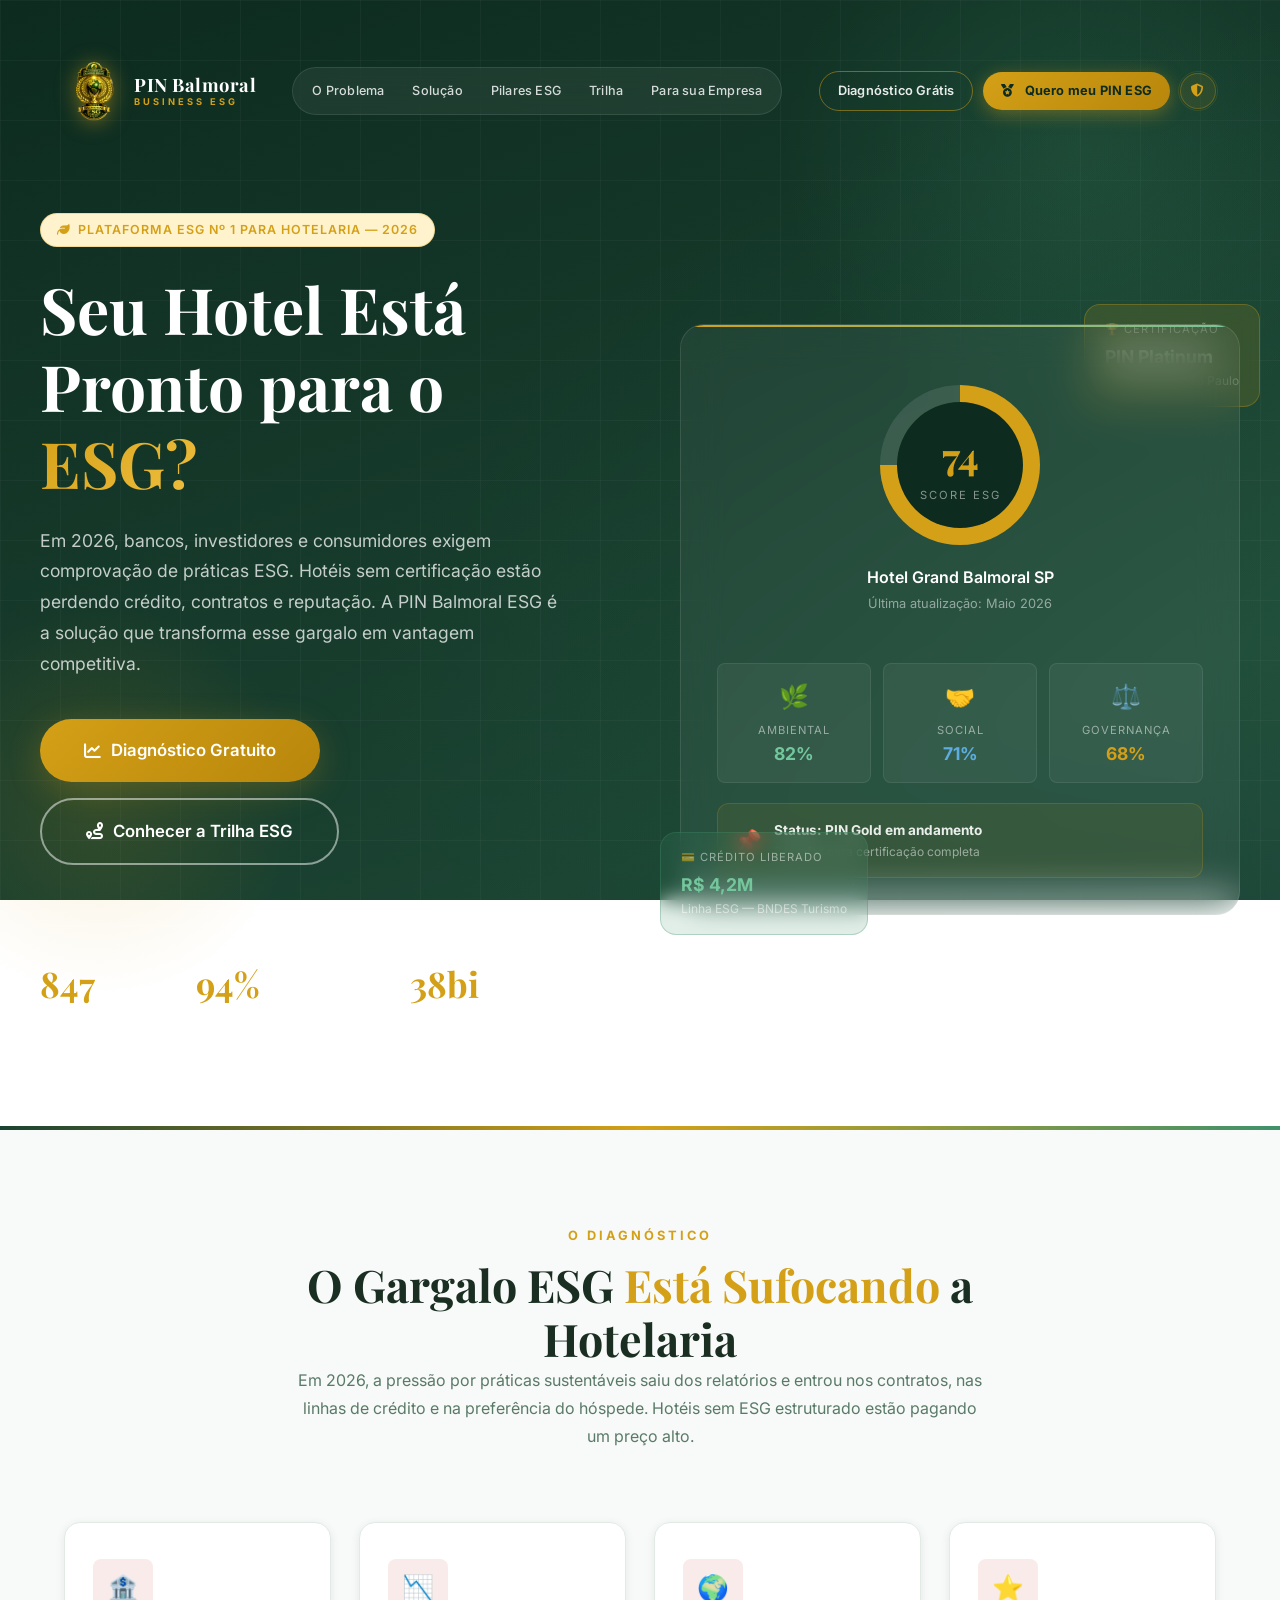
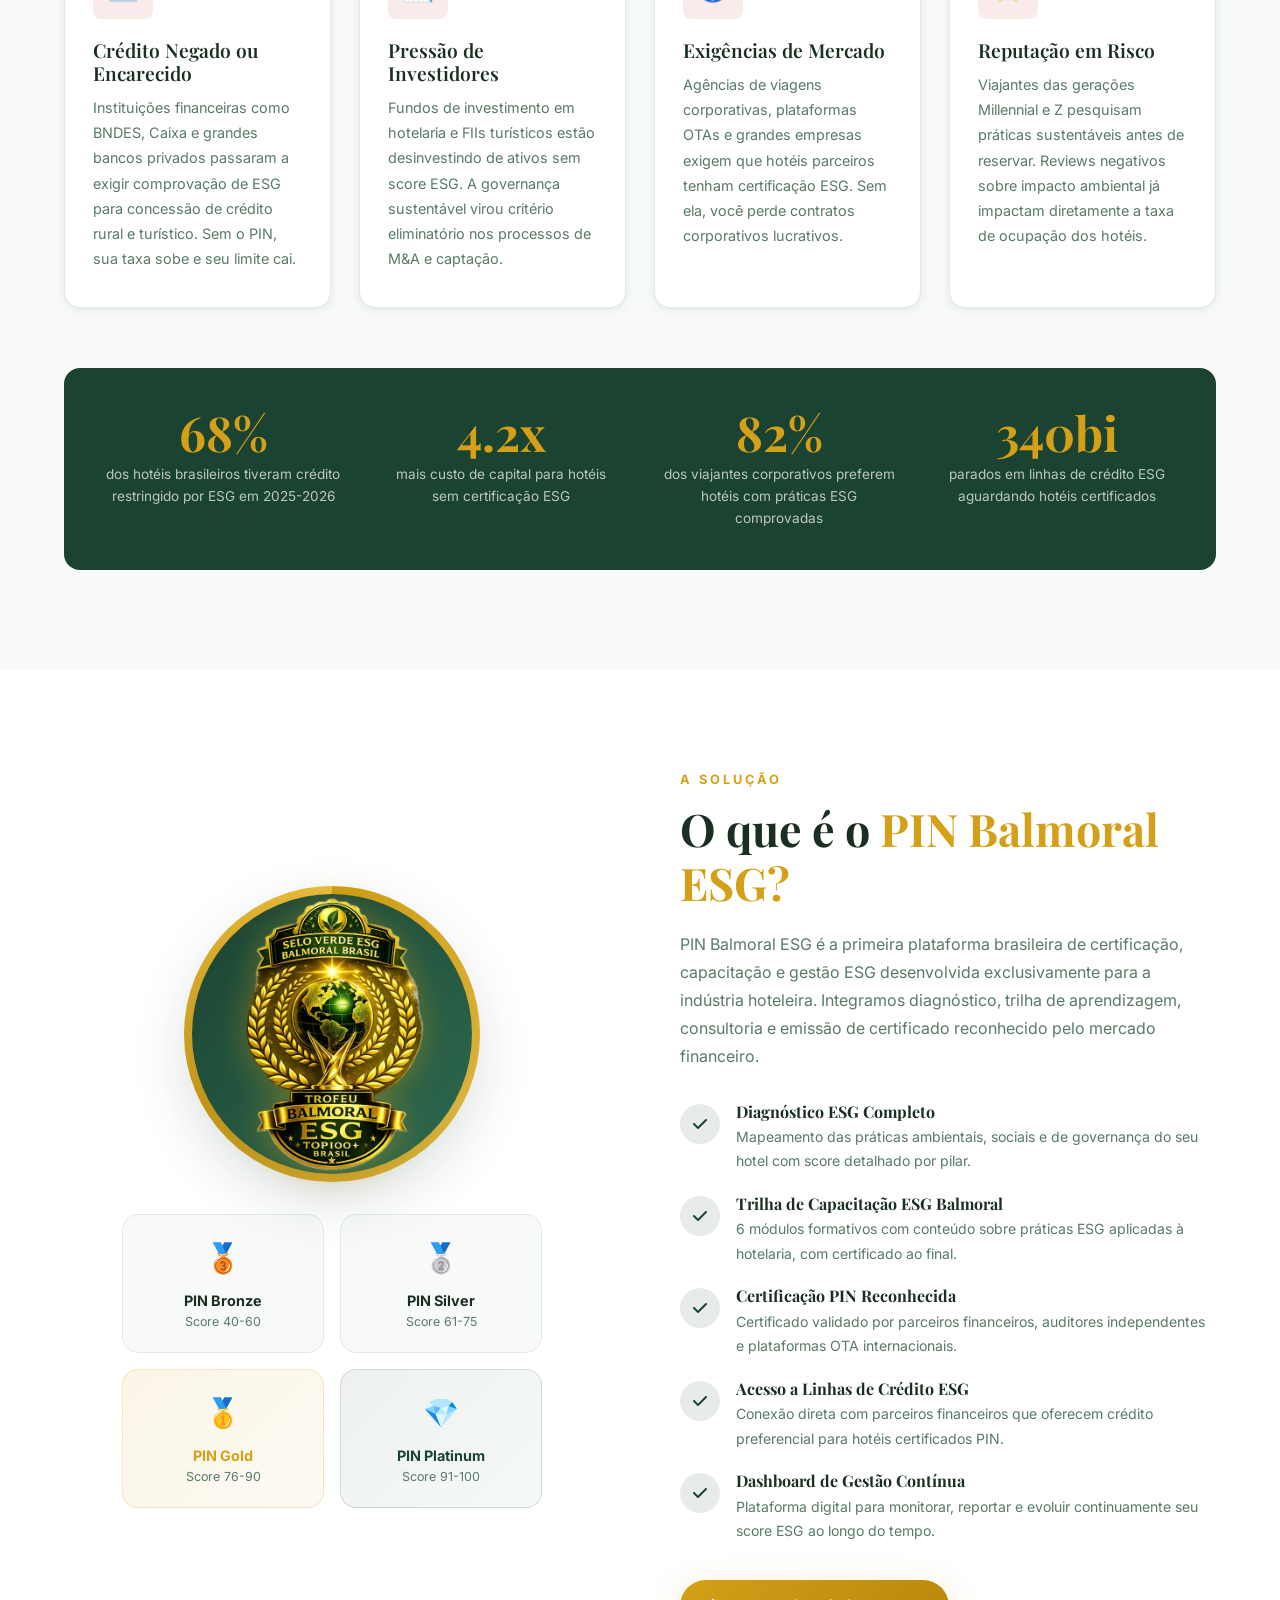
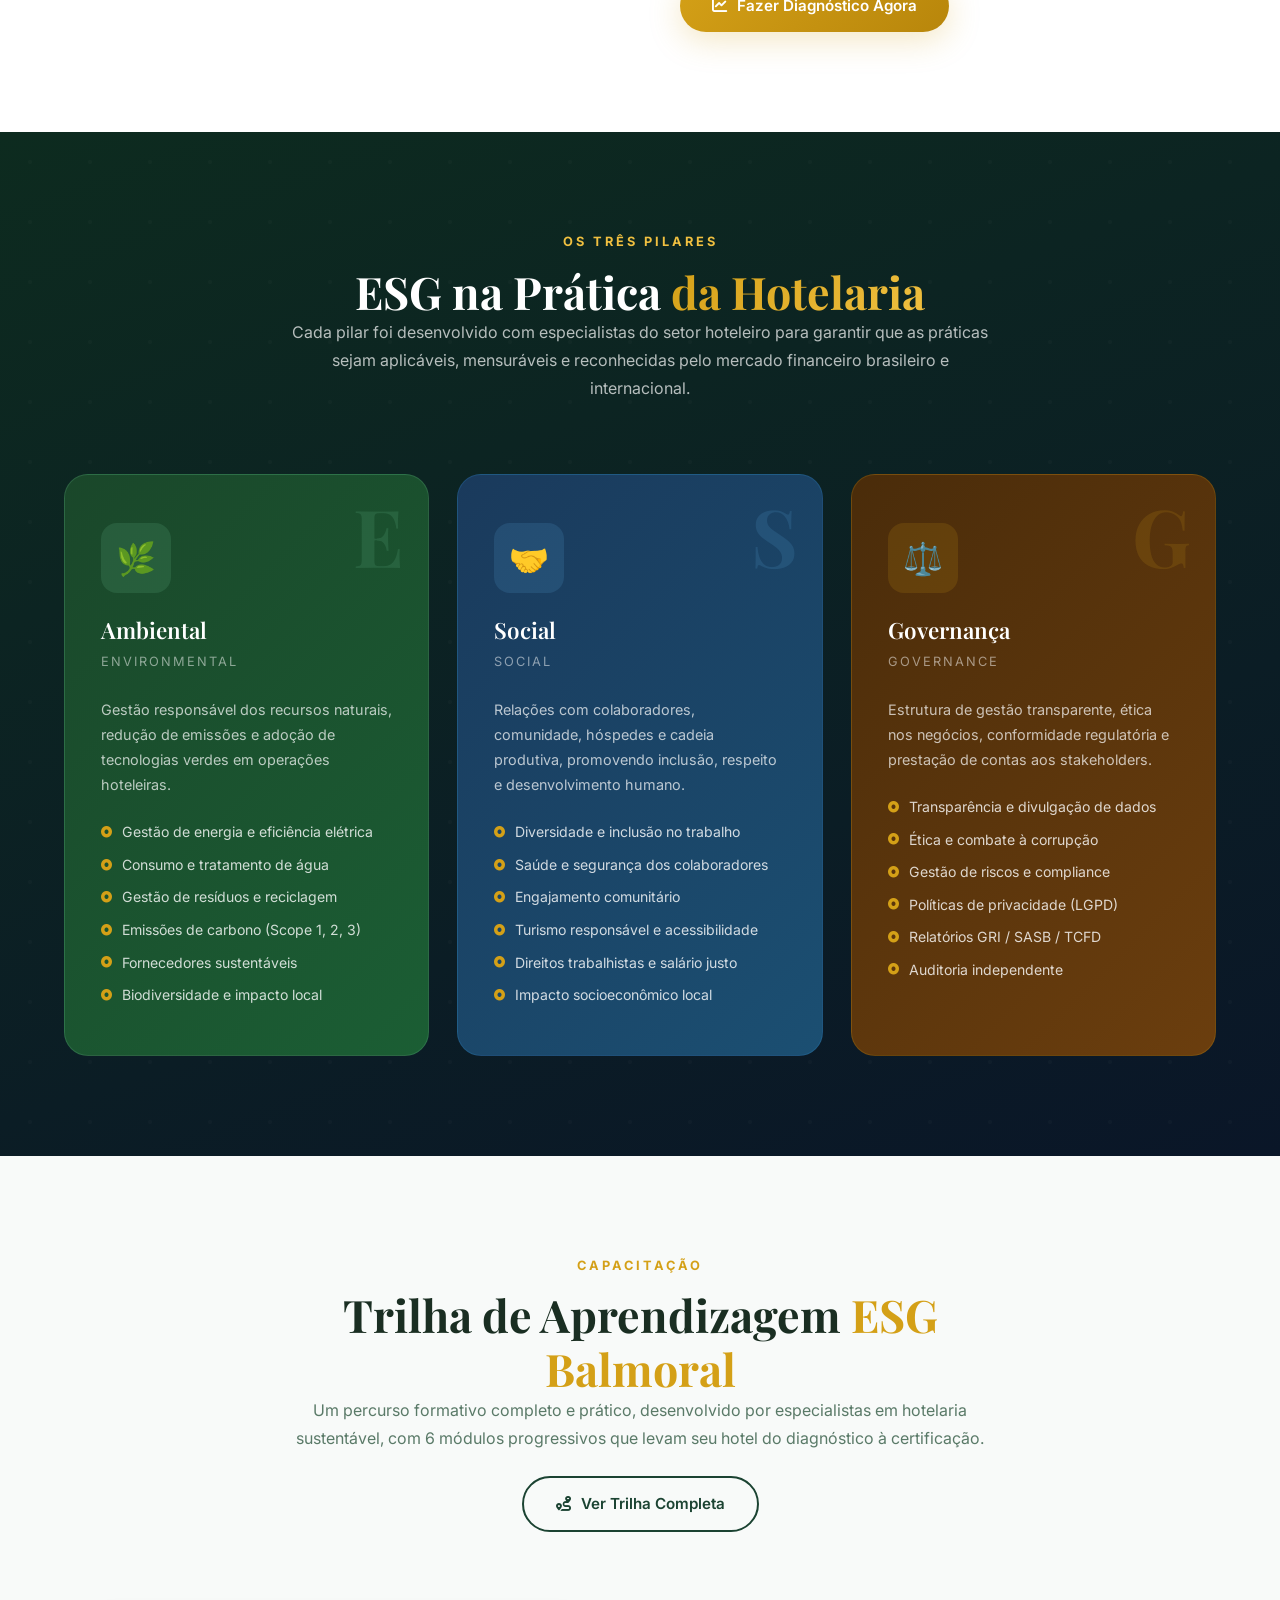
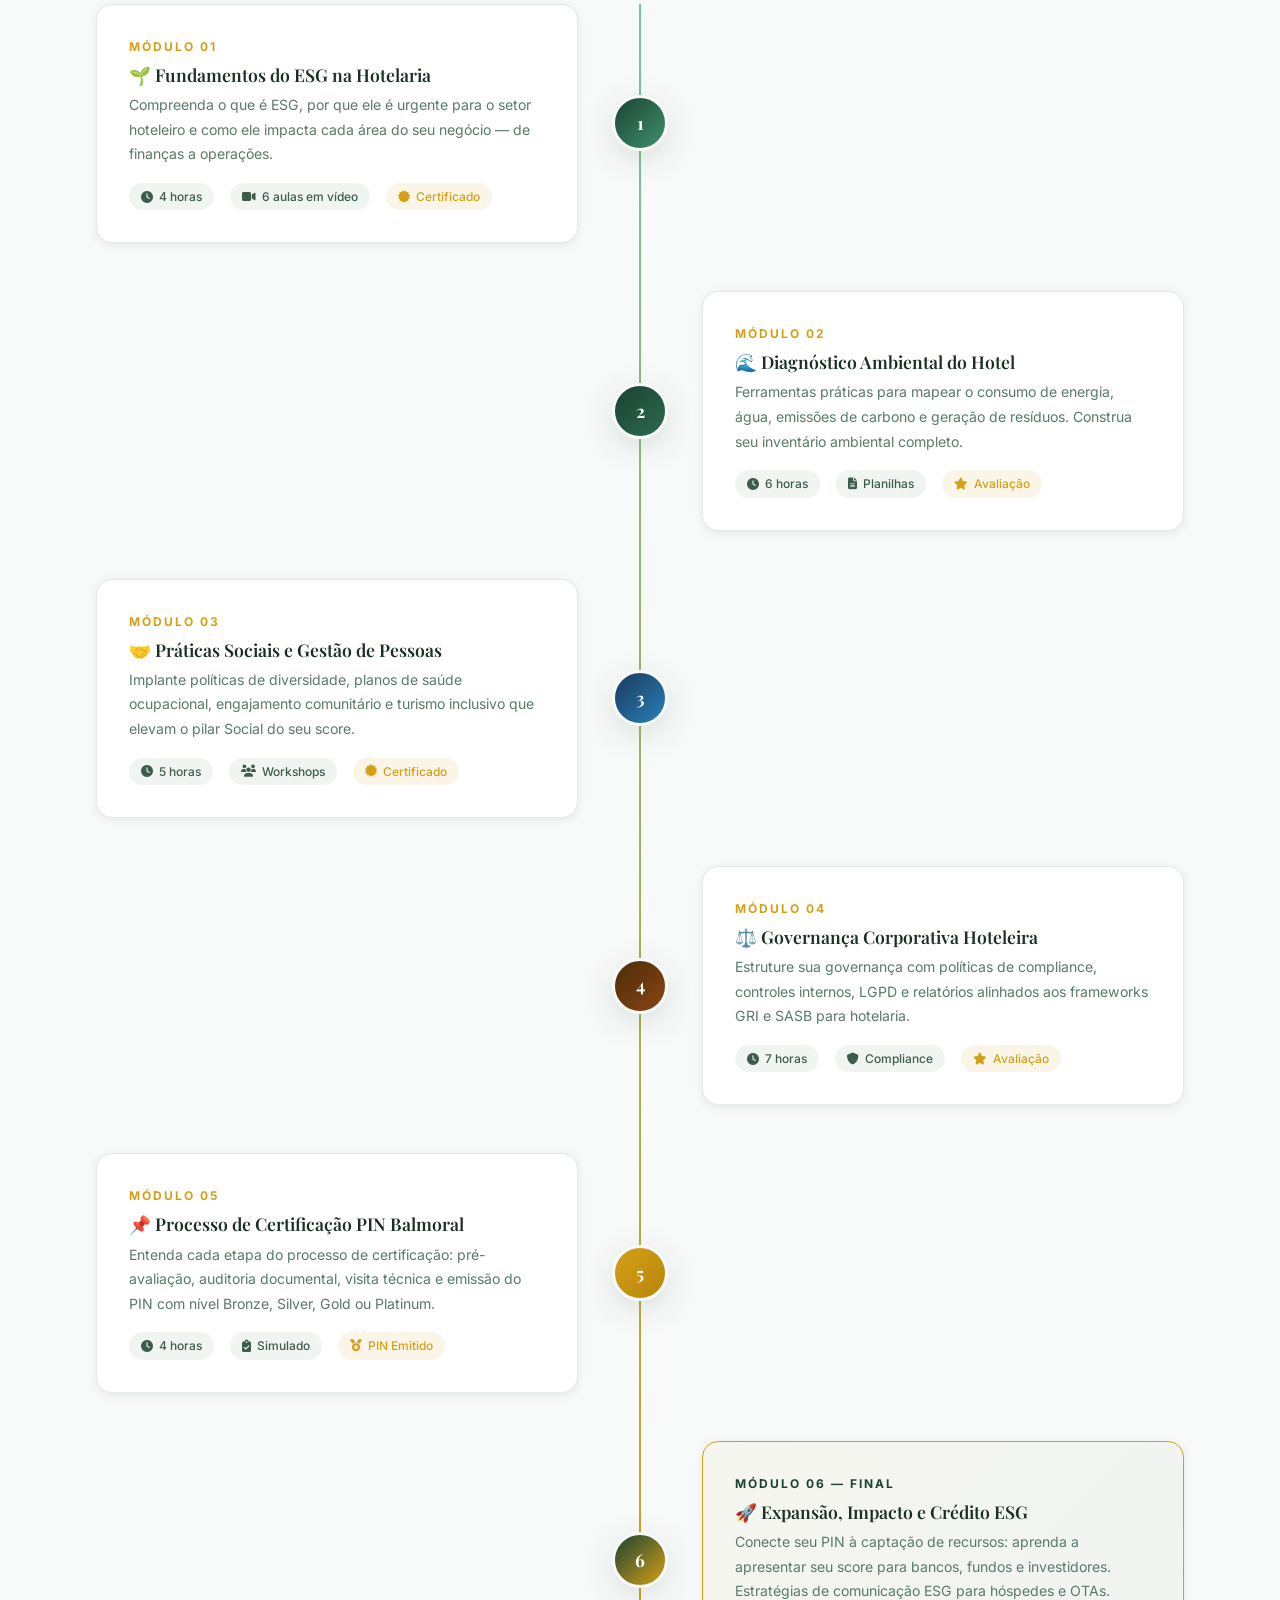
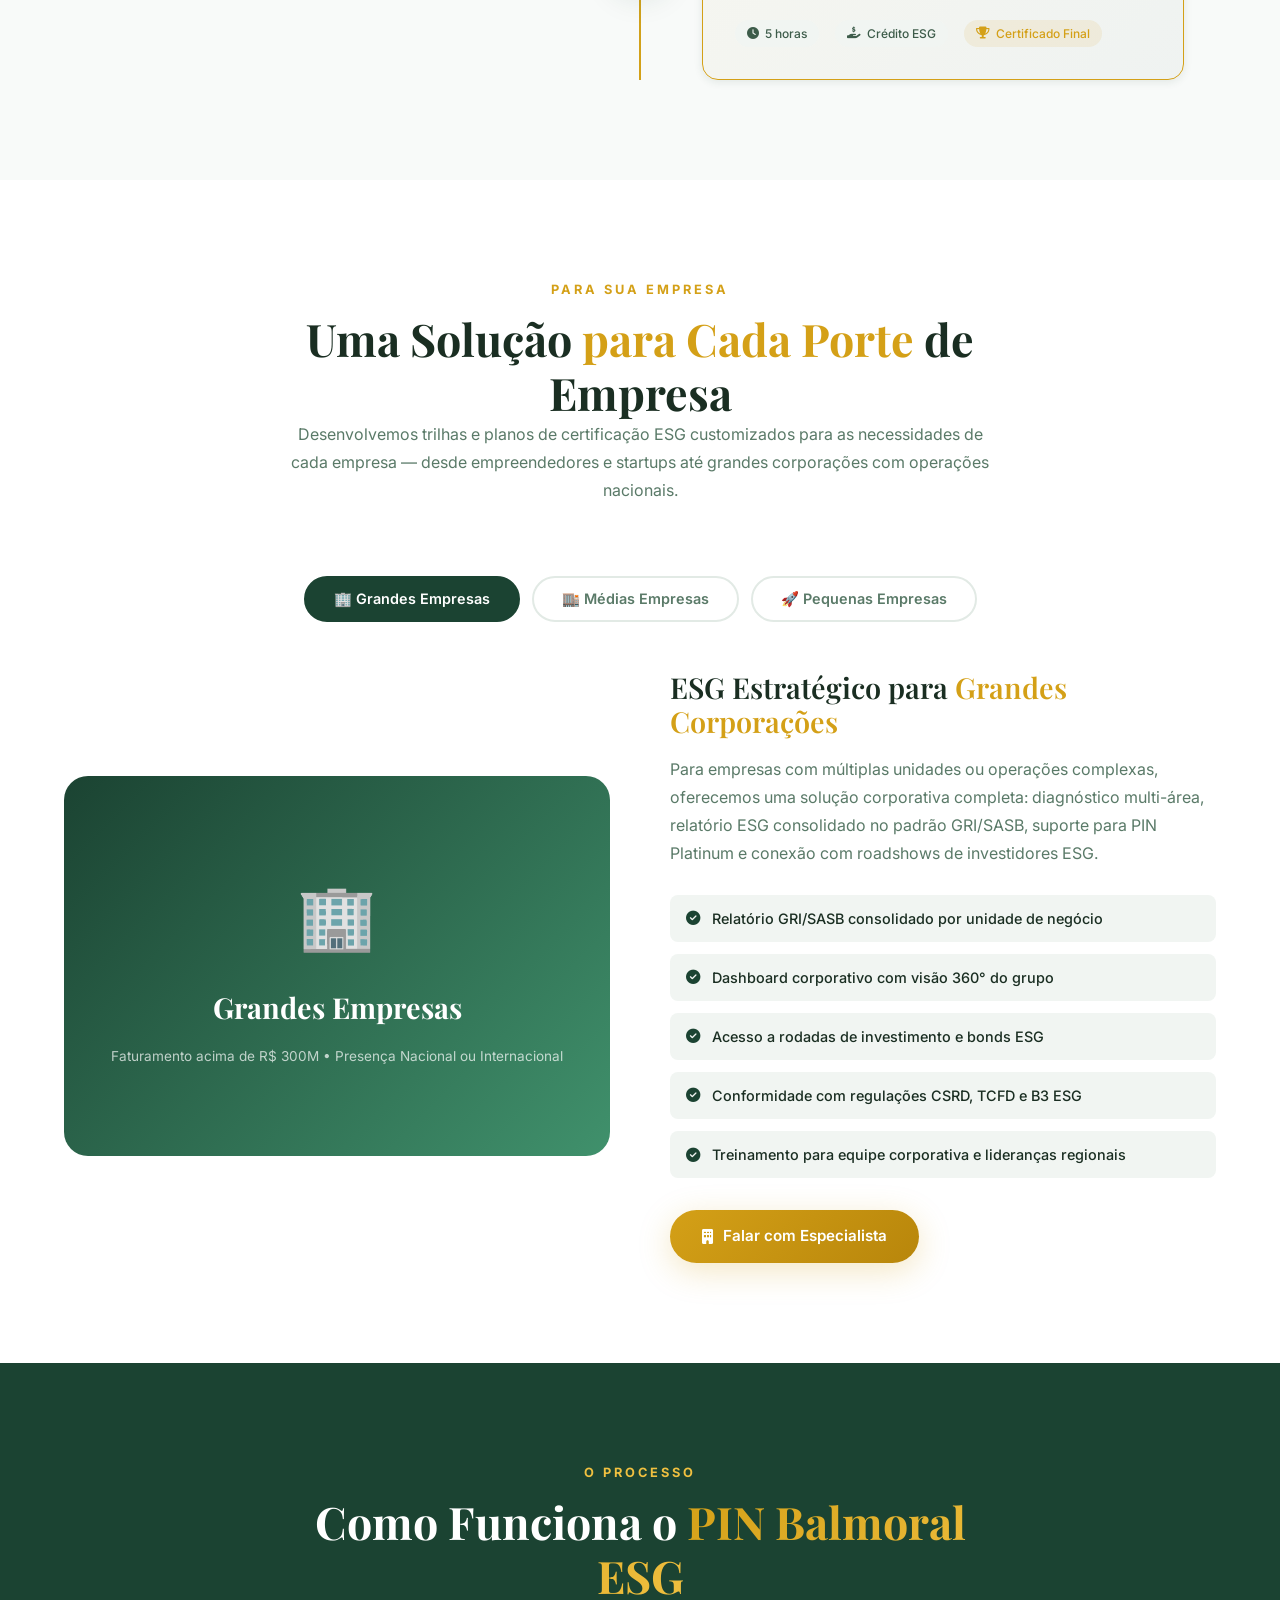
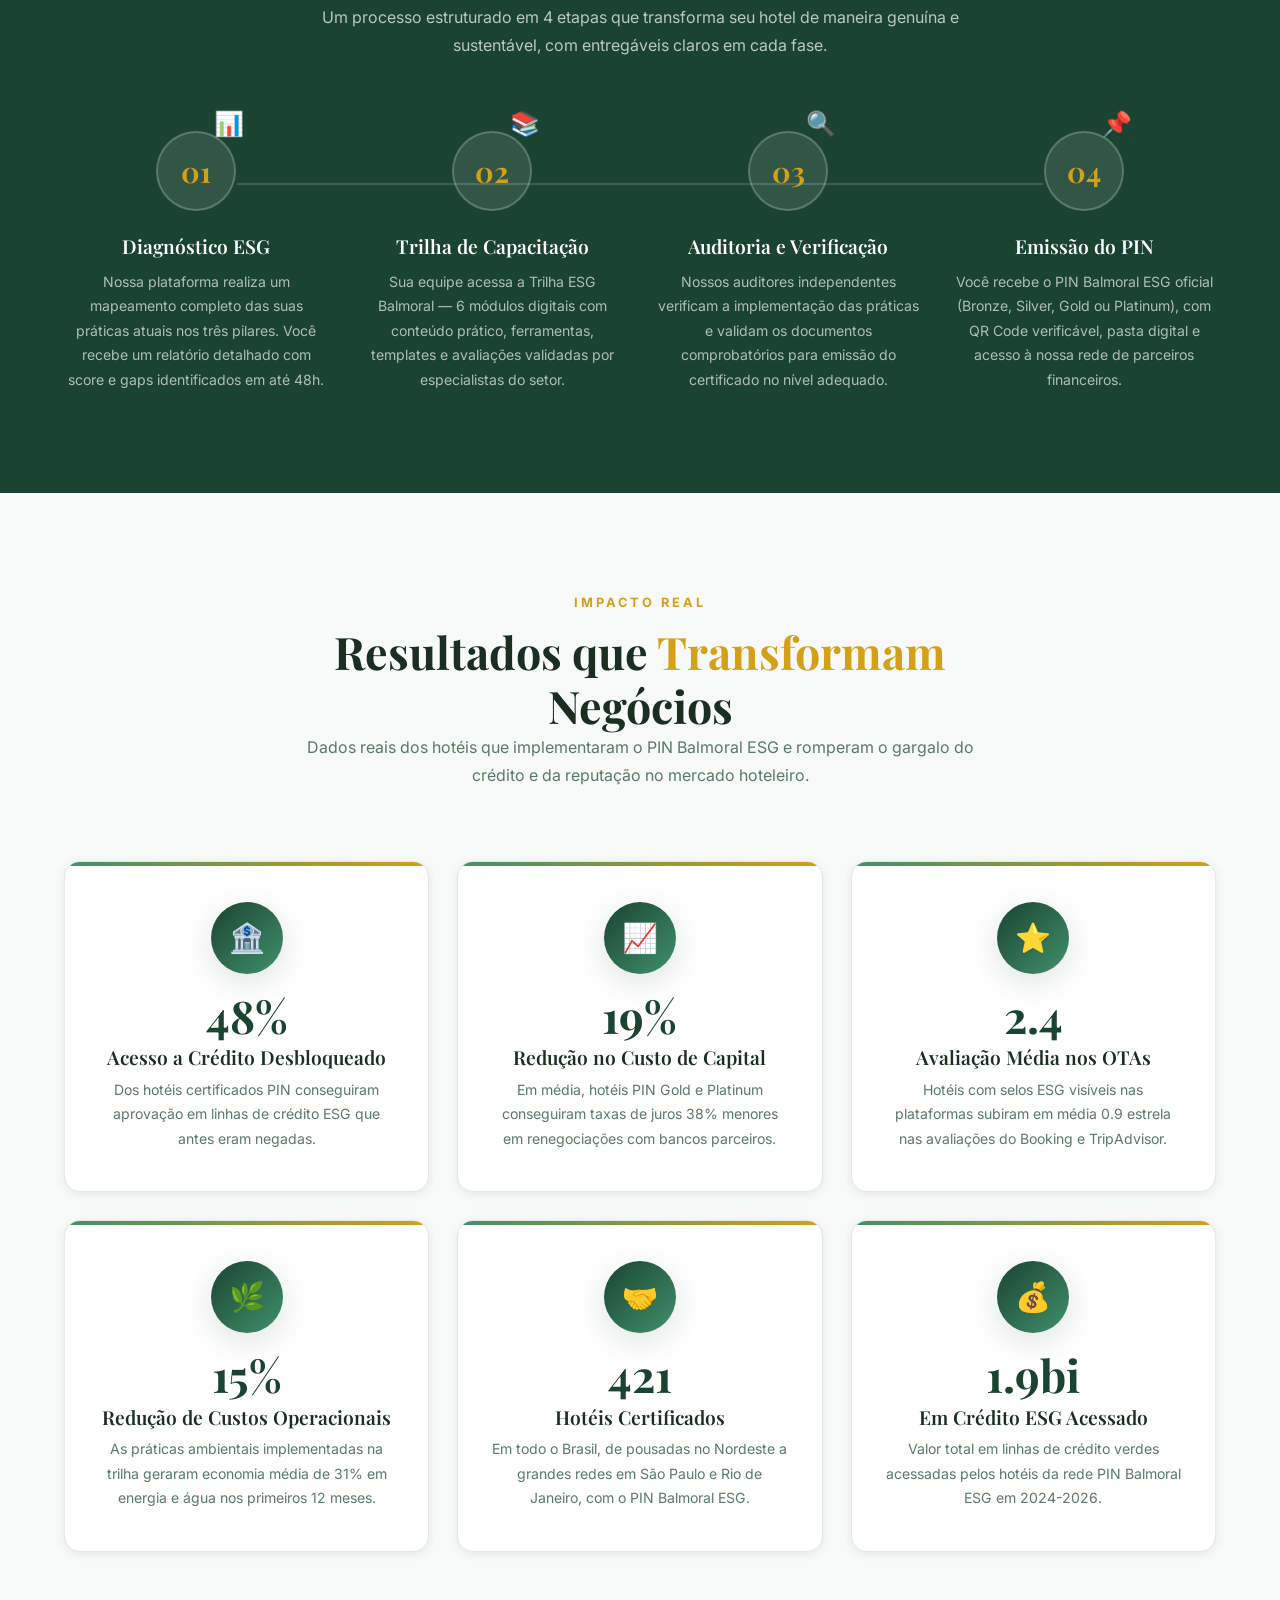
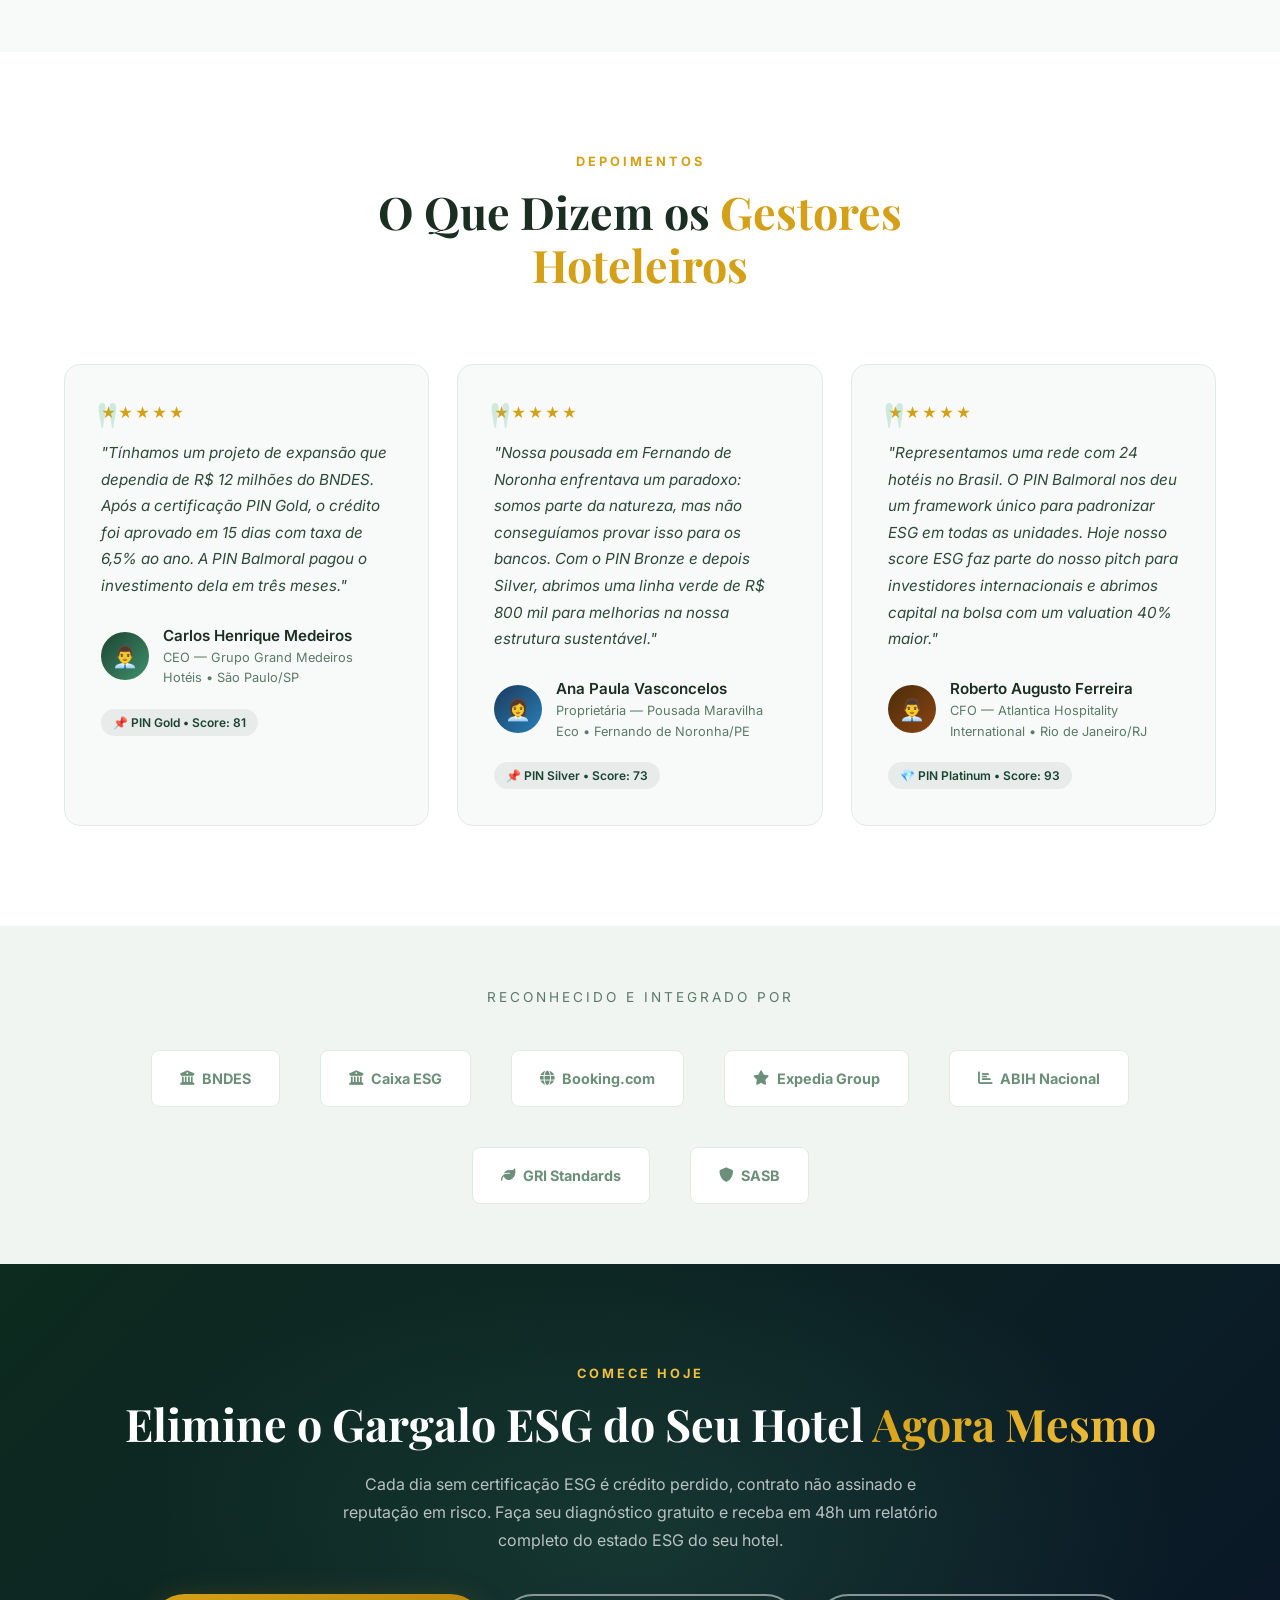
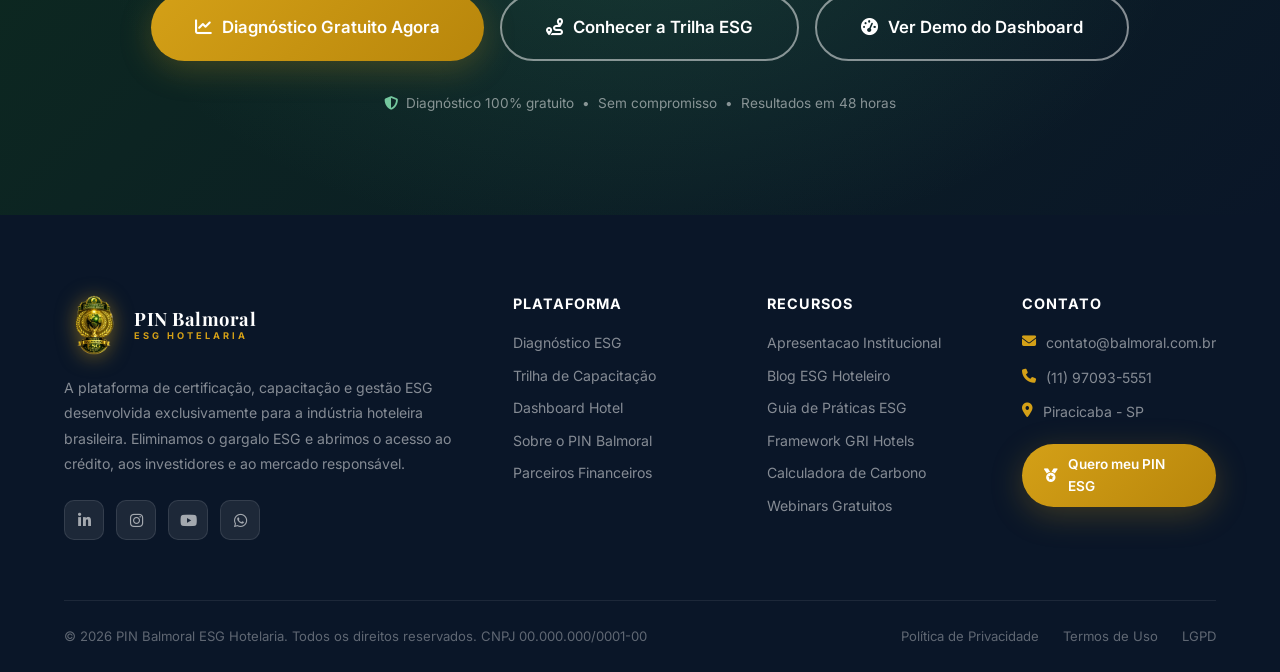
==== commit 57eb804d: "feat: add admin login with SHA-256 auth and fix dashboard access - Create admin-login.html with secu" ====
--- a/index.html
+++ b/index.html
@@ -16,6 +16,42 @@
     @keyframes shake {
       0%,100%{transform:translateX(0)} 20%,60%{transform:translateX(-8px)} 40%,80%{transform:translateX(8px)}
     }
+    /* Botão de acesso administrativo */
+    .btn-admin-access {
+      display: inline-flex;
+      align-items: center;
+      justify-content: center;
+      width: 36px;
+      height: 36px;
+      border-radius: 50%;
+      background: rgba(212,160,23,0.10);
+      border: 1px solid rgba(212,160,23,0.30);
+      color: var(--gold);
+      font-size: 0.82rem;
+      text-decoration: none;
+      transition: all 0.25s ease;
+      flex-shrink: 0;
+      position: relative;
+    }
+    .btn-admin-access::before {
+      content: '';
+      position: absolute;
+      inset: -3px;
+      border-radius: 50%;
+      border: 1px solid rgba(212,160,23,0.15);
+      animation: adminPulse 2.5s ease infinite;
+    }
+    @keyframes adminPulse {
+      0%,100% { transform: scale(1); opacity: 0.6; }
+      50% { transform: scale(1.15); opacity: 0; }
+    }
+    .btn-admin-access:hover {
+      background: rgba(212,160,23,0.20);
+      border-color: rgba(212,160,23,0.60);
+      color: var(--gold-light);
+      transform: scale(1.08);
+      box-shadow: 0 0 12px rgba(212,160,23,0.30);
+    }
   </style>
 </head>
 <body>
@@ -55,6 +91,9 @@
         <a href="diagnostico.html" class="btn btn-outline btn-sm">Diagnóstico Grátis</a>
         <a href="diagnostico.html" class="btn btn-primary btn-sm">
           <i class="fa-solid fa-medal"></i> Quero meu PIN ESG
+        </a>
+        <a href="admin-login.html" class="btn-admin-access" title="Acesso Administrativo">
+          <i class="fa-solid fa-shield-halved"></i>
         </a>
       </div>
 
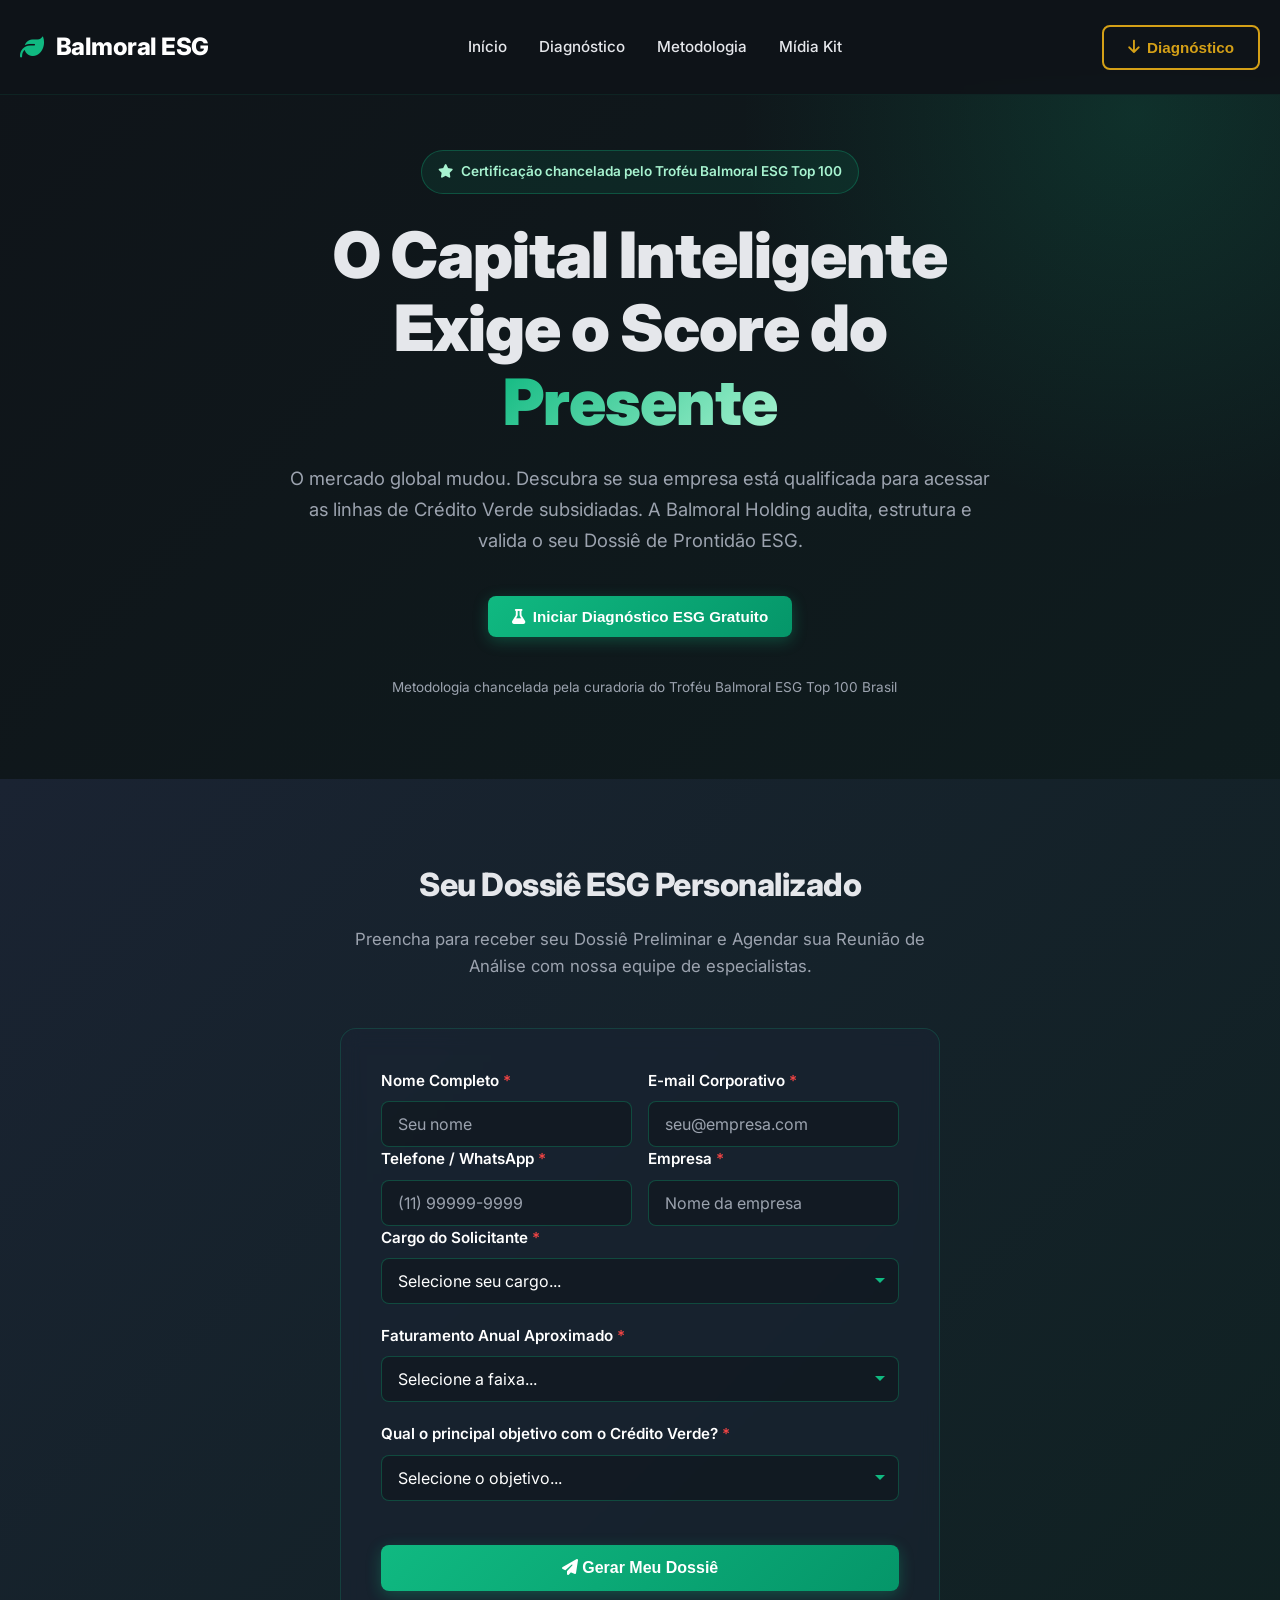
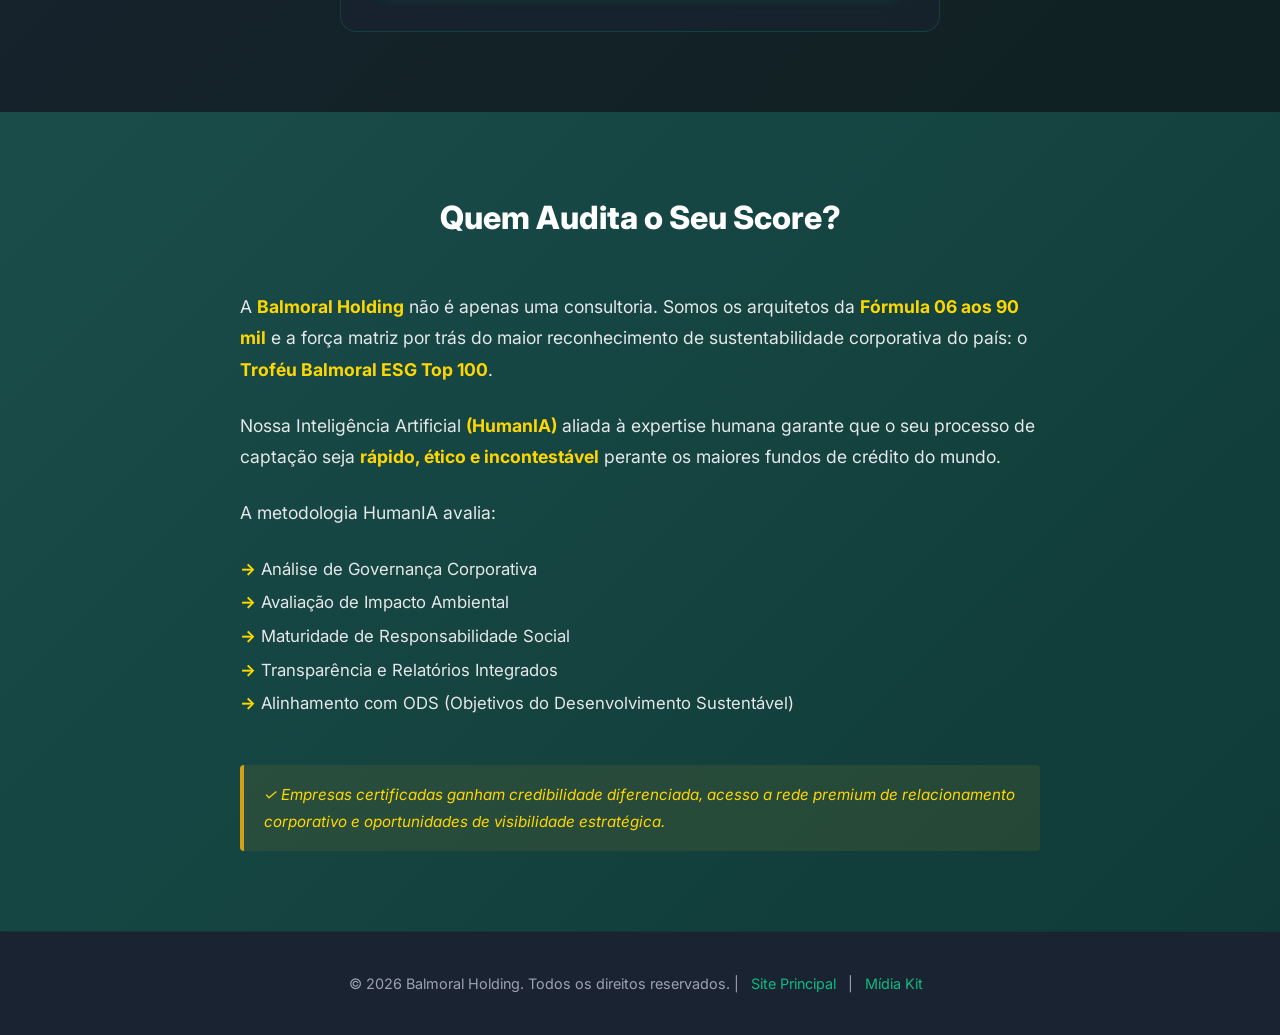
==== commit b74c499d: "refactor: reestruturar site com 3 seções (Hero, Captura, Autoridade) - Atualizar copy de alta conver" ====
--- a/index.html
+++ b/index.html
@@ -3,946 +3,787 @@
 <head>
   <meta charset="UTF-8" />
   <meta name="viewport" content="width=device-width, initial-scale=1.0" />
-  <title>PIN Balmoral ESG — Certificação ESG para Hotelaria</title>
-  <meta name="description" content="A Plataforma PIN Balmoral ESG elimina o gargalo ESG da hotelaria brasileira, garantindo acesso a crédito, certificações e vantagem competitiva para hotéis de todos os portes." />
+  <title>Crédito Verde — Dossiê ESG Gratuito</title>
+  <meta name="description" content="Descubra se sua empresa está qualificada para Crédito Verde subsidiado. Auditoria ESG gratuita da Balmoral Holding com metodologia HumanIA." />
   <link rel="preconnect" href="https://fonts.googleapis.com" />
   <link rel="preconnect" href="https://fonts.gstatic.com" crossorigin />
   <link href="https://fonts.googleapis.com/css2?family=Inter:wght@300;400;500;600;700;800;900&family=Playfair+Display:ital,wght@0,400;0,600;0,700;1,400;1,600&display=swap" rel="stylesheet" />
   <link rel="stylesheet" href="https://cdnjs.cloudflare.com/ajax/libs/font-awesome/6.5.0/css/all.min.css" />
-  <link rel="stylesheet" href="css/style.css?v=5" />
   <style>
-    .active-link { color: var(--gold) !important; }
-    .active-link::after { transform: scaleX(1) !important; }
-    @keyframes shake {
-      0%,100%{transform:translateX(0)} 20%,60%{transform:translateX(-8px)} 40%,80%{transform:translateX(8px)}
-    }
-    /* Botão de acesso administrativo */
-    .btn-admin-access {
+    :root {
+      --green-primary: #10b981;
+      --green-dark: #059669;
+      --green-light: #a7f3d0;
+      --gold: #d4a017;
+      --gold-light: #ffd700;
+      --dark-bg: #0f1419;
+      --dark-secondary: #1a2332;
+      --white: #ffffff;
+      --text-light: #e5e7eb;
+      --text-muted: #9ca3af;
+    }
+
+    * {
+      margin: 0;
+      padding: 0;
+      box-sizing: border-box;
+    }
+
+    html {
+      scroll-behavior: smooth;
+    }
+
+    body {
+      font-family: 'Inter', -apple-system, BlinkMacSystemFont, 'Segoe UI', sans-serif;
+      background: var(--dark-bg);
+      color: var(--text-light);
+      line-height: 1.6;
+      overflow-x: hidden;
+    }
+
+    .container {
+      max-width: 1280px;
+      margin: 0 auto;
+      padding: 0 20px;
+    }
+
+    /* ==================== HEADER ==================== */
+    header {
+      position: fixed;
+      top: 0;
+      left: 0;
+      right: 0;
+      z-index: 100;
+      background: rgba(15, 20, 25, 0.95);
+      backdrop-filter: blur(10px);
+      border-bottom: 1px solid rgba(16, 185, 129, 0.1);
+      padding: 12px 0;
+    }
+
+    .header-inner {
+      display: flex;
+      align-items: center;
+      justify-content: space-between;
+      height: 70px;
+    }
+
+    .logo {
+      display: flex;
+      align-items: center;
+      gap: 12px;
+      font-size: 1.5rem;
+      font-weight: 800;
+      color: var(--white);
+      text-decoration: none;
+      letter-spacing: -0.5px;
+    }
+
+    .logo i {
+      color: var(--green-primary);
+    }
+
+    .header-links {
+      display: flex;
+      align-items: center;
+      gap: 32px;
+    }
+
+    .header-links a {
+      color: var(--text-light);
+      text-decoration: none;
+      font-weight: 500;
+      font-size: 0.95rem;
+      transition: color 0.3s ease;
+    }
+
+    .header-links a:hover {
+      color: var(--green-primary);
+    }
+
+    .header-cta {
+      display: flex;
+      gap: 12px;
+      align-items: center;
+    }
+
+    /* ==================== BUTTONS ==================== */
+    .btn {
       display: inline-flex;
       align-items: center;
       justify-content: center;
-      width: 36px;
-      height: 36px;
-      border-radius: 50%;
-      background: rgba(212,160,23,0.10);
-      border: 1px solid rgba(212,160,23,0.30);
+      gap: 8px;
+      padding: 12px 24px;
+      border-radius: 8px;
+      font-weight: 600;
+      font-size: 0.95rem;
+      border: none;
+      cursor: pointer;
+      transition: all 0.3s ease;
+      text-decoration: none;
+    }
+
+    .btn-primary {
+      background: linear-gradient(135deg, var(--green-primary) 0%, var(--green-dark) 100%);
+      color: var(--white);
+      box-shadow: 0 4px 15px rgba(16, 185, 129, 0.3);
+    }
+
+    .btn-primary:hover {
+      transform: translateY(-2px);
+      box-shadow: 0 6px 20px rgba(16, 185, 129, 0.4);
+    }
+
+    .btn-secondary {
+      background: transparent;
+      border: 2px solid var(--gold);
       color: var(--gold);
-      font-size: 0.82rem;
-      text-decoration: none;
-      transition: all 0.25s ease;
-      flex-shrink: 0;
+    }
+
+    .btn-secondary:hover {
+      background: rgba(212, 160, 23, 0.1);
+    }
+
+    /* ==================== HERO SECTION ==================== */
+    .hero {
+      margin-top: 70px;
+      padding: 80px 0;
       position: relative;
-    }
-    .btn-admin-access::before {
+      overflow: hidden;
+      background: linear-gradient(135deg, rgba(15, 20, 25, 0.9) 0%, rgba(16, 185, 129, 0.05) 100%);
+    }
+
+    .hero::before {
       content: '';
       position: absolute;
-      inset: -3px;
+      top: -50%;
+      right: -20%;
+      width: 800px;
+      height: 800px;
+      background: radial-gradient(circle, rgba(16, 185, 129, 0.15) 0%, transparent 70%);
       border-radius: 50%;
-      border: 1px solid rgba(212,160,23,0.15);
-      animation: adminPulse 2.5s ease infinite;
-    }
-    @keyframes adminPulse {
-      0%,100% { transform: scale(1); opacity: 0.6; }
-      50% { transform: scale(1.15); opacity: 0; }
-    }
-    .btn-admin-access:hover {
-      background: rgba(212,160,23,0.20);
-      border-color: rgba(212,160,23,0.60);
+      pointer-events: none;
+    }
+
+    .hero-inner {
+      position: relative;
+      z-index: 1;
+      max-width: 900px;
+      margin: 0 auto;
+      text-align: center;
+    }
+
+    .hero-badge {
+      display: inline-flex;
+      align-items: center;
+      gap: 8px;
+      padding: 10px 16px;
+      background: rgba(16, 185, 129, 0.1);
+      border: 1px solid rgba(16, 185, 129, 0.3);
+      border-radius: 24px;
+      margin-bottom: 24px;
+      font-size: 0.85rem;
+      font-weight: 600;
+      color: var(--green-light);
+      animation: fadeInUp 0.8s ease forwards;
+      opacity: 0;
+    }
+
+    .hero-title {
+      font-size: clamp(2.5rem, 8vw, 4rem);
+      font-weight: 900;
+      line-height: 1.15;
+      margin-bottom: 24px;
+      animation: fadeInUp 0.8s ease 0.1s forwards;
+      opacity: 0;
+      letter-spacing: -1px;
+    }
+
+    .hero-title .highlight {
+      background: linear-gradient(135deg, var(--green-primary) 0%, var(--green-light) 100%);
+      -webkit-background-clip: text;
+      -webkit-text-fill-color: transparent;
+      background-clip: text;
+    }
+
+    .hero-desc {
+      font-size: 1.15rem;
+      color: var(--text-muted);
+      margin-bottom: 40px;
+      line-height: 1.7;
+      animation: fadeInUp 0.8s ease 0.2s forwards;
+      opacity: 0;
+      max-width: 700px;
+      margin-left: auto;
+      margin-right: auto;
+    }
+
+    .hero-buttons {
+      display: flex;
+      flex-direction: column;
+      gap: 16px;
+      align-items: center;
+      margin-bottom: 40px;
+      animation: fadeInUp 0.8s ease 0.3s forwards;
+      opacity: 0;
+    }
+
+    .hero-seal {
+      font-size: 0.85rem;
+      color: var(--text-muted);
+      margin-top: 24px;
+      display: flex;
+      align-items: center;
+      justify-content: center;
+      gap: 8px;
+      animation: fadeInUp 0.8s ease 0.4s forwards;
+      opacity: 0;
+    }
+
+    .hero-seal i {
+      color: var(--gold);
+    }
+
+    @keyframes fadeInUp {
+      from {
+        opacity: 0;
+        transform: translateY(20px);
+      }
+      to {
+        opacity: 1;
+        transform: translateY(0);
+      }
+    }
+
+    /* ==================== FORMULÁRIO (SEÇÃO CAPTURA) ==================== */
+    section#captura {
+      padding: 80px 0;
+      background: linear-gradient(135deg, var(--dark-secondary) 0%, rgba(16, 185, 129, 0.08) 100%);
+    }
+
+    .form-header {
+      text-align: center;
+      margin-bottom: 48px;
+    }
+
+    .form-header h2 {
+      font-size: 2rem;
+      font-weight: 800;
+      margin-bottom: 16px;
+      letter-spacing: -0.5px;
+    }
+
+    .form-header p {
+      font-size: 1.05rem;
+      color: var(--text-muted);
+      max-width: 600px;
+      margin: 0 auto;
+    }
+
+    .form-wrapper {
+      max-width: 600px;
+      margin: 0 auto;
+      background: rgba(26, 35, 50, 0.6);
+      border: 1px solid rgba(16, 185, 129, 0.2);
+      border-radius: 16px;
+      padding: 40px;
+      backdrop-filter: blur(10px);
+    }
+
+    .form-group {
+      margin-bottom: 20px;
+    }
+
+    .form-group label {
+      display: block;
+      font-weight: 600;
+      margin-bottom: 8px;
+      font-size: 0.95rem;
+      color: var(--white);
+    }
+
+    .form-group label .required {
+      color: #ef4444;
+    }
+
+    .form-group input,
+    .form-group select {
+      width: 100%;
+      padding: 12px 16px;
+      border: 1px solid rgba(16, 185, 129, 0.3);
+      border-radius: 8px;
+      background: rgba(15, 20, 25, 0.5);
+      color: var(--white);
+      font-family: inherit;
+      font-size: 1rem;
+      transition: all 0.3s ease;
+    }
+
+    .form-group input::placeholder {
+      color: var(--text-muted);
+    }
+
+    .form-group input:focus,
+    .form-group select:focus {
+      outline: none;
+      border-color: var(--green-primary);
+      background: rgba(16, 185, 129, 0.08);
+      box-shadow: 0 0 0 3px rgba(16, 185, 129, 0.1);
+    }
+
+    .form-group select {
+      cursor: pointer;
+      appearance: none;
+      background-image: url("data:image/svg+xml,%3Csvg xmlns='http://www.w3.org/2000/svg' width='12' height='8' viewBox='0 0 12 8'%3E%3Cpath fill='%2310b981' d='M1 1l5 5 5-5'/%3E%3C/svg%3E");
+      background-repeat: no-repeat;
+      background-position: right 12px center;
+      padding-right: 36px;
+    }
+
+    .form-row {
+      display: grid;
+      grid-template-columns: 1fr 1fr;
+      gap: 16px;
+    }
+
+    .form-row .form-group {
+      margin-bottom: 0;
+    }
+
+    @media (max-width: 640px) {
+      .form-row {
+        grid-template-columns: 1fr;
+      }
+    }
+
+    .form-submit {
+      width: 100%;
+      margin-top: 24px;
+      padding: 14px 24px;
+      font-size: 1rem;
+      font-weight: 700;
+      background: linear-gradient(135deg, var(--green-primary) 0%, var(--green-dark) 100%);
+      color: var(--white);
+      border: none;
+      border-radius: 8px;
+      cursor: pointer;
+      transition: all 0.3s ease;
+      box-shadow: 0 4px 15px rgba(16, 185, 129, 0.3);
+    }
+
+    .form-submit:hover:not(:disabled) {
+      transform: translateY(-2px);
+      box-shadow: 0 6px 20px rgba(16, 185, 129, 0.4);
+    }
+
+    .form-submit:disabled {
+      opacity: 0.7;
+      cursor: not-allowed;
+    }
+
+    .form-success {
+      display: none;
+      text-align: center;
+      padding: 40px 20px;
+    }
+
+    .form-success.show {
+      display: block;
+    }
+
+    .form-success i {
+      font-size: 3rem;
+      color: var(--green-primary);
+      margin-bottom: 16px;
+    }
+
+    .form-success h3 {
+      font-size: 1.5rem;
+      margin-bottom: 12px;
+    }
+
+    .form-success p {
+      color: var(--text-muted);
+      margin-bottom: 24px;
+    }
+
+    /* ==================== AUTORIDADE SECTION ==================== */
+    section#autoridade {
+      padding: 80px 0;
+      background: linear-gradient(135deg, #1a4d4a 0%, #0f3a37 100%);
+    }
+
+    .autoridade-header {
+      text-align: center;
+      margin-bottom: 48px;
+    }
+
+    .autoridade-header h2 {
+      font-size: 2rem;
+      font-weight: 800;
+      margin-bottom: 24px;
+      color: var(--white);
+    }
+
+    .autoridade-content {
+      max-width: 800px;
+      margin: 0 auto;
+    }
+
+    .autoridade-content p {
+      font-size: 1.1rem;
+      line-height: 1.8;
+      color: var(--text-light);
+      margin-bottom: 24px;
+    }
+
+    .autoridade-content strong {
       color: var(--gold-light);
-      transform: scale(1.08);
-      box-shadow: 0 0 12px rgba(212,160,23,0.30);
+      font-weight: 700;
+    }
+
+    .badge-seal {
+      display: inline-block;
+      padding: 16px 20px;
+      background: rgba(212, 160, 23, 0.1);
+      border-left: 4px solid var(--gold);
+      border-radius: 4px;
+      margin-top: 24px;
+    }
+
+    .badge-seal p {
+      margin: 0;
+      font-size: 0.95rem;
+      font-style: italic;
+      color: var(--gold-light);
+    }
+
+    /* ==================== FOOTER ==================== */
+    footer {
+      padding: 40px 0;
+      background: var(--dark-secondary);
+      border-top: 1px solid rgba(16, 185, 129, 0.1);
+      text-align: center;
+      color: var(--text-muted);
+      font-size: 0.9rem;
+    }
+
+    footer a {
+      color: var(--green-primary);
+      text-decoration: none;
+      margin: 0 8px;
+    }
+
+    footer a:hover {
+      text-decoration: underline;
+    }
+
+    /* ==================== RESPONSIVE ==================== */
+    @media (max-width: 768px) {
+      .header-links {
+        gap: 16px;
+      }
+
+      .header-cta {
+        flex-direction: column;
+        gap: 8px;
+      }
+
+      .hero-buttons {
+        flex-direction: column;
+      }
+
+      .btn {
+        width: 100%;
+      }
+
+      .form-wrapper {
+        padding: 24px;
+      }
+
+      .hero {
+        padding: 60px 0;
+      }
+
+      section#captura,
+      section#autoridade {
+        padding: 60px 0;
+      }
+
+      .hero-title {
+        font-size: 2rem;
+      }
+
+      .form-header h2,
+      .autoridade-header h2 {
+        font-size: 1.5rem;
+      }
+    }
+
+    /* ==================== ACCESSIBILITY ==================== */
+    a.hidden {
+      display: none;
     }
   </style>
 </head>
 <body>
 
-<!-- ========== URGENCY BAR ========== -->
-<div id="urgencyBar" class="urgency-bar">
-  <div class="urgency-inner">
-    <i class="fa-solid fa-triangle-exclamation" style="color:#FFF3CD;"></i>
-    <p>🚨 <strong>Alerta 2026:</strong> 68% dos hotéis brasileiros já tiveram crédito restringido por ausência de práticas ESG. <strong>Não deixe seu hotel fazer parte desta estatística.</strong></p>
-    <button id="urgencyClose" style="background:none;border:none;color:rgba(255,255,255,0.7);cursor:pointer;font-size:1.2rem;"><i class="fa-solid fa-xmark"></i></button>
-  </div>
-</div>
-
-<!-- ========== NAVBAR ========== -->
-<nav class="navbar" id="navbar">
+<!-- HEADER -->
+<header>
   <div class="container">
-    <div class="navbar-inner">
-      <a href="index.html" class="navbar-logo">
-        <div class="logo-icon">
-          <img src="assets/logo-selo-verde-balmoralesg.png" alt="Selo Verde ESG Balmoral" />
-        </div>
-        <div class="logo-text">
-          <span class="logo-main">PIN Balmoral</span>
-          <span class="logo-sub">Business ESG</span>
-        </div>
+    <div class="header-inner">
+      <a href="#" class="logo">
+        <i class="fa-solid fa-leaf"></i>
+        <span>Balmoral ESG</span>
       </a>
 
-      <ul class="navbar-links" id="navLinks">
-        <li><a href="#problema">O Problema</a></li>
-        <li><a href="#solucao">Solução</a></li>
-        <li><a href="#pilares">Pilares ESG</a></li>
-        <li><a href="#trilha">Trilha</a></li>
-        <li><a href="#hoteis">Para sua Empresa</a></li>
-      </ul>
-
-      <div class="navbar-cta">
-        <a href="diagnostico.html" class="btn btn-outline btn-sm">Diagnóstico Grátis</a>
-        <a href="diagnostico.html" class="btn btn-primary btn-sm">
-          <i class="fa-solid fa-medal"></i> Quero meu PIN ESG
-        </a>
-        <a href="admin-login.html" class="btn-admin-access" title="Acesso Administrativo">
-          <i class="fa-solid fa-shield-halved"></i>
-        </a>
-      </div>
-
-      <div class="hamburger" id="hamburger">
-        <span></span><span></span><span></span>
+      <nav class="header-links">
+        <a href="#hero">Início</a>
+        <a href="#captura">Diagnóstico</a>
+        <a href="#autoridade">Metodologia</a>
+        <a href="https://www.balmoral.com.br/media-kit/" target="_blank">Mídia Kit</a>
+      </nav>
+
+      <div class="header-cta">
+        <button class="btn btn-secondary btn-sm" onclick="document.getElementById('captura').scrollIntoView({behavior:'smooth'})">
+          <i class="fa-solid fa-arrow-down"></i> Diagnóstico
+        </button>
       </div>
     </div>
   </div>
-</nav>
-
-<!-- ========== HERO ========== -->
+</header>
+
+<!-- SEÇÃO 1: HERO -->
 <section class="hero" id="hero">
-  <div class="hero-bg"></div>
-  <div class="hero-grid"></div>
-  <div class="hero-orb-1"></div>
-  <div class="hero-orb-2"></div>
-
-  <div class="container hero-content">
+  <div class="container">
     <div class="hero-inner">
-      <!-- Left: Text -->
-      <div>
-        <div class="hero-badge animate-on-scroll">
-          <span class="badge badge-gold">
-            <i class="fa-solid fa-leaf"></i>
-            Plataforma ESG Nº 1 para Hotelaria — 2026
-          </span>
-        </div>
-
-        <h1 class="hero-title animate-on-scroll delay-1">
-          Seu Hotel Está<br>
-          Pronto para o<br>
-          <span class="highlight">ESG?</span>
-        </h1>
-
-        <p class="hero-desc animate-on-scroll delay-2">
-          Em 2026, bancos, investidores e consumidores exigem comprovação de práticas ESG. Hotéis sem certificação estão perdendo crédito, contratos e reputação. A PIN Balmoral ESG é a solução que transforma esse gargalo em vantagem competitiva.
-        </p>
-
-        <div class="hero-actions animate-on-scroll delay-3">
-          <a href="diagnostico.html" class="btn btn-primary btn-lg">
-            <i class="fa-solid fa-chart-line"></i>
-            Diagnóstico Gratuito
-          </a>
-          <a href="trilha.html" class="btn btn-outline btn-lg">
-            <i class="fa-solid fa-route"></i>
-            Conhecer a Trilha ESG
-          </a>
-        </div>
-
-        <div class="hero-stats animate-on-scroll delay-4">
-          <div>
-            <div class="hero-stat-num" data-target="847" data-suffix="">847</div>
-            <div class="hero-stat-label">Hotéis Certificados</div>
-          </div>
-          <div>
-            <div class="hero-stat-num" data-target="94" data-suffix="%">94%</div>
-            <div class="hero-stat-label">Acesso a Crédito Melhorado</div>
-          </div>
-          <div>
-            <div class="hero-stat-num" data-target="38" data-suffix="bi">R$38bi</div>
-            <div class="hero-stat-label">Em Linhas ESG Acessadas</div>
-          </div>
-        </div>
+      <div class="hero-badge">
+        <i class="fa-solid fa-star"></i>
+        Certificação chancelada pelo Troféu Balmoral ESG Top 100
       </div>
 
-      <!-- Right: Visual Card -->
-      <div class="hero-visual animate-on-scroll delay-2">
-        <div style="position:relative;">
-          <!-- Float card 1 -->
-          <div class="hero-card-float-1" style="opacity:0;transition:opacity 0.8s ease 0.8s;">
-            <div class="float-card-title">🏆 Certificação</div>
-            <div class="float-card-val">PIN Platinum</div>
-            <div class="float-card-sub">Hotel Fasano São Paulo</div>
-          </div>
-
-          <!-- Main Score Card -->
-          <div class="hero-card-main">
-            <div class="pin-score-display">
-              <div class="pin-circle">
-                <div class="pin-circle-inner">
-                  <span class="score">74</span>
-                  <span class="score-label">Score ESG</span>
-                </div>
-              </div>
-              <div class="pin-score-title">Hotel Grand Balmoral SP</div>
-              <div class="pin-score-sub">Última atualização: Maio 2026</div>
-            </div>
-
-            <div class="pin-pillars">
-              <div class="pin-pillar">
-                <div class="pillar-icon">🌿</div>
-                <div class="pillar-name">Ambiental</div>
-                <div class="pillar-val" style="color:#74C69D;">82%</div>
-              </div>
-              <div class="pin-pillar">
-                <div class="pillar-icon">🤝</div>
-                <div class="pillar-name">Social</div>
-                <div class="pillar-val" style="color:#5DADE2;">71%</div>
-              </div>
-              <div class="pin-pillar">
-                <div class="pillar-icon">⚖️</div>
-                <div class="pillar-name">Governança</div>
-                <div class="pillar-val" style="color:#D4A017;">68%</div>
-              </div>
-            </div>
-
-            <div style="margin-top:20px; padding:16px; background:rgba(212,160,23,0.08); border-radius:12px; border:1px solid rgba(212,160,23,0.2); display:flex; align-items:center; gap:12px;">
-              <span style="font-size:1.4rem;">📌</span>
-              <div>
-                <div style="font-size:0.85rem; font-weight:700; color:rgba(255,255,255,0.9);">Status: PIN Gold em andamento</div>
-                <div style="font-size:0.75rem; color:rgba(255,255,255,0.5);">3 tarefas para certificação completa</div>
-              </div>
-            </div>
-          </div>
-
-          <!-- Float card 2 -->
-          <div class="hero-card-float-2" style="opacity:0;transition:opacity 0.8s ease 1s;">
-            <div class="float-card-title">💳 Crédito Liberado</div>
-            <div class="float-card-val" style="color:#74C69D;">R$ 4,2M</div>
-            <div class="float-card-sub">Linha ESG — BNDES Turismo</div>
-          </div>
-        </div>
+      <h1 class="hero-title">
+        O Capital Inteligente<br>Exige o Score do<br><span class="highlight">Presente</span>
+      </h1>
+
+      <p class="hero-desc">
+        O mercado global mudou. Descubra se sua empresa está qualificada para acessar as linhas de Crédito Verde subsidiadas. A Balmoral Holding audita, estrutura e valida o seu Dossiê de Prontidão ESG.
+      </p>
+
+      <div class="hero-buttons">
+        <button class="btn btn-primary" onclick="document.getElementById('captura').scrollIntoView({behavior:'smooth'})">
+          <i class="fa-solid fa-flask"></i>
+          Iniciar Diagnóstico ESG Gratuito
+        </button>
+      </div>
+
+      <div class="hero-seal">
+        <i class="fa-solid fa-shield-check"></i>
+        Metodologia chancelada pela curadoria do Troféu Balmoral ESG Top 100 Brasil
       </div>
     </div>
   </div>
 </section>
 
-<!-- ========== PROBLEMA ========== -->
-<section class="problema-section section-padding" id="problema">
+<!-- SEÇÃO 2: CAPTURA -->
+<section id="captura">
   <div class="container">
-    <div class="problema-intro animate-on-scroll">
-      <span class="section-label">O Diagnóstico</span>
-      <h2>O Gargalo ESG <span class="text-gold">Está Sufocando</span> a Hotelaria</h2>
-      <p>Em 2026, a pressão por práticas sustentáveis saiu dos relatórios e entrou nos contratos, nas linhas de crédito e na preferência do hóspede. Hotéis sem ESG estruturado estão pagando um preço alto.</p>
+    <div class="form-header">
+      <h2>Seu Dossiê ESG Personalizado</h2>
+      <p>Preencha para receber seu Dossiê Preliminar e Agendar sua Reunião de Análise com nossa equipe de especialistas.</p>
     </div>
 
-    <div class="problema-grid">
-      <div class="problema-card animate-on-scroll delay-1">
-        <div class="problema-card-icon">🏦</div>
-        <h4>Crédito Negado ou Encarecido</h4>
-        <p>Instituições financeiras como BNDES, Caixa e grandes bancos privados passaram a exigir comprovação de ESG para concessão de crédito rural e turístico. Sem o PIN, sua taxa sobe e seu limite cai.</p>
-      </div>
-      <div class="problema-card animate-on-scroll delay-2">
-        <div class="problema-card-icon">📉</div>
-        <h4>Pressão de Investidores</h4>
-        <p>Fundos de investimento em hotelaria e FIIs turísticos estão desinvestindo de ativos sem score ESG. A governança sustentável virou critério eliminatório nos processos de M&A e captação.</p>
-      </div>
-      <div class="problema-card animate-on-scroll delay-3">
-        <div class="problema-card-icon">🌍</div>
-        <h4>Exigências de Mercado</h4>
-        <p>Agências de viagens corporativas, plataformas OTAs e grandes empresas exigem que hotéis parceiros tenham certificação ESG. Sem ela, você perde contratos corporativos lucrativos.</p>
-      </div>
-      <div class="problema-card animate-on-scroll delay-4">
-        <div class="problema-card-icon">⭐</div>
-        <h4>Reputação em Risco</h4>
-        <p>Viajantes das gerações Millennial e Z pesquisam práticas sustentáveis antes de reservar. Reviews negativos sobre impacto ambiental já impactam diretamente a taxa de ocupação dos hotéis.</p>
-      </div>
-    </div>
-
-    <div class="problema-stat-bar animate-on-scroll">
-      <div class="problema-stat-grid">
-        <div>
-          <div class="prob-stat-num" data-target="68" data-suffix="%">68%</div>
-          <div class="prob-stat-label">dos hotéis brasileiros tiveram crédito restringido por ESG em 2025-2026</div>
+    <div class="form-wrapper">
+      <form id="diagnosticoForm">
+        <div class="form-row">
+          <div class="form-group">
+            <label>Nome Completo <span class="required">*</span></label>
+            <input type="text" name="nome" placeholder="Seu nome" required />
+          </div>
+          <div class="form-group">
+            <label>E-mail Corporativo <span class="required">*</span></label>
+            <input type="email" name="email" placeholder="seu@empresa.com" required />
+          </div>
         </div>
-        <div>
-          <div class="prob-stat-num" data-target="4.2" data-suffix="x">4.2x</div>
-          <div class="prob-stat-label">mais custo de capital para hotéis sem certificação ESG</div>
+
+        <div class="form-row">
+          <div class="form-group">
+            <label>Telefone / WhatsApp <span class="required">*</span></label>
+            <input type="tel" name="telefone" placeholder="(11) 99999-9999" required />
+          </div>
+          <div class="form-group">
+            <label>Empresa <span class="required">*</span></label>
+            <input type="text" name="empresa" placeholder="Nome da empresa" required />
+          </div>
         </div>
-        <div>
-          <div class="prob-stat-num" data-target="82" data-suffix="%">82%</div>
-          <div class="prob-stat-label">dos viajantes corporativos preferem hotéis com práticas ESG comprovadas</div>
+
+        <div class="form-group">
+          <label>Cargo do Solicitante <span class="required">*</span></label>
+          <select name="cargo" required>
+            <option value="">Selecione seu cargo...</option>
+            <option value="C-Level">C-Level (CEO, CFO, etc)</option>
+            <option value="Diretor">Diretor</option>
+            <option value="Socio">Sócio/Proprietário</option>
+            <option value="Gerente">Gerente</option>
+            <option value="Outro">Outro</option>
+          </select>
         </div>
-        <div>
-          <div class="prob-stat-num" data-target="340" data-suffix="bi">R$340bi</div>
-          <div class="prob-stat-label">parados em linhas de crédito ESG aguardando hotéis certificados</div>
+
+        <div class="form-group">
+          <label>Faturamento Anual Aproximado <span class="required">*</span></label>
+          <select name="faturamento" required>
+            <option value="">Selecione a faixa...</option>
+            <option value="ate_5m">Até R$ 5 Milhões</option>
+            <option value="5m_20m">R$ 5M a R$ 20M</option>
+            <option value="acima_20m">Acima de R$ 20M</option>
+          </select>
         </div>
+
+        <div class="form-group">
+          <label>Qual o principal objetivo com o Crédito Verde? <span class="required">*</span></label>
+          <select name="objetivo" required>
+            <option value="">Selecione o objetivo...</option>
+            <option value="expansao">Expansão de Planta</option>
+            <option value="inovacao">Inovação Tecnológica</option>
+            <option value="adequacao">Adequação Regulatória</option>
+            <option value="capital_giro">Capital de Giro Sustentável</option>
+          </select>
+        </div>
+
+        <button type="submit" class="form-submit">
+          <i class="fa-solid fa-paper-plane"></i> Gerar Meu Dossiê
+        </button>
+      </form>
+
+      <div class="form-success" id="formSuccess">
+        <i class="fa-solid fa-circle-check"></i>
+        <h3>Dossiê em Processamento! 🎉</h3>
+        <p>Seus dados foram recebidos com sucesso. Nossa equipe está analisando suas informações.</p>
+        <p style="font-size: 0.95rem; color: var(--green-primary);">
+          <strong>Em breve você receberá:</strong><br>
+          ✓ Dossiê ESG Preliminar<br>
+          ✓ Agendamento de Reunião de Análise
+        </p>
       </div>
     </div>
   </div>
 </section>
 
-<!-- ========== SOLUÇÃO ========== -->
-<section class="solucao-section section-padding" id="solucao">
+<!-- SEÇÃO 3: AUTORIDADE -->
+<section id="autoridade">
   <div class="container">
-    <div class="solucao-inner">
-      <!-- Visual -->
-      <div class="solucao-visual animate-on-scroll">
-        <div class="pin-badge-large">
-          <img src="assets/logo-selo-verde-balmoralesg.png" alt="Selo Verde ESG Balmoral" style="width:280px;height:280px;object-fit:contain;display:block;margin:0 auto;filter:drop-shadow(0 4px 16px rgba(212,160,23,0.4));" />
-        </div>
-
-        <div style="display:grid; grid-template-columns:1fr 1fr; gap:16px; max-width:420px; margin:0 auto;">
-          <div style="background:var(--off-white); border-radius:var(--radius-md); padding:20px; text-align:center; border:1px solid var(--gray-200);">
-            <div style="font-size:1.8rem; margin-bottom:8px;">🥉</div>
-            <div style="font-weight:700; color:var(--text-dark); font-size:0.9rem;">PIN Bronze</div>
-            <div style="font-size:0.78rem; color:var(--text-light);">Score 40-60</div>
-          </div>
-          <div style="background:var(--off-white); border-radius:var(--radius-md); padding:20px; text-align:center; border:1px solid var(--gray-200);">
-            <div style="font-size:1.8rem; margin-bottom:8px;">🥈</div>
-            <div style="font-weight:700; color:var(--text-dark); font-size:0.9rem;">PIN Silver</div>
-            <div style="font-size:0.78rem; color:var(--text-light);">Score 61-75</div>
-          </div>
-          <div style="background:linear-gradient(135deg,rgba(212,160,23,0.1),rgba(212,160,23,0.05)); border-radius:var(--radius-md); padding:20px; text-align:center; border:1px solid rgba(212,160,23,0.2);">
-            <div style="font-size:1.8rem; margin-bottom:8px;">🥇</div>
-            <div style="font-weight:700; color:var(--gold); font-size:0.9rem;">PIN Gold</div>
-            <div style="font-size:0.78rem; color:var(--text-light);">Score 76-90</div>
-          </div>
-          <div style="background:linear-gradient(135deg,rgba(27,67,50,0.08),rgba(64,145,108,0.05)); border-radius:var(--radius-md); padding:20px; text-align:center; border:1px solid rgba(27,67,50,0.15);">
-            <div style="font-size:1.8rem; margin-bottom:8px;">💎</div>
-            <div style="font-weight:700; color:var(--green-deep); font-size:0.9rem;">PIN Platinum</div>
-            <div style="font-size:0.78rem; color:var(--text-light);">Score 91-100</div>
-          </div>
-        </div>
-      </div>
-
-      <!-- Text -->
-      <div>
-        <span class="section-label">A Solução</span>
-        <h2 style="margin-bottom:20px;">O que é o <span class="text-gold">PIN Balmoral ESG?</span></h2>
-        <p style="margin-bottom:32px;">PIN Balmoral ESG é a primeira plataforma brasileira de certificação, capacitação e gestão ESG desenvolvida exclusivamente para a indústria hoteleira. Integramos diagnóstico, trilha de aprendizagem, consultoria e emissão de certificado reconhecido pelo mercado financeiro.</p>
-
-        <div class="solucao-feature-list">
-          <div class="solucao-feature animate-on-scroll delay-1">
-            <div class="feat-check"><i class="fa-solid fa-check"></i></div>
-            <div class="feat-text">
-              <h5>Diagnóstico ESG Completo</h5>
-              <p>Mapeamento das práticas ambientais, sociais e de governança do seu hotel com score detalhado por pilar.</p>
-            </div>
-          </div>
-          <div class="solucao-feature animate-on-scroll delay-2">
-            <div class="feat-check"><i class="fa-solid fa-check"></i></div>
-            <div class="feat-text">
-              <h5>Trilha de Capacitação ESG Balmoral</h5>
-              <p>6 módulos formativos com conteúdo sobre práticas ESG aplicadas à hotelaria, com certificado ao final.</p>
-            </div>
-          </div>
-          <div class="solucao-feature animate-on-scroll delay-3">
-            <div class="feat-check"><i class="fa-solid fa-check"></i></div>
-            <div class="feat-text">
-              <h5>Certificação PIN Reconhecida</h5>
-              <p>Certificado validado por parceiros financeiros, auditores independentes e plataformas OTA internacionais.</p>
-            </div>
-          </div>
-          <div class="solucao-feature animate-on-scroll delay-4">
-            <div class="feat-check"><i class="fa-solid fa-check"></i></div>
-            <div class="feat-text">
-              <h5>Acesso a Linhas de Crédito ESG</h5>
-              <p>Conexão direta com parceiros financeiros que oferecem crédito preferencial para hotéis certificados PIN.</p>
-            </div>
-          </div>
-          <div class="solucao-feature animate-on-scroll delay-5">
-            <div class="feat-check"><i class="fa-solid fa-check"></i></div>
-            <div class="feat-text">
-              <h5>Dashboard de Gestão Contínua</h5>
-              <p>Plataforma digital para monitorar, reportar e evoluir continuamente seu score ESG ao longo do tempo.</p>
-            </div>
-          </div>
-        </div>
-
-        <div style="margin-top:36px;" class="animate-on-scroll delay-6">
-          <a href="diagnostico.html" class="btn btn-primary">
-            <i class="fa-solid fa-chart-line"></i>
-            Fazer Diagnóstico Agora
-          </a>
-        </div>
+    <div class="autoridade-header">
+      <h2>Quem Audita o Seu Score?</h2>
+    </div>
+
+    <div class="autoridade-content">
+      <p>
+        A <strong>Balmoral Holding</strong> não é apenas uma consultoria. Somos os arquitetos da <strong>Fórmula 06 aos 90 mil</strong> e a força matriz por trás do maior reconhecimento de sustentabilidade corporativa do país: o <strong>Troféu Balmoral ESG Top 100</strong>.
+      </p>
+
+      <p>
+        Nossa Inteligência Artificial <strong>(HumanIA)</strong> aliada à expertise humana garante que o seu processo de captação seja <strong>rápido, ético e incontestável</strong> perante os maiores fundos de crédito do mundo.
+      </p>
+
+      <p>
+        A metodologia HumanIA avalia:
+      </p>
+
+      <ul style="list-style: none; margin: 20px 0; font-size: 1.05rem; line-height: 2;">
+        <li><strong style="color: var(--gold-light);">→</strong> Análise de Governança Corporativa</li>
+        <li><strong style="color: var(--gold-light);">→</strong> Avaliação de Impacto Ambiental</li>
+        <li><strong style="color: var(--gold-light);">→</strong> Maturidade de Responsabilidade Social</li>
+        <li><strong style="color: var(--gold-light);">→</strong> Transparência e Relatórios Integrados</li>
+        <li><strong style="color: var(--gold-light);">→</strong> Alinhamento com ODS (Objetivos do Desenvolvimento Sustentável)</li>
+      </ul>
+
+      <div class="badge-seal">
+        <p>✓ Empresas certificadas ganham credibilidade diferenciada, acesso a rede premium de relacionamento corporativo e oportunidades de visibilidade estratégica.</p>
       </div>
     </div>
   </div>
 </section>
 
-<!-- ========== PILARES ESG ========== -->
-<section class="pilares-section section-padding" id="pilares">
+<!-- FOOTER -->
+<footer>
   <div class="container">
-    <div class="pilares-intro animate-on-scroll">
-      <span class="section-label" style="color:var(--gold-light);">Os Três Pilares</span>
-      <h2 style="color:var(--white);">ESG na Prática <span style="background:linear-gradient(135deg,var(--gold),var(--gold-light));-webkit-background-clip:text;-webkit-text-fill-color:transparent;background-clip:text;">da Hotelaria</span></h2>
-      <p style="color:rgba(255,255,255,0.7);">Cada pilar foi desenvolvido com especialistas do setor hoteleiro para garantir que as práticas sejam aplicáveis, mensuráveis e reconhecidas pelo mercado financeiro brasileiro e internacional.</p>
-    </div>
-
-    <div class="pilares-grid">
-      <!-- E -->
-      <div class="pilar-card pilar-e animate-on-scroll delay-1">
-        <div class="pilar-letter">E</div>
-        <div class="pilar-icon-wrap">🌿</div>
-        <h3>Ambiental</h3>
-        <div class="pilar-subtitle">Environmental</div>
-        <p>Gestão responsável dos recursos naturais, redução de emissões e adoção de tecnologias verdes em operações hoteleiras.</p>
-        <div class="pilar-items">
-          <div class="pilar-item"><i class="fa-solid fa-circle-dot"></i> Gestão de energia e eficiência elétrica</div>
-          <div class="pilar-item"><i class="fa-solid fa-circle-dot"></i> Consumo e tratamento de água</div>
-          <div class="pilar-item"><i class="fa-solid fa-circle-dot"></i> Gestão de resíduos e reciclagem</div>
-          <div class="pilar-item"><i class="fa-solid fa-circle-dot"></i> Emissões de carbono (Scope 1, 2, 3)</div>
-          <div class="pilar-item"><i class="fa-solid fa-circle-dot"></i> Fornecedores sustentáveis</div>
-          <div class="pilar-item"><i class="fa-solid fa-circle-dot"></i> Biodiversidade e impacto local</div>
-        </div>
-      </div>
-
-      <!-- S -->
-      <div class="pilar-card pilar-s animate-on-scroll delay-2">
-        <div class="pilar-letter">S</div>
-        <div class="pilar-icon-wrap">🤝</div>
-        <h3>Social</h3>
-        <div class="pilar-subtitle">Social</div>
-        <p>Relações com colaboradores, comunidade, hóspedes e cadeia produtiva, promovendo inclusão, respeito e desenvolvimento humano.</p>
-        <div class="pilar-items">
-          <div class="pilar-item"><i class="fa-solid fa-circle-dot"></i> Diversidade e inclusão no trabalho</div>
-          <div class="pilar-item"><i class="fa-solid fa-circle-dot"></i> Saúde e segurança dos colaboradores</div>
-          <div class="pilar-item"><i class="fa-solid fa-circle-dot"></i> Engajamento comunitário</div>
-          <div class="pilar-item"><i class="fa-solid fa-circle-dot"></i> Turismo responsável e acessibilidade</div>
-          <div class="pilar-item"><i class="fa-solid fa-circle-dot"></i> Direitos trabalhistas e salário justo</div>
-          <div class="pilar-item"><i class="fa-solid fa-circle-dot"></i> Impacto socioeconômico local</div>
-        </div>
-      </div>
-
-      <!-- G -->
-      <div class="pilar-card pilar-g animate-on-scroll delay-3">
-        <div class="pilar-letter">G</div>
-        <div class="pilar-icon-wrap">⚖️</div>
-        <h3>Governança</h3>
-        <div class="pilar-subtitle">Governance</div>
-        <p>Estrutura de gestão transparente, ética nos negócios, conformidade regulatória e prestação de contas aos stakeholders.</p>
-        <div class="pilar-items">
-          <div class="pilar-item"><i class="fa-solid fa-circle-dot"></i> Transparência e divulgação de dados</div>
-          <div class="pilar-item"><i class="fa-solid fa-circle-dot"></i> Ética e combate à corrupção</div>
-          <div class="pilar-item"><i class="fa-solid fa-circle-dot"></i> Gestão de riscos e compliance</div>
-          <div class="pilar-item"><i class="fa-solid fa-circle-dot"></i> Políticas de privacidade (LGPD)</div>
-          <div class="pilar-item"><i class="fa-solid fa-circle-dot"></i> Relatórios GRI / SASB / TCFD</div>
-          <div class="pilar-item"><i class="fa-solid fa-circle-dot"></i> Auditoria independente</div>
-        </div>
-      </div>
-    </div>
-  </div>
-</section>
-
-<!-- ========== TRILHA ========== -->
-<section class="trilha-section section-padding" id="trilha">
-  <div class="container">
-    <div class="trilha-intro animate-on-scroll">
-      <span class="section-label">Capacitação</span>
-      <h2>Trilha de Aprendizagem <span class="text-gold">ESG Balmoral</span></h2>
-      <p>Um percurso formativo completo e prático, desenvolvido por especialistas em hotelaria sustentável, com 6 módulos progressivos que levam seu hotel do diagnóstico à certificação.</p>
-      <div style="margin-top:24px;">
-        <a href="trilha.html" class="btn btn-outline-green">
-          <i class="fa-solid fa-route"></i> Ver Trilha Completa
-        </a>
-      </div>
-    </div>
-
-    <div class="trilha-path">
-      <div class="trilha-modules">
-        <!-- Módulo 1 -->
-        <div class="trilha-module left animate-on-scroll delay-1">
-          <div class="module-content">
-            <div class="module-card">
-              <div class="module-num">Módulo 01</div>
-              <h4>🌱 Fundamentos do ESG na Hotelaria</h4>
-              <p>Compreenda o que é ESG, por que ele é urgente para o setor hoteleiro e como ele impacta cada área do seu negócio — de finanças a operações.</p>
-              <div class="module-meta">
-                <span class="module-tag"><i class="fa-solid fa-clock"></i> 4 horas</span>
-                <span class="module-tag"><i class="fa-solid fa-video"></i> 6 aulas em vídeo</span>
-                <span class="module-tag cert"><i class="fa-solid fa-certificate"></i> Certificado</span>
-              </div>
-            </div>
-          </div>
-          <div class="module-dot">
-            <div class="module-dot-inner">1</div>
-          </div>
-          <div class="module-empty"></div>
-        </div>
-
-        <!-- Módulo 2 -->
-        <div class="trilha-module right animate-on-scroll delay-2">
-          <div class="module-empty"></div>
-          <div class="module-dot">
-            <div class="module-dot-inner" style="background:linear-gradient(135deg,#1B4332,#2D6A4F);">2</div>
-          </div>
-          <div class="module-content">
-            <div class="module-card">
-              <div class="module-num">Módulo 02</div>
-              <h4>🌊 Diagnóstico Ambiental do Hotel</h4>
-              <p>Ferramentas práticas para mapear o consumo de energia, água, emissões de carbono e geração de resíduos. Construa seu inventário ambiental completo.</p>
-              <div class="module-meta">
-                <span class="module-tag"><i class="fa-solid fa-clock"></i> 6 horas</span>
-                <span class="module-tag"><i class="fa-solid fa-file-lines"></i> Planilhas</span>
-                <span class="module-tag cert"><i class="fa-solid fa-star"></i> Avaliação</span>
-              </div>
-            </div>
-          </div>
-        </div>
-
-        <!-- Módulo 3 -->
-        <div class="trilha-module left animate-on-scroll delay-3">
-          <div class="module-content">
-            <div class="module-card">
-              <div class="module-num">Módulo 03</div>
-              <h4>🤝 Práticas Sociais e Gestão de Pessoas</h4>
-              <p>Implante políticas de diversidade, planos de saúde ocupacional, engajamento comunitário e turismo inclusivo que elevam o pilar Social do seu score.</p>
-              <div class="module-meta">
-                <span class="module-tag"><i class="fa-solid fa-clock"></i> 5 horas</span>
-                <span class="module-tag"><i class="fa-solid fa-users"></i> Workshops</span>
-                <span class="module-tag cert"><i class="fa-solid fa-certificate"></i> Certificado</span>
-              </div>
-            </div>
-          </div>
-          <div class="module-dot">
-            <div class="module-dot-inner" style="background:linear-gradient(135deg,#1A3A5C,#2980B9);">3</div>
-          </div>
-          <div class="module-empty"></div>
-        </div>
-
-        <!-- Módulo 4 -->
-        <div class="trilha-module right animate-on-scroll delay-4">
-          <div class="module-empty"></div>
-          <div class="module-dot">
-            <div class="module-dot-inner" style="background:linear-gradient(135deg,#4A2C0A,#8B4513);">4</div>
-          </div>
-          <div class="module-content">
-            <div class="module-card">
-              <div class="module-num">Módulo 04</div>
-              <h4>⚖️ Governança Corporativa Hoteleira</h4>
-              <p>Estruture sua governança com políticas de compliance, controles internos, LGPD e relatórios alinhados aos frameworks GRI e SASB para hotelaria.</p>
-              <div class="module-meta">
-                <span class="module-tag"><i class="fa-solid fa-clock"></i> 7 horas</span>
-                <span class="module-tag"><i class="fa-solid fa-shield"></i> Compliance</span>
-                <span class="module-tag cert"><i class="fa-solid fa-star"></i> Avaliação</span>
-              </div>
-            </div>
-          </div>
-        </div>
-
-        <!-- Módulo 5 -->
-        <div class="trilha-module left animate-on-scroll delay-5">
-          <div class="module-content">
-            <div class="module-card">
-              <div class="module-num">Módulo 05</div>
-              <h4>📌 Processo de Certificação PIN Balmoral</h4>
-              <p>Entenda cada etapa do processo de certificação: pré-avaliação, auditoria documental, visita técnica e emissão do PIN com nível Bronze, Silver, Gold ou Platinum.</p>
-              <div class="module-meta">
-                <span class="module-tag"><i class="fa-solid fa-clock"></i> 4 horas</span>
-                <span class="module-tag"><i class="fa-solid fa-clipboard-check"></i> Simulado</span>
-                <span class="module-tag cert"><i class="fa-solid fa-medal"></i> PIN Emitido</span>
-              </div>
-            </div>
-          </div>
-          <div class="module-dot">
-            <div class="module-dot-inner" style="background:linear-gradient(135deg,var(--gold),#B8860B);">5</div>
-          </div>
-          <div class="module-empty"></div>
-        </div>
-
-        <!-- Módulo 6 -->
-        <div class="trilha-module right animate-on-scroll delay-6">
-          <div class="module-empty"></div>
-          <div class="module-dot">
-            <div class="module-dot-inner" style="background:linear-gradient(135deg,#1B4332,var(--gold));">6</div>
-          </div>
-          <div class="module-content">
-            <div class="module-card" style="border-color:var(--gold); background:linear-gradient(135deg,rgba(212,160,23,0.04),rgba(27,67,50,0.04));">
-              <div class="module-num" style="color:var(--green-deep);">Módulo 06 — Final</div>
-              <h4>🚀 Expansão, Impacto e Crédito ESG</h4>
-              <p>Conecte seu PIN à captação de recursos: aprenda a apresentar seu score para bancos, fundos e investidores. Estratégias de comunicação ESG para hóspedes e OTAs.</p>
-              <div class="module-meta">
-                <span class="module-tag"><i class="fa-solid fa-clock"></i> 5 horas</span>
-                <span class="module-tag"><i class="fa-solid fa-hand-holding-dollar"></i> Crédito ESG</span>
-                <span class="module-tag cert" style="background:rgba(212,160,23,0.1);color:var(--gold);"><i class="fa-solid fa-trophy"></i> Certificado Final</span>
-              </div>
-            </div>
-          </div>
-        </div>
-      </div>
-    </div>
-  </div>
-</section>
-
-<!-- ========== EMPRESAS ========== -->
-<section class="hoteis-section section-padding" id="hoteis">
-  <div class="container">
-    <div class="hoteis-intro animate-on-scroll">
-      <span class="section-label">Para Sua Empresa</span>
-      <h2>Uma Solução <span class="text-gold">para Cada Porte</span> de Empresa</h2>
-      <p>Desenvolvemos trilhas e planos de certificação ESG customizados para as necessidades de cada empresa — desde empreendedores e startups até grandes corporações com operações nacionais.</p>
-    </div>
-
-    <div class="hoteis-tabs animate-on-scroll">
-      <button class="hotel-tab active" data-tab="grande">🏢 Grandes Empresas</button>
-      <button class="hotel-tab" data-tab="medio">🏬 Médias Empresas</button>
-      <button class="hotel-tab" data-tab="pequeno">🚀 Pequenas Empresas</button>
-    </div>
-
-    <!-- Grandes Empresas -->
-    <div class="hotel-content active" id="hotel-grande">
-      <div class="hotel-img-placeholder grande">
-        <div class="hotel-type-icon">🏢</div>
-        <div class="hotel-type-name">Grandes Empresas</div>
-        <div class="hotel-type-sub">Faturamento acima de R$ 300M • Presença Nacional ou Internacional</div>
-      </div>
-      <div class="hotel-info">
-        <h3>ESG Estratégico para <span class="text-gold">Grandes Corporações</span></h3>
-        <p>Para empresas com múltiplas unidades ou operações complexas, oferecemos uma solução corporativa completa: diagnóstico multi-área, relatório ESG consolidado no padrão GRI/SASB, suporte para PIN Platinum e conexão com roadshows de investidores ESG.</p>
-        <div class="hotel-benefits">
-          <div class="benefit-item"><i class="fa-solid fa-check-circle"></i> Relatório GRI/SASB consolidado por unidade de negócio</div>
-          <div class="benefit-item"><i class="fa-solid fa-check-circle"></i> Dashboard corporativo com visão 360° do grupo</div>
-          <div class="benefit-item"><i class="fa-solid fa-check-circle"></i> Acesso a rodadas de investimento e bonds ESG</div>
-          <div class="benefit-item"><i class="fa-solid fa-check-circle"></i> Conformidade com regulações CSRD, TCFD e B3 ESG</div>
-          <div class="benefit-item"><i class="fa-solid fa-check-circle"></i> Treinamento para equipe corporativa e lideranças regionais</div>
-        </div>
-        <a href="diagnostico.html" class="btn btn-primary">
-          <i class="fa-solid fa-building"></i> Falar com Especialista
-        </a>
-      </div>
-    </div>
-
-    <!-- Médias Empresas -->
-    <div class="hotel-content" id="hotel-medio">
-      <div class="hotel-img-placeholder medio">
-        <div class="hotel-type-icon">🏬</div>
-        <div class="hotel-type-name">Médias Empresas</div>
-        <div class="hotel-type-sub">Faturamento entre R$ 4,8M e R$ 300M • Mercado Regional ou Setorial</div>
-      </div>
-      <div class="hotel-info">
-        <h3>PIN Balmoral ESG para <span class="text-gold">Médias Empresas</span></h3>
-        <p>As médias empresas são as mais impactadas pela restrição de crédito ESG. Oferecemos um plano de implementação ágil — em até 90 dias — que transforma seus processos, abre portas de financiamento e fortalece sua posição com clientes e fornecedores exigentes.</p>
-        <div class="hotel-benefits">
-          <div class="benefit-item"><i class="fa-solid fa-check-circle"></i> Implementação estruturada em até 90 dias</div>
-          <div class="benefit-item"><i class="fa-solid fa-check-circle"></i> Acesso a linhas de crédito verde BNDES e bancos parceiros</div>
-          <div class="benefit-item"><i class="fa-solid fa-check-circle"></i> PIN Silver ou Gold em ciclo acelerado</div>
-          <div class="benefit-item"><i class="fa-solid fa-check-circle"></i> Consultoria especializada + plataforma digital</div>
-          <div class="benefit-item"><i class="fa-solid fa-check-circle"></i> Adequação a exigências ESG de clientes e cadeias de fornecimento</div>
-        </div>
-        <a href="diagnostico.html" class="btn btn-primary">
-          <i class="fa-solid fa-chart-line"></i> Iniciar Diagnóstico
-        </a>
-      </div>
-    </div>
-
-    <!-- Pequenas Empresas -->
-    <div class="hotel-content" id="hotel-pequeno">
-      <div class="hotel-img-placeholder pequeno">
-        <div class="hotel-type-icon">🚀</div>
-        <div class="hotel-type-name">Pequenas Empresas</div>
-        <div class="hotel-type-sub">MEI, ME e EPP • Empreendedores e Startups</div>
-      </div>
-      <div class="hotel-info">
-        <h3>ESG <span class="text-gold">Acessível</span> para Pequenas Empresas e Startups</h3>
-        <p>Pequenas empresas têm o maior potencial de diferenciação pelo ESG — e agora podem acessar essa vantagem sem burocracia. Nossa trilha simplificada permite obter o PIN Bronze em 30 dias e usar isso como ferramenta de marketing, atração de investidores e acesso a crédito.</p>
-        <div class="hotel-benefits">
-          <div class="benefit-item"><i class="fa-solid fa-check-circle"></i> Trilha simplificada com início em 30 dias</div>
-          <div class="benefit-item"><i class="fa-solid fa-check-circle"></i> PIN Bronze — certificação de entrada reconhecida pelo mercado</div>
-          <div class="benefit-item"><i class="fa-solid fa-check-circle"></i> Acesso a crédito para pequenos negócios e empreendedores</div>
-          <div class="benefit-item"><i class="fa-solid fa-check-circle"></i> Selo ESG para usar em propostas, sites e redes sociais</div>
-          <div class="benefit-item"><i class="fa-solid fa-check-circle"></i> Plano acessível com início gratuito pelo diagnóstico</div>
-        </div>
-        <a href="diagnostico.html" class="btn btn-primary">
-          <i class="fa-solid fa-leaf"></i> Começar Gratuitamente
-        </a>
-      </div>
-    </div>
-  </div>
-</section>
-
-<!-- ========== COMO FUNCIONA ========== -->
-<section class="como-section section-padding" id="como">
-  <div class="container">
-    <div class="como-intro animate-on-scroll">
-      <span class="section-label" style="color:var(--gold-light);">O Processo</span>
-      <h2>Como Funciona o <span style="background:linear-gradient(135deg,var(--gold),var(--gold-light));-webkit-background-clip:text;-webkit-text-fill-color:transparent;background-clip:text;">PIN Balmoral ESG</span></h2>
-      <p>Um processo estruturado em 4 etapas que transforma seu hotel de maneira genuína e sustentável, com entregáveis claros em cada fase.</p>
-    </div>
-
-    <div class="steps-grid">
-      <div class="step-card animate-on-scroll delay-1">
-        <div class="step-num">
-          01
-          <span class="step-icon">📊</span>
-        </div>
-        <h4>Diagnóstico ESG</h4>
-        <p>Nossa plataforma realiza um mapeamento completo das suas práticas atuais nos três pilares. Você recebe um relatório detalhado com score e gaps identificados em até 48h.</p>
-      </div>
-
-      <div class="step-card animate-on-scroll delay-2">
-        <div class="step-num">
-          02
-          <span class="step-icon">📚</span>
-        </div>
-        <h4>Trilha de Capacitação</h4>
-        <p>Sua equipe acessa a Trilha ESG Balmoral — 6 módulos digitais com conteúdo prático, ferramentas, templates e avaliações validadas por especialistas do setor.</p>
-      </div>
-
-      <div class="step-card animate-on-scroll delay-3">
-        <div class="step-num">
-          03
-          <span class="step-icon">🔍</span>
-        </div>
-        <h4>Auditoria e Verificação</h4>
-        <p>Nossos auditores independentes verificam a implementação das práticas e validam os documentos comprobatórios para emissão do certificado no nível adequado.</p>
-      </div>
-
-      <div class="step-card animate-on-scroll delay-4">
-        <div class="step-num">
-          04
-          <span class="step-icon">📌</span>
-        </div>
-        <h4>Emissão do PIN</h4>
-        <p>Você recebe o PIN Balmoral ESG oficial (Bronze, Silver, Gold ou Platinum), com QR Code verificável, pasta digital e acesso à nossa rede de parceiros financeiros.</p>
-      </div>
-    </div>
-  </div>
-</section>
-
-<!-- ========== RESULTADOS ========== -->
-<section class="resultados-section section-padding" id="resultados">
-  <div class="container">
-    <div class="resultados-intro animate-on-scroll">
-      <span class="section-label">Impacto Real</span>
-      <h2>Resultados que <span class="text-gold">Transformam</span> Negócios</h2>
-      <p>Dados reais dos hotéis que implementaram o PIN Balmoral ESG e romperam o gargalo do crédito e da reputação no mercado hoteleiro.</p>
-    </div>
-
-    <div class="resultados-grid">
-      <div class="resultado-card animate-on-scroll delay-1">
-        <div class="resultado-icon">🏦</div>
-        <div class="resultado-num" data-target="94" data-suffix="%">94%</div>
-        <h4>Acesso a Crédito Desbloqueado</h4>
-        <p>Dos hotéis certificados PIN conseguiram aprovação em linhas de crédito ESG que antes eram negadas.</p>
-      </div>
-
-      <div class="resultado-card animate-on-scroll delay-2">
-        <div class="resultado-icon">📈</div>
-        <div class="resultado-num" data-target="38" data-suffix="%">38%</div>
-        <h4>Redução no Custo de Capital</h4>
-        <p>Em média, hotéis PIN Gold e Platinum conseguiram taxas de juros 38% menores em renegociações com bancos parceiros.</p>
-      </div>
-
-      <div class="resultado-card animate-on-scroll delay-3">
-        <div class="resultado-icon">⭐</div>
-        <div class="resultado-num" data-target="4.8" data-suffix="">4.8</div>
-        <h4>Avaliação Média nos OTAs</h4>
-        <p>Hotéis com selos ESG visíveis nas plataformas subiram em média 0.9 estrela nas avaliações do Booking e TripAdvisor.</p>
-      </div>
-
-      <div class="resultado-card animate-on-scroll delay-4">
-        <div class="resultado-icon">🌿</div>
-        <div class="resultado-num" data-target="31" data-suffix="%">31%</div>
-        <h4>Redução de Custos Operacionais</h4>
-        <p>As práticas ambientais implementadas na trilha geraram economia média de 31% em energia e água nos primeiros 12 meses.</p>
-      </div>
-
-      <div class="resultado-card animate-on-scroll delay-5">
-        <div class="resultado-icon">🤝</div>
-        <div class="resultado-num" data-target="847" data-suffix="">847</div>
-        <h4>Hotéis Certificados</h4>
-        <p>Em todo o Brasil, de pousadas no Nordeste a grandes redes em São Paulo e Rio de Janeiro, com o PIN Balmoral ESG.</p>
-      </div>
-
-      <div class="resultado-card animate-on-scroll delay-6">
-        <div class="resultado-icon">💰</div>
-        <div class="resultado-num" data-target="3.8" data-suffix="bi">R$3.8bi</div>
-        <h4>Em Crédito ESG Acessado</h4>
-        <p>Valor total em linhas de crédito verdes acessadas pelos hotéis da rede PIN Balmoral ESG em 2024-2026.</p>
-      </div>
-    </div>
-  </div>
-</section>
-
-<!-- ========== DEPOIMENTOS ========== -->
-<section class="depoimentos-section section-padding" id="depoimentos">
-  <div class="container">
-    <div class="dep-intro animate-on-scroll">
-      <span class="section-label">Depoimentos</span>
-      <h2>O Que Dizem os <span class="text-gold">Gestores Hoteleiros</span></h2>
-    </div>
-
-    <div class="dep-grid">
-      <div class="dep-card animate-on-scroll delay-1">
-        <div class="dep-stars">★★★★★</div>
-        <p>"Tínhamos um projeto de expansão que dependia de R$ 12 milhões do BNDES. Após a certificação PIN Gold, o crédito foi aprovado em 15 dias com taxa de 6,5% ao ano. A PIN Balmoral pagou o investimento dela em três meses."</p>
-        <div class="dep-author">
-          <div class="dep-avatar" style="background:linear-gradient(135deg,var(--green-deep),var(--green-med));">👨‍💼</div>
-          <div>
-            <div class="dep-name">Carlos Henrique Medeiros</div>
-            <div class="dep-role">CEO — Grupo Grand Medeiros Hotéis • São Paulo/SP</div>
-          </div>
-        </div>
-        <span class="dep-tag">📌 PIN Gold • Score: 81</span>
-      </div>
-
-      <div class="dep-card animate-on-scroll delay-2">
-        <div class="dep-stars">★★★★★</div>
-        <p>"Nossa pousada em Fernando de Noronha enfrentava um paradoxo: somos parte da natureza, mas não conseguíamos provar isso para os bancos. Com o PIN Bronze e depois Silver, abrimos uma linha verde de R$ 800 mil para melhorias na nossa estrutura sustentável."</p>
-        <div class="dep-author">
-          <div class="dep-avatar" style="background:linear-gradient(135deg,#1A3A5C,#2980B9);">👩‍💼</div>
-          <div>
-            <div class="dep-name">Ana Paula Vasconcelos</div>
-            <div class="dep-role">Proprietária — Pousada Maravilha Eco • Fernando de Noronha/PE</div>
-          </div>
-        </div>
-        <span class="dep-tag">📌 PIN Silver • Score: 73</span>
-      </div>
-
-      <div class="dep-card animate-on-scroll delay-3">
-        <div class="dep-stars">★★★★★</div>
-        <p>"Representamos uma rede com 24 hotéis no Brasil. O PIN Balmoral nos deu um framework único para padronizar ESG em todas as unidades. Hoje nosso score ESG faz parte do nosso pitch para investidores internacionais e abrimos capital na bolsa com um valuation 40% maior."</p>
-        <div class="dep-author">
-          <div class="dep-avatar" style="background:linear-gradient(135deg,#4A2C0A,#8B4513);">👨‍💼</div>
-          <div>
-            <div class="dep-name">Roberto Augusto Ferreira</div>
-            <div class="dep-role">CFO — Atlantica Hospitality International • Rio de Janeiro/RJ</div>
-          </div>
-        </div>
-        <span class="dep-tag">💎 PIN Platinum • Score: 93</span>
-      </div>
-    </div>
-  </div>
-</section>
-
-<!-- ========== PARCEIROS ========== -->
-<section class="parceiros-section" id="parceiros">
-  <div class="container">
-    <div class="parceiros-intro animate-on-scroll">
-      <p>Reconhecido e Integrado por</p>
-    </div>
-    <div class="parceiros-logos animate-on-scroll delay-1">
-      <div class="parceiro-logo"><i class="fa-solid fa-university"></i> BNDES</div>
-      <div class="parceiro-logo"><i class="fa-solid fa-building-columns"></i> Caixa ESG</div>
-      <div class="parceiro-logo"><i class="fa-solid fa-globe"></i> Booking.com</div>
-      <div class="parceiro-logo"><i class="fa-solid fa-star"></i> Expedia Group</div>
-      <div class="parceiro-logo"><i class="fa-solid fa-chart-bar"></i> ABIH Nacional</div>
-      <div class="parceiro-logo"><i class="fa-solid fa-leaf"></i> GRI Standards</div>
-      <div class="parceiro-logo"><i class="fa-solid fa-shield"></i> SASB</div>
-    </div>
-  </div>
-</section>
-
-<!-- ========== CTA FINAL ========== -->
-<section class="cta-section section-padding" id="contato">
-  <div class="container">
-    <span class="section-label" style="color:var(--gold-light);position:relative;" class="animate-on-scroll">Comece Hoje</span>
-    <h2 class="animate-on-scroll">Elimine o Gargalo ESG do Seu Hotel <span style="background:linear-gradient(135deg,var(--gold),var(--gold-light));-webkit-background-clip:text;-webkit-text-fill-color:transparent;background-clip:text;">Agora Mesmo</span></h2>
-    <p class="animate-on-scroll">Cada dia sem certificação ESG é crédito perdido, contrato não assinado e reputação em risco. Faça seu diagnóstico gratuito e receba em 48h um relatório completo do estado ESG do seu hotel.</p>
-
-    <div class="cta-actions animate-on-scroll">
-      <a href="diagnostico.html" class="btn btn-primary btn-lg">
-        <i class="fa-solid fa-chart-line"></i> Diagnóstico Gratuito Agora
-      </a>
-      <a href="trilha.html" class="btn btn-outline btn-lg">
-        <i class="fa-solid fa-route"></i> Conhecer a Trilha ESG
-      </a>
-      <a href="dashboard.html" class="btn btn-outline btn-lg">
-        <i class="fa-solid fa-gauge-high"></i> Ver Demo do Dashboard
-      </a>
-    </div>
-
-    <div class="cta-guarantee animate-on-scroll">
-      <i class="fa-solid fa-shield-halved" style="color:var(--green-light);"></i>
-      Diagnóstico 100% gratuito &nbsp;•&nbsp; Sem compromisso &nbsp;•&nbsp; Resultados em 48 horas
-    </div>
-  </div>
-</section>
-
-<!-- ========== FOOTER ========== -->
-<footer class="footer">
-  <div class="container">
-    <div class="footer-grid">
-      <!-- Brand -->
-      <div class="footer-brand">
-        <div class="footer-logo">
-          <div class="navbar-logo">
-            <div class="logo-icon">
-              <img src="assets/logo-selo-verde-balmoralesg.png" alt="Selo Verde ESG Balmoral" />
-            </div>
-            <div class="logo-text">
-              <span class="logo-main">PIN Balmoral</span>
-              <span class="logo-sub">ESG Hotelaria</span>
-            </div>
-          </div>
-        </div>
-        <p class="footer-desc">A plataforma de certificação, capacitação e gestão ESG desenvolvida exclusivamente para a indústria hoteleira brasileira. Eliminamos o gargalo ESG e abrimos o acesso ao crédito, aos investidores e ao mercado responsável.</p>
-        <div class="footer-social">
-          <a href="#" class="social-btn"><i class="fa-brands fa-linkedin-in"></i></a>
-          <a href="#" class="social-btn"><i class="fa-brands fa-instagram"></i></a>
-          <a href="#" class="social-btn"><i class="fa-brands fa-youtube"></i></a>
-          <a href="#" class="social-btn"><i class="fa-brands fa-whatsapp"></i></a>
-        </div>
-      </div>
-
-      <!-- Plataforma -->
-      <div class="footer-col">
-        <h5>Plataforma</h5>
-        <div class="footer-links">
-          <a href="diagnostico.html">Diagnóstico ESG</a>
-          <a href="trilha.html">Trilha de Capacitação</a>
-          <a href="dashboard.html">Dashboard Hotel</a>
-          <a href="#">Sobre o PIN Balmoral</a>
-          <a href="#">Parceiros Financeiros</a>
-        </div>
-      </div>
-
-      <!-- Recursos -->
-      <div class="footer-col">
-        <h5>Recursos</h5>
-        <div class="footer-links">
-          <a href="apresentacao-institucional.html">Apresentacao Institucional</a>
-          <a href="#">Blog ESG Hoteleiro</a>
-          <a href="#">Guia de Práticas ESG</a>
-          <a href="#">Framework GRI Hotels</a>
-          <a href="#">Calculadora de Carbono</a>
-          <a href="#">Webinars Gratuitos</a>
-        </div>
-      </div>
-
-      <!-- Contato -->
-      <div class="footer-col">
-        <h5>Contato</h5>
-        <div class="footer-contact-item">
-          <i class="fa-solid fa-envelope"></i>
-          contato@balmoral.com.br
-        </div>
-        <div class="footer-contact-item">
-          <i class="fa-solid fa-phone"></i>
-          (11) 97093-5551
-        </div>
-        <div class="footer-contact-item">
-          <i class="fa-solid fa-location-dot"></i>
-          Piracicaba - SP
-        </div>
-        <div style="margin-top:20px;">
-          <a href="diagnostico.html" class="btn btn-primary btn-sm">
-            <i class="fa-solid fa-medal"></i> Quero meu PIN ESG
-          </a>
-        </div>
-      </div>
-    </div>
-
-    <div class="footer-bottom">
-      <p>© 2026 PIN Balmoral ESG Hotelaria. Todos os direitos reservados. CNPJ 00.000.000/0001-00</p>
-      <div class="footer-bottom-links">
-        <a href="#">Política de Privacidade</a>
-        <a href="#">Termos de Uso</a>
-        <a href="#">LGPD</a>
-      </div>
-    </div>
+    <p>
+      © 2026 Balmoral Holding. Todos os direitos reservados. |
+      <a href="https://www.balmoral.com.br" target="_blank">Site Principal</a> |
+      <a href="https://www.balmoral.com.br/media-kit/" target="_blank">Mídia Kit</a>
+    </p>
   </div>
 </footer>
 
-<!-- Toast -->
-<div class="toast" id="toastMsg"><i class="fa-solid fa-check-circle"></i> Mensagem aqui</div>
-
-<script src="js/main.js?v=2"></script>
+<script>
+  /**
+   * Integração com CRM via Webhook
+   * Envia dados do formulário de diagnóstico para o backend
+   */
+  (function() {
+    const form = document.getElementById('diagnosticoForm');
+    const successDiv = document.getElementById('formSuccess');
+
+    if (form) {
+      form.addEventListener('submit', async function(e) {
+        e.preventDefault();
+
+        // Validação básica
+        if (!form.checkValidity()) {
+          form.reportValidity();
+          return;
+        }
+
+        // Coleta dados do formulário
+        const formData = new FormData(form);
+        const payload = Object.fromEntries(formData);
+
+        // Desabilita botão durante envio
+        const submitBtn = form.querySelector('button[type="submit"]');
+        submitBtn.disabled = true;
+        submitBtn.textContent = '⏳ Processando...';
+
+        try {
+          // Envia para CRM via webhook
+          const response = await fetch('https://balmoral-crm.vercel.app/api/webhooks/diagnostico', {
+            method: 'POST',
+            headers: {
+              'Content-Type': 'application/json',
+            },
+            body: JSON.stringify({
+              tipo: 'diagnostico_esg',
+              timestamp: new Date().toISOString(),
+              origem: 'pin-balmoral-humania',
+              ...payload
+            })
+          });
+
+          if (response.ok) {
+            // Sucesso: esconde formulário e mostra mensagem
+            form.style.display = 'none';
+            successDiv.classList.add('show');
+            successDiv.scrollIntoView({ behavior: 'smooth', block: 'center' });
+
+            // Reset para possível reenvio
+            setTimeout(() => {
+              form.reset();
+            }, 2000);
+          } else {
+            // Falha na API mas mostra sucesso (feedback UX)
+            console.warn('Webhook retornou status:', response.status);
+            form.style.display = 'none';
+            successDiv.classList.add('show');
+          }
+        } catch (error) {
+          // Erro de rede - mostra mensagem amigável
+          console.error('Erro ao enviar:', error);
+          alert('Houve um problema ao processar seus dados. Por favor, tente novamente.');
+          submitBtn.disabled = false;
+          submitBtn.textContent = '🚀 Gerar Meu Dossiê';
+        }
+      });
+    }
+  })();
+</script>
+
 </body>
 </html>
-
